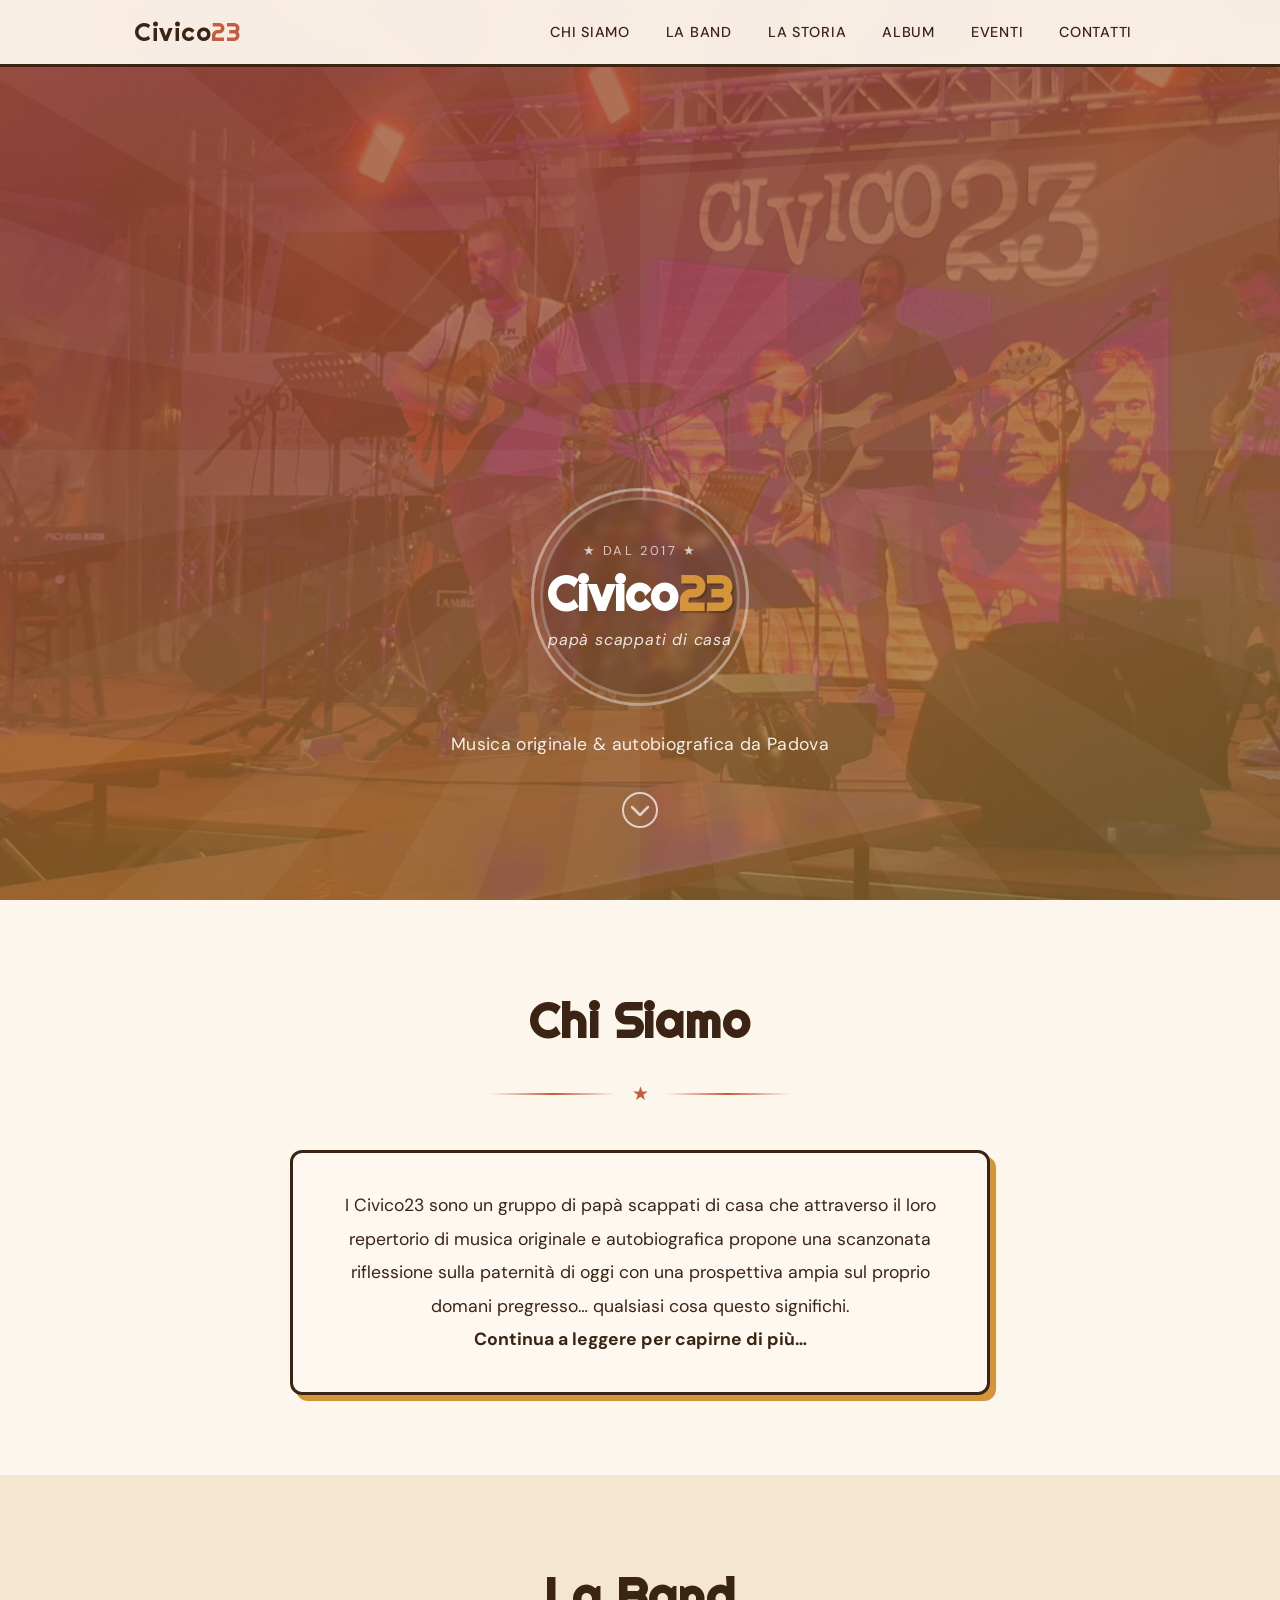
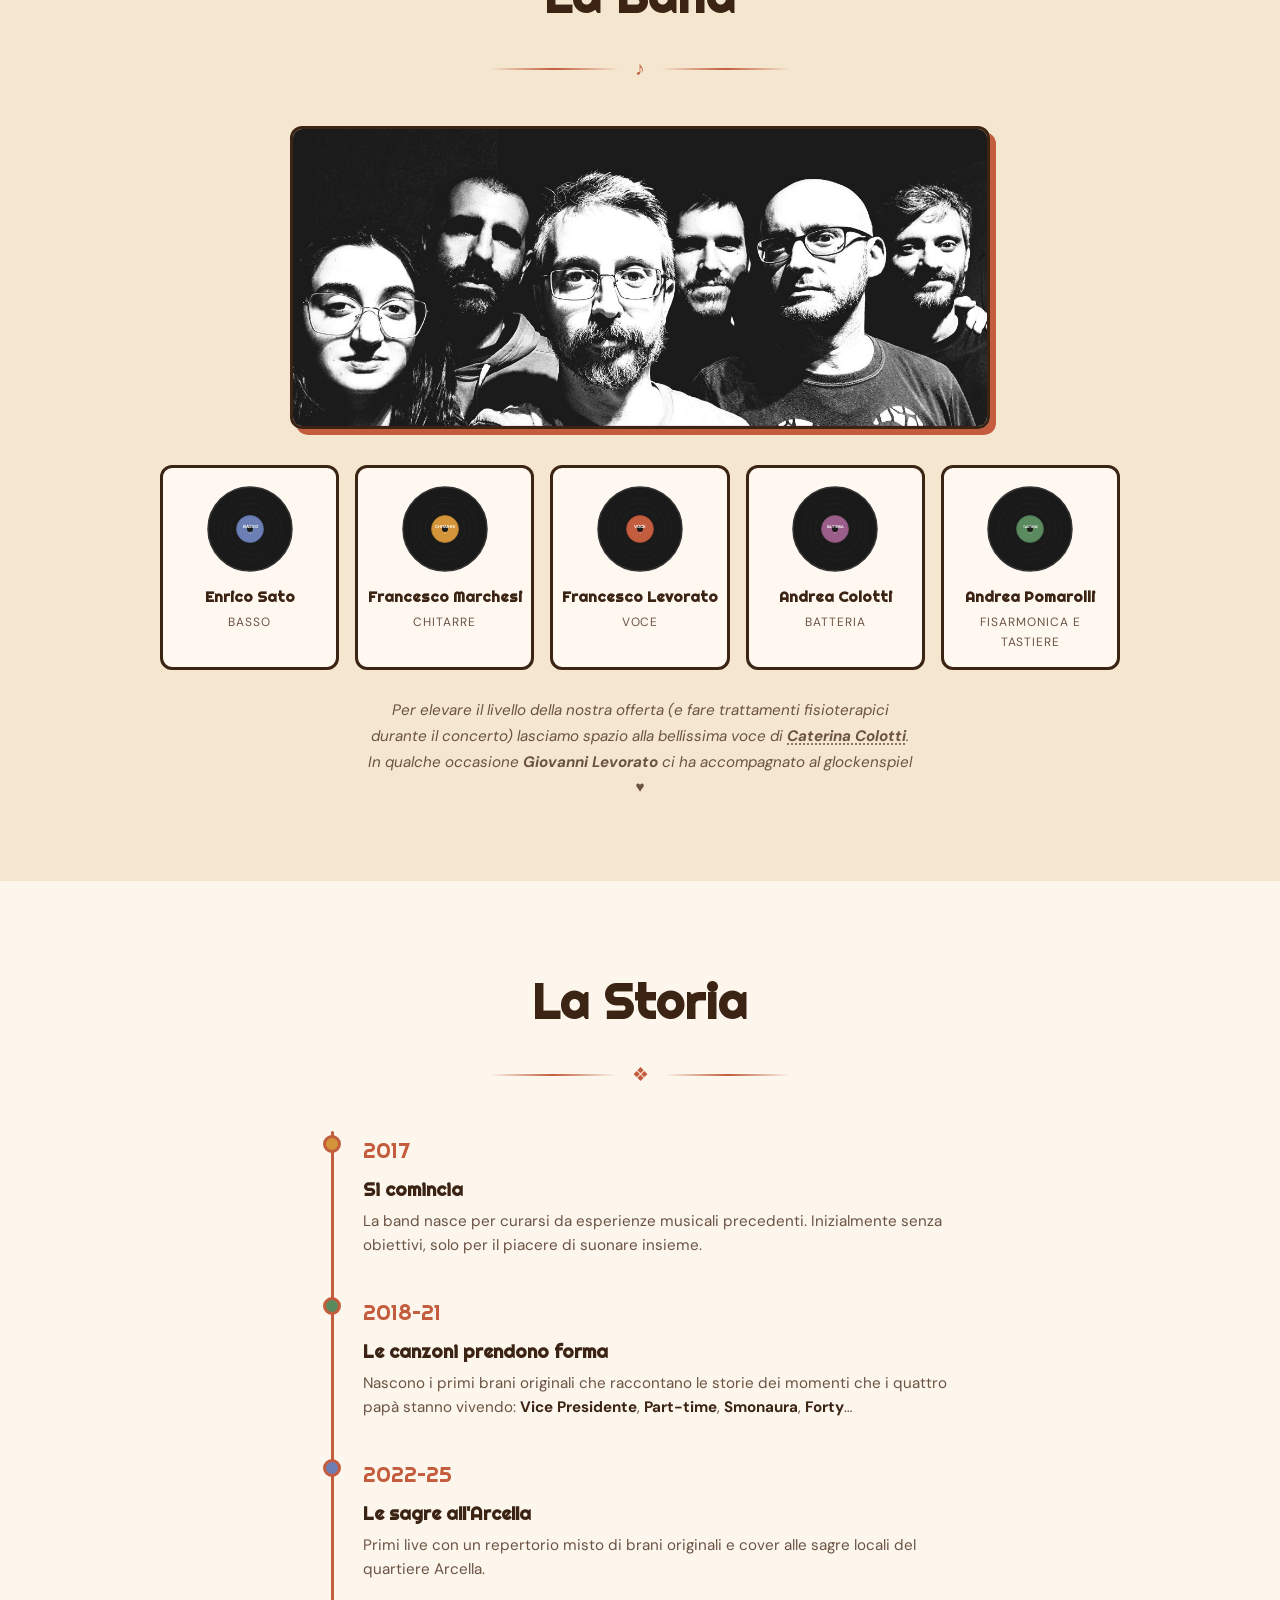
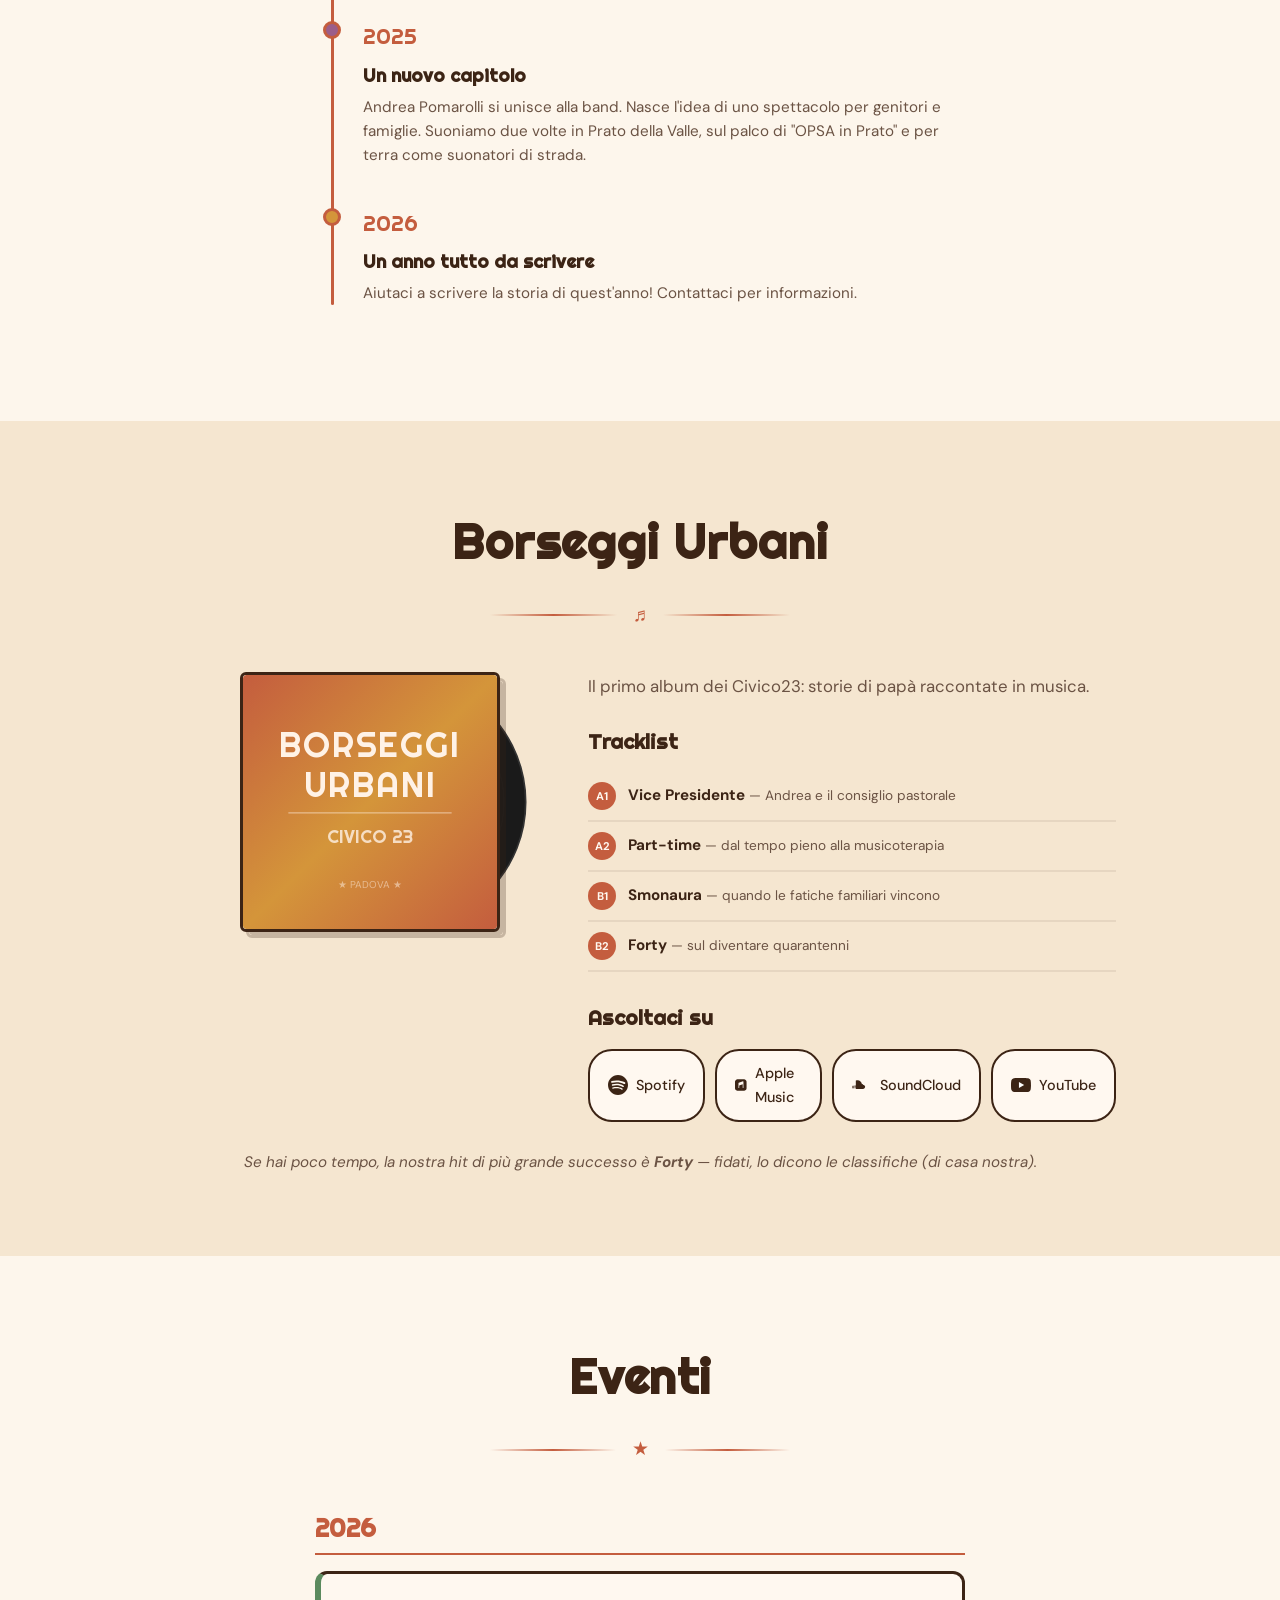
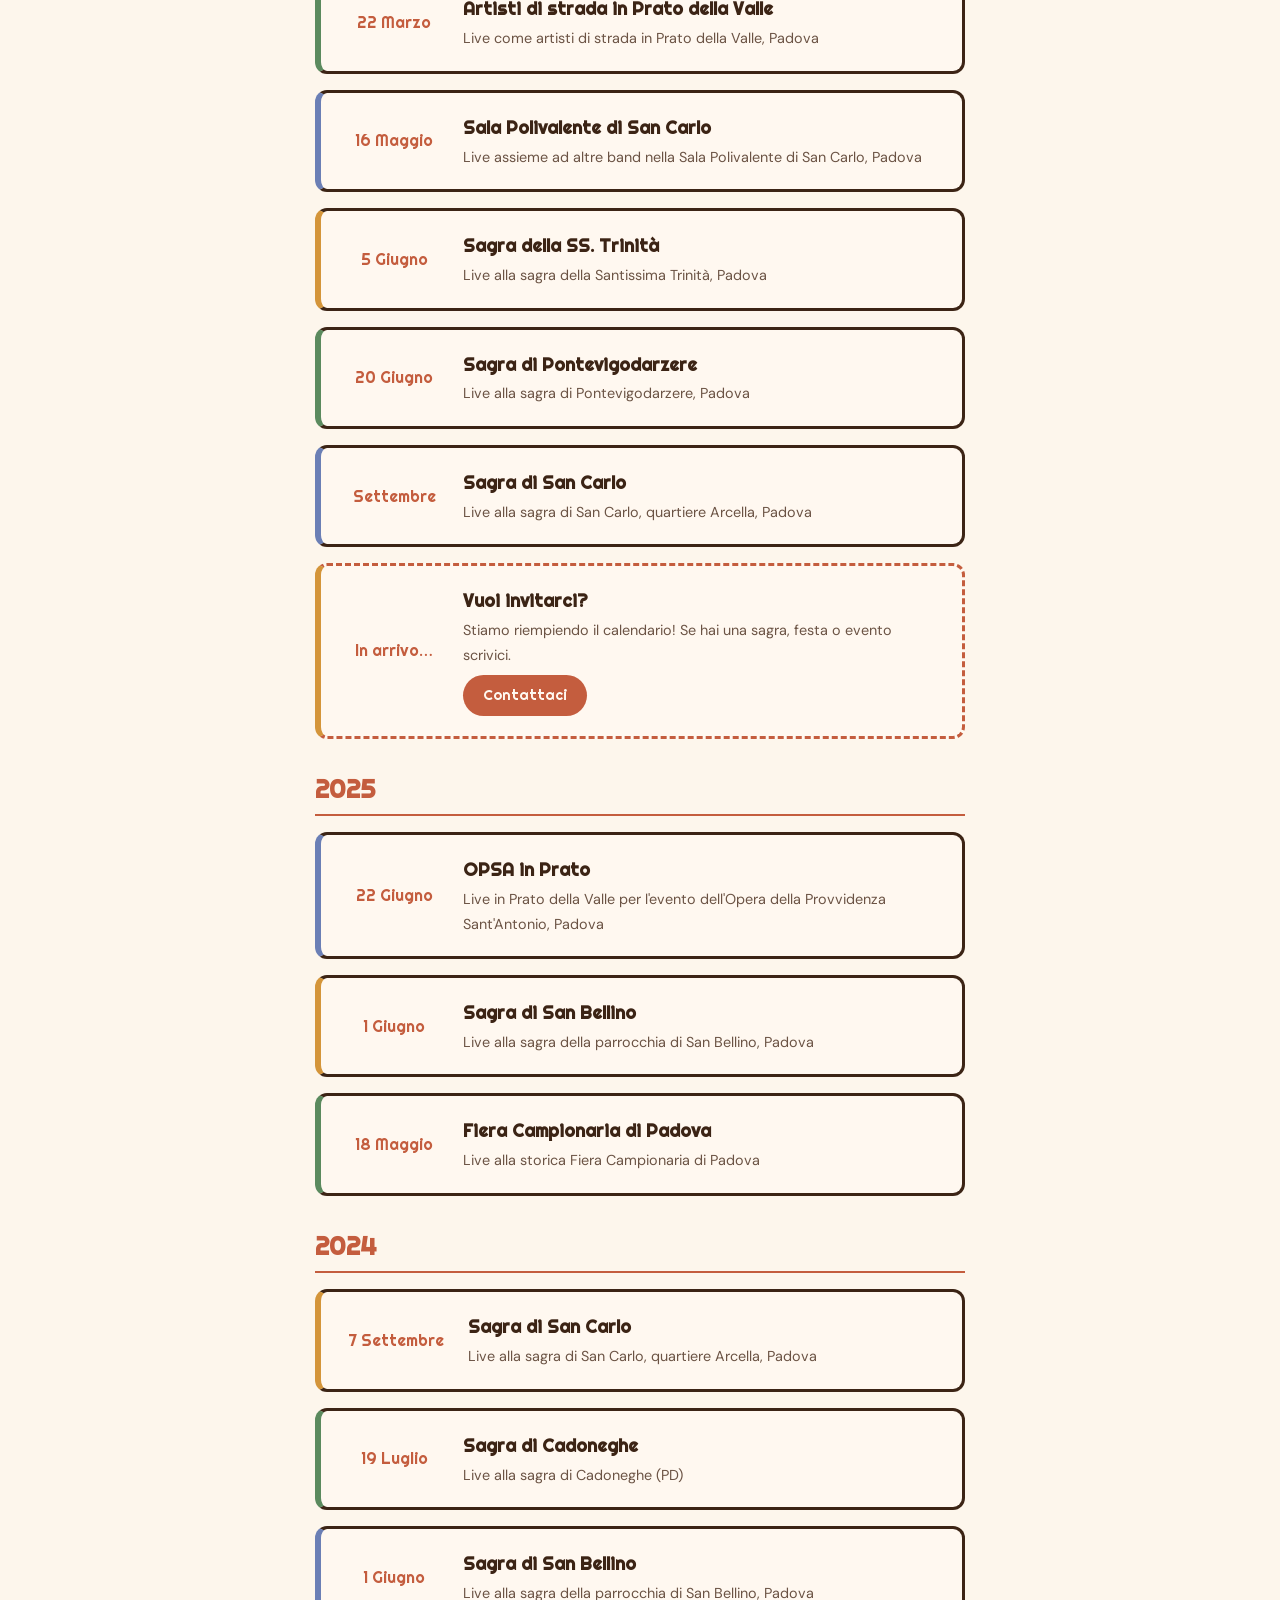
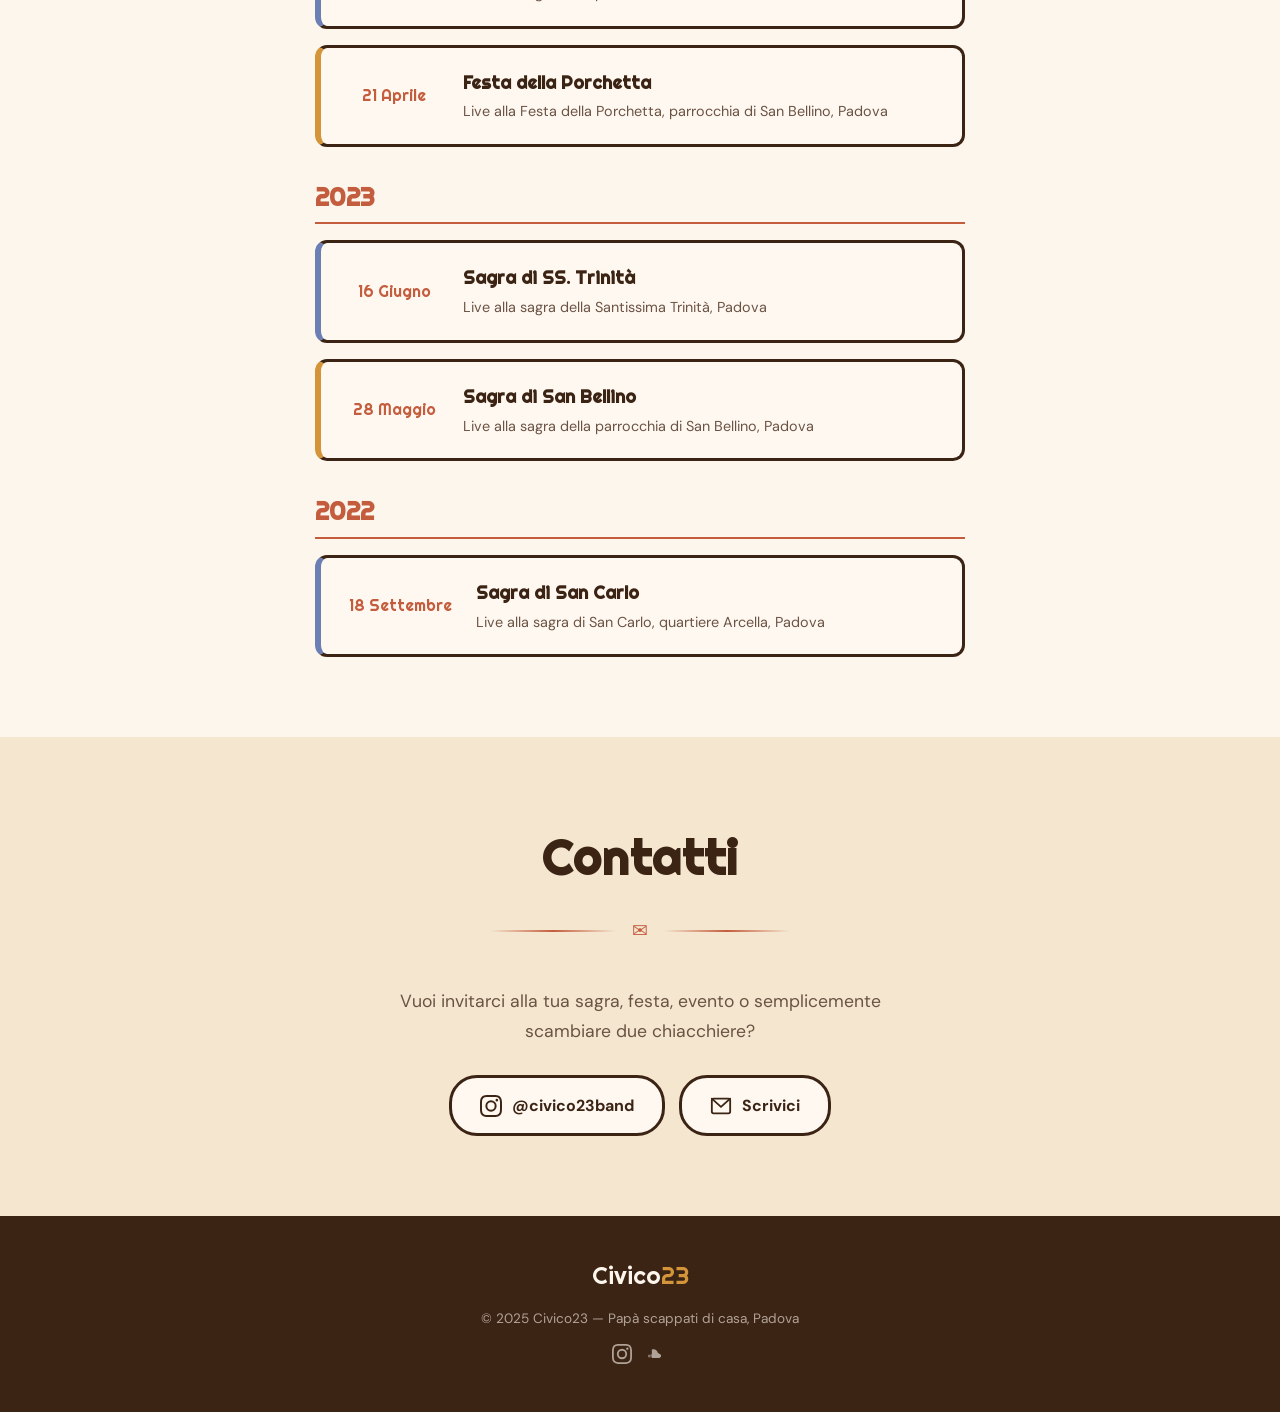
==== index.html @ 00ae6053 "Correggi data Pontevigodarzere: 24 Giu → 20 Giu" ====
<!DOCTYPE html>
<html lang="it">
<head>
  <meta charset="UTF-8">
  <meta name="viewport" content="width=device-width, initial-scale=1.0">
  <title>Civico23 — Papà scappati di casa</title>
  <meta name="description" content="Civico23 — un gruppo di papà scappati di casa. Musica originale e autobiografica sulla paternità di oggi.">
  <meta property="og:title" content="Civico23 — Papà scappati di casa">
  <meta property="og:description" content="Un gruppo di papà scappati di casa che propone una scanzonata riflessione sulla paternità di oggi.">
  <meta property="og:type" content="website">
  <meta property="og:url" content="https://civico23band.it">
  <link rel="preconnect" href="https://fonts.googleapis.com">
  <link rel="preconnect" href="https://fonts.gstatic.com" crossorigin>
  <link href="https://fonts.googleapis.com/css2?family=Righteous&family=DM+Sans:wght@400;500;700&display=swap" rel="stylesheet">
  <link rel="stylesheet" href="style.css">
</head>
<body>

  <!-- Navigation -->
  <nav class="nav" id="nav">
    <div class="nav-inner">
      <a href="#hero" class="nav-logo">Civico<span>23</span></a>
      <button class="nav-toggle" id="nav-toggle" aria-label="Menu">
        <span></span>
        <span></span>
        <span></span>
      </button>
      <ul class="nav-links" id="nav-links">
        <li><a href="#chi-siamo">Chi Siamo</a></li>
        <li><a href="#la-band">La Band</a></li>
        <li><a href="#la-storia">La Storia</a></li>
        <li><a href="#album">Album</a></li>
        <li><a href="#eventi">Eventi</a></li>
        <li><a href="#contatti">Contatti</a></li>
      </ul>
    </div>
  </nav>

  <!-- Hero -->
  <section class="hero" id="hero">
    <div class="hero-bg"></div>
    <div class="hero-overlay"></div>
    <div class="hero-sunburst"></div>
    <div class="hero-content">
      <div class="hero-badge">
        <div class="hero-badge-inner">
          <span class="hero-badge-top">&#9733; dal 2017 &#9733;</span>
          <h1 class="hero-title">Civico<span class="hero-23">23</span></h1>
          <p class="hero-tagline">papà scappati di casa</p>
        </div>
      </div>
      <p class="hero-sub">Musica originale &amp; autobiografica da Padova</p>
      <div class="hero-arrow">
        <a href="#chi-siamo" aria-label="Scorri in basso">
          <svg width="36" height="36" viewBox="0 0 36 36" fill="none">
            <circle cx="18" cy="18" r="17" stroke="currentColor" stroke-width="2"/>
            <path d="M10 15L18 23L26 15" stroke="currentColor" stroke-width="2.5" stroke-linecap="round" stroke-linejoin="round"/>
          </svg>
        </a>
      </div>
    </div>
  </section>

  <!-- Chi Siamo -->
  <section class="section" id="chi-siamo">
    <div class="container">
      <h2 class="section-title">Chi Siamo</h2>
      <div class="retro-divider"><span>&#9733;</span></div>
      <div class="chi-siamo-content">
        <div class="chi-siamo-card">
          <p class="chi-siamo-text">
            I Civico23 sono un gruppo di papà scappati di casa che attraverso il loro repertorio di musica
            originale e autobiografica propone una scanzonata riflessione sulla paternità di oggi con una
            prospettiva ampia sul proprio domani pregresso&hellip; qualsiasi cosa questo significhi. <br>
            <strong>Continua a leggere per capirne di più&hellip;</strong>
          </p>
        </div>
      </div>
    </div>
  </section>

  <!-- La Band -->
  <section class="section section-warm" id="la-band">
    <div class="container">
      <h2 class="section-title">La Band</h2>
      <div class="retro-divider"><span>&#9834;</span></div>
      <div class="band-photo" id="band-photo">
        <img src="img/band-photo.jpg" alt="Civico 23 - foto di gruppo" class="band-photo-bw">
        <img src="img/band-photo-color.png" alt="" class="band-photo-color">
      </div>
      <div class="band-grid">

        <div class="band-card" data-member="sato">
          <div class="band-card-vinyl">
            <svg viewBox="0 0 120 120">
              <circle cx="60" cy="60" r="56" fill="#1a1a1a" stroke="#333" stroke-width="2"/>
              <circle cx="60" cy="60" r="42" fill="none" stroke="#2a2a2a" stroke-width="0.5"/>
              <circle cx="60" cy="60" r="34" fill="none" stroke="#2a2a2a" stroke-width="0.5"/>
              <circle cx="60" cy="60" r="26" fill="none" stroke="#2a2a2a" stroke-width="0.5"/>
              <circle cx="60" cy="60" r="18" fill="#6b7fb5" stroke="#586da0" stroke-width="1"/>
              <circle cx="60" cy="60" r="4" fill="#1a1a1a"/>
              <text x="60" y="58" text-anchor="middle" font-size="6" fill="#fff" font-family="'DM Sans', sans-serif" font-weight="700">BASSO</text>
              <text x="60" y="66" text-anchor="middle" font-size="4" fill="#d6ddf0" font-family="'DM Sans', sans-serif">&#9835;</text>
            </svg>
          </div>
          <h3 class="band-card-name">Enrico Sato</h3>
          <p class="band-card-role">Basso</p>
        </div>

        <div class="band-card" data-member="marchesi">
          <div class="band-card-vinyl">
            <svg viewBox="0 0 120 120">
              <circle cx="60" cy="60" r="56" fill="#1a1a1a" stroke="#333" stroke-width="2"/>
              <circle cx="60" cy="60" r="42" fill="none" stroke="#2a2a2a" stroke-width="0.5"/>
              <circle cx="60" cy="60" r="34" fill="none" stroke="#2a2a2a" stroke-width="0.5"/>
              <circle cx="60" cy="60" r="26" fill="none" stroke="#2a2a2a" stroke-width="0.5"/>
              <circle cx="60" cy="60" r="18" fill="#d4953a" stroke="#b57d2e" stroke-width="1"/>
              <circle cx="60" cy="60" r="4" fill="#1a1a1a"/>
              <text x="60" y="58" text-anchor="middle" font-size="5.5" fill="#fff" font-family="'DM Sans', sans-serif" font-weight="700">CHITARRE</text>
              <text x="60" y="66" text-anchor="middle" font-size="4" fill="#fff5e0" font-family="'DM Sans', sans-serif">&#9835;</text>
            </svg>
          </div>
          <h3 class="band-card-name">Francesco Marchesi</h3>
          <p class="band-card-role">Chitarre</p>
        </div>

        <div class="band-card" data-member="levorato">
          <div class="band-card-vinyl">
            <svg viewBox="0 0 120 120">
              <circle cx="60" cy="60" r="56" fill="#1a1a1a" stroke="#333" stroke-width="2"/>
              <circle cx="60" cy="60" r="42" fill="none" stroke="#2a2a2a" stroke-width="0.5"/>
              <circle cx="60" cy="60" r="34" fill="none" stroke="#2a2a2a" stroke-width="0.5"/>
              <circle cx="60" cy="60" r="26" fill="none" stroke="#2a2a2a" stroke-width="0.5"/>
              <circle cx="60" cy="60" r="18" fill="#c45d3e" stroke="#a84832" stroke-width="1"/>
              <circle cx="60" cy="60" r="4" fill="#1a1a1a"/>
              <text x="60" y="58" text-anchor="middle" font-size="6" fill="#fff" font-family="'DM Sans', sans-serif" font-weight="700">VOCE</text>
              <text x="60" y="66" text-anchor="middle" font-size="4" fill="#ffd9cc" font-family="'DM Sans', sans-serif">&#9835;</text>
            </svg>
          </div>
          <h3 class="band-card-name">Francesco Levorato</h3>
          <p class="band-card-role">Voce</p>
        </div>

        <div class="band-card" data-member="colotti">
          <div class="band-card-vinyl">
            <svg viewBox="0 0 120 120">
              <circle cx="60" cy="60" r="56" fill="#1a1a1a" stroke="#333" stroke-width="2"/>
              <circle cx="60" cy="60" r="42" fill="none" stroke="#2a2a2a" stroke-width="0.5"/>
              <circle cx="60" cy="60" r="34" fill="none" stroke="#2a2a2a" stroke-width="0.5"/>
              <circle cx="60" cy="60" r="26" fill="none" stroke="#2a2a2a" stroke-width="0.5"/>
              <circle cx="60" cy="60" r="18" fill="#9b5e8a" stroke="#845075" stroke-width="1"/>
              <circle cx="60" cy="60" r="4" fill="#1a1a1a"/>
              <text x="60" y="58" text-anchor="middle" font-size="5" fill="#fff" font-family="'DM Sans', sans-serif" font-weight="700">BATTERIA</text>
              <text x="60" y="66" text-anchor="middle" font-size="4" fill="#f0d6ea" font-family="'DM Sans', sans-serif">&#9835;</text>
            </svg>
          </div>
          <h3 class="band-card-name">Andrea Colotti</h3>
          <p class="band-card-role">Batteria</p>
        </div>

        <div class="band-card" data-member="pomarolli">
          <div class="band-card-vinyl">
            <svg viewBox="0 0 120 120">
              <circle cx="60" cy="60" r="56" fill="#1a1a1a" stroke="#333" stroke-width="2"/>
              <circle cx="60" cy="60" r="42" fill="none" stroke="#2a2a2a" stroke-width="0.5"/>
              <circle cx="60" cy="60" r="34" fill="none" stroke="#2a2a2a" stroke-width="0.5"/>
              <circle cx="60" cy="60" r="26" fill="none" stroke="#2a2a2a" stroke-width="0.5"/>
              <circle cx="60" cy="60" r="18" fill="#5b8a5e" stroke="#4a7350" stroke-width="1"/>
              <circle cx="60" cy="60" r="4" fill="#1a1a1a"/>
              <text x="60" y="58" text-anchor="middle" font-size="4.5" fill="#fff" font-family="'DM Sans', sans-serif" font-weight="700">TASTIERE</text>
              <text x="60" y="66" text-anchor="middle" font-size="4" fill="#d6f0d8" font-family="'DM Sans', sans-serif">&#9835;</text>
            </svg>
          </div>
          <h3 class="band-card-name">Andrea Pomarolli</h3>
          <p class="band-card-role">Fisarmonica e Tastiere</p>
        </div>

      </div>
      <p class="band-note">Per elevare il livello della nostra offerta (e fare trattamenti fisioterapici durante il concerto) lasciamo spazio alla bellissima voce di <strong><span class="band-note-member" data-member="caterina-colotti">Caterina Colotti</span></strong>. <br>In qualche occasione <strong>Giovanni Levorato</strong> ci ha accompagnato al glockenspiel &hearts;</p>
    </div>
  </section>

  <!-- La Storia -->
  <section class="section" id="la-storia">
    <div class="container">
      <h2 class="section-title">La Storia</h2>
      <div class="retro-divider"><span>&#10070;</span></div>
      <div class="timeline">

        <div class="timeline-item">
          <div class="timeline-dot"></div>
          <div class="timeline-year">2017</div>
          <div class="timeline-content">
            <h3>Si comincia</h3>
            <p>La band nasce per curarsi da esperienze musicali precedenti. Inizialmente senza obiettivi, solo per il piacere di suonare insieme.</p>
          </div>
        </div>

        <div class="timeline-item">
          <div class="timeline-dot"></div>
          <div class="timeline-year">2018–21</div>
          <div class="timeline-content">
            <h3>Le canzoni prendono forma</h3>
            <p>Nascono i primi brani originali che raccontano le storie dei momenti che i quattro papà stanno vivendo: <em>Vice Presidente</em>, <em>Part-time</em>, <em>Smonaura</em>, <em>Forty</em>&hellip;</p>
          </div>
        </div>

        <div class="timeline-item">
          <div class="timeline-dot"></div>
          <div class="timeline-year">2022–25</div>
          <div class="timeline-content">
            <h3>Le sagre all'Arcella</h3>
            <p>Primi live con un repertorio misto di brani originali e cover alle sagre locali del quartiere Arcella.</p>
          </div>
        </div>

        <div class="timeline-item">
          <div class="timeline-dot"></div>
          <div class="timeline-year">2025</div>
          <div class="timeline-content">
            <h3>Un nuovo capitolo</h3>
            <p>Andrea Pomarolli si unisce alla band. Nasce l'idea di uno spettacolo per genitori e famiglie. Suoniamo due volte in Prato della Valle, sul palco di "OPSA in Prato" e per terra come suonatori di strada.</p>
          </div>
        </div>

        <div class="timeline-item">
          <div class="timeline-dot"></div>
          <div class="timeline-year">2026</div>
          <div class="timeline-content">
            <h3>Un anno tutto da scrivere</h3>
            <p>Aiutaci a scrivere la storia di quest'anno! Contattaci per informazioni.</p>
          </div>
        </div>

      </div>
    </div>
  </section>

  <!-- Album -->
  <section class="section section-warm" id="album">
    <div class="container">
      <h2 class="section-title">Borseggi Urbani</h2>
      <div class="retro-divider"><span>&#9836;</span></div>
      <div class="album-showcase">
        <div class="album-cover">
          <div class="album-vinyl-wrapper">
            <svg viewBox="0 0 300 300" class="album-vinyl-bg">
              <circle cx="150" cy="150" r="145" fill="#1a1a1a" stroke="#333" stroke-width="2"/>
              <circle cx="150" cy="150" r="120" fill="none" stroke="#252525" stroke-width="0.5"/>
              <circle cx="150" cy="150" r="100" fill="none" stroke="#252525" stroke-width="0.5"/>
              <circle cx="150" cy="150" r="80" fill="none" stroke="#252525" stroke-width="0.5"/>
              <circle cx="150" cy="150" r="60" fill="none" stroke="#252525" stroke-width="0.5"/>
              <circle cx="150" cy="150" r="8" fill="#444"/>
            </svg>
            <div class="album-sleeve">
              <svg viewBox="0 0 280 280" class="album-art">
                <defs>
                  <linearGradient id="sleeve-bg" x1="0%" y1="0%" x2="100%" y2="100%">
                    <stop offset="0%" stop-color="#c45d3e"/>
                    <stop offset="50%" stop-color="#d4953a"/>
                    <stop offset="100%" stop-color="#c45d3e"/>
                  </linearGradient>
                </defs>
                <rect width="280" height="280" rx="4" fill="url(#sleeve-bg)"/>
                <text x="140" y="90" text-anchor="middle" font-family="Righteous, cursive" font-size="38" fill="#fff2e6" letter-spacing="2">BORSEGGI</text>
                <text x="140" y="135" text-anchor="middle" font-family="Righteous, cursive" font-size="38" fill="#fff2e6" letter-spacing="2">URBANI</text>
                <line x1="50" y1="152" x2="230" y2="152" stroke="#fff2e6" stroke-width="1.5" opacity="0.5"/>
                <text x="140" y="185" text-anchor="middle" font-family="Righteous, cursive" font-size="20" fill="#fff2e6" opacity="0.8">CIVICO 23</text>
                <text x="140" y="235" text-anchor="middle" font-family="'DM Sans', sans-serif" font-size="11" fill="#fff2e6" opacity="0.5">&#9733; PADOVA &#9733;</text>
              </svg>
            </div>
          </div>
        </div>
        <div class="album-info">
          <p class="album-description">Il primo album dei Civico23: storie di papà raccontate in musica.</p>
          <div class="album-tracks">
            <h3>Tracklist</h3>
            <ol>
              <li><span class="track-num">A1</span> <strong>Vice Presidente</strong> <span class="track-note">— Andrea e il consiglio pastorale</span></li>
              <li><span class="track-num">A2</span> <strong>Part-time</strong> <span class="track-note">— dal tempo pieno alla musicoterapia</span></li>
              <li><span class="track-num">B1</span> <strong>Smonaura</strong> <span class="track-note">— quando le fatiche familiari vincono</span></li>
              <li><span class="track-num">B2</span> <strong>Forty</strong> <span class="track-note">— sul diventare quarantenni</span></li>
            </ol>
          </div>
          <div class="streaming-links">
            <h3>Ascoltaci su</h3>
            <div class="streaming-buttons">
              <a href="https://open.spotify.com/album/5Ol5Dsw4qOG2E9gXUQ6fKl" target="_blank" rel="noopener" class="btn-stream btn-spotify">
                <svg width="20" height="20" viewBox="0 0 24 24" fill="currentColor"><path d="M12 0C5.4 0 0 5.4 0 12s5.4 12 12 12 12-5.4 12-12S18.66 0 12 0zm5.521 17.34c-.24.359-.66.48-1.021.24-2.82-1.74-6.36-2.101-10.561-1.141-.418.122-.779-.179-.899-.539-.12-.421.18-.78.54-.9 4.56-1.021 8.52-.6 11.64 1.32.42.18.479.659.301 1.02zm1.44-3.3c-.301.42-.841.6-1.262.3-3.239-1.98-8.159-2.58-11.939-1.38-.479.12-1.02-.12-1.14-.6-.12-.48.12-1.021.6-1.141C9.6 9.9 15 10.561 18.72 12.84c.361.181.54.78.241 1.2zm.12-3.36C15.24 8.4 8.82 8.16 5.16 9.301c-.6.179-1.2-.181-1.38-.721-.18-.601.18-1.2.72-1.381 4.26-1.26 11.28-1.02 15.721 1.621.539.3.719 1.02.419 1.56-.299.421-1.02.599-1.559.3z"/></svg>
                Spotify
              </a>
              <a href="https://music.apple.com/search?term=civico+23" target="_blank" rel="noopener" class="btn-stream btn-apple">
                <svg width="20" height="20" viewBox="0 0 24 24" fill="currentColor"><path d="M23.994 6.124a9.23 9.23 0 00-.24-2.19c-.317-1.31-1.062-2.31-2.18-3.043A5.022 5.022 0 0019.2.04a10.49 10.49 0 00-1.67-.04H6.47a10.49 10.49 0 00-1.67.04 5.022 5.022 0 00-2.374.851C1.308 1.624.563 2.624.246 3.934a9.23 9.23 0 00-.24 2.19C0 6.334 0 6.544 0 6.754v10.492c0 .21 0 .42.006.63a9.23 9.23 0 00.24 2.19c.317 1.31 1.062 2.31 2.18 3.043a5.022 5.022 0 002.374.851c.555.06 1.113.08 1.67.04h11.06c.557.04 1.115.02 1.67-.04a5.022 5.022 0 002.374-.851c1.118-.733 1.863-1.733 2.18-3.043a9.23 9.23 0 00.24-2.19c.006-.21.006-.42.006-.63V6.754c0-.21 0-.42-.006-.63zM17.5 17.5a.75.75 0 01-1.5 0v-6.908l-7.25 2.417V17.5a.75.75 0 01-1.5 0V8a.75.75 0 01.544-.721l8.75-2.917a.75.75 0 01.956.721v12.417z"/></svg>
                Apple Music
              </a>
              <a href="https://soundcloud.com/civico23" target="_blank" rel="noopener" class="btn-stream btn-soundcloud">
                <svg width="20" height="20" viewBox="0 0 24 24" fill="currentColor"><path d="M1.175 12.225c-.051 0-.094.046-.101.1l-.233 2.154.233 2.105c.007.058.05.098.101.098.05 0 .09-.04.099-.098l.255-2.105-.27-2.154c-.009-.06-.05-.1-.1-.1m-.899.828c-.06 0-.091.037-.104.094L0 14.479l.172 1.282c.013.06.045.094.104.094.058 0 .09-.038.104-.094l.21-1.282-.21-1.332c-.014-.057-.046-.094-.104-.094m1.8-.472c-.063 0-.104.045-.116.104l-.218 1.846.218 1.793c.013.06.053.104.116.104.06 0 .103-.045.113-.104l.25-1.793-.25-1.846c-.01-.06-.053-.104-.113-.104m.9-.468c-.07 0-.114.048-.123.113l-.195 1.97.195 1.91c.01.065.053.113.123.113.068 0 .113-.048.12-.113l.223-1.91-.222-1.97c-.008-.065-.053-.113-.12-.113m.9-.198c-.077 0-.127.05-.132.12l-.17 2.047.17 1.97c.005.068.055.12.132.12.075 0 .127-.052.13-.12l.193-1.97-.192-2.047c-.003-.07-.055-.12-.13-.12m.932-.31c-.085 0-.138.058-.14.134L4.5 13.813l.157 2.007c.002.076.055.133.14.133.083 0 .137-.057.14-.133l.178-2.007-.178-2.072c-.003-.076-.057-.133-.14-.133m.922-.18c-.09 0-.148.063-.15.142l-.14 2.07.14 1.975c.002.08.06.143.15.143.088 0 .148-.063.15-.143l.16-1.975-.16-2.07c-.002-.08-.062-.142-.15-.142m.93-.144c-.1 0-.155.065-.158.148l-.126 2.058.126 1.952c.003.083.058.148.158.148.097 0 .155-.065.157-.148l.143-1.952-.143-2.058c-.002-.083-.06-.148-.157-.148m.926-.055c-.104 0-.165.072-.167.157l-.112 2.03.112 1.928c.002.085.063.157.167.157.103 0 .165-.072.167-.157l.127-1.928-.127-2.03c-.002-.085-.064-.157-.167-.157m.942.017c-.112 0-.174.075-.176.162l-.1 1.893.1 1.903c.002.087.064.162.176.162.11 0 .174-.075.176-.162l.112-1.903-.112-1.893c-.002-.087-.066-.162-.176-.162m.924.168c-.118 0-.184.08-.186.17l-.086 1.718.086 1.88c.002.09.068.17.186.17.116 0 .183-.08.186-.17l.098-1.88-.098-1.718c-.003-.09-.07-.17-.186-.17m.93-.065c-.124 0-.194.085-.195.178l-.074 1.79.074 1.86c.001.093.071.178.195.178.122 0 .194-.085.195-.178l.084-1.86-.084-1.79c-.001-.093-.073-.178-.195-.178m2.787-.41a2.618 2.618 0 00-1.19.286c-.245-2.794-2.6-4.982-5.443-4.982-.585 0-1.153.094-1.677.264-.196.063-.248.128-.25.254v9.84c.002.13.103.236.234.246h8.326c1.44 0 2.607-1.17 2.607-2.61 0-1.44-1.167-2.608-2.607-2.608"/></svg>
                SoundCloud
              </a>
              <a href="https://www.youtube.com/watch?v=iBiMs0hb6J0&list=OLAK5uy_lfDQyOIOxntz_CLHsaqk-2tUEuVHcWjzU&index=2" target="_blank" rel="noopener" class="btn-stream btn-youtube">
                <svg width="20" height="20" viewBox="0 0 24 24" fill="currentColor"><path d="M23.498 6.186a3.016 3.016 0 00-2.122-2.136C19.505 3.545 12 3.545 12 3.545s-7.505 0-9.377.505A3.017 3.017 0 00.502 6.186C0 8.07 0 12 0 12s0 3.93.502 5.814a3.016 3.016 0 002.122 2.136c1.871.505 9.376.505 9.376.505s7.505 0 9.377-.505a3.015 3.015 0 002.122-2.136C24 15.93 24 12 24 12s0-3.93-.502-5.814z"/><path d="M9.545 15.568V8.432L15.818 12l-6.273 3.568z" fill="#fff"/></svg>
                YouTube
              </a>
            </div>
          </div>
        </div>
      </div>
      <p class="album-note">Se hai poco tempo, la nostra hit di pi&ugrave; grande successo &egrave; <strong>Forty</strong> &mdash; fidati, lo dicono le classifiche (di casa nostra).</p>
    </div>
  </section>

  <!-- Eventi -->
  <section class="section" id="eventi">
    <div class="container">
      <h2 class="section-title">Eventi</h2>
      <div class="retro-divider"><span>&#9733;</span></div>
      <div class="eventi-list">

        <h3 class="eventi-year-heading">2026</h3>

        <div class="evento-card">
          <div class="evento-date">22 Marzo</div>
          <div class="evento-details">
            <h3>Artisti di strada in Prato della Valle</h3>
            <p>Live come artisti di strada in Prato della Valle, Padova</p>
          </div>
        </div>

        <div class="evento-card">
          <div class="evento-date">16 Maggio</div>
          <div class="evento-details">
            <h3>Sala Polivalente di San Carlo</h3>
            <p>Live assieme ad altre band nella Sala Polivalente di San Carlo, Padova</p>
          </div>
        </div>

        <div class="evento-card">
          <div class="evento-date">5 Giugno</div>
          <div class="evento-details">
            <h3>Sagra della SS. Trinit&agrave;</h3>
            <p>Live alla sagra della Santissima Trinit&agrave;, Padova</p>
          </div>
        </div>

        <div class="evento-card">
          <div class="evento-date">20 Giugno</div>
          <div class="evento-details">
            <h3>Sagra di Pontevigodarzere</h3>
            <p>Live alla sagra di Pontevigodarzere, Padova</p>
          </div>
        </div>

        <div class="evento-card">
          <div class="evento-date">Settembre</div>
          <div class="evento-details">
            <h3>Sagra di San Carlo</h3>
            <p>Live alla sagra di San Carlo, quartiere Arcella, Padova</p>
          </div>
        </div>

        <div class="evento-card evento-card-cta">
          <div class="evento-date">In arrivo&hellip;</div>
          <div class="evento-details">
            <h3>Vuoi invitarci?</h3>
            <p>Stiamo riempiendo il calendario! Se hai una sagra, festa o evento scrivici.</p>
            <a href="#contatti" class="btn-evento-cta">Contattaci</a>
          </div>
        </div>

        <h3 class="eventi-year-heading">2025</h3>

        <div class="evento-card">
          <div class="evento-date">22 Giugno</div>
          <div class="evento-details">
            <h3>OPSA in Prato</h3>
            <p>Live in Prato della Valle per l'evento dell'Opera della Provvidenza Sant'Antonio, Padova</p>
          </div>
        </div>

        <div class="evento-card">
          <div class="evento-date">1 Giugno</div>
          <div class="evento-details">
            <h3>Sagra di San Bellino</h3>
            <p>Live alla sagra della parrocchia di San Bellino, Padova</p>
          </div>
        </div>

        <div class="evento-card">
          <div class="evento-date">18 Maggio</div>
          <div class="evento-details">
            <h3>Fiera Campionaria di Padova</h3>
            <p>Live alla storica Fiera Campionaria di Padova</p>
          </div>
        </div>

        <h3 class="eventi-year-heading">2024</h3>

        <div class="evento-card">
          <div class="evento-date">7 Settembre</div>
          <div class="evento-details">
            <h3>Sagra di San Carlo</h3>
            <p>Live alla sagra di San Carlo, quartiere Arcella, Padova</p>
          </div>
        </div>

        <div class="evento-card">
          <div class="evento-date">19 Luglio</div>
          <div class="evento-details">
            <h3>Sagra di Cadoneghe</h3>
            <p>Live alla sagra di Cadoneghe (PD)</p>
          </div>
        </div>

        <div class="evento-card">
          <div class="evento-date">1 Giugno</div>
          <div class="evento-details">
            <h3>Sagra di San Bellino</h3>
            <p>Live alla sagra della parrocchia di San Bellino, Padova</p>
          </div>
        </div>

        <div class="evento-card">
          <div class="evento-date">21 Aprile</div>
          <div class="evento-details">
            <h3>Festa della Porchetta</h3>
            <p>Live alla Festa della Porchetta, parrocchia di San Bellino, Padova</p>
          </div>
        </div>

        <h3 class="eventi-year-heading">2023</h3>

        <div class="evento-card">
          <div class="evento-date">16 Giugno</div>
          <div class="evento-details">
            <h3>Sagra di SS. Trinit&agrave;</h3>
            <p>Live alla sagra della Santissima Trinit&agrave;, Padova</p>
          </div>
        </div>

        <div class="evento-card">
          <div class="evento-date">28 Maggio</div>
          <div class="evento-details">
            <h3>Sagra di San Bellino</h3>
            <p>Live alla sagra della parrocchia di San Bellino, Padova</p>
          </div>
        </div>

        <h3 class="eventi-year-heading">2022</h3>

        <div class="evento-card">
          <div class="evento-date">18 Settembre</div>
          <div class="evento-details">
            <h3>Sagra di San Carlo</h3>
            <p>Live alla sagra di San Carlo, quartiere Arcella, Padova</p>
          </div>
        </div>

      </div>
    </div>
  </section>

  <!-- Contatti -->
  <section class="section section-warm" id="contatti">
    <div class="container">
      <h2 class="section-title">Contatti</h2>
      <div class="retro-divider"><span>&#9993;</span></div>
      <div class="contatti-content">
        <p class="contatti-text">Vuoi invitarci alla tua sagra, festa, evento o semplicemente scambiare due chiacchiere?</p>
        <div class="contatti-links">
          <a href="https://www.instagram.com/civico23band/" target="_blank" rel="noopener" class="btn-contact btn-instagram">
            <svg width="22" height="22" viewBox="0 0 24 24" fill="currentColor"><path d="M12 2.163c3.204 0 3.584.012 4.85.07 3.252.148 4.771 1.691 4.919 4.919.058 1.265.069 1.645.069 4.849 0 3.205-.012 3.584-.069 4.849-.149 3.225-1.664 4.771-4.919 4.919-1.266.058-1.644.07-4.85.07-3.204 0-3.584-.012-4.849-.07-3.26-.149-4.771-1.699-4.919-4.92-.058-1.265-.07-1.644-.07-4.849 0-3.204.013-3.583.07-4.849.149-3.227 1.664-4.771 4.919-4.919 1.266-.057 1.645-.069 4.849-.069zM12 0C8.741 0 8.333.014 7.053.072 2.695.272.273 2.69.073 7.052.014 8.333 0 8.741 0 12c0 3.259.014 3.668.072 4.948.2 4.358 2.618 6.78 6.98 6.98C8.333 23.986 8.741 24 12 24c3.259 0 3.668-.014 4.948-.072 4.354-.2 6.782-2.618 6.979-6.98.059-1.28.073-1.689.073-4.948 0-3.259-.014-3.667-.072-4.947-.196-4.354-2.617-6.78-6.979-6.98C15.668.014 15.259 0 12 0zm0 5.838a6.162 6.162 0 100 12.324 6.162 6.162 0 000-12.324zM12 16a4 4 0 110-8 4 4 0 010 8zm6.406-11.845a1.44 1.44 0 100 2.881 1.44 1.44 0 000-2.881z"/></svg>
            @civico23band
          </a>
          <a href="mailto:civico23band.padova@gmail.com?subject=Info%20relative%20a%20Civico23" class="btn-contact btn-email">
            <svg width="22" height="22" viewBox="0 0 24 24" fill="none" stroke="currentColor" stroke-width="2" stroke-linecap="round" stroke-linejoin="round"><rect x="2" y="4" width="20" height="16" rx="2"/><path d="M22 4L12 13 2 4"/></svg>
            Scrivici
          </a>
        </div>
      </div>
    </div>
  </section>

  <!-- Footer -->
  <footer class="footer">
    <div class="container">
      <div class="footer-content">
        <p class="footer-logo">Civico<span>23</span></p>
        <p class="footer-copy">&copy; 2025 Civico23 &mdash; Papà scappati di casa, Padova</p>
        <div class="footer-social">
          <a href="https://www.instagram.com/civico23band/" target="_blank" rel="noopener" aria-label="Instagram">
            <svg width="20" height="20" viewBox="0 0 24 24" fill="currentColor"><path d="M12 2.163c3.204 0 3.584.012 4.85.07 3.252.148 4.771 1.691 4.919 4.919.058 1.265.069 1.645.069 4.849 0 3.205-.012 3.584-.069 4.849-.149 3.225-1.664 4.771-4.919 4.919-1.266.058-1.644.07-4.85.07-3.204 0-3.584-.012-4.849-.07-3.26-.149-4.771-1.699-4.919-4.92-.058-1.265-.07-1.644-.07-4.849 0-3.204.013-3.583.07-4.849.149-3.227 1.664-4.771 4.919-4.919 1.266-.057 1.645-.069 4.849-.069zM12 0C8.741 0 8.333.014 7.053.072 2.695.272.273 2.69.073 7.052.014 8.333 0 8.741 0 12c0 3.259.014 3.668.072 4.948.2 4.358 2.618 6.78 6.98 6.98C8.333 23.986 8.741 24 12 24c3.259 0 3.668-.014 4.948-.072 4.354-.2 6.782-2.618 6.979-6.98.059-1.28.073-1.689.073-4.948 0-3.259-.014-3.667-.072-4.947-.196-4.354-2.617-6.78-6.979-6.98C15.668.014 15.259 0 12 0zm0 5.838a6.162 6.162 0 100 12.324 6.162 6.162 0 000-12.324zM12 16a4 4 0 110-8 4 4 0 010 8zm6.406-11.845a1.44 1.44 0 100 2.881 1.44 1.44 0 000-2.881z"/></svg>
          </a>
          <a href="https://soundcloud.com/civico23" target="_blank" rel="noopener" aria-label="SoundCloud">
            <svg width="20" height="20" viewBox="0 0 24 24" fill="currentColor"><path d="M1.175 12.225c-.051 0-.094.046-.101.1l-.233 2.154.233 2.105c.007.058.05.098.101.098.05 0 .09-.04.099-.098l.255-2.105-.27-2.154c-.009-.06-.05-.1-.1-.1m-.899.828c-.06 0-.091.037-.104.094L0 14.479l.172 1.282c.013.06.045.094.104.094.058 0 .09-.038.104-.094l.21-1.282-.21-1.332c-.014-.057-.046-.094-.104-.094m1.8-.472c-.063 0-.104.045-.116.104l-.218 1.846.218 1.793c.013.06.053.104.116.104.06 0 .103-.045.113-.104l.25-1.793-.25-1.846c-.01-.06-.053-.104-.113-.104m.9-.468c-.07 0-.114.048-.123.113l-.195 1.97.195 1.91c.01.065.053.113.123.113.068 0 .113-.048.12-.113l.223-1.91-.222-1.97c-.008-.065-.053-.113-.12-.113m.9-.198c-.077 0-.127.05-.132.12l-.17 2.047.17 1.97c.005.068.055.12.132.12.075 0 .127-.052.13-.12l.193-1.97-.192-2.047c-.003-.07-.055-.12-.13-.12m.932-.31c-.085 0-.138.058-.14.134L4.5 13.813l.157 2.007c.002.076.055.133.14.133.083 0 .137-.057.14-.133l.178-2.007-.178-2.072c-.003-.076-.057-.133-.14-.133m.922-.18c-.09 0-.148.063-.15.142l-.14 2.07.14 1.975c.002.08.06.143.15.143.088 0 .148-.063.15-.143l.16-1.975-.16-2.07c-.002-.08-.062-.142-.15-.142m.93-.144c-.1 0-.155.065-.158.148l-.126 2.058.126 1.952c.003.083.058.148.158.148.097 0 .155-.065.157-.148l.143-1.952-.143-2.058c-.002-.083-.06-.148-.157-.148m.926-.055c-.104 0-.165.072-.167.157l-.112 2.03.112 1.928c.002.085.063.157.167.157.103 0 .165-.072.167-.157l.127-1.928-.127-2.03c-.002-.085-.064-.157-.167-.157m.942.017c-.112 0-.174.075-.176.162l-.1 1.893.1 1.903c.002.087.064.162.176.162.11 0 .174-.075.176-.162l.112-1.903-.112-1.893c-.002-.087-.066-.162-.176-.162m.924.168c-.118 0-.184.08-.186.17l-.086 1.718.086 1.88c.002.09.068.17.186.17.116 0 .183-.08.186-.17l.098-1.88-.098-1.718c-.003-.09-.07-.17-.186-.17m.93-.065c-.124 0-.194.085-.195.178l-.074 1.79.074 1.86c.001.093.071.178.195.178.122 0 .194-.085.195-.178l.084-1.86-.084-1.79c-.001-.093-.073-.178-.195-.178m2.787-.41a2.618 2.618 0 00-1.19.286c-.245-2.794-2.6-4.982-5.443-4.982-.585 0-1.153.094-1.677.264-.196.063-.248.128-.25.254v9.84c.002.13.103.236.234.246h8.326c1.44 0 2.607-1.17 2.607-2.61 0-1.44-1.167-2.608-2.607-2.608"/></svg>
          </a>
        </div>
      </div>
    </div>
  </footer>

  <script src="script.js"></script>
</body>
</html>
---- style.css ----
/* ============================================
   CIVICO23 — Vintage / Retro 70s-80s Theme
   ============================================ */

*, *::before, *::after {
  margin: 0;
  padding: 0;
  box-sizing: border-box;
}

:root {
  --bg: #fdf6ec;
  --bg-warm: #f5e6d0;
  --ink: #3c2415;
  --ink-light: #6b5344;
  --burnt: #c45d3e;
  --mustard: #d4953a;
  --olive: #5b8a5e;
  --denim: #6b7fb5;
  --plum: #9b5e8a;
  --cream: #fff8f0;
  --font-display: 'Righteous', cursive;
  --font-body: 'DM Sans', sans-serif;
  --radius: 12px;
}

html {
  scroll-behavior: smooth;
  scroll-padding-top: 70px;
}

body {
  font-family: var(--font-body);
  color: var(--ink);
  background-color: var(--bg);
  line-height: 1.7;
  overflow-x: hidden;
}

.container {
  max-width: 1060px;
  margin: 0 auto;
  padding: 0 24px;
}

a { color: var(--burnt); text-decoration: none; }

/* --- Navigation --- */
.nav {
  position: fixed;
  top: 0;
  left: 0;
  right: 0;
  z-index: 100;
  background: rgba(253, 246, 236, 0.95);
  backdrop-filter: blur(10px);
  -webkit-backdrop-filter: blur(10px);
  border-bottom: 3px solid var(--ink);
  transition: box-shadow 0.3s;
}

.nav.scrolled {
  box-shadow: 0 4px 24px rgba(60, 36, 21, 0.12);
}

.nav-inner {
  max-width: 1060px;
  margin: 0 auto;
  padding: 0 24px;
  display: flex;
  align-items: center;
  justify-content: space-between;
  height: 64px;
}

.nav-logo {
  font-family: var(--font-display);
  font-size: 1.6rem;
  color: var(--ink);
  letter-spacing: 0.02em;
}

.nav-logo span {
  color: var(--burnt);
}

.nav-links {
  list-style: none;
  display: flex;
  gap: 8px;
}

.nav-links a {
  font-family: var(--font-body);
  font-weight: 500;
  font-size: 0.9rem;
  color: var(--ink);
  padding: 6px 14px;
  border-radius: 20px;
  transition: background 0.2s, color 0.2s;
  text-transform: uppercase;
  letter-spacing: 0.05em;
}

.nav-links a:hover {
  background: var(--burnt);
  color: var(--cream);
}

.nav-toggle {
  display: none;
  flex-direction: column;
  gap: 5px;
  background: none;
  border: none;
  cursor: pointer;
  padding: 4px;
}

.nav-toggle span {
  display: block;
  width: 26px;
  height: 3px;
  background: var(--ink);
  border-radius: 3px;
  transition: transform 0.3s, opacity 0.3s;
}

.nav-toggle.active span:nth-child(1) { transform: translateY(8px) rotate(45deg); }
.nav-toggle.active span:nth-child(2) { opacity: 0; }
.nav-toggle.active span:nth-child(3) { transform: translateY(-8px) rotate(-45deg); }

/* --- Hero --- */
.hero {
  min-height: 100vh;
  display: flex;
  align-items: center;
  justify-content: center;
  text-align: center;
  position: relative;
  overflow: hidden;
  padding: 80px 24px 40px;
  background: var(--ink);
}

.hero-bg {
  position: absolute;
  inset: 0;
  background: url('img/hero-bg.jpg') center center / cover no-repeat;
  opacity: 0.4;
}

.hero-overlay {
  position: absolute;
  inset: 0;
  background: linear-gradient(160deg, rgba(196,93,62,0.6) 0%, rgba(212,105,58,0.5) 30%, rgba(212,149,58,0.5) 70%, rgba(201,168,74,0.4) 100%);
}

.hero-sunburst {
  position: absolute;
  inset: 0;
  background:
    repeating-conic-gradient(
      from 0deg at 50% 50%,
      rgba(255,255,255,0.04) 0deg 10deg,
      transparent 10deg 20deg
    );
  animation: sunburst-rotate 60s linear infinite;
}

@keyframes sunburst-rotate {
  from { transform: rotate(0deg); }
  to { transform: rotate(360deg); }
}

.hero-content {
  position: relative;
  z-index: 2;
  margin-top: auto;
  padding-bottom: 24px;
}

.hero-badge {
  display: inline-block;
  padding: 6px;
  border: 3px solid rgba(255,255,255,0.4);
  border-radius: 50%;
  margin-bottom: 24px;
}

.hero-badge-inner {
  width: 200px;
  height: 200px;
  border-radius: 50%;
  border: 3px solid rgba(255,255,255,0.25);
  display: flex;
  flex-direction: column;
  align-items: center;
  justify-content: center;
  background: rgba(0,0,0,0.15);
  backdrop-filter: blur(4px);
}

.hero-badge-top {
  font-family: var(--font-body);
  font-size: 0.8rem;
  text-transform: uppercase;
  letter-spacing: 0.2em;
  color: rgba(255,255,255,0.7);
  margin-bottom: 8px;
}

.hero-title {
  font-family: var(--font-display);
  font-size: 3rem;
  line-height: 1;
  color: #fff;
  margin-bottom: 8px;
}

.hero-23 {
  color: var(--mustard);
  text-shadow: 2px 2px 0 rgba(0,0,0,0.2);
}

.hero-tagline {
  font-family: var(--font-body);
  font-size: 1rem;
  color: rgba(255,255,255,0.85);
  font-style: italic;
  letter-spacing: 0.05em;
}

.hero-sub {
  font-family: var(--font-body);
  font-size: 1.1rem;
  color: rgba(255,255,255,0.9);
  margin-bottom: 32px;
  letter-spacing: 0.02em;
}

.hero-arrow {
  animation: bounce 2s infinite;
}

.hero-arrow a { color: rgba(255,255,255,0.7); transition: color 0.2s; }
.hero-arrow a:hover { color: #fff; }

@keyframes bounce {
  0%, 100% { transform: translateY(0); }
  50% { transform: translateY(10px); }
}

/* --- Sections --- */
.section {
  padding: 80px 0;
}

.section-warm {
  background-color: var(--bg-warm);
}

.section-title {
  font-family: var(--font-display);
  font-size: clamp(2rem, 5vw, 3rem);
  text-align: center;
  color: var(--ink);
  letter-spacing: 0.02em;
}

.retro-divider {
  text-align: center;
  margin: 16px 0 40px;
  display: flex;
  align-items: center;
  gap: 16px;
  max-width: 300px;
  margin-left: auto;
  margin-right: auto;
}

.retro-divider::before,
.retro-divider::after {
  content: '';
  flex: 1;
  height: 2px;
  background: linear-gradient(90deg, transparent, var(--burnt), transparent);
}

.retro-divider span {
  color: var(--burnt);
  font-size: 1.2rem;
}

/* --- Chi Siamo --- */
.chi-siamo-content {
  max-width: 700px;
  margin: 0 auto;
}

.chi-siamo-card {
  background: var(--cream);
  border: 3px solid var(--ink);
  border-radius: var(--radius);
  padding: 36px 40px;
  position: relative;
  box-shadow: 6px 6px 0 var(--mustard);
}

.chi-siamo-text {
  font-size: 1.1rem;
  line-height: 1.9;
  text-align: center;
  color: var(--ink);
}

/* --- Band Photo --- */
.band-photo {
  max-width: 700px;
  margin: 0 auto 36px;
  border: 3px solid var(--ink);
  border-radius: var(--radius);
  overflow: hidden;
  box-shadow: 6px 6px 0 var(--burnt);
  position: relative;
}

.band-photo-bw {
  display: block;
  width: 100%;
  height: auto;
}

.band-photo-color {
  position: absolute;
  inset: 0;
  width: 100%;
  height: 100%;
  object-fit: cover;
  opacity: 0;
  clip-path: inset(0 100% 0 0);
  transition: opacity 0.4s ease, clip-path 0.4s ease;
}

.band-photo.highlight-levorato .band-photo-color {
  opacity: 1;
  clip-path: inset(0 33% 0 55%);
}

.band-photo.highlight-marchesi .band-photo-color {
  opacity: 1;
  clip-path: inset(0 45% 0 35%);
}

.band-photo.highlight-pomarolli .band-photo-color {
  opacity: 1;
  clip-path: inset(0 0 0 85%);
}

.band-photo.highlight-sato .band-photo-color {
  opacity: 1;
  clip-path: inset(0 66% 0 18%);
}

.band-photo.highlight-colotti .band-photo-color {
  opacity: 1;
  clip-path: inset(0 15% 0 66%);
}

.band-photo.highlight-caterina-colotti .band-photo-color {
  opacity: 1;
  clip-path: inset(0 81% 0 0);
}

.band-note-member {
  cursor: default;
  text-decoration: underline dotted;
  text-underline-offset: 3px;
}

/* --- Band Grid --- */
.band-grid {
  display: grid;
  grid-template-columns: repeat(5, 1fr);
  gap: 16px;
  max-width: 960px;
  margin: 0 auto;
}

.band-card {
  text-align: center;
  padding: 16px 8px 14px;
  background: var(--cream);
  border: 3px solid var(--ink);
  border-radius: var(--radius);
  transition: transform 0.3s, box-shadow 0.3s;
}

.band-card:hover {
  transform: translateY(-6px);
  box-shadow: 0 8px 24px rgba(60, 36, 21, 0.15);
}

.band-card-vinyl {
  width: 90px;
  height: 90px;
  margin: 0 auto 10px;
  transition: transform 0.6s;
}

.band-card:hover .band-card-vinyl {
  transform: rotate(360deg);
}

.band-card-name {
  font-family: var(--font-display);
  font-size: 0.95rem;
  margin-bottom: 2px;
  color: var(--ink);
}

.band-card-role {
  font-size: 0.75rem;
  color: var(--ink-light);
  text-transform: uppercase;
  letter-spacing: 0.08em;
}

.band-note {
  text-align: center;
  font-size: 0.95rem;
  color: var(--ink-light);
  font-style: italic;
  margin-top: 28px;
  max-width: 550px;
  margin-left: auto;
  margin-right: auto;
}

/* --- Timeline --- */
.timeline {
  max-width: 650px;
  margin: 0 auto;
  position: relative;
  padding-left: 48px;
}

.timeline::before {
  content: '';
  position: absolute;
  left: 16px;
  top: 0;
  bottom: 0;
  width: 3px;
  background: var(--burnt);
  border-radius: 3px;
}

.timeline-item {
  position: relative;
  margin-bottom: 36px;
}

.timeline-dot {
  position: absolute;
  left: -40px;
  top: 4px;
  width: 18px;
  height: 18px;
  border-radius: 50%;
  background: var(--mustard);
  border: 3px solid var(--burnt);
}

.timeline-item:nth-child(2) .timeline-dot { background: var(--olive); }
.timeline-item:nth-child(3) .timeline-dot { background: var(--denim); }
.timeline-item:nth-child(4) .timeline-dot { background: var(--plum); }

.timeline-year {
  font-family: var(--font-display);
  font-size: 1.4rem;
  color: var(--burnt);
  margin-bottom: 4px;
}

.timeline-content h3 {
  font-family: var(--font-display);
  font-size: 1.15rem;
  margin-bottom: 4px;
  color: var(--ink);
}

.timeline-content p {
  color: var(--ink-light);
  font-size: 0.95rem;
  line-height: 1.6;
}

.timeline-content em {
  color: var(--ink);
  font-weight: 700;
  font-style: normal;
}

/* --- Album --- */
.album-showcase {
  display: grid;
  grid-template-columns: 300px 1fr;
  gap: 48px;
  align-items: start;
  max-width: 800px;
  margin: 0 auto;
}

.album-vinyl-wrapper {
  position: relative;
  width: 280px;
  height: 280px;
}

.album-vinyl-bg {
  position: absolute;
  top: 0;
  left: 30px;
  width: 260px;
  height: 260px;
  animation: vinyl-spin 8s linear infinite paused;
}

.album-vinyl-wrapper:hover .album-vinyl-bg {
  animation-play-state: running;
}

@keyframes vinyl-spin {
  from { transform: rotate(0deg); }
  to { transform: rotate(360deg); }
}

.album-sleeve {
  position: relative;
  z-index: 2;
  width: 260px;
  filter: drop-shadow(6px 6px 0 rgba(60, 36, 21, 0.25));
}

.album-art {
  width: 100%;
  border-radius: 6px;
  border: 3px solid var(--ink);
}

.album-description {
  font-size: 1.05rem;
  margin-bottom: 24px;
  color: var(--ink-light);
}

.album-tracks h3 {
  font-family: var(--font-display);
  font-size: 1.3rem;
  margin-bottom: 12px;
}

.album-tracks ol {
  list-style: none;
}

.album-tracks li {
  padding: 10px 0;
  border-bottom: 2px solid rgba(60, 36, 21, 0.08);
  font-size: 0.95rem;
}

.track-num {
  display: inline-block;
  width: 28px;
  height: 28px;
  line-height: 28px;
  text-align: center;
  background: var(--burnt);
  color: var(--cream);
  border-radius: 50%;
  font-size: 0.7rem;
  font-weight: 700;
  margin-right: 8px;
  vertical-align: middle;
}

.track-note {
  color: var(--ink-light);
  font-size: 0.85rem;
}

.streaming-links {
  margin-top: 28px;
}

.streaming-links h3 {
  font-family: var(--font-display);
  font-size: 1.3rem;
  margin-bottom: 14px;
}

.album-note {
  text-align: center;
  font-size: 0.95rem;
  color: var(--ink-light);
  font-style: italic;
  margin-top: 28px;
}

.streaming-buttons {
  display: flex;
  flex-wrap: nowrap;
  gap: 10px;
}

.btn-stream {
  display: inline-flex;
  align-items: center;
  gap: 8px;
  padding: 10px 18px;
  border: 2px solid var(--ink);
  border-radius: 24px;
  font-family: var(--font-body);
  font-weight: 500;
  font-size: 0.9rem;
  color: var(--ink);
  background: var(--cream);
  transition: all 0.2s;
}

.btn-stream:hover {
  transform: translateY(-2px);
  box-shadow: 3px 3px 0 var(--ink);
}

.btn-spotify:hover { background: #1DB954; color: #fff; border-color: #1DB954; }
.btn-apple:hover { background: #fc3c44; color: #fff; border-color: #fc3c44; }
.btn-soundcloud:hover { background: #ff5500; color: #fff; border-color: #ff5500; }
.btn-youtube:hover { background: #FF0000; color: #fff; border-color: #FF0000; }

/* --- Eventi --- */
.eventi-list {
  max-width: 650px;
  margin: 0 auto;
  display: flex;
  flex-direction: column;
  gap: 16px;
}

.evento-card {
  display: flex;
  align-items: center;
  gap: 24px;
  padding: 20px 28px;
  background: var(--cream);
  border: 3px solid var(--ink);
  border-radius: var(--radius);
  transition: transform 0.2s, box-shadow 0.2s;
}

.evento-card:hover {
  transform: translateX(4px);
  box-shadow: -4px 4px 0 var(--burnt);
}

.evento-card:nth-child(3n+2) { border-left: 6px solid var(--olive); }
.evento-card:nth-child(3n+3) { border-left: 6px solid var(--denim); }
.evento-card:nth-child(3n+4) { border-left: 6px solid var(--mustard); }

.eventi-year-heading {
  font-family: var(--font-display);
  font-size: 1.6rem;
  color: var(--burnt);
  margin: 12px 0 0;
  padding-bottom: 4px;
  border-bottom: 2px solid var(--burnt);
}

.eventi-year-heading:first-child {
  margin-top: 0;
}

.evento-date {
  font-family: var(--font-display);
  font-size: 1rem;
  color: var(--burnt);
  white-space: nowrap;
  min-width: 90px;
  text-align: center;
}

.evento-details h3 {
  font-family: var(--font-display);
  font-size: 1.1rem;
  margin-bottom: 2px;
}

.evento-details p {
  color: var(--ink-light);
  font-size: 0.9rem;
}

.evento-card-cta {
  border: 3px dashed var(--burnt);
  background: #fff8f0;
}

.btn-evento-cta {
  display: inline-block;
  margin-top: 8px;
  padding: 8px 20px;
  font-family: var(--font-display);
  font-size: 0.9rem;
  color: var(--cream);
  background: var(--burnt);
  border-radius: 24px;
  transition: background 0.2s;
}

.btn-evento-cta:hover {
  background: var(--ink);
}

/* --- Contatti --- */
.contatti-content {
  text-align: center;
  max-width: 550px;
  margin: 0 auto;
}

.contatti-text {
  font-size: 1.1rem;
  margin-bottom: 28px;
  color: var(--ink-light);
}

.contatti-links {
  display: flex;
  flex-wrap: wrap;
  justify-content: center;
  gap: 14px;
}

.btn-contact {
  display: inline-flex;
  align-items: center;
  gap: 10px;
  padding: 14px 28px;
  border: 3px solid var(--ink);
  border-radius: 28px;
  font-family: var(--font-body);
  font-weight: 700;
  font-size: 1rem;
  color: var(--ink);
  background: var(--cream);
  transition: all 0.2s;
}

.btn-contact:hover {
  transform: translateY(-3px);
  box-shadow: 4px 4px 0 var(--ink);
}

.btn-instagram:hover { background: #E1306C; color: #fff; border-color: #E1306C; }
.btn-email:hover { background: var(--burnt); color: var(--cream); border-color: var(--burnt); }

/* --- Footer --- */
.footer {
  padding: 40px 0;
  background: var(--ink);
  color: var(--bg);
  text-align: center;
}

.footer-content {
  display: flex;
  flex-direction: column;
  align-items: center;
  gap: 10px;
}

.footer-logo {
  font-family: var(--font-display);
  font-size: 1.5rem;
  color: var(--bg);
}

.footer-logo span { color: var(--mustard); }

.footer-copy {
  font-size: 0.85rem;
  color: rgba(253, 246, 236, 0.6);
}

.footer-social {
  display: flex;
  gap: 16px;
  margin-top: 4px;
}

.footer-social a {
  color: rgba(253, 246, 236, 0.6);
  transition: color 0.2s, transform 0.2s;
  display: inline-block;
}

.footer-social a:hover {
  color: var(--mustard);
  transform: scale(1.15);
}

/* --- Scroll Reveal --- */
.reveal {
  opacity: 0;
  transform: translateY(24px);
  transition: opacity 0.5s ease-out, transform 0.5s ease-out;
}

.reveal.visible {
  opacity: 1;
  transform: translateY(0);
}

/* --- Responsive --- */
@media (max-width: 768px) {
  .nav-toggle { display: flex; }

  .nav-links {
    position: fixed;
    top: 64px;
    left: 0;
    right: 0;
    background: var(--bg);
    flex-direction: column;
    align-items: center;
    padding: 20px 0;
    gap: 4px;
    border-bottom: 3px solid var(--ink);
    transform: translateY(-120%);
    transition: transform 0.3s ease;
    z-index: 99;
  }

  .nav-links.open { transform: translateY(0); }

  .hero { min-height: 90vh; padding-top: 64px; }

  .hero-badge-inner {
    width: 170px;
    height: 170px;
  }

  .hero-title { font-size: 2.4rem; }

  .section { padding: 60px 0; }

  .band-grid {
    grid-template-columns: repeat(3, 1fr);
    gap: 12px;
  }

  .album-showcase {
    grid-template-columns: 1fr;
    gap: 28px;
  }

  .album-vinyl-wrapper {
    margin: 0 auto;
    width: 240px;
    height: 240px;
  }

  .album-sleeve { width: 220px; }
  .album-vinyl-bg { width: 220px; height: 220px; }

  .evento-card {
    flex-direction: column;
    align-items: flex-start;
    gap: 6px;
    padding: 16px 20px;
  }

  .chi-siamo-card {
    padding: 24px 20px;
    box-shadow: 4px 4px 0 var(--mustard);
  }

  .timeline { padding-left: 40px; }
  .timeline-dot { left: -32px; width: 14px; height: 14px; }

  .streaming-buttons { justify-content: center; flex-wrap: wrap; }
}

@media (max-width: 480px) {
  .band-grid {
    grid-template-columns: repeat(2, 1fr);
    gap: 10px;
  }

  .btn-stream { width: 100%; justify-content: center; }

  .contatti-links { flex-direction: column; align-items: center; }
  .btn-contact { width: 100%; max-width: 280px; justify-content: center; }
}
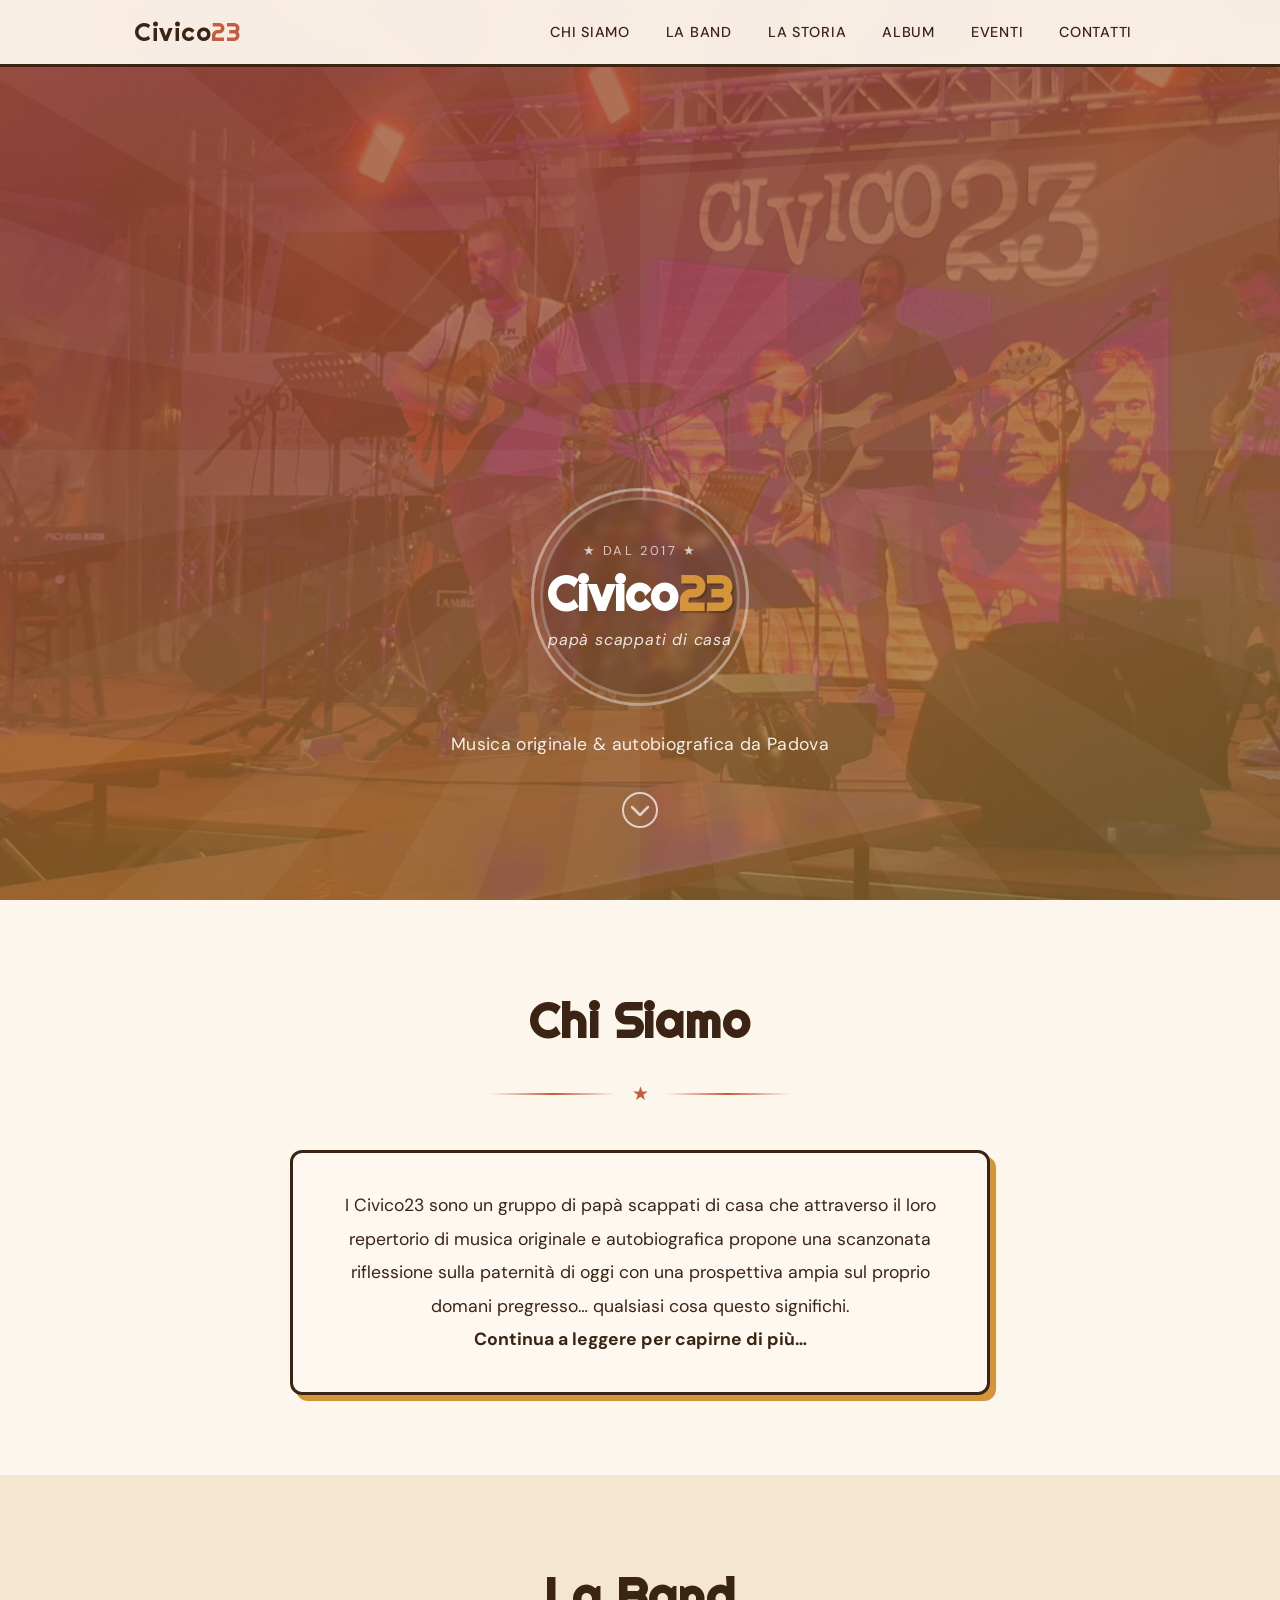
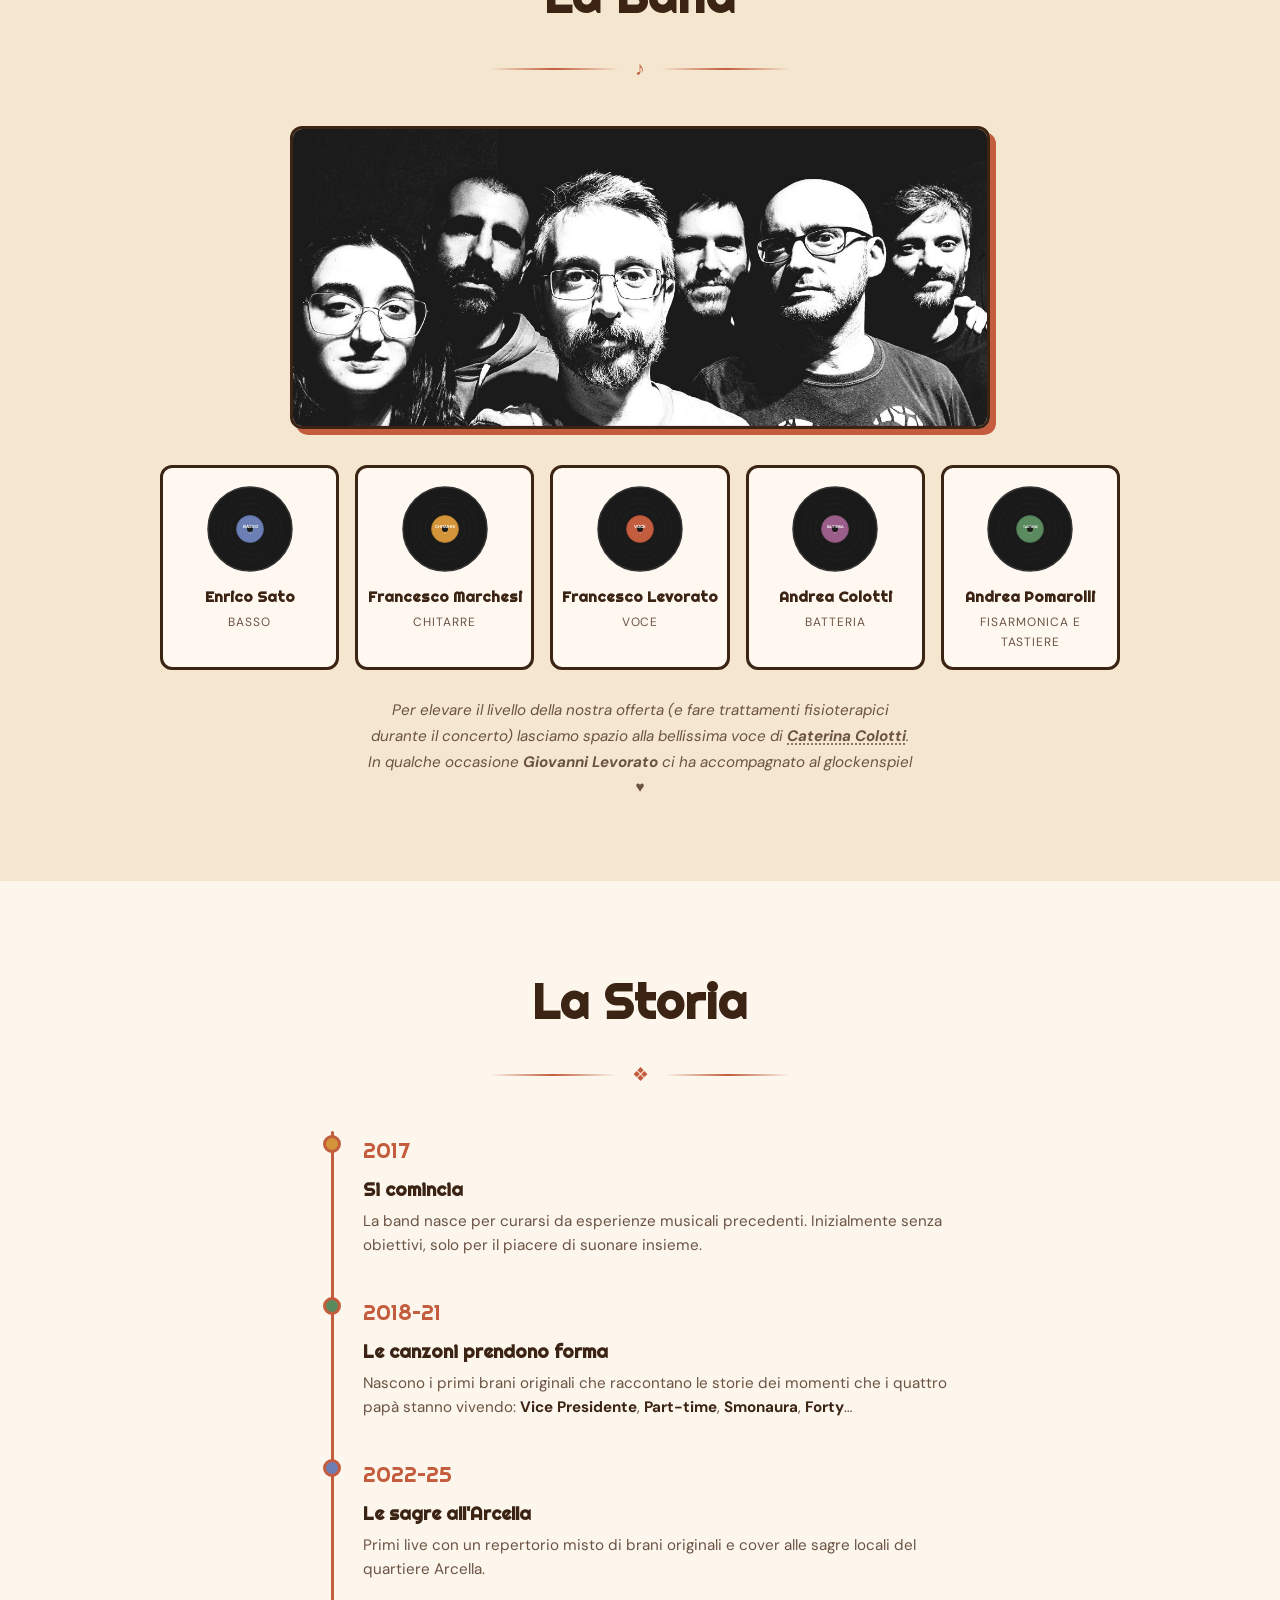
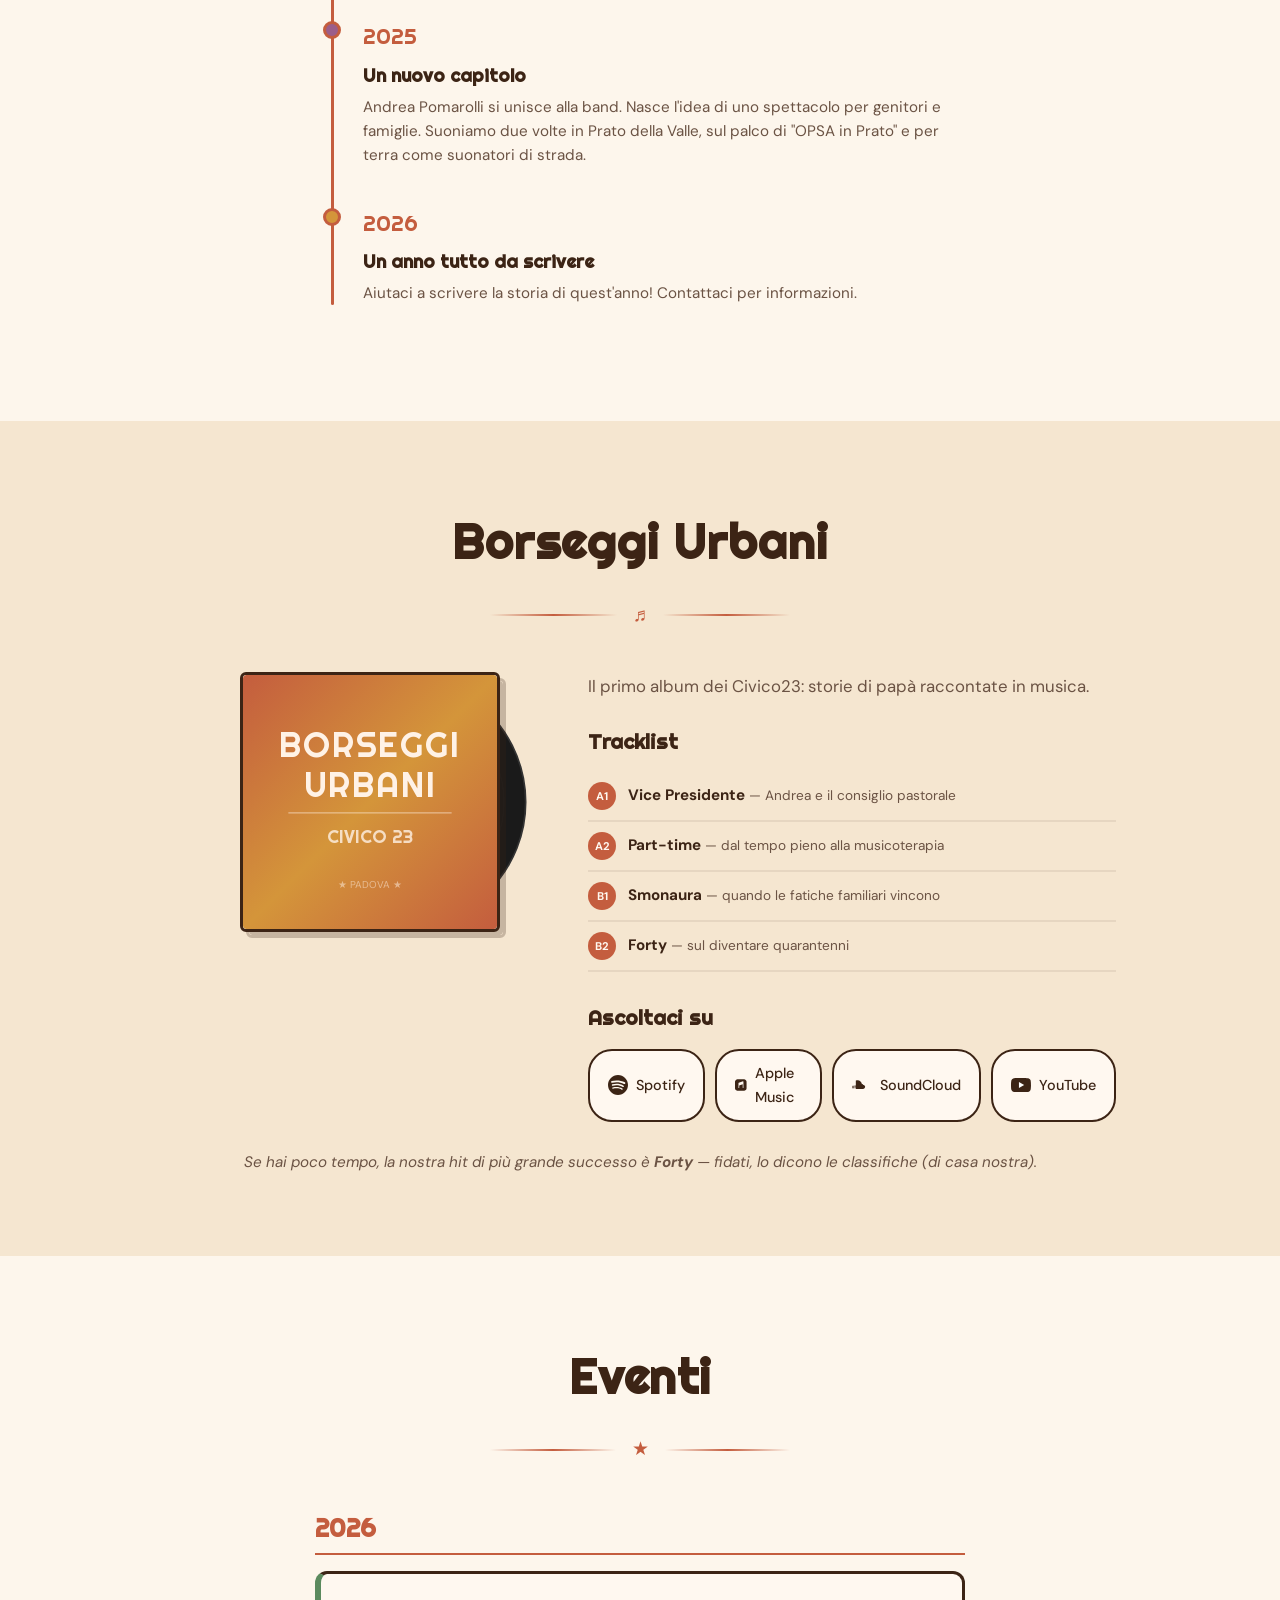
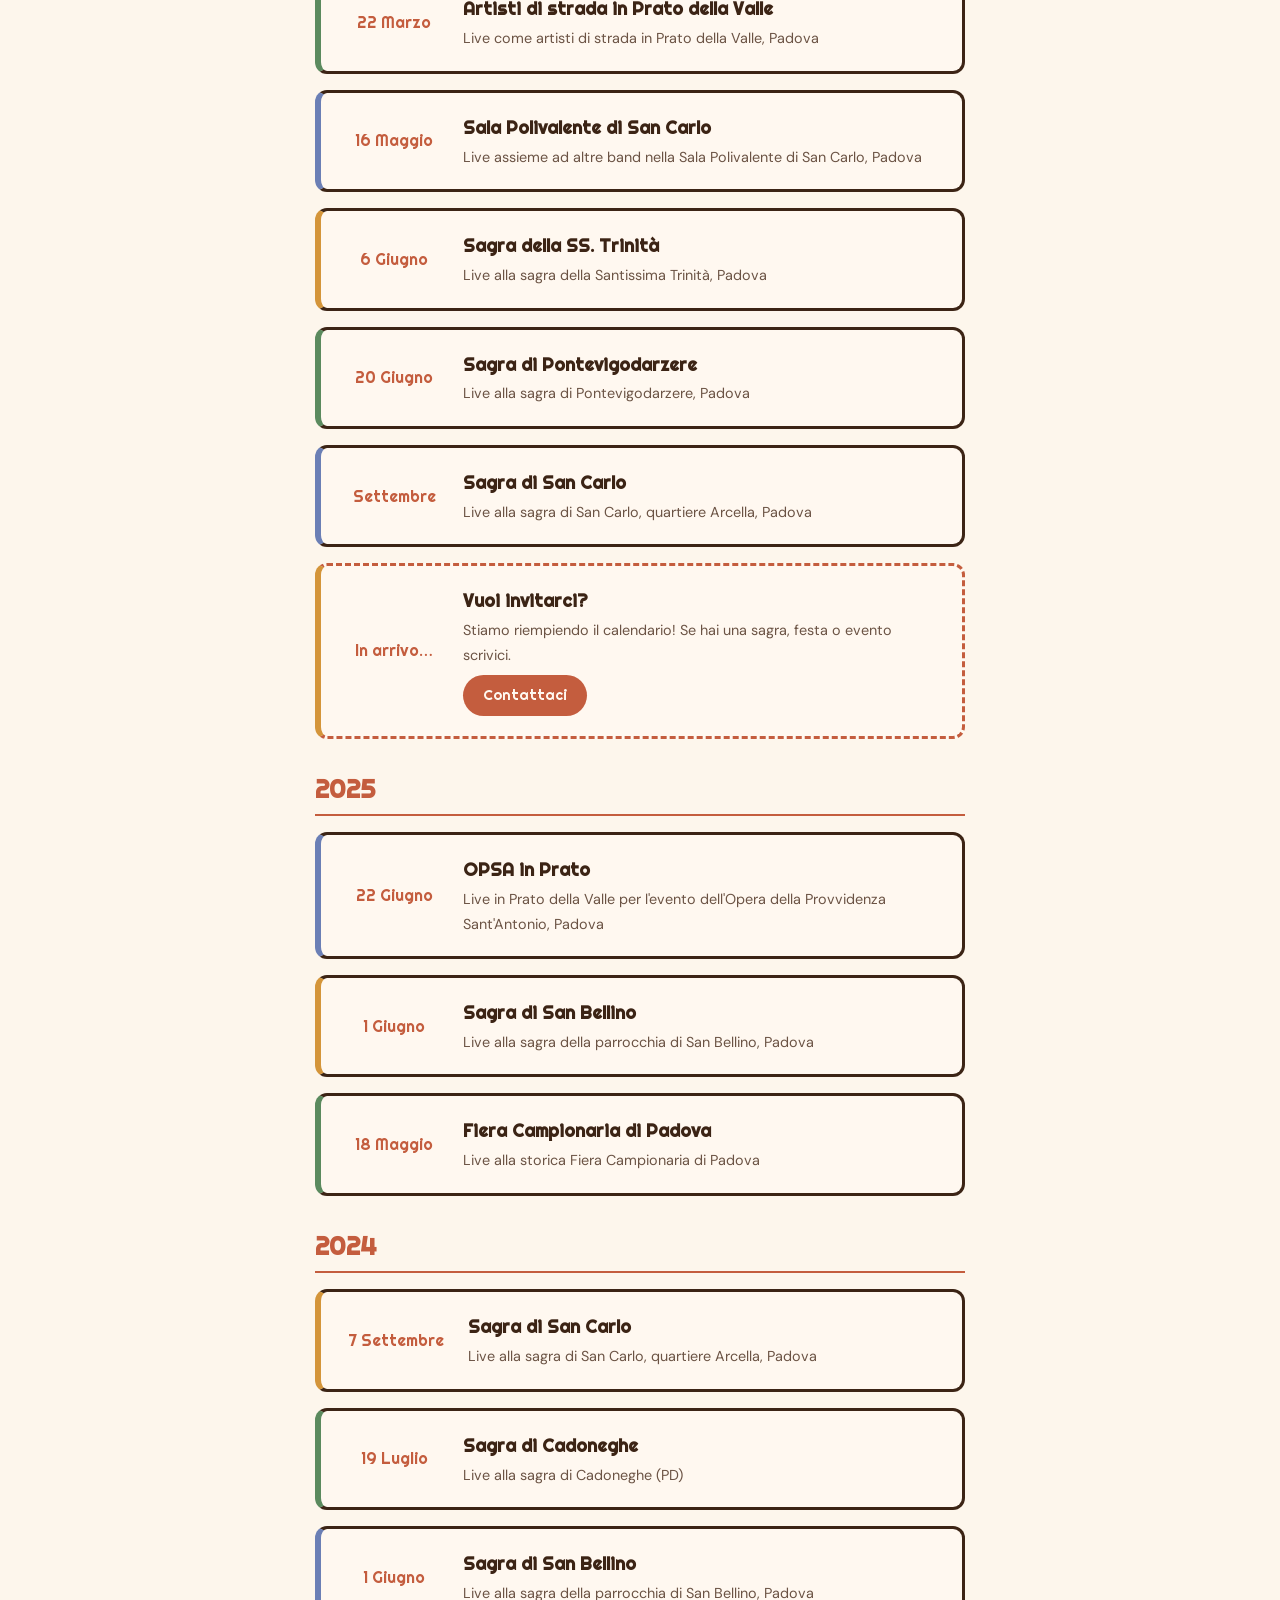
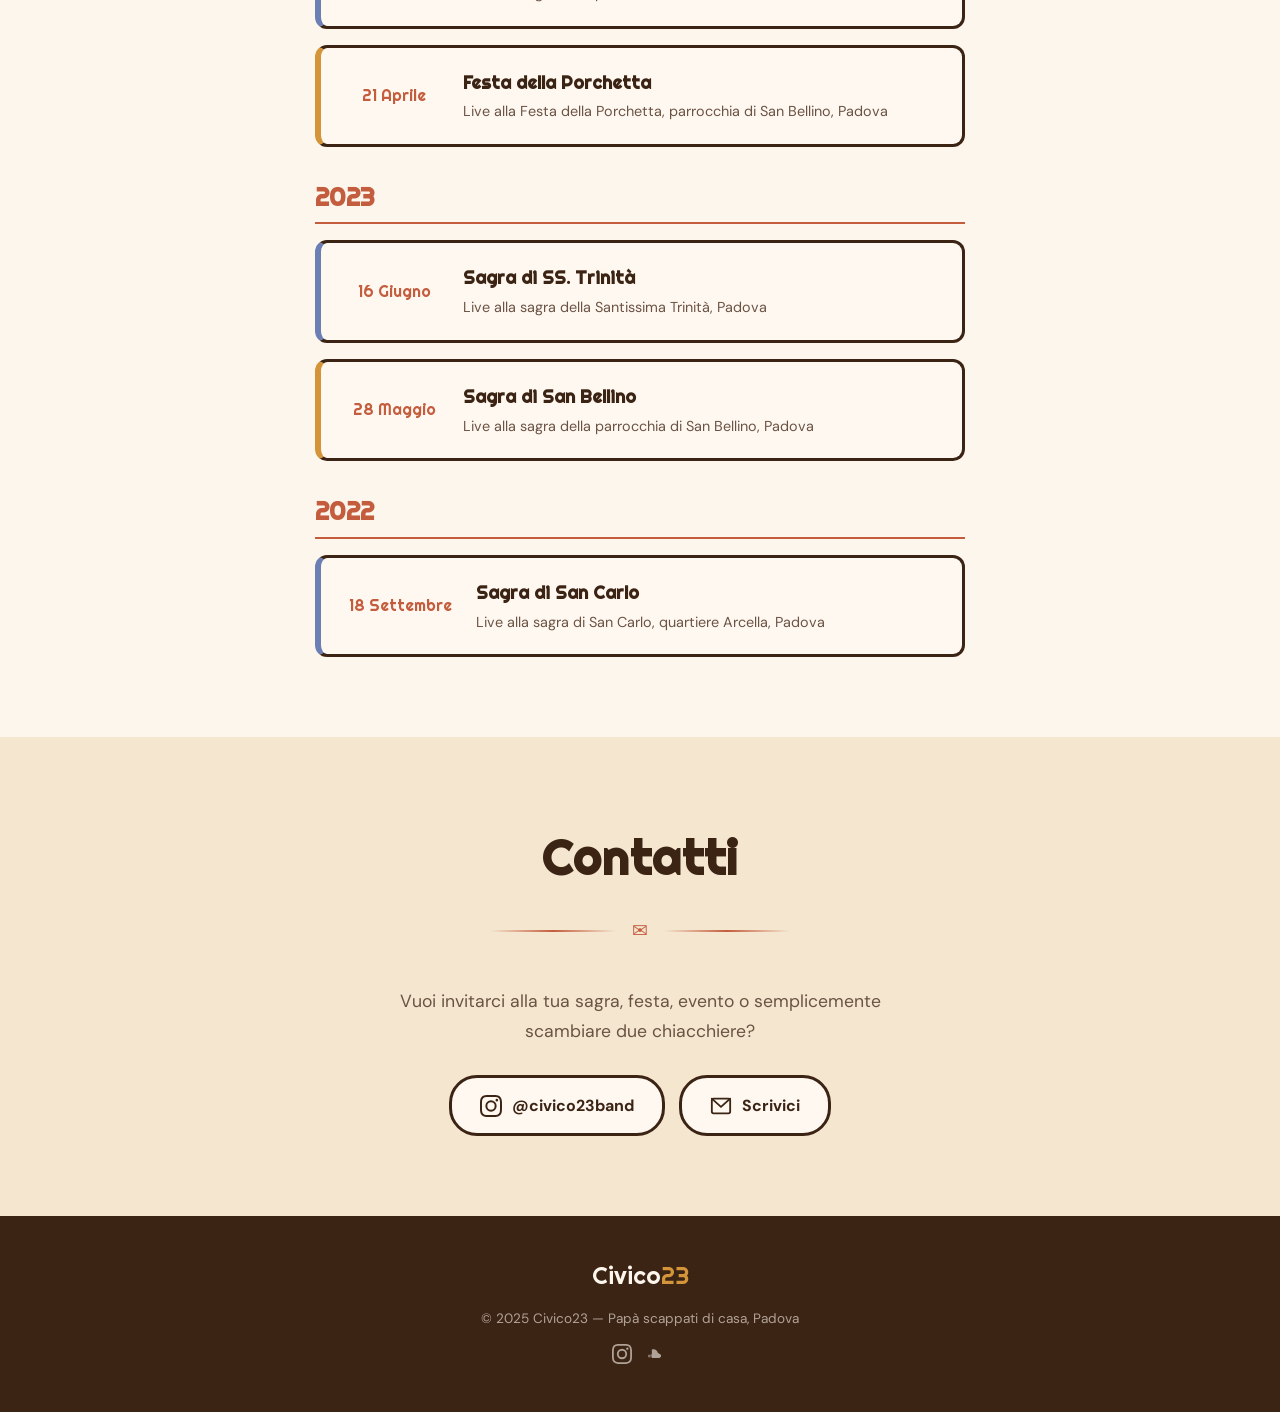
==== commit f67053cf: "Aggiorna data Sagra SS. Trinità 2026: 5 Giu → 6 Giu" ====
--- a/index.html
+++ b/index.html
@@ -335,7 +335,7 @@
         </div>
 
         <div class="evento-card">
-          <div class="evento-date">5 Giugno</div>
+          <div class="evento-date">6 Giugno</div>
           <div class="evento-details">
             <h3>Sagra della SS. Trinit&agrave;</h3>
             <p>Live alla sagra della Santissima Trinit&agrave;, Padova</p>
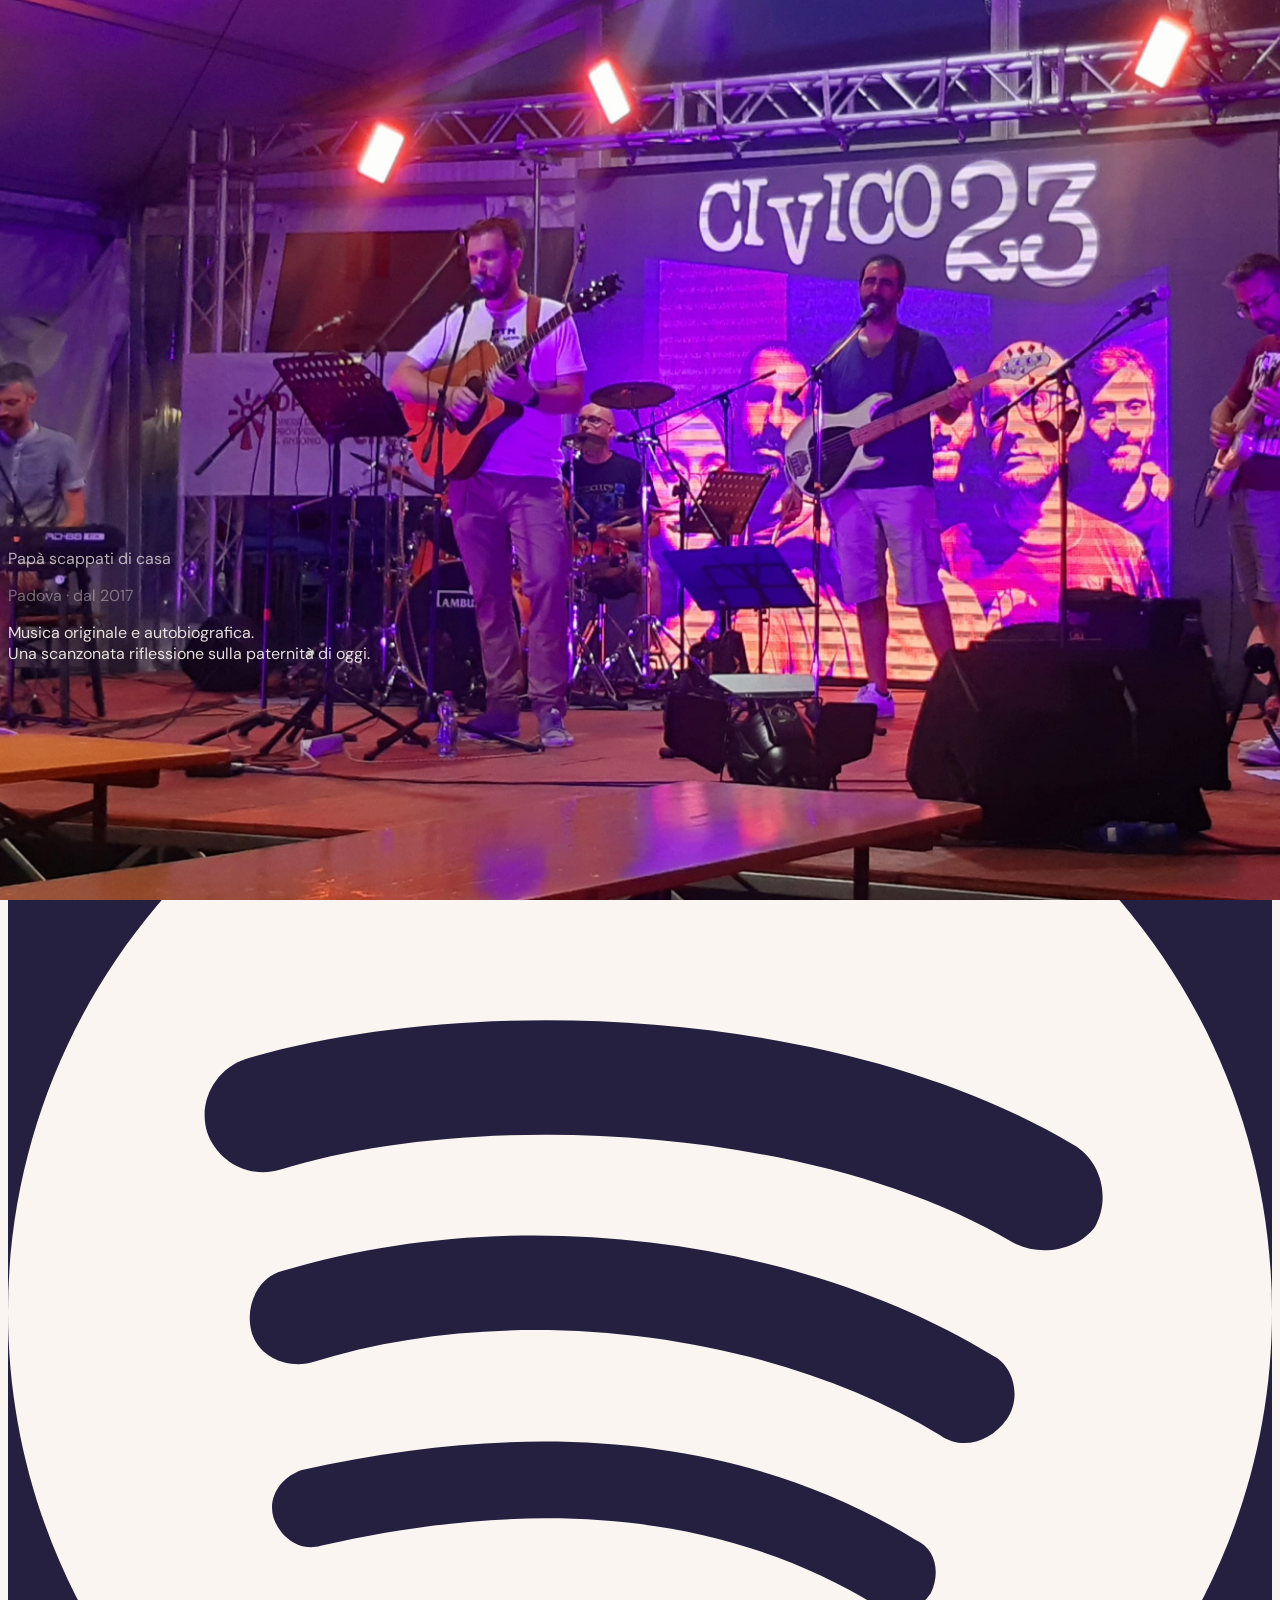
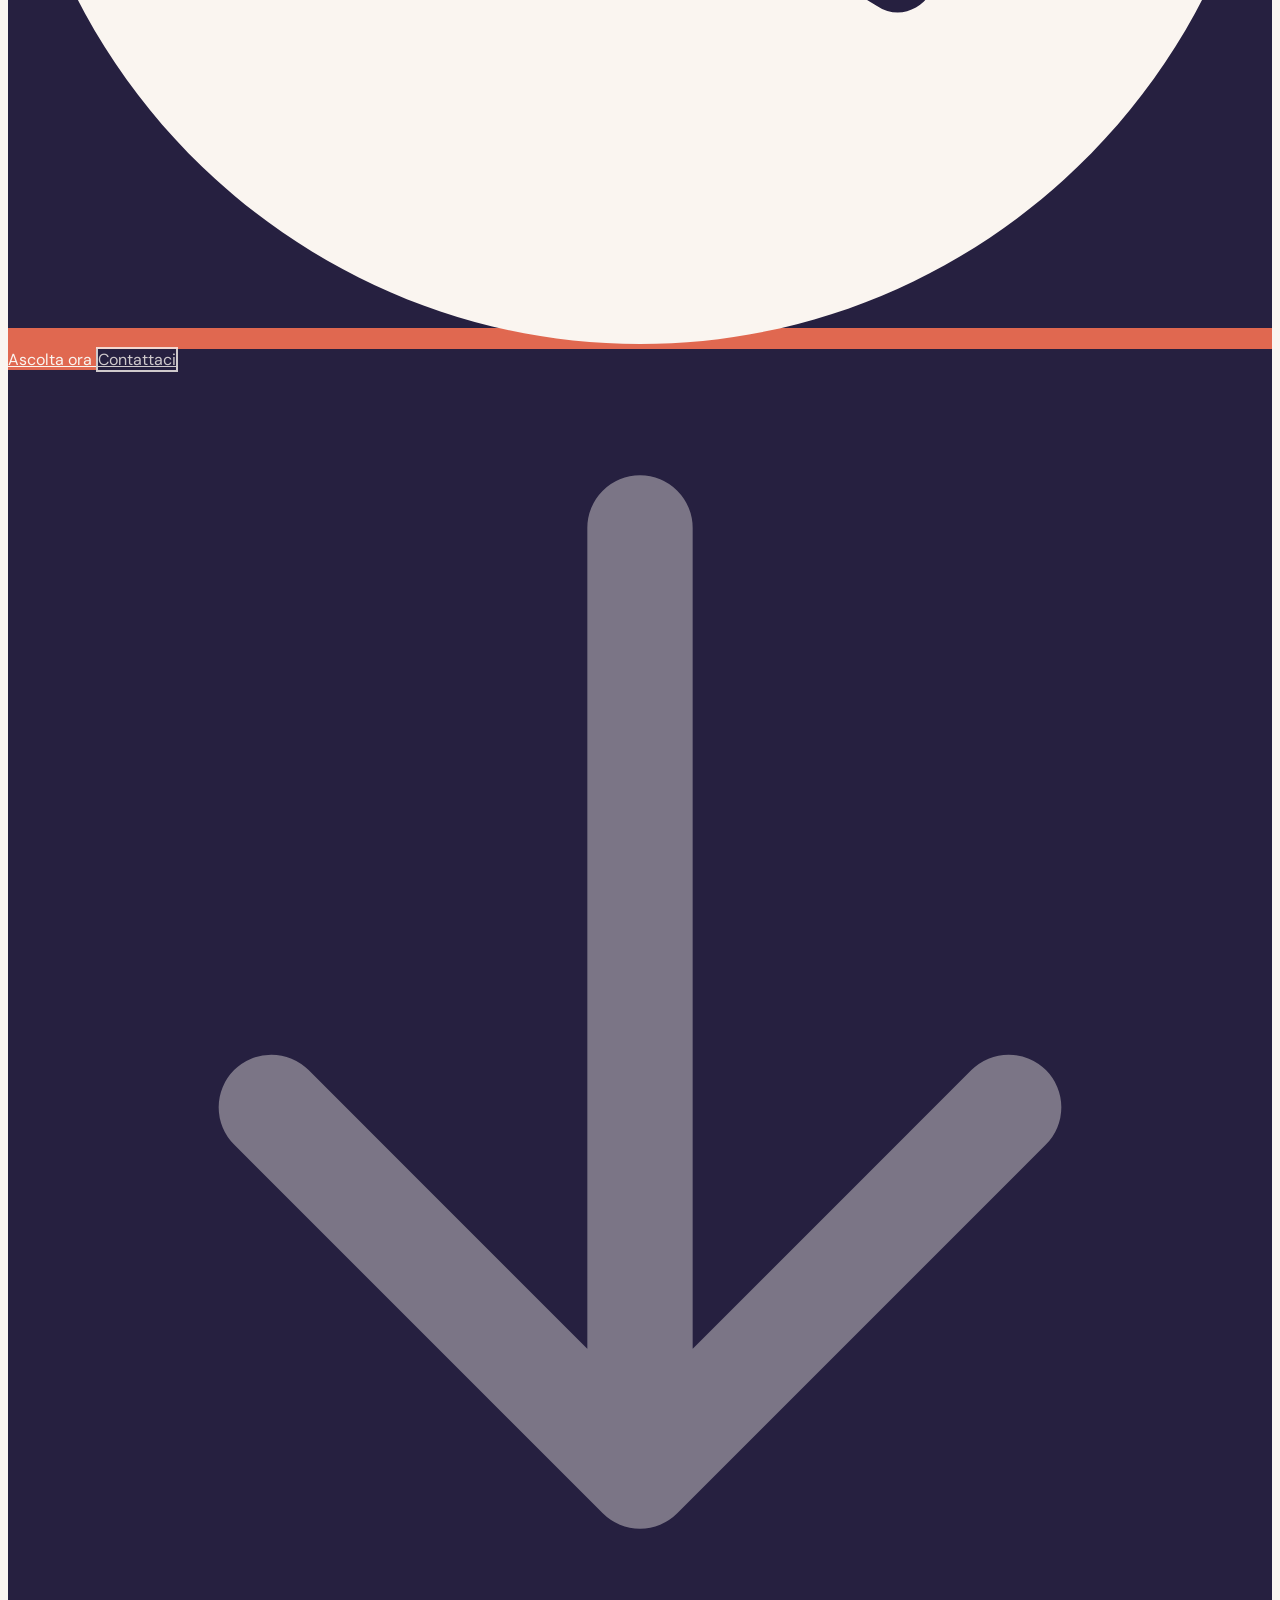
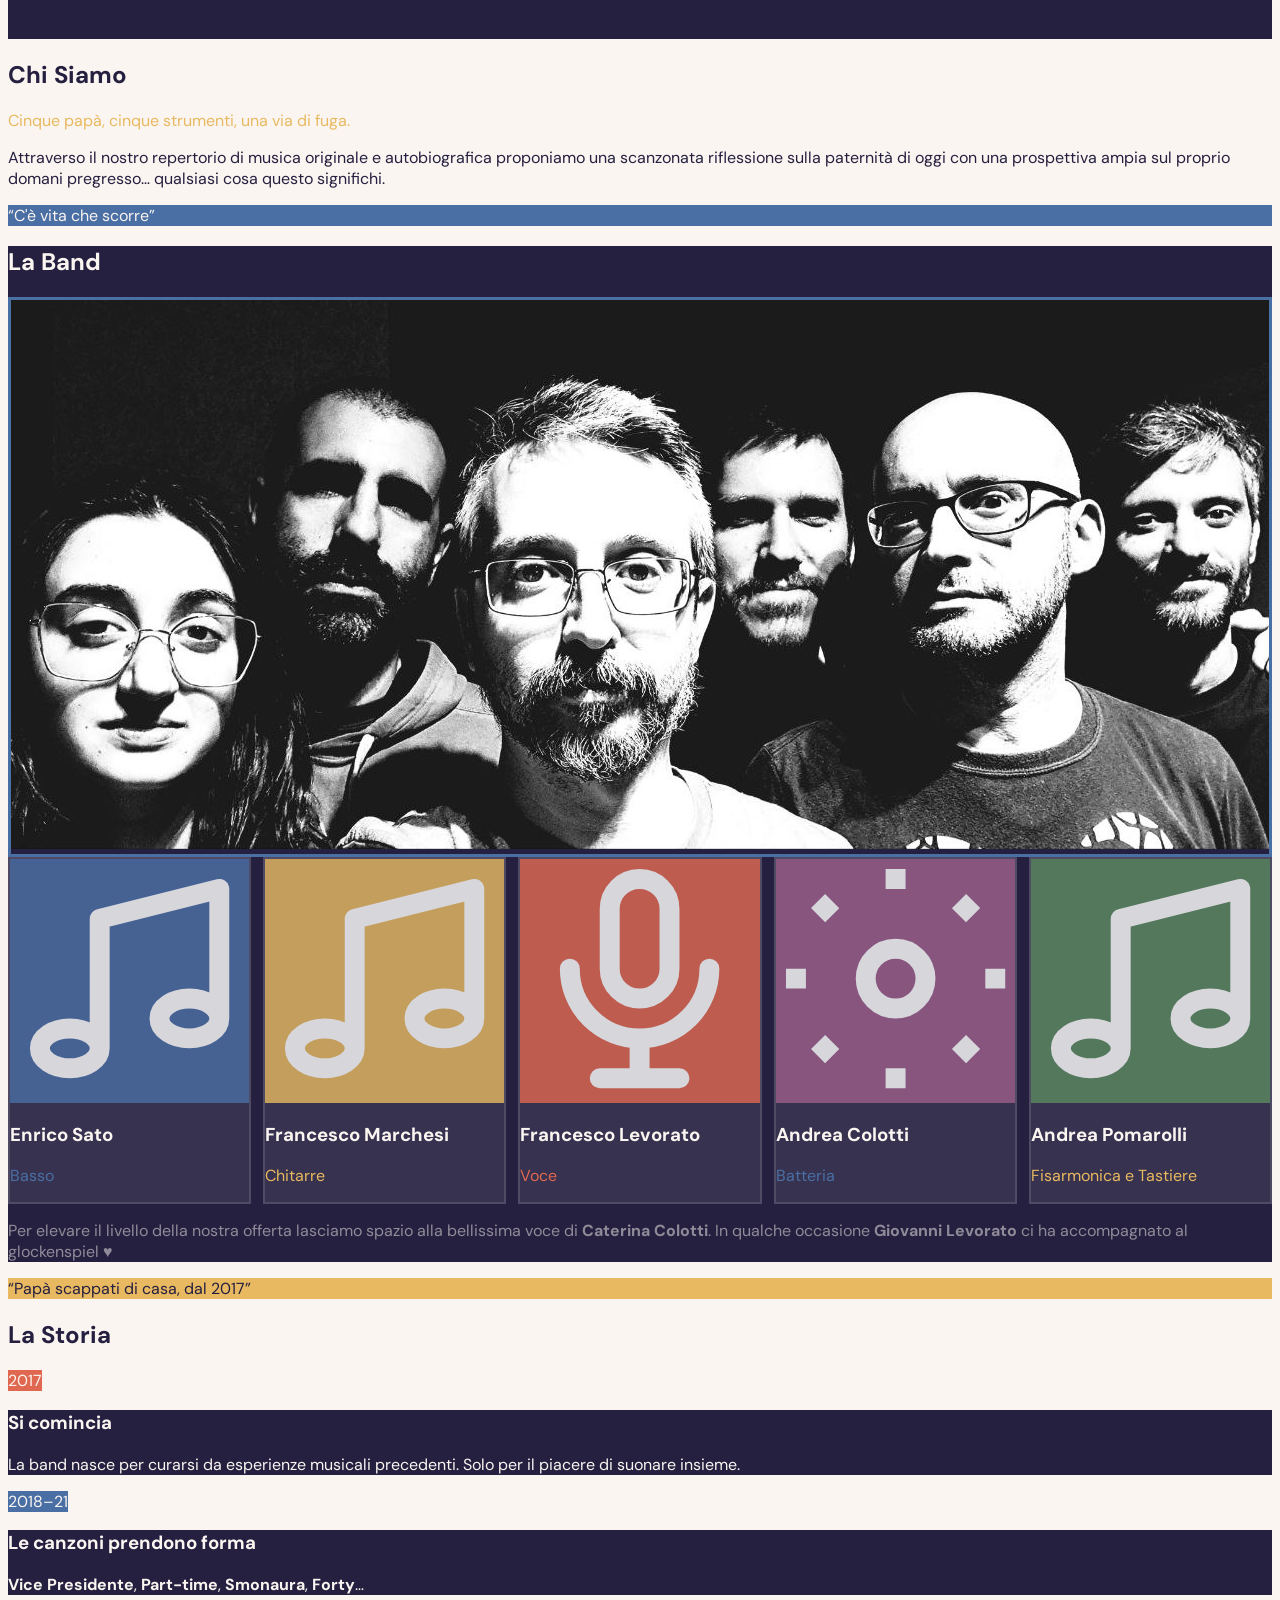
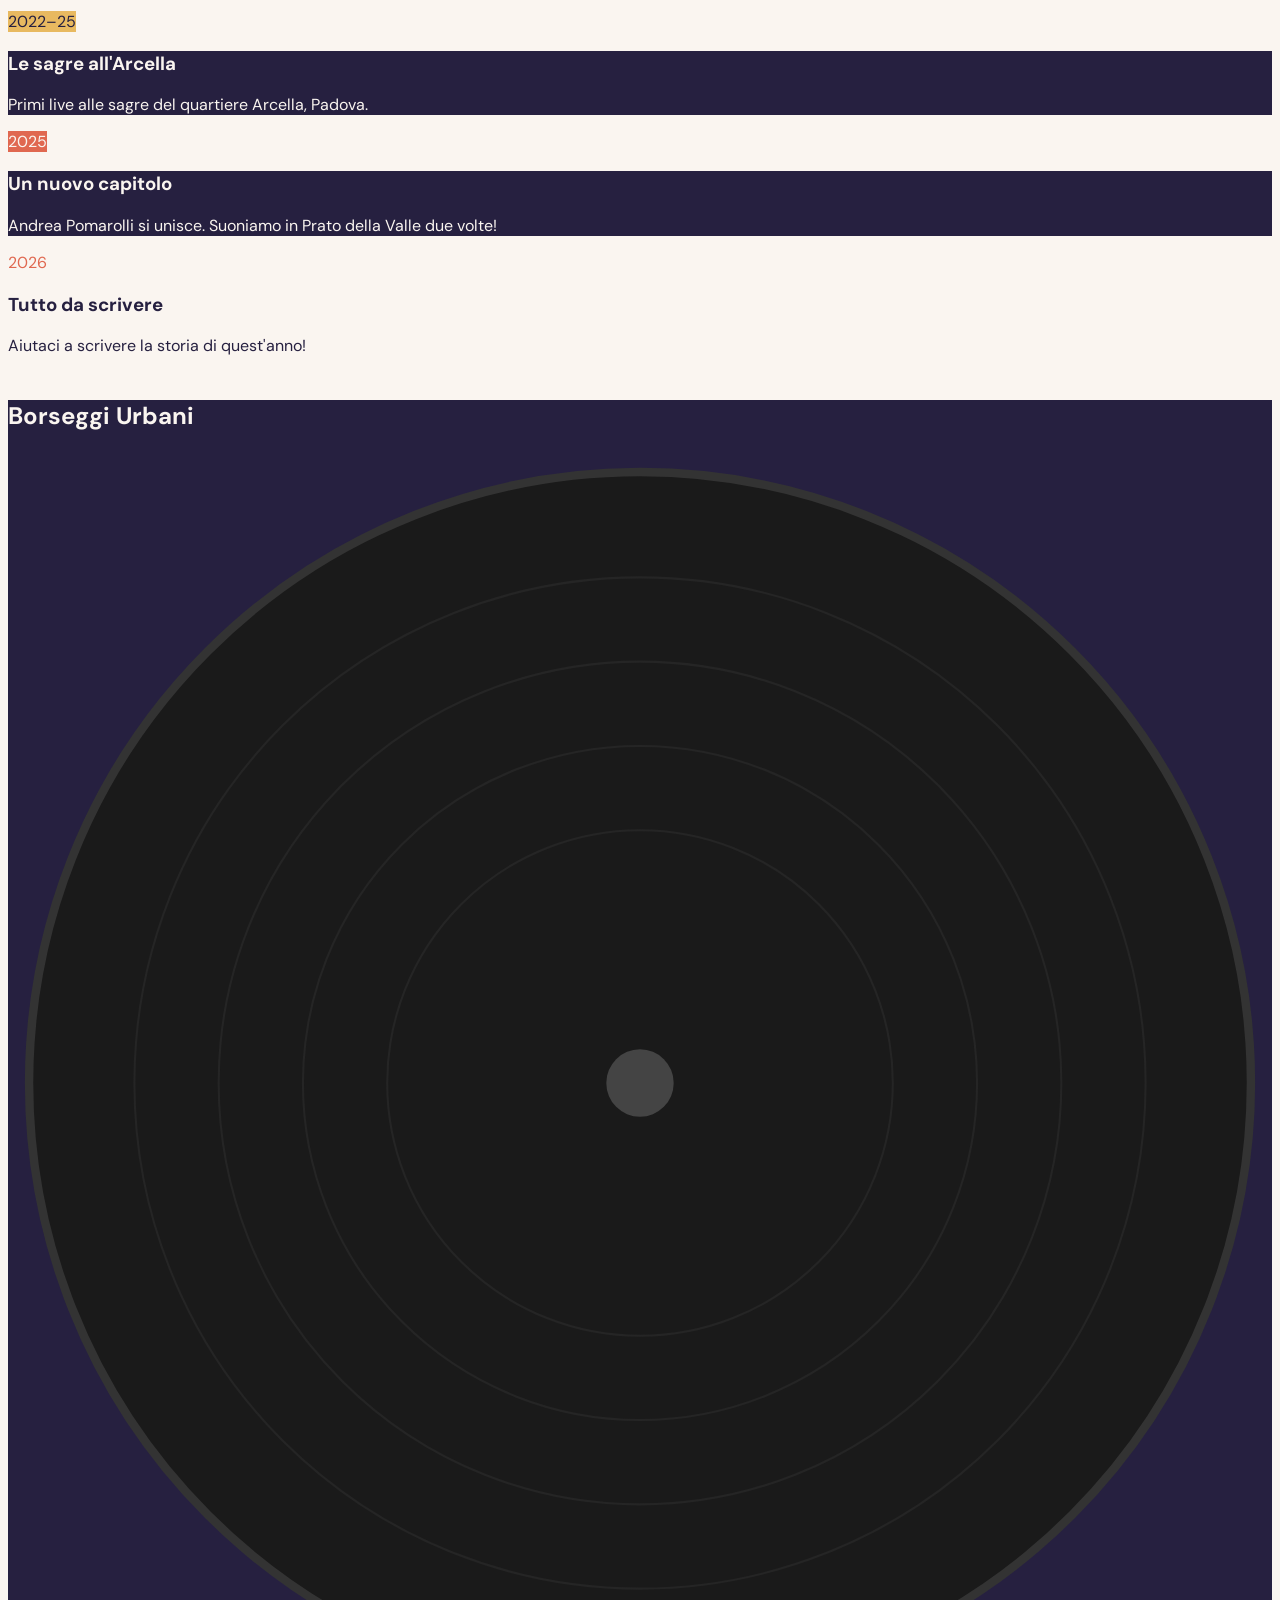
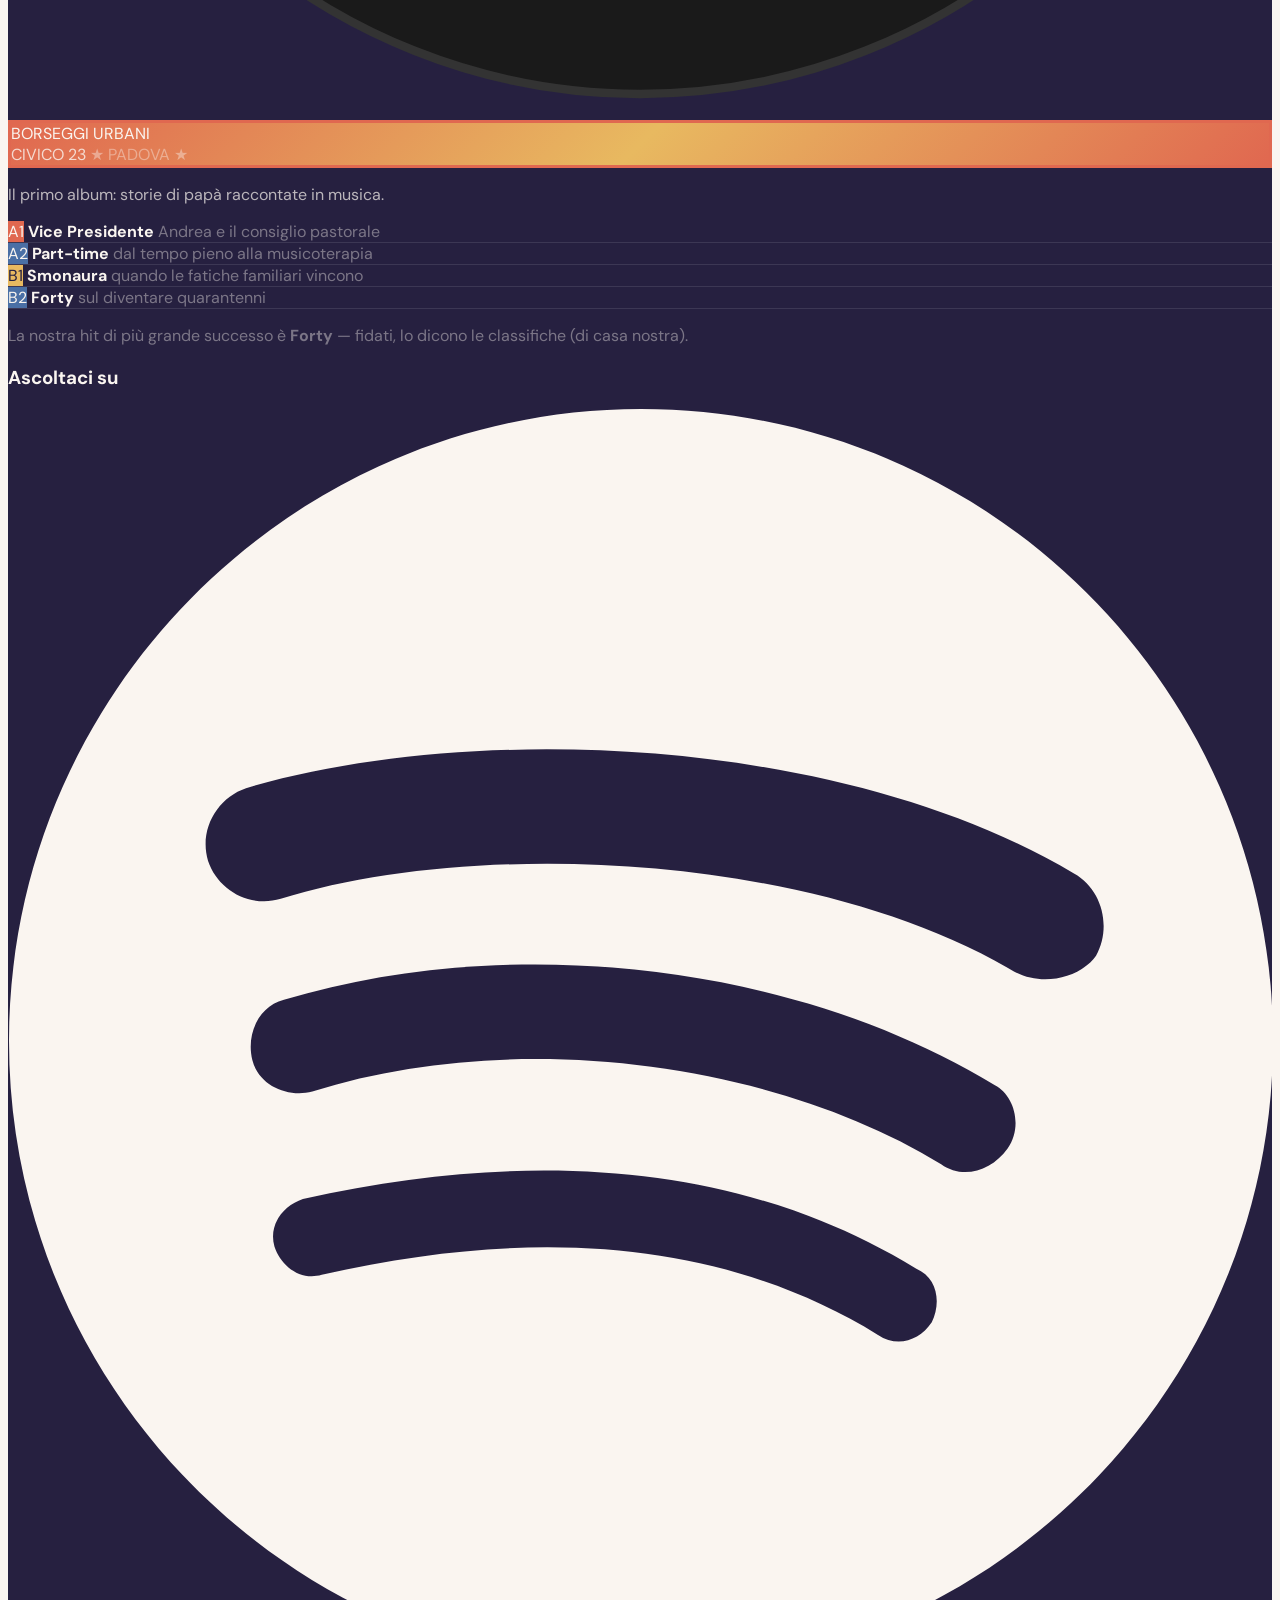
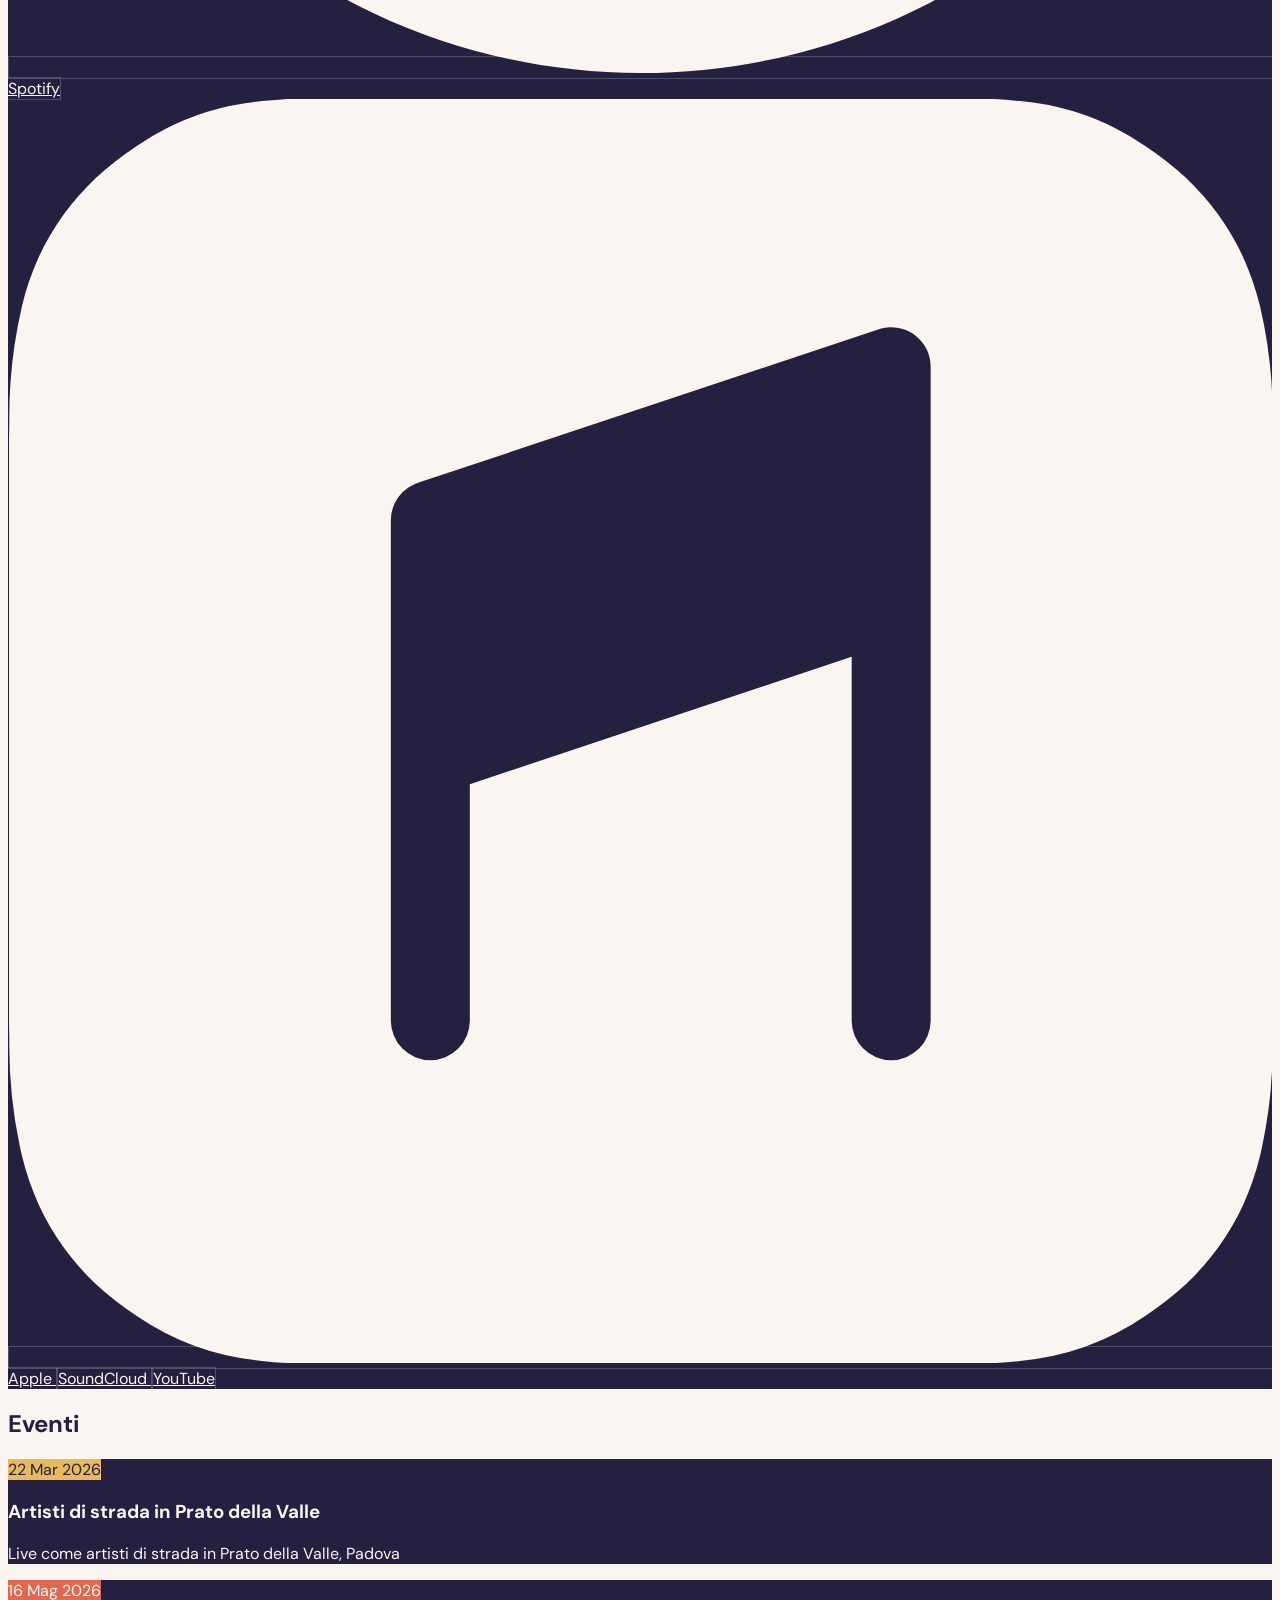
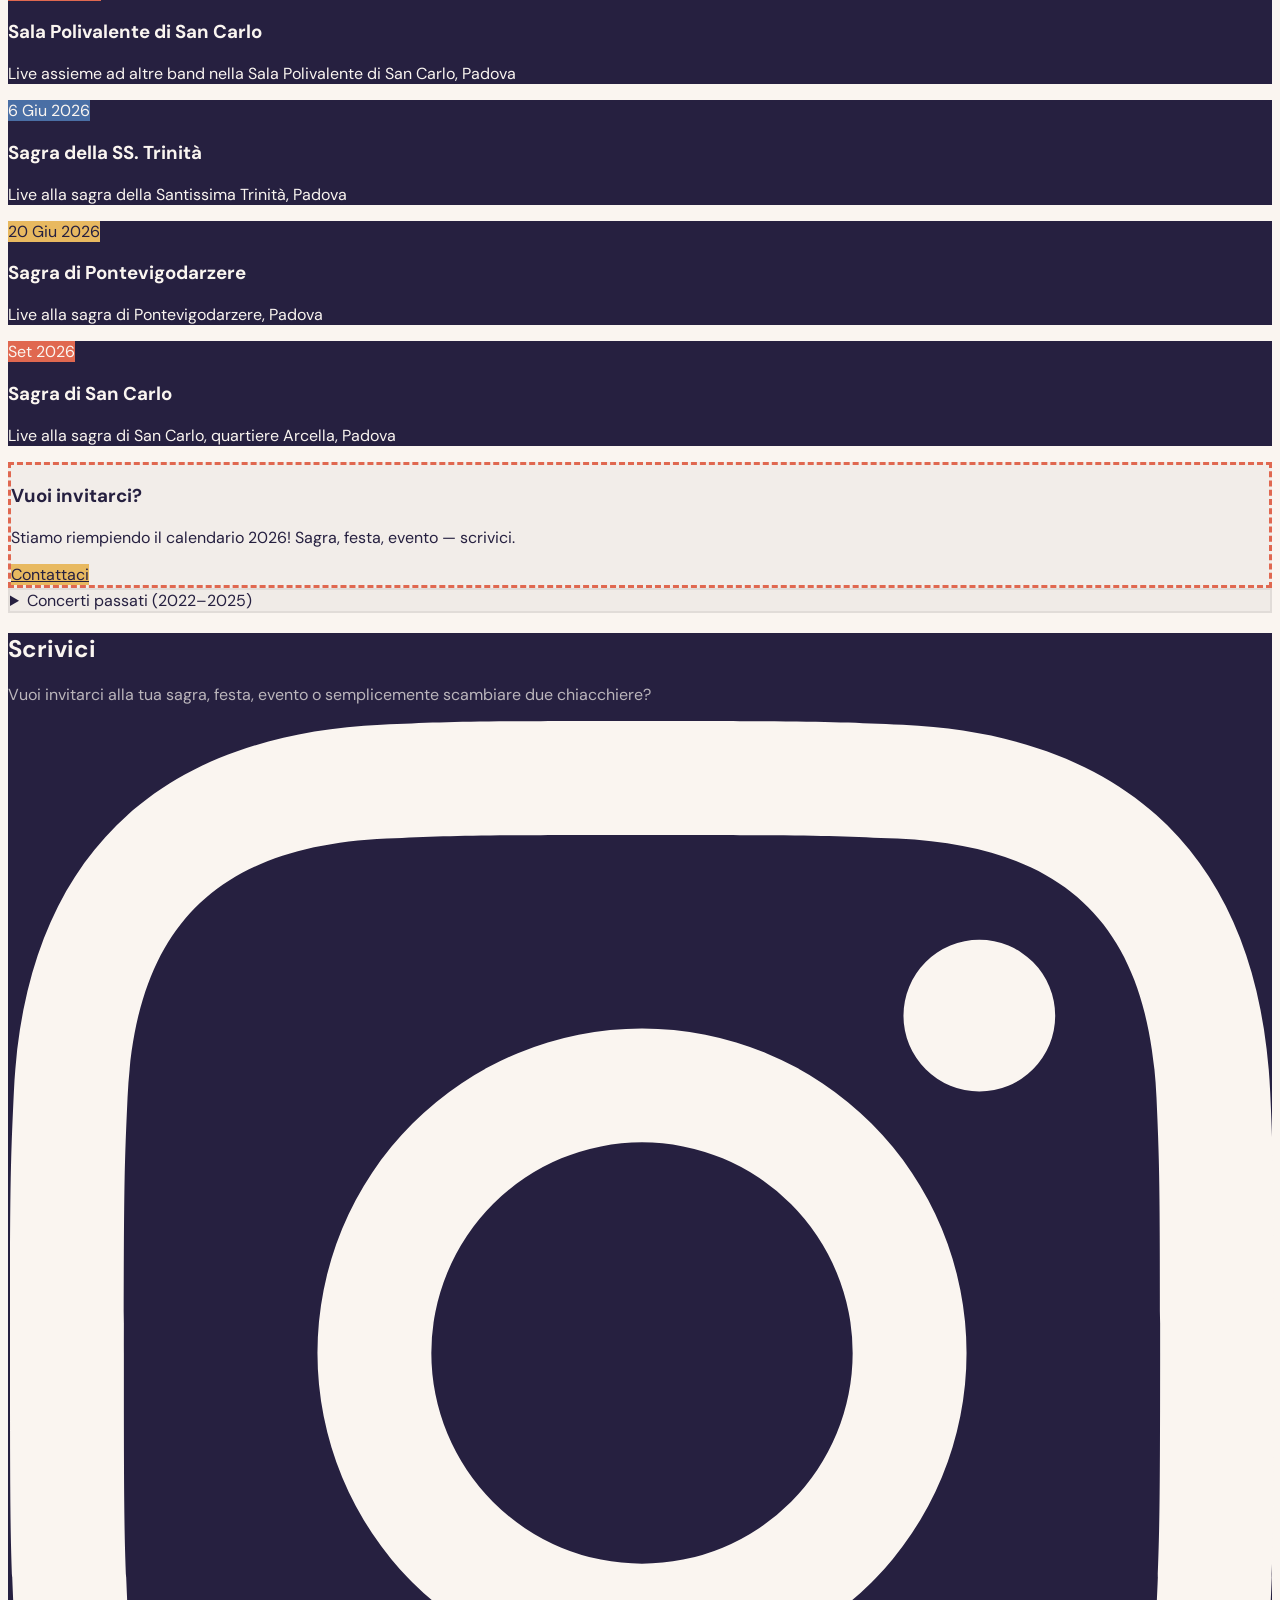
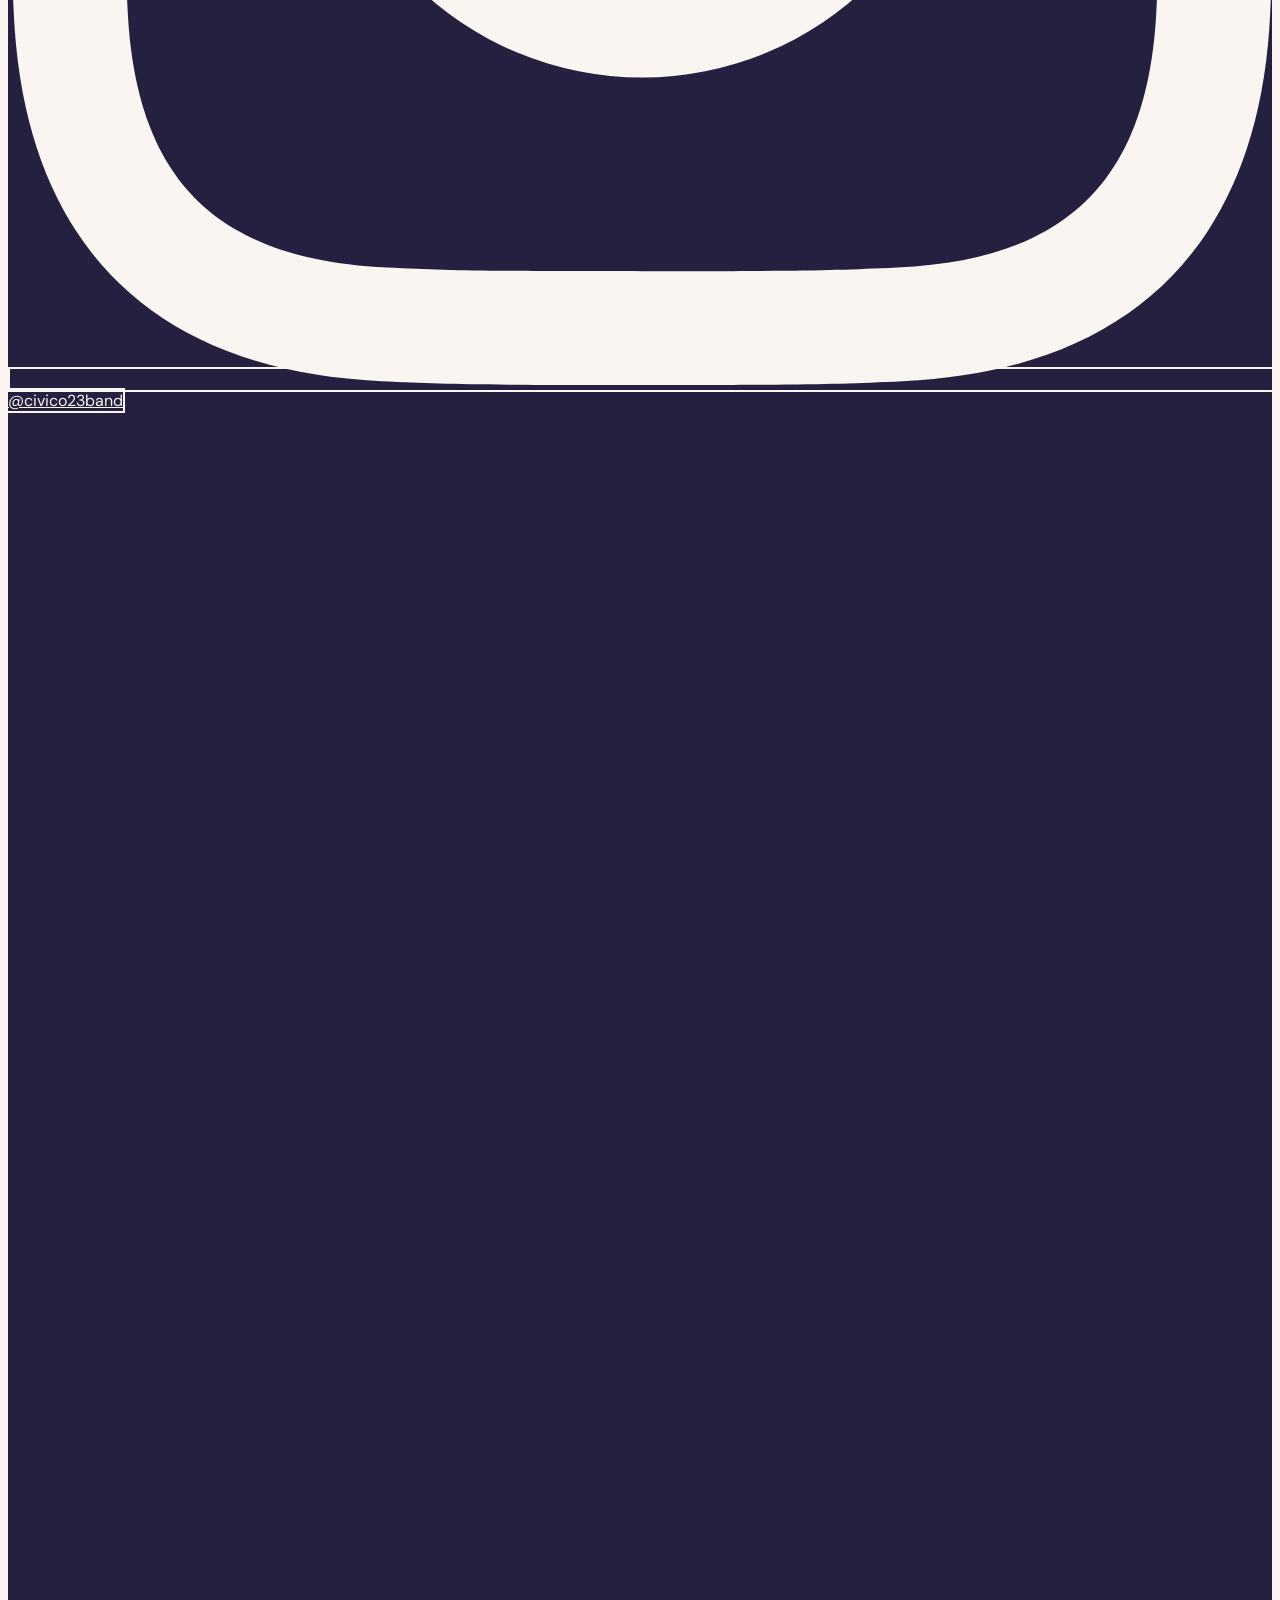
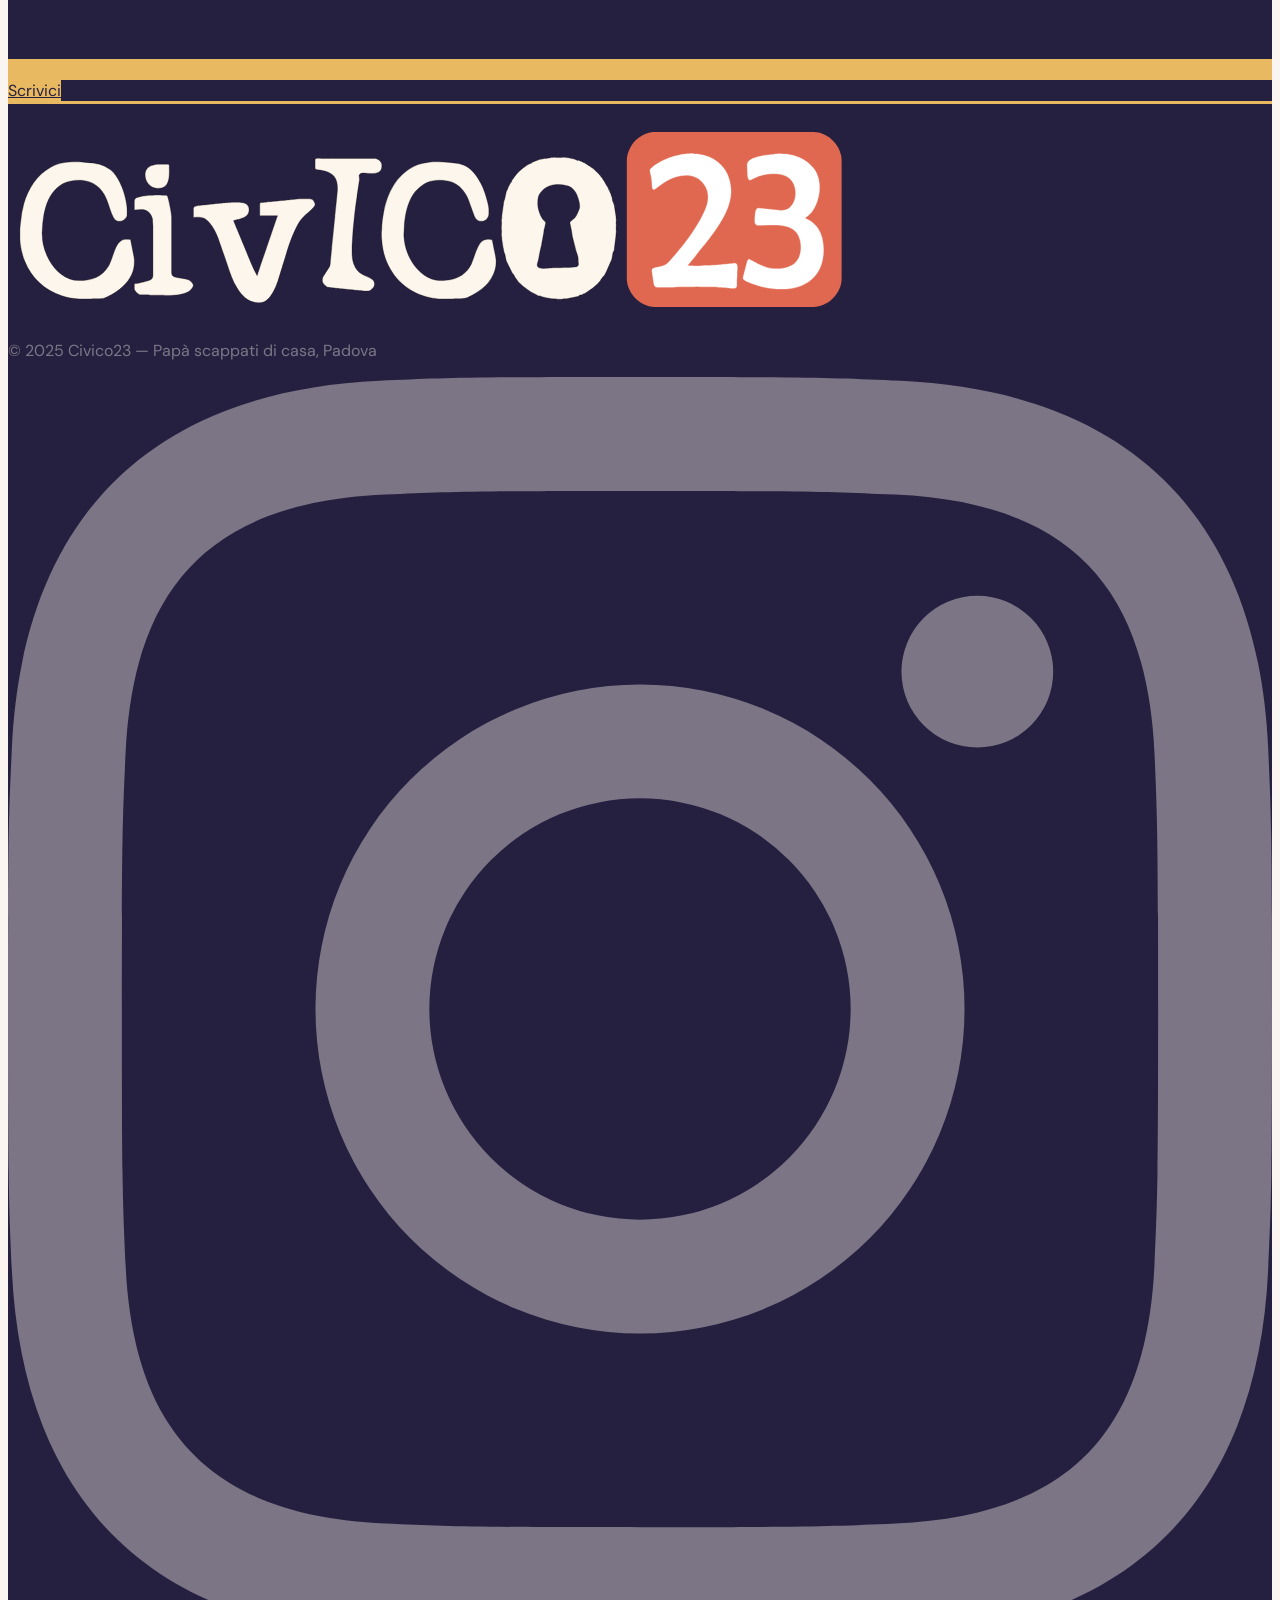
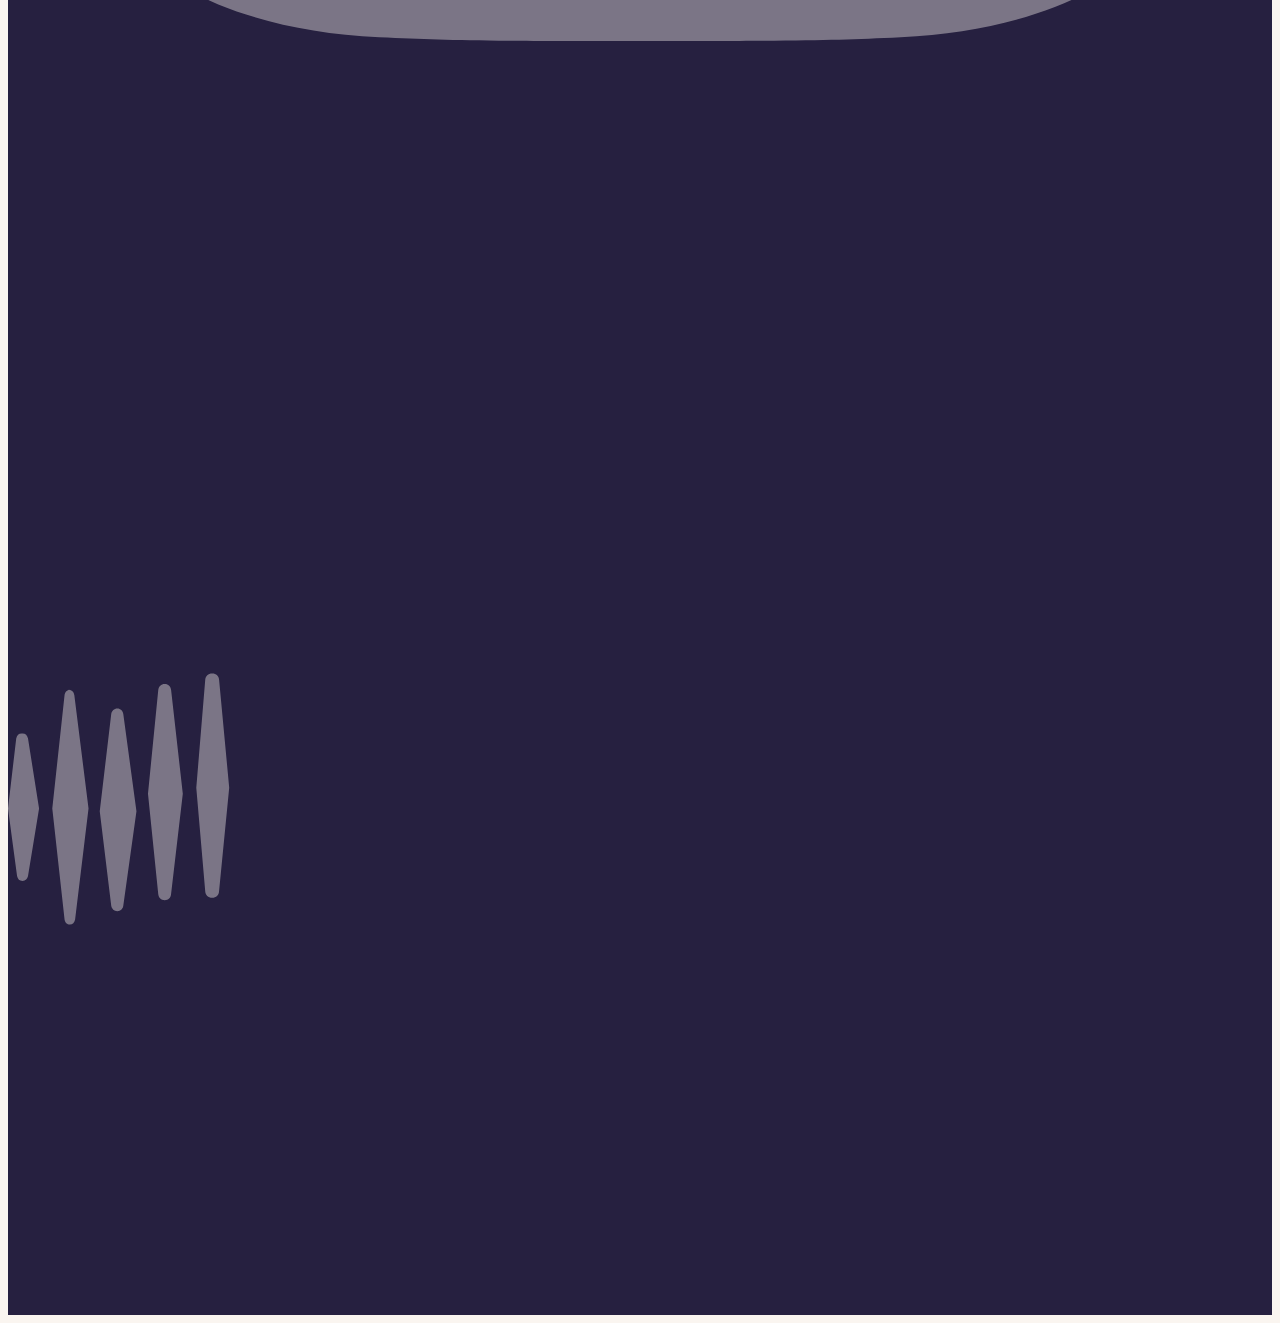
==== commit 1bc10d0c: "Nuovo logo SVG, rimuovi palette switcher, promuovi preview-v2 a index - Aggiunti img/logo.svg e img/" ====
--- a/index.html
+++ b/index.html
@@ -4,247 +4,347 @@
   <meta charset="UTF-8">
   <meta name="viewport" content="width=device-width, initial-scale=1.0">
   <title>Civico23 — Papà scappati di casa</title>
-  <meta name="description" content="Civico23 — un gruppo di papà scappati di casa. Musica originale e autobiografica sulla paternità di oggi.">
-  <meta property="og:title" content="Civico23 — Papà scappati di casa">
-  <meta property="og:description" content="Un gruppo di papà scappati di casa che propone una scanzonata riflessione sulla paternità di oggi.">
-  <meta property="og:type" content="website">
-  <meta property="og:url" content="https://civico23band.it">
+  <meta name="description" content="Cinque papà, cinque strumenti, una via di fuga. Musica originale e autobiografica da Padova, dal 2017.">
   <link rel="preconnect" href="https://fonts.googleapis.com">
   <link rel="preconnect" href="https://fonts.gstatic.com" crossorigin>
-  <link href="https://fonts.googleapis.com/css2?family=Righteous&family=DM+Sans:wght@400;500;700&display=swap" rel="stylesheet">
-  <link rel="stylesheet" href="style.css">
+  <link href="https://fonts.googleapis.com/css2?family=Nunito:wght@500;600;700;800&family=DM+Sans:ital,wght@0,400;0,500;0,700;1,400&display=swap" rel="stylesheet">
+  <script src="https://cdn.tailwindcss.com"></script>
+  <script>
+    tailwind.config = {
+      theme: {
+        extend: {
+          fontFamily: {
+            display: ['Nunito', 'sans-serif'],
+            body: ['DM Sans', 'sans-serif'],
+          },
+          colors: {
+            brand: {
+              dark: 'var(--c-dark)',
+              light: 'var(--c-light)',
+              accent: 'var(--c-accent)',
+              accent2: 'var(--c-accent2)',
+              warm: 'var(--c-warm)',
+            }
+          }
+        },
+      },
+    };
+  </script>
+  <style>
+    :root {
+      --c-dark: #262040;
+      --c-light: #faf5f0;
+      --c-accent: #e06850;
+      --c-accent2: #4a6fa5;
+      --c-warm: #e8b960;
+    }
+
+    body {
+      font-family: 'DM Sans', sans-serif;
+      transition: background-color 0.4s, color 0.4s;
+    }
+
+    /* Hero parallax */
+    .hero-bg-img {
+      background: url('img/hero-bg.jpg') center center / cover no-repeat;
+      position: absolute; inset: 0;
+    }
+    @supports (background-attachment: fixed) {
+      .hero-bg-img { background-attachment: fixed; }
+    }
+
+    /* Band photo highlight */
+    .band-photo-wrap { position: relative; overflow: hidden; }
+    .band-photo-color {
+      position: absolute; inset: 0;
+      width: 100%; height: 100%; object-fit: cover;
+      opacity: 0;
+      clip-path: inset(0 100% 0 0);
+      transition: opacity 0.4s ease, clip-path 0.4s ease;
+    }
+    .band-photo-wrap.hl-levorato .band-photo-color { opacity: 1; clip-path: inset(0 33% 0 55%); }
+    .band-photo-wrap.hl-marchesi .band-photo-color { opacity: 1; clip-path: inset(0 45% 0 35%); }
+    .band-photo-wrap.hl-pomarolli .band-photo-color { opacity: 1; clip-path: inset(0 0 0 85%); }
+    .band-photo-wrap.hl-sato .band-photo-color { opacity: 1; clip-path: inset(0 66% 0 18%); }
+    .band-photo-wrap.hl-colotti .band-photo-color { opacity: 1; clip-path: inset(0 15% 0 66%); }
+    .band-photo-wrap.hl-caterina .band-photo-color { opacity: 1; clip-path: inset(0 81% 0 0); }
+
+    /* Member card */
+    .member-card { transition: transform 0.3s, box-shadow 0.3s; }
+    .member-card:hover { transform: translateY(-4px); box-shadow: 0 12px 32px rgba(0,0,0,0.15); }
+
+    /* Bento layout */
+    .bento { display: grid; grid-template-columns: repeat(5, 1fr); gap: 0.75rem; }
+    @media (max-width: 768px) {
+      .bento { grid-template-columns: repeat(3, 1fr); }
+    }
+    @media (max-width: 480px) {
+      .bento { grid-template-columns: repeat(2, 1fr); }
+    }
+
+    /* Horizontal timeline scroll */
+    .timeline-scroll { overflow-x: auto; -webkit-overflow-scrolling: touch; scrollbar-width: thin; padding-bottom: 8px; }
+    .timeline-scroll::-webkit-scrollbar { height: 4px; }
+    .timeline-scroll::-webkit-scrollbar-thumb { background: var(--c-accent); border-radius: 4px; }
+
+    /* Floating Spotify */
+    .music-float {
+      position: fixed; bottom: 24px; right: 24px; z-index: 90;
+      animation: float-bob 3s ease-in-out infinite;
+    }
+    @keyframes float-bob {
+      0%, 100% { transform: translateY(0); }
+      50% { transform: translateY(-6px); }
+    }
+
+    /* Album spin */
+    .vinyl-spin { animation: spin 6s linear infinite; }
+    @keyframes spin { to { transform: rotate(360deg); } }
+
+    /* Smooth transitions */
+    .theme-transition { transition: background-color 0.4s, color 0.4s, border-color 0.4s, box-shadow 0.4s; }
+  </style>
 </head>
-<body>
-
-  <!-- Navigation -->
-  <nav class="nav" id="nav">
-    <div class="nav-inner">
-      <a href="#hero" class="nav-logo">Civico<span>23</span></a>
-      <button class="nav-toggle" id="nav-toggle" aria-label="Menu">
-        <span></span>
-        <span></span>
-        <span></span>
+<body class="font-body" style="background: var(--c-light); color: var(--c-dark);">
+
+  <!-- ====== NAVBAR ====== -->
+  <nav class="fixed top-0 left-0 right-0 z-50 theme-transition" style="background: var(--c-light); border-bottom: 3px solid var(--c-dark);">
+    <div class="max-w-6xl mx-auto px-5 h-16 flex items-center justify-between">
+      <!-- Logo -->
+      <a href="#hero" class="flex items-center" aria-label="Civico23">
+        <img src="img/logo.svg" alt="Civico23" class="block h-8 w-auto">
+      </a>
+      <!-- Desktop nav -->
+      <ul class="hidden md:flex gap-1 text-sm font-medium">
+        <li><a href="#chi-siamo" class="px-3 py-1.5 rounded-full hover:text-white transition-colors" style="color: var(--c-dark);" onmouseover="this.style.background=getComputedStyle(document.documentElement).getPropertyValue('--c-accent')" onmouseout="this.style.background='transparent'">Chi Siamo</a></li>
+        <li><a href="#la-band" class="px-3 py-1.5 rounded-full hover:text-white transition-colors" style="color: var(--c-dark);" onmouseover="this.style.background=getComputedStyle(document.documentElement).getPropertyValue('--c-accent')" onmouseout="this.style.background='transparent'">La Band</a></li>
+        <li><a href="#storia" class="px-3 py-1.5 rounded-full hover:text-white transition-colors" style="color: var(--c-dark);" onmouseover="this.style.background=getComputedStyle(document.documentElement).getPropertyValue('--c-accent')" onmouseout="this.style.background='transparent'">La Storia</a></li>
+        <li><a href="#musica" class="px-3 py-1.5 rounded-full hover:text-white transition-colors" style="color: var(--c-dark);" onmouseover="this.style.background=getComputedStyle(document.documentElement).getPropertyValue('--c-accent')" onmouseout="this.style.background='transparent'">Musica</a></li>
+        <li><a href="#eventi" class="px-3 py-1.5 rounded-full hover:text-white transition-colors" style="color: var(--c-dark);" onmouseover="this.style.background=getComputedStyle(document.documentElement).getPropertyValue('--c-accent')" onmouseout="this.style.background='transparent'">Eventi</a></li>
+        <li><a href="#contatti" class="px-3 py-1.5 rounded-full hover:text-white transition-colors" style="color: var(--c-dark);" onmouseover="this.style.background=getComputedStyle(document.documentElement).getPropertyValue('--c-accent')" onmouseout="this.style.background='transparent'">Contatti</a></li>
+      </ul>
+      <!-- Mobile hamburger -->
+      <button class="md:hidden w-10 h-10 flex flex-col items-center justify-center gap-1.5" id="mobile-toggle" aria-label="Menu">
+        <span class="block w-6 h-0.5 rounded transition-transform" style="background: var(--c-dark);"></span>
+        <span class="block w-6 h-0.5 rounded transition-opacity" style="background: var(--c-dark);"></span>
+        <span class="block w-6 h-0.5 rounded transition-transform" style="background: var(--c-dark);"></span>
       </button>
-      <ul class="nav-links" id="nav-links">
-        <li><a href="#chi-siamo">Chi Siamo</a></li>
-        <li><a href="#la-band">La Band</a></li>
-        <li><a href="#la-storia">La Storia</a></li>
-        <li><a href="#album">Album</a></li>
-        <li><a href="#eventi">Eventi</a></li>
-        <li><a href="#contatti">Contatti</a></li>
-      </ul>
+    </div>
+    <!-- Mobile menu -->
+    <div class="md:hidden hidden flex-col items-center gap-2 pb-4 theme-transition" id="mobile-menu" style="background: var(--c-light);">
+      <a href="#chi-siamo" class="font-medium py-1">Chi Siamo</a>
+      <a href="#la-band" class="font-medium py-1">La Band</a>
+      <a href="#storia" class="font-medium py-1">La Storia</a>
+      <a href="#musica" class="font-medium py-1">Musica</a>
+      <a href="#eventi" class="font-medium py-1">Eventi</a>
+      <a href="#contatti" class="font-medium py-1">Contatti</a>
     </div>
   </nav>
 
-  <!-- Hero -->
-  <section class="hero" id="hero">
-    <div class="hero-bg"></div>
-    <div class="hero-overlay"></div>
-    <div class="hero-sunburst"></div>
-    <div class="hero-content">
-      <div class="hero-badge">
-        <div class="hero-badge-inner">
-          <span class="hero-badge-top">&#9733; dal 2017 &#9733;</span>
-          <h1 class="hero-title">Civico<span class="hero-23">23</span></h1>
-          <p class="hero-tagline">papà scappati di casa</p>
-        </div>
-      </div>
-      <p class="hero-sub">Musica originale &amp; autobiografica da Padova</p>
-      <div class="hero-arrow">
-        <a href="#chi-siamo" aria-label="Scorri in basso">
-          <svg width="36" height="36" viewBox="0 0 36 36" fill="none">
-            <circle cx="18" cy="18" r="17" stroke="currentColor" stroke-width="2"/>
-            <path d="M10 15L18 23L26 15" stroke="currentColor" stroke-width="2.5" stroke-linecap="round" stroke-linejoin="round"/>
-          </svg>
+  <!-- ====== HERO ====== -->
+  <section id="hero" class="min-h-screen relative flex items-center justify-center overflow-hidden theme-transition" style="background: var(--c-dark);">
+    <div class="hero-bg-img opacity-30"></div>
+    <div class="absolute inset-0" style="background: linear-gradient(160deg, var(--c-accent) 0%, transparent 60%); opacity: 0.25;"></div>
+    <div class="relative z-10 text-center px-6 max-w-3xl">
+      <div class="mb-4 flex justify-center">
+        <img src="img/logo-light.svg" alt="Civico23" class="block w-auto" style="height: clamp(3.5rem, 12vw, 7rem);">
+      </div>
+      <p class="uppercase tracking-[0.2em] text-sm font-medium mb-2" style="color: var(--c-light); opacity: 0.7;">Papà scappati di casa</p>
+      <p class="text-xs tracking-widest mb-10" style="color: var(--c-light); opacity: 0.4;">Padova &middot; dal 2017</p>
+      <p class="text-lg md:text-xl max-w-lg mx-auto mb-10 leading-relaxed" style="color: var(--c-light); opacity: 0.9;">
+        Musica originale e autobiografica.<br>
+        Una scanzonata riflessione sulla paternità di oggi.
+      </p>
+      <div class="flex flex-wrap justify-center gap-3">
+        <a href="https://open.spotify.com/album/5Ol5Dsw4qOG2E9gXUQ6fKl" target="_blank" rel="noopener"
+           class="inline-flex items-center gap-2 px-7 py-3 rounded-full font-bold text-base transition-transform hover:scale-105"
+           style="background: var(--c-accent); color: var(--c-light);">
+          <svg class="w-5 h-5" viewBox="0 0 24 24" fill="currentColor"><path d="M12 0C5.4 0 0 5.4 0 12s5.4 12 12 12 12-5.4 12-12S18.66 0 12 0zm5.521 17.34c-.24.359-.66.48-1.021.24-2.82-1.74-6.36-2.101-10.561-1.141-.418.122-.779-.179-.899-.539-.12-.421.18-.78.54-.9 4.56-1.021 8.52-.6 11.64 1.32.42.18.479.659.301 1.02zm1.44-3.3c-.301.42-.841.6-1.262.3-3.239-1.98-8.159-2.58-11.939-1.38-.479.12-1.02-.12-1.14-.6-.12-.48.12-1.021.6-1.141C9.6 9.9 15 10.561 18.72 12.84c.361.181.54.78.241 1.2zm.12-3.36C15.24 8.4 8.82 8.16 5.16 9.301c-.6.179-1.2-.181-1.38-.721-.18-.601.18-1.2.72-1.381 4.26-1.26 11.28-1.02 15.721 1.621.539.3.719 1.02.419 1.56-.299.421-1.02.599-1.559.3z"/></svg>
+          Ascolta ora
         </a>
+        <a href="#contatti" class="inline-flex items-center gap-2 px-7 py-3 rounded-full font-bold text-base transition-all hover:scale-105"
+           style="border: 2px solid var(--c-light); color: var(--c-light); opacity: 0.8;">
+          Contattaci
+        </a>
+      </div>
+      <div class="mt-16">
+        <a href="#chi-siamo" class="inline-block animate-bounce" style="color: var(--c-light); opacity: 0.4;">
+          <svg class="w-8 h-8" fill="none" viewBox="0 0 24 24" stroke="currentColor"><path stroke-linecap="round" stroke-linejoin="round" stroke-width="2" d="M19 14l-7 7m0 0l-7-7m7 7V3"/></svg>
+        </a>
       </div>
     </div>
   </section>
 
-  <!-- Chi Siamo -->
-  <section class="section" id="chi-siamo">
-    <div class="container">
-      <h2 class="section-title">Chi Siamo</h2>
-      <div class="retro-divider"><span>&#9733;</span></div>
-      <div class="chi-siamo-content">
-        <div class="chi-siamo-card">
-          <p class="chi-siamo-text">
-            I Civico23 sono un gruppo di papà scappati di casa che attraverso il loro repertorio di musica
-            originale e autobiografica propone una scanzonata riflessione sulla paternità di oggi con una
-            prospettiva ampia sul proprio domani pregresso&hellip; qualsiasi cosa questo significhi. <br>
-            <strong>Continua a leggere per capirne di più&hellip;</strong>
-          </p>
-        </div>
-      </div>
+  <!-- ====== CHI SIAMO ====== -->
+  <section id="chi-siamo" class="py-20 md:py-28 px-6 theme-transition" style="background: var(--c-light);">
+    <div class="max-w-2xl mx-auto text-center">
+      <h2 class="font-display font-bold text-3xl md:text-4xl mb-3">Chi Siamo</h2>
+      <div class="w-16 h-1 rounded mx-auto mb-8" style="background: var(--c-accent);"></div>
+      <p class="text-xl md:text-2xl font-display font-bold mb-4" style="color: var(--c-warm);">
+        Cinque papà, cinque strumenti, una via di fuga.
+      </p>
+      <p class="text-base leading-relaxed opacity-70">
+        Attraverso il nostro repertorio di musica originale e autobiografica proponiamo
+        una scanzonata riflessione sulla paternità di oggi con una
+        prospettiva ampia sul proprio domani pregresso&hellip;
+        qualsiasi cosa questo significhi.
+      </p>
     </div>
   </section>
 
-  <!-- La Band -->
-  <section class="section section-warm" id="la-band">
-    <div class="container">
-      <h2 class="section-title">La Band</h2>
-      <div class="retro-divider"><span>&#9834;</span></div>
-      <div class="band-photo" id="band-photo">
-        <img src="img/band-photo.jpg" alt="Civico 23 - foto di gruppo" class="band-photo-bw">
-        <img src="img/band-photo-color.png" alt="" class="band-photo-color">
-      </div>
-      <div class="band-grid">
-
-        <div class="band-card" data-member="sato">
-          <div class="band-card-vinyl">
-            <svg viewBox="0 0 120 120">
-              <circle cx="60" cy="60" r="56" fill="#1a1a1a" stroke="#333" stroke-width="2"/>
-              <circle cx="60" cy="60" r="42" fill="none" stroke="#2a2a2a" stroke-width="0.5"/>
-              <circle cx="60" cy="60" r="34" fill="none" stroke="#2a2a2a" stroke-width="0.5"/>
-              <circle cx="60" cy="60" r="26" fill="none" stroke="#2a2a2a" stroke-width="0.5"/>
-              <circle cx="60" cy="60" r="18" fill="#6b7fb5" stroke="#586da0" stroke-width="1"/>
-              <circle cx="60" cy="60" r="4" fill="#1a1a1a"/>
-              <text x="60" y="58" text-anchor="middle" font-size="6" fill="#fff" font-family="'DM Sans', sans-serif" font-weight="700">BASSO</text>
-              <text x="60" y="66" text-anchor="middle" font-size="4" fill="#d6ddf0" font-family="'DM Sans', sans-serif">&#9835;</text>
-            </svg>
-          </div>
-          <h3 class="band-card-name">Enrico Sato</h3>
-          <p class="band-card-role">Basso</p>
-        </div>
-
-        <div class="band-card" data-member="marchesi">
-          <div class="band-card-vinyl">
-            <svg viewBox="0 0 120 120">
-              <circle cx="60" cy="60" r="56" fill="#1a1a1a" stroke="#333" stroke-width="2"/>
-              <circle cx="60" cy="60" r="42" fill="none" stroke="#2a2a2a" stroke-width="0.5"/>
-              <circle cx="60" cy="60" r="34" fill="none" stroke="#2a2a2a" stroke-width="0.5"/>
-              <circle cx="60" cy="60" r="26" fill="none" stroke="#2a2a2a" stroke-width="0.5"/>
-              <circle cx="60" cy="60" r="18" fill="#d4953a" stroke="#b57d2e" stroke-width="1"/>
-              <circle cx="60" cy="60" r="4" fill="#1a1a1a"/>
-              <text x="60" y="58" text-anchor="middle" font-size="5.5" fill="#fff" font-family="'DM Sans', sans-serif" font-weight="700">CHITARRE</text>
-              <text x="60" y="66" text-anchor="middle" font-size="4" fill="#fff5e0" font-family="'DM Sans', sans-serif">&#9835;</text>
-            </svg>
-          </div>
-          <h3 class="band-card-name">Francesco Marchesi</h3>
-          <p class="band-card-role">Chitarre</p>
-        </div>
-
-        <div class="band-card" data-member="levorato">
-          <div class="band-card-vinyl">
-            <svg viewBox="0 0 120 120">
-              <circle cx="60" cy="60" r="56" fill="#1a1a1a" stroke="#333" stroke-width="2"/>
-              <circle cx="60" cy="60" r="42" fill="none" stroke="#2a2a2a" stroke-width="0.5"/>
-              <circle cx="60" cy="60" r="34" fill="none" stroke="#2a2a2a" stroke-width="0.5"/>
-              <circle cx="60" cy="60" r="26" fill="none" stroke="#2a2a2a" stroke-width="0.5"/>
-              <circle cx="60" cy="60" r="18" fill="#c45d3e" stroke="#a84832" stroke-width="1"/>
-              <circle cx="60" cy="60" r="4" fill="#1a1a1a"/>
-              <text x="60" y="58" text-anchor="middle" font-size="6" fill="#fff" font-family="'DM Sans', sans-serif" font-weight="700">VOCE</text>
-              <text x="60" y="66" text-anchor="middle" font-size="4" fill="#ffd9cc" font-family="'DM Sans', sans-serif">&#9835;</text>
-            </svg>
-          </div>
-          <h3 class="band-card-name">Francesco Levorato</h3>
-          <p class="band-card-role">Voce</p>
-        </div>
-
-        <div class="band-card" data-member="colotti">
-          <div class="band-card-vinyl">
-            <svg viewBox="0 0 120 120">
-              <circle cx="60" cy="60" r="56" fill="#1a1a1a" stroke="#333" stroke-width="2"/>
-              <circle cx="60" cy="60" r="42" fill="none" stroke="#2a2a2a" stroke-width="0.5"/>
-              <circle cx="60" cy="60" r="34" fill="none" stroke="#2a2a2a" stroke-width="0.5"/>
-              <circle cx="60" cy="60" r="26" fill="none" stroke="#2a2a2a" stroke-width="0.5"/>
-              <circle cx="60" cy="60" r="18" fill="#9b5e8a" stroke="#845075" stroke-width="1"/>
-              <circle cx="60" cy="60" r="4" fill="#1a1a1a"/>
-              <text x="60" y="58" text-anchor="middle" font-size="5" fill="#fff" font-family="'DM Sans', sans-serif" font-weight="700">BATTERIA</text>
-              <text x="60" y="66" text-anchor="middle" font-size="4" fill="#f0d6ea" font-family="'DM Sans', sans-serif">&#9835;</text>
-            </svg>
-          </div>
-          <h3 class="band-card-name">Andrea Colotti</h3>
-          <p class="band-card-role">Batteria</p>
-        </div>
-
-        <div class="band-card" data-member="pomarolli">
-          <div class="band-card-vinyl">
-            <svg viewBox="0 0 120 120">
-              <circle cx="60" cy="60" r="56" fill="#1a1a1a" stroke="#333" stroke-width="2"/>
-              <circle cx="60" cy="60" r="42" fill="none" stroke="#2a2a2a" stroke-width="0.5"/>
-              <circle cx="60" cy="60" r="34" fill="none" stroke="#2a2a2a" stroke-width="0.5"/>
-              <circle cx="60" cy="60" r="26" fill="none" stroke="#2a2a2a" stroke-width="0.5"/>
-              <circle cx="60" cy="60" r="18" fill="#5b8a5e" stroke="#4a7350" stroke-width="1"/>
-              <circle cx="60" cy="60" r="4" fill="#1a1a1a"/>
-              <text x="60" y="58" text-anchor="middle" font-size="4.5" fill="#fff" font-family="'DM Sans', sans-serif" font-weight="700">TASTIERE</text>
-              <text x="60" y="66" text-anchor="middle" font-size="4" fill="#d6f0d8" font-family="'DM Sans', sans-serif">&#9835;</text>
-            </svg>
-          </div>
-          <h3 class="band-card-name">Andrea Pomarolli</h3>
-          <p class="band-card-role">Fisarmonica e Tastiere</p>
-        </div>
-
-      </div>
-      <p class="band-note">Per elevare il livello della nostra offerta (e fare trattamenti fisioterapici durante il concerto) lasciamo spazio alla bellissima voce di <strong><span class="band-note-member" data-member="caterina-colotti">Caterina Colotti</span></strong>. <br>In qualche occasione <strong>Giovanni Levorato</strong> ci ha accompagnato al glockenspiel &hearts;</p>
+  <!-- ====== Quote divider ====== -->
+  <div class="py-6 text-center px-6 theme-transition" style="background: var(--c-accent2);">
+    <p class="italic text-lg font-medium" style="color: var(--c-light);">&ldquo;C'è vita che scorre&rdquo;</p>
+  </div>
+
+  <!-- ====== LA BAND ====== -->
+  <section id="la-band" class="py-20 md:py-28 px-6 theme-transition" style="background: var(--c-dark); color: var(--c-light);">
+    <div class="max-w-5xl mx-auto">
+      <h2 class="font-display font-bold text-3xl md:text-4xl text-center mb-3">La Band</h2>
+      <div class="w-16 h-1 rounded mx-auto mb-10" style="background: var(--c-accent);"></div>
+
+      <!-- Band photo -->
+      <div class="band-photo-wrap rounded-2xl mb-10 max-w-3xl mx-auto shadow-2xl" id="band-photo" style="border: 3px solid var(--c-accent2);">
+        <img src="img/band-photo.jpg" alt="Civico 23 - foto di gruppo" class="w-full block rounded-xl">
+        <img src="img/band-photo-color.png" alt="" class="band-photo-color rounded-xl">
+      </div>
+
+      <!-- Bento members -->
+      <div class="bento max-w-3xl mx-auto">
+        <div class="member-card rounded-xl p-3 text-center cursor-default" data-member="sato" style="background: rgba(255,255,255,0.08); border: 2px solid rgba(255,255,255,0.12);">
+          <div class="w-10 h-10 rounded-full mx-auto mb-2 flex items-center justify-center" style="background: var(--c-accent2); opacity: 0.8;">
+            <svg class="w-5 h-5" fill="none" viewBox="0 0 24 24" stroke="white" stroke-width="2"><path stroke-linecap="round" stroke-linejoin="round" d="M9 19V6l12-3v13M9 19c0 1.105-1.343 2-3 2s-3-.895-3-2 1.343-2 3-2 3 .895 3 2zm12-3c0 1.105-1.343 2-3 2s-3-.895-3-2 1.343-2 3-2 3 .895 3 2z"/></svg>
+          </div>
+          <h3 class="font-display font-bold text-sm whitespace-nowrap">Enrico Sato</h3>
+          <p class="text-[0.65rem] uppercase tracking-wider mt-1" style="color: var(--c-accent2);">Basso</p>
+        </div>
+
+        <div class="member-card rounded-xl p-3 text-center cursor-default" data-member="marchesi" style="background: rgba(255,255,255,0.08); border: 2px solid rgba(255,255,255,0.12);">
+          <div class="w-10 h-10 rounded-full mx-auto mb-2 flex items-center justify-center" style="background: var(--c-warm); opacity: 0.8;">
+            <svg class="w-5 h-5" fill="none" viewBox="0 0 24 24" stroke="white" stroke-width="2"><path stroke-linecap="round" stroke-linejoin="round" d="M9 19V6l12-3v13M9 19c0 1.105-1.343 2-3 2s-3-.895-3-2 1.343-2 3-2 3 .895 3 2zm12-3c0 1.105-1.343 2-3 2s-3-.895-3-2 1.343-2 3-2 3 .895 3 2z"/></svg>
+          </div>
+          <h3 class="font-display font-bold text-sm whitespace-nowrap">Francesco Marchesi</h3>
+          <p class="text-[0.65rem] uppercase tracking-wider mt-1" style="color: var(--c-warm);">Chitarre</p>
+        </div>
+
+        <div class="member-card rounded-xl p-3 text-center cursor-default" data-member="levorato" style="background: rgba(255,255,255,0.08); border: 2px solid rgba(255,255,255,0.12);">
+          <div class="w-10 h-10 rounded-full mx-auto mb-2 flex items-center justify-center" style="background: var(--c-accent); opacity: 0.8;">
+            <svg class="w-5 h-5" fill="none" viewBox="0 0 24 24" stroke="white" stroke-width="2"><path stroke-linecap="round" stroke-linejoin="round" d="M19 11a7 7 0 01-7 7m0 0a7 7 0 01-7-7m7 7v4m0 0H8m4 0h4m-4-8a3 3 0 01-3-3V5a3 3 0 116 0v6a3 3 0 01-3 3z"/></svg>
+          </div>
+          <h3 class="font-display font-bold text-sm whitespace-nowrap">Francesco Levorato</h3>
+          <p class="text-[0.65rem] uppercase tracking-wider mt-1" style="color: var(--c-accent);">Voce</p>
+        </div>
+
+        <div class="member-card rounded-xl p-3 text-center cursor-default" data-member="colotti" style="background: rgba(255,255,255,0.08); border: 2px solid rgba(255,255,255,0.12);">
+          <div class="w-10 h-10 rounded-full mx-auto mb-2 flex items-center justify-center" style="background: #9b5e8a; opacity: 0.8;">
+            <svg class="w-5 h-5" fill="none" viewBox="0 0 24 24" stroke="white" stroke-width="2"><circle cx="12" cy="12" r="3"/><path d="M12 1v2m0 18v2M4.22 4.22l1.42 1.42m12.72 12.72l1.42 1.42M1 12h2m18 0h2M4.22 19.78l1.42-1.42M18.36 5.64l1.42-1.42"/></svg>
+          </div>
+          <h3 class="font-display font-bold text-sm whitespace-nowrap">Andrea Colotti</h3>
+          <p class="text-[0.65rem] uppercase tracking-wider mt-1" style="color: var(--c-accent2);">Batteria</p>
+        </div>
+
+        <div class="member-card rounded-xl p-3 text-center cursor-default" data-member="pomarolli" style="background: rgba(255,255,255,0.08); border: 2px solid rgba(255,255,255,0.12);">
+          <div class="w-10 h-10 rounded-full mx-auto mb-2 flex items-center justify-center" style="background: #5b8a5e; opacity: 0.8;">
+            <svg class="w-5 h-5" fill="none" viewBox="0 0 24 24" stroke="white" stroke-width="2"><path stroke-linecap="round" stroke-linejoin="round" d="M9 19V6l12-3v13M9 19c0 1.105-1.343 2-3 2s-3-.895-3-2 1.343-2 3-2 3 .895 3 2zm12-3c0 1.105-1.343 2-3 2s-3-.895-3-2 1.343-2 3-2 3 .895 3 2z"/></svg>
+          </div>
+          <h3 class="font-display font-bold text-sm whitespace-nowrap">Andrea Pomarolli</h3>
+          <p class="text-[0.65rem] uppercase tracking-wider mt-1" style="color: var(--c-warm);">Fisarmonica e Tastiere</p>
+        </div>
+      </div>
+
+      <p class="text-center text-sm mt-8 max-w-md mx-auto italic" style="color: var(--c-light); opacity: 0.5;">
+        Per elevare il livello della nostra offerta lasciamo spazio alla bellissima voce di
+        <strong class="not-italic"><span class="cursor-default underline decoration-dotted underline-offset-4" data-member="caterina">Caterina Colotti</span></strong>.
+        In qualche occasione <strong class="not-italic">Giovanni Levorato</strong> ci ha accompagnato al glockenspiel &hearts;
+      </p>
     </div>
   </section>
 
-  <!-- La Storia -->
-  <section class="section" id="la-storia">
-    <div class="container">
-      <h2 class="section-title">La Storia</h2>
-      <div class="retro-divider"><span>&#10070;</span></div>
-      <div class="timeline">
-
-        <div class="timeline-item">
-          <div class="timeline-dot"></div>
-          <div class="timeline-year">2017</div>
-          <div class="timeline-content">
-            <h3>Si comincia</h3>
-            <p>La band nasce per curarsi da esperienze musicali precedenti. Inizialmente senza obiettivi, solo per il piacere di suonare insieme.</p>
-          </div>
-        </div>
-
-        <div class="timeline-item">
-          <div class="timeline-dot"></div>
-          <div class="timeline-year">2018–21</div>
-          <div class="timeline-content">
-            <h3>Le canzoni prendono forma</h3>
-            <p>Nascono i primi brani originali che raccontano le storie dei momenti che i quattro papà stanno vivendo: <em>Vice Presidente</em>, <em>Part-time</em>, <em>Smonaura</em>, <em>Forty</em>&hellip;</p>
-          </div>
-        </div>
-
-        <div class="timeline-item">
-          <div class="timeline-dot"></div>
-          <div class="timeline-year">2022–25</div>
-          <div class="timeline-content">
-            <h3>Le sagre all'Arcella</h3>
-            <p>Primi live con un repertorio misto di brani originali e cover alle sagre locali del quartiere Arcella.</p>
-          </div>
-        </div>
-
-        <div class="timeline-item">
-          <div class="timeline-dot"></div>
-          <div class="timeline-year">2025</div>
-          <div class="timeline-content">
-            <h3>Un nuovo capitolo</h3>
-            <p>Andrea Pomarolli si unisce alla band. Nasce l'idea di uno spettacolo per genitori e famiglie. Suoniamo due volte in Prato della Valle, sul palco di "OPSA in Prato" e per terra come suonatori di strada.</p>
-          </div>
-        </div>
-
-        <div class="timeline-item">
-          <div class="timeline-dot"></div>
-          <div class="timeline-year">2026</div>
-          <div class="timeline-content">
-            <h3>Un anno tutto da scrivere</h3>
-            <p>Aiutaci a scrivere la storia di quest'anno! Contattaci per informazioni.</p>
-          </div>
-        </div>
-
+  <!-- ====== Quote divider ====== -->
+  <div class="py-6 text-center px-6 theme-transition" style="background: var(--c-warm);">
+    <p class="italic text-lg font-medium" style="color: var(--c-dark);">&ldquo;Papà scappati di casa, dal 2017&rdquo;</p>
+  </div>
+
+  <!-- ====== LA STORIA ====== -->
+  <section id="storia" class="py-20 md:py-28 px-6 theme-transition" style="background: var(--c-light);">
+    <div class="max-w-5xl mx-auto">
+      <h2 class="font-display font-bold text-3xl md:text-4xl text-center mb-3">La Storia</h2>
+      <div class="w-16 h-1 rounded mx-auto mb-10" style="background: var(--c-accent);"></div>
+
+      <div class="timeline-scroll">
+        <div class="flex gap-0 min-w-[900px]">
+
+          <div class="flex-1 relative pb-8 pt-2">
+            <div class="text-center mb-4">
+              <span class="inline-block px-4 py-1 rounded-full font-display font-bold text-sm" style="background: var(--c-accent); color: var(--c-light);">2017</span>
+            </div>
+            <div class="mx-3 p-4 rounded-xl" style="background: var(--c-dark); color: var(--c-light);">
+              <h3 class="font-display font-bold mb-1">Si comincia</h3>
+              <p class="text-sm opacity-70">La band nasce per curarsi da esperienze musicali precedenti. Solo per il piacere di suonare insieme.</p>
+            </div>
+            <div class="absolute bottom-0 left-0 right-0 h-1 rounded" style="background: var(--c-accent);"></div>
+          </div>
+
+          <div class="flex-1 relative pb-8 pt-2">
+            <div class="text-center mb-4">
+              <span class="inline-block px-4 py-1 rounded-full font-display font-bold text-sm" style="background: var(--c-accent2); color: var(--c-light);">2018–21</span>
+            </div>
+            <div class="mx-3 p-4 rounded-xl" style="background: var(--c-dark); color: var(--c-light);">
+              <h3 class="font-display font-bold mb-1">Le canzoni prendono forma</h3>
+              <p class="text-sm opacity-70"><strong class="opacity-100">Vice Presidente</strong>, <strong class="opacity-100">Part-time</strong>, <strong class="opacity-100">Smonaura</strong>, <strong class="opacity-100">Forty</strong>&hellip;</p>
+            </div>
+            <div class="absolute bottom-0 left-0 right-0 h-1 rounded" style="background: var(--c-accent2);"></div>
+          </div>
+
+          <div class="flex-1 relative pb-8 pt-2">
+            <div class="text-center mb-4">
+              <span class="inline-block px-4 py-1 rounded-full font-display font-bold text-sm" style="background: var(--c-warm); color: var(--c-dark);">2022–25</span>
+            </div>
+            <div class="mx-3 p-4 rounded-xl" style="background: var(--c-dark); color: var(--c-light);">
+              <h3 class="font-display font-bold mb-1">Le sagre all'Arcella</h3>
+              <p class="text-sm opacity-70">Primi live alle sagre del quartiere Arcella, Padova.</p>
+            </div>
+            <div class="absolute bottom-0 left-0 right-0 h-1 rounded" style="background: var(--c-warm);"></div>
+          </div>
+
+          <div class="flex-1 relative pb-8 pt-2">
+            <div class="text-center mb-4">
+              <span class="inline-block px-4 py-1 rounded-full font-display font-bold text-sm" style="background: var(--c-accent); color: var(--c-light);">2025</span>
+            </div>
+            <div class="mx-3 p-4 rounded-xl" style="background: var(--c-dark); color: var(--c-light);">
+              <h3 class="font-display font-bold mb-1">Un nuovo capitolo</h3>
+              <p class="text-sm opacity-70">Andrea Pomarolli si unisce. Suoniamo in Prato della Valle due volte!</p>
+            </div>
+            <div class="absolute bottom-0 left-0 right-0 h-1 rounded" style="background: var(--c-accent);"></div>
+          </div>
+
+          <div class="flex-1 relative pb-8 pt-2">
+            <div class="text-center mb-4">
+              <span class="inline-block px-4 py-1 rounded-full font-display font-bold text-sm border-2 border-dashed" style="border-color: var(--c-accent); color: var(--c-accent);">2026</span>
+            </div>
+            <div class="mx-3 p-4 rounded-xl border-2 border-dashed" style="border-color: var(--c-accent); color: var(--c-dark);">
+              <h3 class="font-display font-bold mb-1">Tutto da scrivere</h3>
+              <p class="text-sm opacity-70">Aiutaci a scrivere la storia di quest'anno!</p>
+            </div>
+            <div class="absolute bottom-0 left-0 right-0 h-1 rounded border-t-2 border-dashed" style="border-color: var(--c-accent);"></div>
+          </div>
+
+        </div>
       </div>
     </div>
   </section>
 
-  <!-- Album -->
-  <section class="section section-warm" id="album">
-    <div class="container">
-      <h2 class="section-title">Borseggi Urbani</h2>
-      <div class="retro-divider"><span>&#9836;</span></div>
-      <div class="album-showcase">
-        <div class="album-cover">
-          <div class="album-vinyl-wrapper">
-            <svg viewBox="0 0 300 300" class="album-vinyl-bg">
+  <!-- ====== MUSICA ====== -->
+  <section id="musica" class="py-20 md:py-28 px-6 theme-transition" style="background: var(--c-dark); color: var(--c-light);">
+    <div class="max-w-4xl mx-auto">
+      <h2 class="font-display font-bold text-3xl md:text-4xl text-center mb-3">Borseggi Urbani</h2>
+      <div class="w-16 h-1 rounded mx-auto mb-10" style="background: var(--c-accent);"></div>
+
+      <div class="grid md:grid-cols-2 gap-10 items-center">
+        <!-- Album art -->
+        <div class="flex justify-center">
+          <div class="relative w-64 h-64 group cursor-pointer">
+            <svg viewBox="0 0 300 300" class="absolute top-0 left-6 w-60 h-60 group-hover:vinyl-spin" style="animation: spin 6s linear infinite; animation-play-state: paused;" onmouseover="this.style.animationPlayState='running'" onmouseout="this.style.animationPlayState='paused'">
               <circle cx="150" cy="150" r="145" fill="#1a1a1a" stroke="#333" stroke-width="2"/>
               <circle cx="150" cy="150" r="120" fill="none" stroke="#252525" stroke-width="0.5"/>
               <circle cx="150" cy="150" r="100" fill="none" stroke="#252525" stroke-width="0.5"/>
@@ -252,252 +352,286 @@
               <circle cx="150" cy="150" r="60" fill="none" stroke="#252525" stroke-width="0.5"/>
               <circle cx="150" cy="150" r="8" fill="#444"/>
             </svg>
-            <div class="album-sleeve">
-              <svg viewBox="0 0 280 280" class="album-art">
-                <defs>
-                  <linearGradient id="sleeve-bg" x1="0%" y1="0%" x2="100%" y2="100%">
-                    <stop offset="0%" stop-color="#c45d3e"/>
-                    <stop offset="50%" stop-color="#d4953a"/>
-                    <stop offset="100%" stop-color="#c45d3e"/>
-                  </linearGradient>
-                </defs>
-                <rect width="280" height="280" rx="4" fill="url(#sleeve-bg)"/>
-                <text x="140" y="90" text-anchor="middle" font-family="Righteous, cursive" font-size="38" fill="#fff2e6" letter-spacing="2">BORSEGGI</text>
-                <text x="140" y="135" text-anchor="middle" font-family="Righteous, cursive" font-size="38" fill="#fff2e6" letter-spacing="2">URBANI</text>
-                <line x1="50" y1="152" x2="230" y2="152" stroke="#fff2e6" stroke-width="1.5" opacity="0.5"/>
-                <text x="140" y="185" text-anchor="middle" font-family="Righteous, cursive" font-size="20" fill="#fff2e6" opacity="0.8">CIVICO 23</text>
-                <text x="140" y="235" text-anchor="middle" font-family="'DM Sans', sans-serif" font-size="11" fill="#fff2e6" opacity="0.5">&#9733; PADOVA &#9733;</text>
-              </svg>
-            </div>
-          </div>
-        </div>
-        <div class="album-info">
-          <p class="album-description">Il primo album dei Civico23: storie di papà raccontate in musica.</p>
-          <div class="album-tracks">
-            <h3>Tracklist</h3>
-            <ol>
-              <li><span class="track-num">A1</span> <strong>Vice Presidente</strong> <span class="track-note">— Andrea e il consiglio pastorale</span></li>
-              <li><span class="track-num">A2</span> <strong>Part-time</strong> <span class="track-note">— dal tempo pieno alla musicoterapia</span></li>
-              <li><span class="track-num">B1</span> <strong>Smonaura</strong> <span class="track-note">— quando le fatiche familiari vincono</span></li>
-              <li><span class="track-num">B2</span> <strong>Forty</strong> <span class="track-note">— sul diventare quarantenni</span></li>
-            </ol>
-          </div>
-          <div class="streaming-links">
-            <h3>Ascoltaci su</h3>
-            <div class="streaming-buttons">
-              <a href="https://open.spotify.com/album/5Ol5Dsw4qOG2E9gXUQ6fKl" target="_blank" rel="noopener" class="btn-stream btn-spotify">
-                <svg width="20" height="20" viewBox="0 0 24 24" fill="currentColor"><path d="M12 0C5.4 0 0 5.4 0 12s5.4 12 12 12 12-5.4 12-12S18.66 0 12 0zm5.521 17.34c-.24.359-.66.48-1.021.24-2.82-1.74-6.36-2.101-10.561-1.141-.418.122-.779-.179-.899-.539-.12-.421.18-.78.54-.9 4.56-1.021 8.52-.6 11.64 1.32.42.18.479.659.301 1.02zm1.44-3.3c-.301.42-.841.6-1.262.3-3.239-1.98-8.159-2.58-11.939-1.38-.479.12-1.02-.12-1.14-.6-.12-.48.12-1.021.6-1.141C9.6 9.9 15 10.561 18.72 12.84c.361.181.54.78.241 1.2zm.12-3.36C15.24 8.4 8.82 8.16 5.16 9.301c-.6.179-1.2-.181-1.38-.721-.18-.601.18-1.2.72-1.381 4.26-1.26 11.28-1.02 15.721 1.621.539.3.719 1.02.419 1.56-.299.421-1.02.599-1.559.3z"/></svg>
-                Spotify
-              </a>
-              <a href="https://music.apple.com/search?term=civico+23" target="_blank" rel="noopener" class="btn-stream btn-apple">
-                <svg width="20" height="20" viewBox="0 0 24 24" fill="currentColor"><path d="M23.994 6.124a9.23 9.23 0 00-.24-2.19c-.317-1.31-1.062-2.31-2.18-3.043A5.022 5.022 0 0019.2.04a10.49 10.49 0 00-1.67-.04H6.47a10.49 10.49 0 00-1.67.04 5.022 5.022 0 00-2.374.851C1.308 1.624.563 2.624.246 3.934a9.23 9.23 0 00-.24 2.19C0 6.334 0 6.544 0 6.754v10.492c0 .21 0 .42.006.63a9.23 9.23 0 00.24 2.19c.317 1.31 1.062 2.31 2.18 3.043a5.022 5.022 0 002.374.851c.555.06 1.113.08 1.67.04h11.06c.557.04 1.115.02 1.67-.04a5.022 5.022 0 002.374-.851c1.118-.733 1.863-1.733 2.18-3.043a9.23 9.23 0 00.24-2.19c.006-.21.006-.42.006-.63V6.754c0-.21 0-.42-.006-.63zM17.5 17.5a.75.75 0 01-1.5 0v-6.908l-7.25 2.417V17.5a.75.75 0 01-1.5 0V8a.75.75 0 01.544-.721l8.75-2.917a.75.75 0 01.956.721v12.417z"/></svg>
-                Apple Music
-              </a>
-              <a href="https://soundcloud.com/civico23" target="_blank" rel="noopener" class="btn-stream btn-soundcloud">
-                <svg width="20" height="20" viewBox="0 0 24 24" fill="currentColor"><path d="M1.175 12.225c-.051 0-.094.046-.101.1l-.233 2.154.233 2.105c.007.058.05.098.101.098.05 0 .09-.04.099-.098l.255-2.105-.27-2.154c-.009-.06-.05-.1-.1-.1m-.899.828c-.06 0-.091.037-.104.094L0 14.479l.172 1.282c.013.06.045.094.104.094.058 0 .09-.038.104-.094l.21-1.282-.21-1.332c-.014-.057-.046-.094-.104-.094m1.8-.472c-.063 0-.104.045-.116.104l-.218 1.846.218 1.793c.013.06.053.104.116.104.06 0 .103-.045.113-.104l.25-1.793-.25-1.846c-.01-.06-.053-.104-.113-.104m.9-.468c-.07 0-.114.048-.123.113l-.195 1.97.195 1.91c.01.065.053.113.123.113.068 0 .113-.048.12-.113l.223-1.91-.222-1.97c-.008-.065-.053-.113-.12-.113m.9-.198c-.077 0-.127.05-.132.12l-.17 2.047.17 1.97c.005.068.055.12.132.12.075 0 .127-.052.13-.12l.193-1.97-.192-2.047c-.003-.07-.055-.12-.13-.12m.932-.31c-.085 0-.138.058-.14.134L4.5 13.813l.157 2.007c.002.076.055.133.14.133.083 0 .137-.057.14-.133l.178-2.007-.178-2.072c-.003-.076-.057-.133-.14-.133m.922-.18c-.09 0-.148.063-.15.142l-.14 2.07.14 1.975c.002.08.06.143.15.143.088 0 .148-.063.15-.143l.16-1.975-.16-2.07c-.002-.08-.062-.142-.15-.142m.93-.144c-.1 0-.155.065-.158.148l-.126 2.058.126 1.952c.003.083.058.148.158.148.097 0 .155-.065.157-.148l.143-1.952-.143-2.058c-.002-.083-.06-.148-.157-.148m.926-.055c-.104 0-.165.072-.167.157l-.112 2.03.112 1.928c.002.085.063.157.167.157.103 0 .165-.072.167-.157l.127-1.928-.127-2.03c-.002-.085-.064-.157-.167-.157m.942.017c-.112 0-.174.075-.176.162l-.1 1.893.1 1.903c.002.087.064.162.176.162.11 0 .174-.075.176-.162l.112-1.903-.112-1.893c-.002-.087-.066-.162-.176-.162m.924.168c-.118 0-.184.08-.186.17l-.086 1.718.086 1.88c.002.09.068.17.186.17.116 0 .183-.08.186-.17l.098-1.88-.098-1.718c-.003-.09-.07-.17-.186-.17m.93-.065c-.124 0-.194.085-.195.178l-.074 1.79.074 1.86c.001.093.071.178.195.178.122 0 .194-.085.195-.178l.084-1.86-.084-1.79c-.001-.093-.073-.178-.195-.178m2.787-.41a2.618 2.618 0 00-1.19.286c-.245-2.794-2.6-4.982-5.443-4.982-.585 0-1.153.094-1.677.264-.196.063-.248.128-.25.254v9.84c.002.13.103.236.234.246h8.326c1.44 0 2.607-1.17 2.607-2.61 0-1.44-1.167-2.608-2.607-2.608"/></svg>
-                SoundCloud
-              </a>
-              <a href="https://www.youtube.com/watch?v=iBiMs0hb6J0&list=OLAK5uy_lfDQyOIOxntz_CLHsaqk-2tUEuVHcWjzU&index=2" target="_blank" rel="noopener" class="btn-stream btn-youtube">
-                <svg width="20" height="20" viewBox="0 0 24 24" fill="currentColor"><path d="M23.498 6.186a3.016 3.016 0 00-2.122-2.136C19.505 3.545 12 3.545 12 3.545s-7.505 0-9.377.505A3.017 3.017 0 00.502 6.186C0 8.07 0 12 0 12s0 3.93.502 5.814a3.016 3.016 0 002.122 2.136c1.871.505 9.376.505 9.376.505s7.505 0 9.377-.505a3.015 3.015 0 002.122-2.136C24 15.93 24 12 24 12s0-3.93-.502-5.814z"/><path d="M9.545 15.568V8.432L15.818 12l-6.273 3.568z" fill="#fff"/></svg>
-                YouTube
-              </a>
-            </div>
-          </div>
-        </div>
-      </div>
-      <p class="album-note">Se hai poco tempo, la nostra hit di pi&ugrave; grande successo &egrave; <strong>Forty</strong> &mdash; fidati, lo dicono le classifiche (di casa nostra).</p>
+            <div class="relative z-10 w-60 rounded-lg overflow-hidden shadow-2xl" style="border: 3px solid var(--c-accent);">
+              <div class="w-full aspect-square flex flex-col items-center justify-center" style="background: linear-gradient(135deg, var(--c-accent), var(--c-warm), var(--c-accent));">
+                <span class="font-display font-bold text-3xl tracking-wider" style="color: var(--c-light);">BORSEGGI</span>
+                <span class="font-display font-bold text-3xl tracking-wider" style="color: var(--c-light);">URBANI</span>
+                <div class="w-32 h-px my-3" style="background: var(--c-light); opacity: 0.4;"></div>
+                <span class="font-display font-bold text-base" style="color: var(--c-light); opacity: 0.8;">CIVICO 23</span>
+                <span class="text-xs mt-4 tracking-widest" style="color: var(--c-light); opacity: 0.4;">&#9733; PADOVA &#9733;</span>
+              </div>
+            </div>
+          </div>
+        </div>
+
+        <!-- Track list -->
+        <div>
+          <p class="mb-6" style="opacity: 0.7;">Il primo album: storie di papà raccontate in musica.</p>
+
+          <div class="space-y-0 mb-6">
+            <div class="flex items-center gap-3 py-3" style="border-bottom: 1px solid rgba(255,255,255,0.1);">
+              <span class="inline-flex w-7 h-7 items-center justify-center rounded-full text-xs font-bold" style="background: var(--c-accent); color: var(--c-light);">A1</span>
+              <strong>Vice Presidente</strong>
+              <span class="text-sm ml-auto hidden sm:inline" style="opacity: 0.4;">Andrea e il consiglio pastorale</span>
+            </div>
+            <div class="flex items-center gap-3 py-3" style="border-bottom: 1px solid rgba(255,255,255,0.1);">
+              <span class="inline-flex w-7 h-7 items-center justify-center rounded-full text-xs font-bold" style="background: var(--c-accent2); color: var(--c-light);">A2</span>
+              <strong>Part-time</strong>
+              <span class="text-sm ml-auto hidden sm:inline" style="opacity: 0.4;">dal tempo pieno alla musicoterapia</span>
+            </div>
+            <div class="flex items-center gap-3 py-3" style="border-bottom: 1px solid rgba(255,255,255,0.1);">
+              <span class="inline-flex w-7 h-7 items-center justify-center rounded-full text-xs font-bold" style="background: var(--c-warm); color: var(--c-dark);">B1</span>
+              <strong>Smonaura</strong>
+              <span class="text-sm ml-auto hidden sm:inline" style="opacity: 0.4;">quando le fatiche familiari vincono</span>
+            </div>
+            <div class="flex items-center gap-3 py-3" style="border-bottom: 1px solid rgba(255,255,255,0.1);">
+              <span class="inline-flex w-7 h-7 items-center justify-center rounded-full text-xs font-bold" style="background: var(--c-accent2); color: var(--c-light);">B2</span>
+              <strong>Forty</strong>
+              <span class="text-sm ml-auto hidden sm:inline" style="opacity: 0.4;">sul diventare quarantenni</span>
+            </div>
+          </div>
+
+          <p class="text-xs italic mb-6" style="opacity: 0.4;">
+            La nostra hit di più grande successo è <strong class="not-italic">Forty</strong> &mdash; fidati, lo dicono le classifiche (di casa nostra).
+          </p>
+
+          <h3 class="font-display font-bold text-lg mb-3">Ascoltaci su</h3>
+          <div class="flex flex-wrap gap-2">
+            <a href="https://open.spotify.com/album/5Ol5Dsw4qOG2E9gXUQ6fKl" target="_blank" rel="noopener" class="inline-flex items-center gap-1.5 px-4 py-2 rounded-full text-sm font-medium transition-colors hover:bg-[#1DB954] hover:text-white" style="border: 1px solid rgba(255,255,255,0.2); color: var(--c-light);">
+              <svg class="w-4 h-4" viewBox="0 0 24 24" fill="currentColor"><path d="M12 0C5.4 0 0 5.4 0 12s5.4 12 12 12 12-5.4 12-12S18.66 0 12 0zm5.521 17.34c-.24.359-.66.48-1.021.24-2.82-1.74-6.36-2.101-10.561-1.141-.418.122-.779-.179-.899-.539-.12-.421.18-.78.54-.9 4.56-1.021 8.52-.6 11.64 1.32.42.18.479.659.301 1.02zm1.44-3.3c-.301.42-.841.6-1.262.3-3.239-1.98-8.159-2.58-11.939-1.38-.479.12-1.02-.12-1.14-.6-.12-.48.12-1.021.6-1.141C9.6 9.9 15 10.561 18.72 12.84c.361.181.54.78.241 1.2zm.12-3.36C15.24 8.4 8.82 8.16 5.16 9.301c-.6.179-1.2-.181-1.38-.721-.18-.601.18-1.2.72-1.381 4.26-1.26 11.28-1.02 15.721 1.621.539.3.719 1.02.419 1.56-.299.421-1.02.599-1.559.3z"/></svg>
+              Spotify
+            </a>
+            <a href="https://music.apple.com/search?term=civico+23" target="_blank" rel="noopener" class="inline-flex items-center gap-1.5 px-4 py-2 rounded-full text-sm font-medium transition-colors hover:bg-[#fc3c44] hover:text-white" style="border: 1px solid rgba(255,255,255,0.2); color: var(--c-light);">
+              <svg class="w-4 h-4" viewBox="0 0 24 24" fill="currentColor"><path d="M23.994 6.124a9.23 9.23 0 00-.24-2.19c-.317-1.31-1.062-2.31-2.18-3.043A5.022 5.022 0 0019.2.04a10.49 10.49 0 00-1.67-.04H6.47a10.49 10.49 0 00-1.67.04 5.022 5.022 0 00-2.374.851C1.308 1.624.563 2.624.246 3.934a9.23 9.23 0 00-.24 2.19C0 6.334 0 6.544 0 6.754v10.492c0 .21 0 .42.006.63a9.23 9.23 0 00.24 2.19c.317 1.31 1.062 2.31 2.18 3.043a5.022 5.022 0 002.374.851c.555.06 1.113.08 1.67.04h11.06c.557.04 1.115.02 1.67-.04a5.022 5.022 0 002.374-.851c1.118-.733 1.863-1.733 2.18-3.043a9.23 9.23 0 00.24-2.19c.006-.21.006-.42.006-.63V6.754c0-.21 0-.42-.006-.63zM17.5 17.5a.75.75 0 01-1.5 0v-6.908l-7.25 2.417V17.5a.75.75 0 01-1.5 0V8a.75.75 0 01.544-.721l8.75-2.917a.75.75 0 01.956.721v12.417z"/></svg>
+              Apple
+            </a>
+            <a href="https://soundcloud.com/civico23" target="_blank" rel="noopener" class="inline-flex items-center gap-1.5 px-4 py-2 rounded-full text-sm font-medium transition-colors hover:bg-[#ff5500] hover:text-white" style="border: 1px solid rgba(255,255,255,0.2); color: var(--c-light);">
+              SoundCloud
+            </a>
+            <a href="https://www.youtube.com/@civico23band50" target="_blank" rel="noopener" class="inline-flex items-center gap-1.5 px-4 py-2 rounded-full text-sm font-medium transition-colors hover:bg-[#FF0000] hover:text-white" style="border: 1px solid rgba(255,255,255,0.2); color: var(--c-light);">
+              YouTube
+            </a>
+          </div>
+        </div>
+      </div>
     </div>
   </section>
 
-  <!-- Eventi -->
-  <section class="section" id="eventi">
-    <div class="container">
-      <h2 class="section-title">Eventi</h2>
-      <div class="retro-divider"><span>&#9733;</span></div>
-      <div class="eventi-list">
-
-        <h3 class="eventi-year-heading">2026</h3>
-
-        <div class="evento-card">
-          <div class="evento-date">22 Marzo</div>
-          <div class="evento-details">
-            <h3>Artisti di strada in Prato della Valle</h3>
-            <p>Live come artisti di strada in Prato della Valle, Padova</p>
-          </div>
-        </div>
-
-        <div class="evento-card">
-          <div class="evento-date">16 Maggio</div>
-          <div class="evento-details">
-            <h3>Sala Polivalente di San Carlo</h3>
-            <p>Live assieme ad altre band nella Sala Polivalente di San Carlo, Padova</p>
-          </div>
-        </div>
-
-        <div class="evento-card">
-          <div class="evento-date">6 Giugno</div>
-          <div class="evento-details">
-            <h3>Sagra della SS. Trinit&agrave;</h3>
-            <p>Live alla sagra della Santissima Trinit&agrave;, Padova</p>
-          </div>
-        </div>
-
-        <div class="evento-card">
-          <div class="evento-date">20 Giugno</div>
-          <div class="evento-details">
-            <h3>Sagra di Pontevigodarzere</h3>
-            <p>Live alla sagra di Pontevigodarzere, Padova</p>
-          </div>
-        </div>
-
-        <div class="evento-card">
-          <div class="evento-date">Settembre</div>
-          <div class="evento-details">
-            <h3>Sagra di San Carlo</h3>
-            <p>Live alla sagra di San Carlo, quartiere Arcella, Padova</p>
-          </div>
-        </div>
-
-        <div class="evento-card evento-card-cta">
-          <div class="evento-date">In arrivo&hellip;</div>
-          <div class="evento-details">
-            <h3>Vuoi invitarci?</h3>
-            <p>Stiamo riempiendo il calendario! Se hai una sagra, festa o evento scrivici.</p>
-            <a href="#contatti" class="btn-evento-cta">Contattaci</a>
-          </div>
-        </div>
-
-        <h3 class="eventi-year-heading">2025</h3>
-
-        <div class="evento-card">
-          <div class="evento-date">22 Giugno</div>
-          <div class="evento-details">
-            <h3>OPSA in Prato</h3>
-            <p>Live in Prato della Valle per l'evento dell'Opera della Provvidenza Sant'Antonio, Padova</p>
-          </div>
-        </div>
-
-        <div class="evento-card">
-          <div class="evento-date">1 Giugno</div>
-          <div class="evento-details">
-            <h3>Sagra di San Bellino</h3>
-            <p>Live alla sagra della parrocchia di San Bellino, Padova</p>
-          </div>
-        </div>
-
-        <div class="evento-card">
-          <div class="evento-date">18 Maggio</div>
-          <div class="evento-details">
-            <h3>Fiera Campionaria di Padova</h3>
-            <p>Live alla storica Fiera Campionaria di Padova</p>
-          </div>
-        </div>
-
-        <h3 class="eventi-year-heading">2024</h3>
-
-        <div class="evento-card">
-          <div class="evento-date">7 Settembre</div>
-          <div class="evento-details">
-            <h3>Sagra di San Carlo</h3>
-            <p>Live alla sagra di San Carlo, quartiere Arcella, Padova</p>
-          </div>
-        </div>
-
-        <div class="evento-card">
-          <div class="evento-date">19 Luglio</div>
-          <div class="evento-details">
-            <h3>Sagra di Cadoneghe</h3>
-            <p>Live alla sagra di Cadoneghe (PD)</p>
-          </div>
-        </div>
-
-        <div class="evento-card">
-          <div class="evento-date">1 Giugno</div>
-          <div class="evento-details">
-            <h3>Sagra di San Bellino</h3>
-            <p>Live alla sagra della parrocchia di San Bellino, Padova</p>
-          </div>
-        </div>
-
-        <div class="evento-card">
-          <div class="evento-date">21 Aprile</div>
-          <div class="evento-details">
-            <h3>Festa della Porchetta</h3>
-            <p>Live alla Festa della Porchetta, parrocchia di San Bellino, Padova</p>
-          </div>
-        </div>
-
-        <h3 class="eventi-year-heading">2023</h3>
-
-        <div class="evento-card">
-          <div class="evento-date">16 Giugno</div>
-          <div class="evento-details">
-            <h3>Sagra di SS. Trinit&agrave;</h3>
-            <p>Live alla sagra della Santissima Trinit&agrave;, Padova</p>
-          </div>
-        </div>
-
-        <div class="evento-card">
-          <div class="evento-date">28 Maggio</div>
-          <div class="evento-details">
-            <h3>Sagra di San Bellino</h3>
-            <p>Live alla sagra della parrocchia di San Bellino, Padova</p>
-          </div>
-        </div>
-
-        <h3 class="eventi-year-heading">2022</h3>
-
-        <div class="evento-card">
-          <div class="evento-date">18 Settembre</div>
-          <div class="evento-details">
-            <h3>Sagra di San Carlo</h3>
-            <p>Live alla sagra di San Carlo, quartiere Arcella, Padova</p>
-          </div>
-        </div>
-
-      </div>
+  <!-- ====== EVENTI ====== -->
+  <section id="eventi" class="py-20 md:py-28 px-6 theme-transition" style="background: var(--c-light);">
+    <div class="max-w-3xl mx-auto">
+      <h2 class="font-display font-bold text-3xl md:text-4xl text-center mb-3">Eventi</h2>
+      <div class="w-16 h-1 rounded mx-auto mb-10" style="background: var(--c-accent);"></div>
+
+      <!-- Prossimo evento -->
+      <div class="rounded-2xl p-8 mb-4 theme-transition" style="background: var(--c-dark); color: var(--c-light);">
+        <div class="flex flex-col sm:flex-row items-center gap-4">
+          <span class="inline-block text-sm font-bold px-4 py-1 rounded-full" style="background: var(--c-warm); color: var(--c-dark);">22 Mar 2026</span>
+          <div class="text-center sm:text-left">
+            <h3 class="font-display font-bold text-xl">Artisti di strada in Prato della Valle</h3>
+            <p class="text-sm opacity-60">Live come artisti di strada in Prato della Valle, Padova</p>
+          </div>
+        </div>
+      </div>
+
+      <div class="rounded-2xl p-8 mb-4 theme-transition" style="background: var(--c-dark); color: var(--c-light);">
+        <div class="flex flex-col sm:flex-row items-center gap-4">
+          <span class="inline-block text-sm font-bold px-4 py-1 rounded-full" style="background: var(--c-accent); color: var(--c-light);">16 Mag 2026</span>
+          <div class="text-center sm:text-left">
+            <h3 class="font-display font-bold text-xl">Sala Polivalente di San Carlo</h3>
+            <p class="text-sm opacity-60">Live assieme ad altre band nella Sala Polivalente di San Carlo, Padova</p>
+          </div>
+        </div>
+      </div>
+
+      <div class="rounded-2xl p-8 mb-4 theme-transition" style="background: var(--c-dark); color: var(--c-light);">
+        <div class="flex flex-col sm:flex-row items-center gap-4">
+          <span class="inline-block text-sm font-bold px-4 py-1 rounded-full" style="background: var(--c-accent2); color: var(--c-light);">6 Giu 2026</span>
+          <div class="text-center sm:text-left">
+            <h3 class="font-display font-bold text-xl">Sagra della SS. Trinit&agrave;</h3>
+            <p class="text-sm opacity-60">Live alla sagra della Santissima Trinit&agrave;, Padova</p>
+          </div>
+        </div>
+      </div>
+
+      <div class="rounded-2xl p-8 mb-4 theme-transition" style="background: var(--c-dark); color: var(--c-light);">
+        <div class="flex flex-col sm:flex-row items-center gap-4">
+          <span class="inline-block text-sm font-bold px-4 py-1 rounded-full" style="background: var(--c-warm); color: var(--c-dark);">20 Giu 2026</span>
+          <div class="text-center sm:text-left">
+            <h3 class="font-display font-bold text-xl">Sagra di Pontevigodarzere</h3>
+            <p class="text-sm opacity-60">Live alla sagra di Pontevigodarzere, Padova</p>
+          </div>
+        </div>
+      </div>
+
+      <div class="rounded-2xl p-8 mb-4 theme-transition" style="background: var(--c-dark); color: var(--c-light);">
+        <div class="flex flex-col sm:flex-row items-center gap-4">
+          <span class="inline-block text-sm font-bold px-4 py-1 rounded-full" style="background: var(--c-accent); color: var(--c-light);">Set 2026</span>
+          <div class="text-center sm:text-left">
+            <h3 class="font-display font-bold text-xl">Sagra di San Carlo</h3>
+            <p class="text-sm opacity-60">Live alla sagra di San Carlo, quartiere Arcella, Padova</p>
+          </div>
+        </div>
+      </div>
+
+      <!-- CTA -->
+      <div class="rounded-2xl p-8 text-center mb-8 theme-transition" style="border: 3px dashed var(--c-accent); background: rgba(0,0,0,0.03);">
+        <h3 class="font-display font-bold text-xl mb-2">Vuoi invitarci?</h3>
+        <p class="opacity-60 mb-4">Stiamo riempiendo il calendario 2026! Sagra, festa, evento — scrivici.</p>
+        <a href="#contatti" class="inline-block px-6 py-2.5 rounded-full font-bold transition-transform hover:scale-105" style="background: var(--c-warm); color: var(--c-dark);">Contattaci</a>
+      </div>
+
+      <!-- Past events collapsible -->
+      <details class="rounded-2xl overflow-hidden" style="border: 2px solid rgba(0,0,0,0.1);">
+        <summary class="px-6 py-4 font-display font-bold text-lg cursor-pointer select-none" style="background: rgba(0,0,0,0.04);">
+          Concerti passati (2022–2025)
+        </summary>
+        <div class="px-6 py-4 space-y-1">
+          <h4 class="font-display font-bold mt-2 mb-2" style="color: var(--c-accent);">2025</h4>
+          <div class="flex items-center gap-4 py-2" style="border-bottom: 1px solid rgba(0,0,0,0.06);">
+            <span class="inline-block text-xs font-bold px-2 py-0.5 rounded" style="background: var(--c-dark); color: var(--c-light); min-width: 60px; text-align: center;">12 Ott</span>
+            <div><strong>Artisti di strada in Prato della Valle</strong> <span class="text-sm opacity-50">— prima volta come artisti di strada, Padova</span></div>
+          </div>
+          <div class="flex items-center gap-4 py-2" style="border-bottom: 1px solid rgba(0,0,0,0.06);">
+            <span class="inline-block text-xs font-bold px-2 py-0.5 rounded" style="background: var(--c-dark); color: var(--c-light); min-width: 60px; text-align: center;">22 Giu</span>
+            <div><strong>OPSA in Prato</strong> <span class="text-sm opacity-50">— Prato della Valle, Padova</span></div>
+          </div>
+          <div class="flex items-center gap-4 py-2" style="border-bottom: 1px solid rgba(0,0,0,0.06);">
+            <span class="inline-block text-xs font-bold px-2 py-0.5 rounded" style="background: var(--c-dark); color: var(--c-light); min-width: 60px; text-align: center;">1 Giu</span>
+            <div><strong>Sagra di San Bellino</strong> <span class="text-sm opacity-50">— Padova</span></div>
+          </div>
+          <div class="flex items-center gap-4 py-2" style="border-bottom: 1px solid rgba(0,0,0,0.06);">
+            <span class="inline-block text-xs font-bold px-2 py-0.5 rounded" style="background: var(--c-dark); color: var(--c-light); min-width: 60px; text-align: center;">18 Mag</span>
+            <div><strong>Fiera Campionaria</strong> <span class="text-sm opacity-50">— Padova</span></div>
+          </div>
+
+          <h4 class="font-display font-bold mt-4 mb-2" style="color: var(--c-accent);">2024</h4>
+          <div class="flex items-center gap-4 py-2" style="border-bottom: 1px solid rgba(0,0,0,0.06);">
+            <span class="inline-block text-xs font-bold px-2 py-0.5 rounded" style="background: var(--c-dark); color: var(--c-light); min-width: 60px; text-align: center;">7 Set</span>
+            <div><strong>Sagra di San Carlo</strong> <span class="text-sm opacity-50">— Arcella, Padova</span></div>
+          </div>
+          <div class="flex items-center gap-4 py-2" style="border-bottom: 1px solid rgba(0,0,0,0.06);">
+            <span class="inline-block text-xs font-bold px-2 py-0.5 rounded" style="background: var(--c-dark); color: var(--c-light); min-width: 60px; text-align: center;">19 Lug</span>
+            <div><strong>Sagra di Cadoneghe</strong> <span class="text-sm opacity-50">— Cadoneghe (PD)</span></div>
+          </div>
+          <div class="flex items-center gap-4 py-2" style="border-bottom: 1px solid rgba(0,0,0,0.06);">
+            <span class="inline-block text-xs font-bold px-2 py-0.5 rounded" style="background: var(--c-dark); color: var(--c-light); min-width: 60px; text-align: center;">1 Giu</span>
+            <div><strong>Sagra di San Bellino</strong> <span class="text-sm opacity-50">— Padova</span></div>
+          </div>
+          <div class="flex items-center gap-4 py-2" style="border-bottom: 1px solid rgba(0,0,0,0.06);">
+            <span class="inline-block text-xs font-bold px-2 py-0.5 rounded" style="background: var(--c-dark); color: var(--c-light); min-width: 60px; text-align: center;">21 Apr</span>
+            <div><strong>Festa della Porchetta</strong> <span class="text-sm opacity-50">— San Bellino, Padova</span></div>
+          </div>
+
+          <h4 class="font-display font-bold mt-4 mb-2" style="color: var(--c-accent);">2023</h4>
+          <div class="flex items-center gap-4 py-2" style="border-bottom: 1px solid rgba(0,0,0,0.06);">
+            <span class="inline-block text-xs font-bold px-2 py-0.5 rounded" style="background: var(--c-dark); color: var(--c-light); min-width: 60px; text-align: center;">16 Giu</span>
+            <div><strong>Sagra SS. Trinit&agrave;</strong> <span class="text-sm opacity-50">— Padova</span></div>
+          </div>
+          <div class="flex items-center gap-4 py-2" style="border-bottom: 1px solid rgba(0,0,0,0.06);">
+            <span class="inline-block text-xs font-bold px-2 py-0.5 rounded" style="background: var(--c-dark); color: var(--c-light); min-width: 60px; text-align: center;">28 Mag</span>
+            <div><strong>Sagra di San Bellino</strong> <span class="text-sm opacity-50">— Padova</span></div>
+          </div>
+
+          <h4 class="font-display font-bold mt-4 mb-2" style="color: var(--c-accent);">2022</h4>
+          <div class="flex items-center gap-4 py-2">
+            <span class="inline-block text-xs font-bold px-2 py-0.5 rounded" style="background: var(--c-dark); color: var(--c-light); min-width: 60px; text-align: center;">18 Set</span>
+            <div><strong>Sagra di San Carlo</strong> <span class="text-sm opacity-50">— Arcella, Padova</span></div>
+          </div>
+        </div>
+      </details>
     </div>
   </section>
 
-  <!-- Contatti -->
-  <section class="section section-warm" id="contatti">
-    <div class="container">
-      <h2 class="section-title">Contatti</h2>
-      <div class="retro-divider"><span>&#9993;</span></div>
-      <div class="contatti-content">
-        <p class="contatti-text">Vuoi invitarci alla tua sagra, festa, evento o semplicemente scambiare due chiacchiere?</p>
-        <div class="contatti-links">
-          <a href="https://www.instagram.com/civico23band/" target="_blank" rel="noopener" class="btn-contact btn-instagram">
-            <svg width="22" height="22" viewBox="0 0 24 24" fill="currentColor"><path d="M12 2.163c3.204 0 3.584.012 4.85.07 3.252.148 4.771 1.691 4.919 4.919.058 1.265.069 1.645.069 4.849 0 3.205-.012 3.584-.069 4.849-.149 3.225-1.664 4.771-4.919 4.919-1.266.058-1.644.07-4.85.07-3.204 0-3.584-.012-4.849-.07-3.26-.149-4.771-1.699-4.919-4.92-.058-1.265-.07-1.644-.07-4.849 0-3.204.013-3.583.07-4.849.149-3.227 1.664-4.771 4.919-4.919 1.266-.057 1.645-.069 4.849-.069zM12 0C8.741 0 8.333.014 7.053.072 2.695.272.273 2.69.073 7.052.014 8.333 0 8.741 0 12c0 3.259.014 3.668.072 4.948.2 4.358 2.618 6.78 6.98 6.98C8.333 23.986 8.741 24 12 24c3.259 0 3.668-.014 4.948-.072 4.354-.2 6.782-2.618 6.979-6.98.059-1.28.073-1.689.073-4.948 0-3.259-.014-3.667-.072-4.947-.196-4.354-2.617-6.78-6.979-6.98C15.668.014 15.259 0 12 0zm0 5.838a6.162 6.162 0 100 12.324 6.162 6.162 0 000-12.324zM12 16a4 4 0 110-8 4 4 0 010 8zm6.406-11.845a1.44 1.44 0 100 2.881 1.44 1.44 0 000-2.881z"/></svg>
-            @civico23band
-          </a>
-          <a href="mailto:civico23band.padova@gmail.com?subject=Info%20relative%20a%20Civico23" class="btn-contact btn-email">
-            <svg width="22" height="22" viewBox="0 0 24 24" fill="none" stroke="currentColor" stroke-width="2" stroke-linecap="round" stroke-linejoin="round"><rect x="2" y="4" width="20" height="16" rx="2"/><path d="M22 4L12 13 2 4"/></svg>
-            Scrivici
-          </a>
-        </div>
+  <!-- ====== CONTATTI ====== -->
+  <section id="contatti" class="py-20 md:py-28 px-6 theme-transition" style="background: var(--c-dark); color: var(--c-light);">
+    <div class="max-w-lg mx-auto text-center">
+      <h2 class="font-display font-bold text-3xl md:text-4xl mb-3">Scrivici</h2>
+      <div class="w-16 h-1 rounded mx-auto mb-8" style="background: var(--c-accent);"></div>
+      <p class="mb-8" style="opacity: 0.7;">
+        Vuoi invitarci alla tua sagra, festa, evento o semplicemente scambiare due chiacchiere?
+      </p>
+      <div class="flex flex-col sm:flex-row justify-center gap-4">
+        <a href="https://www.instagram.com/civico23band/" target="_blank" rel="noopener"
+           class="inline-flex items-center justify-center gap-2 px-6 py-3 rounded-full font-bold transition-all hover:scale-105 hover:bg-[#E1306C] hover:border-[#E1306C]"
+           style="border: 2px solid var(--c-light); color: var(--c-light);">
+          <svg class="w-5 h-5" viewBox="0 0 24 24" fill="currentColor"><path d="M12 2.163c3.204 0 3.584.012 4.85.07 3.252.148 4.771 1.691 4.919 4.919.058 1.265.069 1.645.069 4.849 0 3.205-.012 3.584-.069 4.849-.149 3.225-1.664 4.771-4.919 4.919-1.266.058-1.644.07-4.85.07-3.204 0-3.584-.012-4.849-.07-3.26-.149-4.771-1.699-4.919-4.92-.058-1.265-.07-1.644-.07-4.849 0-3.204.013-3.583.07-4.849.149-3.227 1.664-4.771 4.919-4.919 1.266-.057 1.645-.069 4.849-.069zM12 0C8.741 0 8.333.014 7.053.072 2.695.272.273 2.69.073 7.052.014 8.333 0 8.741 0 12c0 3.259.014 3.668.072 4.948.2 4.358 2.618 6.78 6.98 6.98C8.333 23.986 8.741 24 12 24c3.259 0 3.668-.014 4.948-.072 4.354-.2 6.782-2.618 6.979-6.98.059-1.28.073-1.689.073-4.948 0-3.259-.014-3.667-.072-4.947-.196-4.354-2.617-6.78-6.979-6.98C15.668.014 15.259 0 12 0zm0 5.838a6.162 6.162 0 100 12.324 6.162 6.162 0 000-12.324zM12 16a4 4 0 110-8 4 4 0 010 8zm6.406-11.845a1.44 1.44 0 100 2.881 1.44 1.44 0 000-2.881z"/></svg>
+          @civico23band
+        </a>
+        <a href="mailto:civico23band.padova@gmail.com?subject=Info%20relative%20a%20Civico23"
+           class="inline-flex items-center justify-center gap-2 px-6 py-3 rounded-full font-bold transition-transform hover:scale-105"
+           style="background: var(--c-warm); color: var(--c-dark);">
+          <svg class="w-5 h-5" fill="none" viewBox="0 0 24 24" stroke="currentColor" stroke-width="2"><rect x="2" y="4" width="20" height="16" rx="2"/><path d="M22 4L12 13 2 4"/></svg>
+          Scrivici
+        </a>
       </div>
     </div>
   </section>
 
-  <!-- Footer -->
-  <footer class="footer">
-    <div class="container">
-      <div class="footer-content">
-        <p class="footer-logo">Civico<span>23</span></p>
-        <p class="footer-copy">&copy; 2025 Civico23 &mdash; Papà scappati di casa, Padova</p>
-        <div class="footer-social">
-          <a href="https://www.instagram.com/civico23band/" target="_blank" rel="noopener" aria-label="Instagram">
-            <svg width="20" height="20" viewBox="0 0 24 24" fill="currentColor"><path d="M12 2.163c3.204 0 3.584.012 4.85.07 3.252.148 4.771 1.691 4.919 4.919.058 1.265.069 1.645.069 4.849 0 3.205-.012 3.584-.069 4.849-.149 3.225-1.664 4.771-4.919 4.919-1.266.058-1.644.07-4.85.07-3.204 0-3.584-.012-4.849-.07-3.26-.149-4.771-1.699-4.919-4.92-.058-1.265-.07-1.644-.07-4.849 0-3.204.013-3.583.07-4.849.149-3.227 1.664-4.771 4.919-4.919 1.266-.057 1.645-.069 4.849-.069zM12 0C8.741 0 8.333.014 7.053.072 2.695.272.273 2.69.073 7.052.014 8.333 0 8.741 0 12c0 3.259.014 3.668.072 4.948.2 4.358 2.618 6.78 6.98 6.98C8.333 23.986 8.741 24 12 24c3.259 0 3.668-.014 4.948-.072 4.354-.2 6.782-2.618 6.979-6.98.059-1.28.073-1.689.073-4.948 0-3.259-.014-3.667-.072-4.947-.196-4.354-2.617-6.78-6.979-6.98C15.668.014 15.259 0 12 0zm0 5.838a6.162 6.162 0 100 12.324 6.162 6.162 0 000-12.324zM12 16a4 4 0 110-8 4 4 0 010 8zm6.406-11.845a1.44 1.44 0 100 2.881 1.44 1.44 0 000-2.881z"/></svg>
-          </a>
-          <a href="https://soundcloud.com/civico23" target="_blank" rel="noopener" aria-label="SoundCloud">
-            <svg width="20" height="20" viewBox="0 0 24 24" fill="currentColor"><path d="M1.175 12.225c-.051 0-.094.046-.101.1l-.233 2.154.233 2.105c.007.058.05.098.101.098.05 0 .09-.04.099-.098l.255-2.105-.27-2.154c-.009-.06-.05-.1-.1-.1m-.899.828c-.06 0-.091.037-.104.094L0 14.479l.172 1.282c.013.06.045.094.104.094.058 0 .09-.038.104-.094l.21-1.282-.21-1.332c-.014-.057-.046-.094-.104-.094m1.8-.472c-.063 0-.104.045-.116.104l-.218 1.846.218 1.793c.013.06.053.104.116.104.06 0 .103-.045.113-.104l.25-1.793-.25-1.846c-.01-.06-.053-.104-.113-.104m.9-.468c-.07 0-.114.048-.123.113l-.195 1.97.195 1.91c.01.065.053.113.123.113.068 0 .113-.048.12-.113l.223-1.91-.222-1.97c-.008-.065-.053-.113-.12-.113m.9-.198c-.077 0-.127.05-.132.12l-.17 2.047.17 1.97c.005.068.055.12.132.12.075 0 .127-.052.13-.12l.193-1.97-.192-2.047c-.003-.07-.055-.12-.13-.12m.932-.31c-.085 0-.138.058-.14.134L4.5 13.813l.157 2.007c.002.076.055.133.14.133.083 0 .137-.057.14-.133l.178-2.007-.178-2.072c-.003-.076-.057-.133-.14-.133m.922-.18c-.09 0-.148.063-.15.142l-.14 2.07.14 1.975c.002.08.06.143.15.143.088 0 .148-.063.15-.143l.16-1.975-.16-2.07c-.002-.08-.062-.142-.15-.142m.93-.144c-.1 0-.155.065-.158.148l-.126 2.058.126 1.952c.003.083.058.148.158.148.097 0 .155-.065.157-.148l.143-1.952-.143-2.058c-.002-.083-.06-.148-.157-.148m.926-.055c-.104 0-.165.072-.167.157l-.112 2.03.112 1.928c.002.085.063.157.167.157.103 0 .165-.072.167-.157l.127-1.928-.127-2.03c-.002-.085-.064-.157-.167-.157m.942.017c-.112 0-.174.075-.176.162l-.1 1.893.1 1.903c.002.087.064.162.176.162.11 0 .174-.075.176-.162l.112-1.903-.112-1.893c-.002-.087-.066-.162-.176-.162m.924.168c-.118 0-.184.08-.186.17l-.086 1.718.086 1.88c.002.09.068.17.186.17.116 0 .183-.08.186-.17l.098-1.88-.098-1.718c-.003-.09-.07-.17-.186-.17m.93-.065c-.124 0-.194.085-.195.178l-.074 1.79.074 1.86c.001.093.071.178.195.178.122 0 .194-.085.195-.178l.084-1.86-.084-1.79c-.001-.093-.073-.178-.195-.178m2.787-.41a2.618 2.618 0 00-1.19.286c-.245-2.794-2.6-4.982-5.443-4.982-.585 0-1.153.094-1.677.264-.196.063-.248.128-.25.254v9.84c.002.13.103.236.234.246h8.326c1.44 0 2.607-1.17 2.607-2.61 0-1.44-1.167-2.608-2.607-2.608"/></svg>
-          </a>
-        </div>
-      </div>
+  <!-- ====== FOOTER ====== -->
+  <footer class="py-8 px-6 text-center theme-transition" style="background: var(--c-dark); color: var(--c-light); border-top: 3px solid var(--c-warm);">
+    <p class="flex items-center justify-center mb-2">
+      <img src="img/logo-light.svg" alt="Civico23" class="block h-8 w-auto">
+    </p>
+    <p class="text-sm" style="opacity: 0.4;">&copy; 2025 Civico23 &mdash; Papà scappati di casa, Padova</p>
+    <div class="flex justify-center gap-4 mt-3">
+      <a href="https://www.instagram.com/civico23band/" target="_blank" rel="noopener" style="color: var(--c-light); opacity: 0.4;" class="hover:opacity-100 transition-opacity" aria-label="Instagram">
+        <svg class="w-5 h-5" viewBox="0 0 24 24" fill="currentColor"><path d="M12 2.163c3.204 0 3.584.012 4.85.07 3.252.148 4.771 1.691 4.919 4.919.058 1.265.069 1.645.069 4.849 0 3.205-.012 3.584-.069 4.849-.149 3.225-1.664 4.771-4.919 4.919-1.266.058-1.644.07-4.85.07-3.204 0-3.584-.012-4.849-.07-3.26-.149-4.771-1.699-4.919-4.92-.058-1.265-.07-1.644-.07-4.849 0-3.204.013-3.583.07-4.849.149-3.227 1.664-4.771 4.919-4.919 1.266-.057 1.645-.069 4.849-.069zM12 0C8.741 0 8.333.014 7.053.072 2.695.272.273 2.69.073 7.052.014 8.333 0 8.741 0 12c0 3.259.014 3.668.072 4.948.2 4.358 2.618 6.78 6.98 6.98C8.333 23.986 8.741 24 12 24c3.259 0 3.668-.014 4.948-.072 4.354-.2 6.782-2.618 6.979-6.98.059-1.28.073-1.689.073-4.948 0-3.259-.014-3.667-.072-4.947-.196-4.354-2.617-6.78-6.979-6.98C15.668.014 15.259 0 12 0zm0 5.838a6.162 6.162 0 100 12.324 6.162 6.162 0 000-12.324zM12 16a4 4 0 110-8 4 4 0 010 8zm6.406-11.845a1.44 1.44 0 100 2.881 1.44 1.44 0 000-2.881z"/></svg>
+      </a>
+      <a href="https://soundcloud.com/civico23" target="_blank" rel="noopener" style="color: var(--c-light); opacity: 0.4;" class="hover:opacity-100 transition-opacity" aria-label="SoundCloud">
+        <svg class="w-5 h-5" viewBox="0 0 24 24" fill="currentColor"><path d="M1.175 12.225c-.051 0-.094.046-.101.1l-.233 2.154.233 2.105c.007.058.05.098.101.098.05 0 .09-.04.099-.098l.255-2.105-.27-2.154c-.009-.06-.05-.1-.1-.1m-.899.828c-.06 0-.091.037-.104.094L0 14.479l.172 1.282c.013.06.045.094.104.094.058 0 .09-.038.104-.094l.21-1.282-.21-1.332c-.014-.057-.046-.094-.104-.094m1.8-.472c-.063 0-.104.045-.116.104l-.218 1.846.218 1.793c.013.06.053.104.116.104.06 0 .103-.045.113-.104l.25-1.793-.25-1.846c-.01-.06-.053-.104-.113-.104m.9-.468c-.07 0-.114.048-.123.113l-.195 1.97.195 1.91c.01.065.053.113.123.113.068 0 .113-.048.12-.113l.223-1.91-.222-1.97c-.008-.065-.053-.113-.12-.113m.9-.198c-.077 0-.127.05-.132.12l-.17 2.047.17 1.97c.005.068.055.12.132.12.075 0 .127-.052.13-.12l.193-1.97-.192-2.047c-.003-.07-.055-.12-.13-.12"/></svg>
+      </a>
     </div>
   </footer>
 
-  <script src="script.js"></script>
+  <!-- ====== FLOATING SPOTIFY ====== -->
+  <a href="https://open.spotify.com/album/5Ol5Dsw4qOG2E9gXUQ6fKl" target="_blank" rel="noopener"
+     class="music-float w-14 h-14 rounded-full flex items-center justify-center shadow-xl transition-transform hover:scale-110"
+     style="background: var(--c-accent); color: var(--c-light);"
+     title="Ascolta su Spotify">
+    <svg class="w-6 h-6" viewBox="0 0 24 24" fill="currentColor"><path d="M12 0C5.4 0 0 5.4 0 12s5.4 12 12 12 12-5.4 12-12S18.66 0 12 0zm5.521 17.34c-.24.359-.66.48-1.021.24-2.82-1.74-6.36-2.101-10.561-1.141-.418.122-.779-.179-.899-.539-.12-.421.18-.78.54-.9 4.56-1.021 8.52-.6 11.64 1.32.42.18.479.659.301 1.02zm1.44-3.3c-.301.42-.841.6-1.262.3-3.239-1.98-8.159-2.58-11.939-1.38-.479.12-1.02-.12-1.14-.6-.12-.48.12-1.021.6-1.141C9.6 9.9 15 10.561 18.72 12.84c.361.181.54.78.241 1.2zm.12-3.36C15.24 8.4 8.82 8.16 5.16 9.301c-.6.179-1.2-.181-1.38-.721-.18-.601.18-1.2.72-1.381 4.26-1.26 11.28-1.02 15.721 1.621.539.3.719 1.02.419 1.56-.299.421-1.02.599-1.559.3z"/></svg>
+  </a>
+
+  <script>
+  (function () {
+    'use strict';
+
+    /* === Mobile menu === */
+    var mobileToggle = document.getElementById('mobile-toggle');
+    var mobileMenu = document.getElementById('mobile-menu');
+    mobileToggle.addEventListener('click', function () {
+      mobileMenu.classList.toggle('hidden');
+      mobileMenu.classList.toggle('flex');
+    });
+    mobileMenu.querySelectorAll('a').forEach(function (a) {
+      a.addEventListener('click', function () {
+        mobileMenu.classList.add('hidden');
+        mobileMenu.classList.remove('flex');
+      });
+    });
+
+    /* === Band photo highlight === */
+    var bandPhoto = document.getElementById('band-photo');
+    var baseClass = 'band-photo-wrap rounded-2xl mb-10 max-w-3xl mx-auto shadow-2xl';
+    document.querySelectorAll('[data-member]').forEach(function (el) {
+      var m = el.getAttribute('data-member');
+      el.addEventListener('mouseenter', function () {
+        if (bandPhoto) bandPhoto.className = baseClass + ' hl-' + m;
+      });
+      el.addEventListener('mouseleave', function () {
+        if (bandPhoto) bandPhoto.className = baseClass;
+      });
+    });
+
+    /* === Smooth scroll === */
+    document.querySelectorAll('a[href^="#"]').forEach(function (a) {
+      a.addEventListener('click', function (e) {
+        var t = document.querySelector(a.getAttribute('href'));
+        if (t) { e.preventDefault(); t.scrollIntoView({ behavior: 'smooth', block: 'start' }); }
+      });
+    });
+  })();
+  </script>
+
 </body>
 </html>
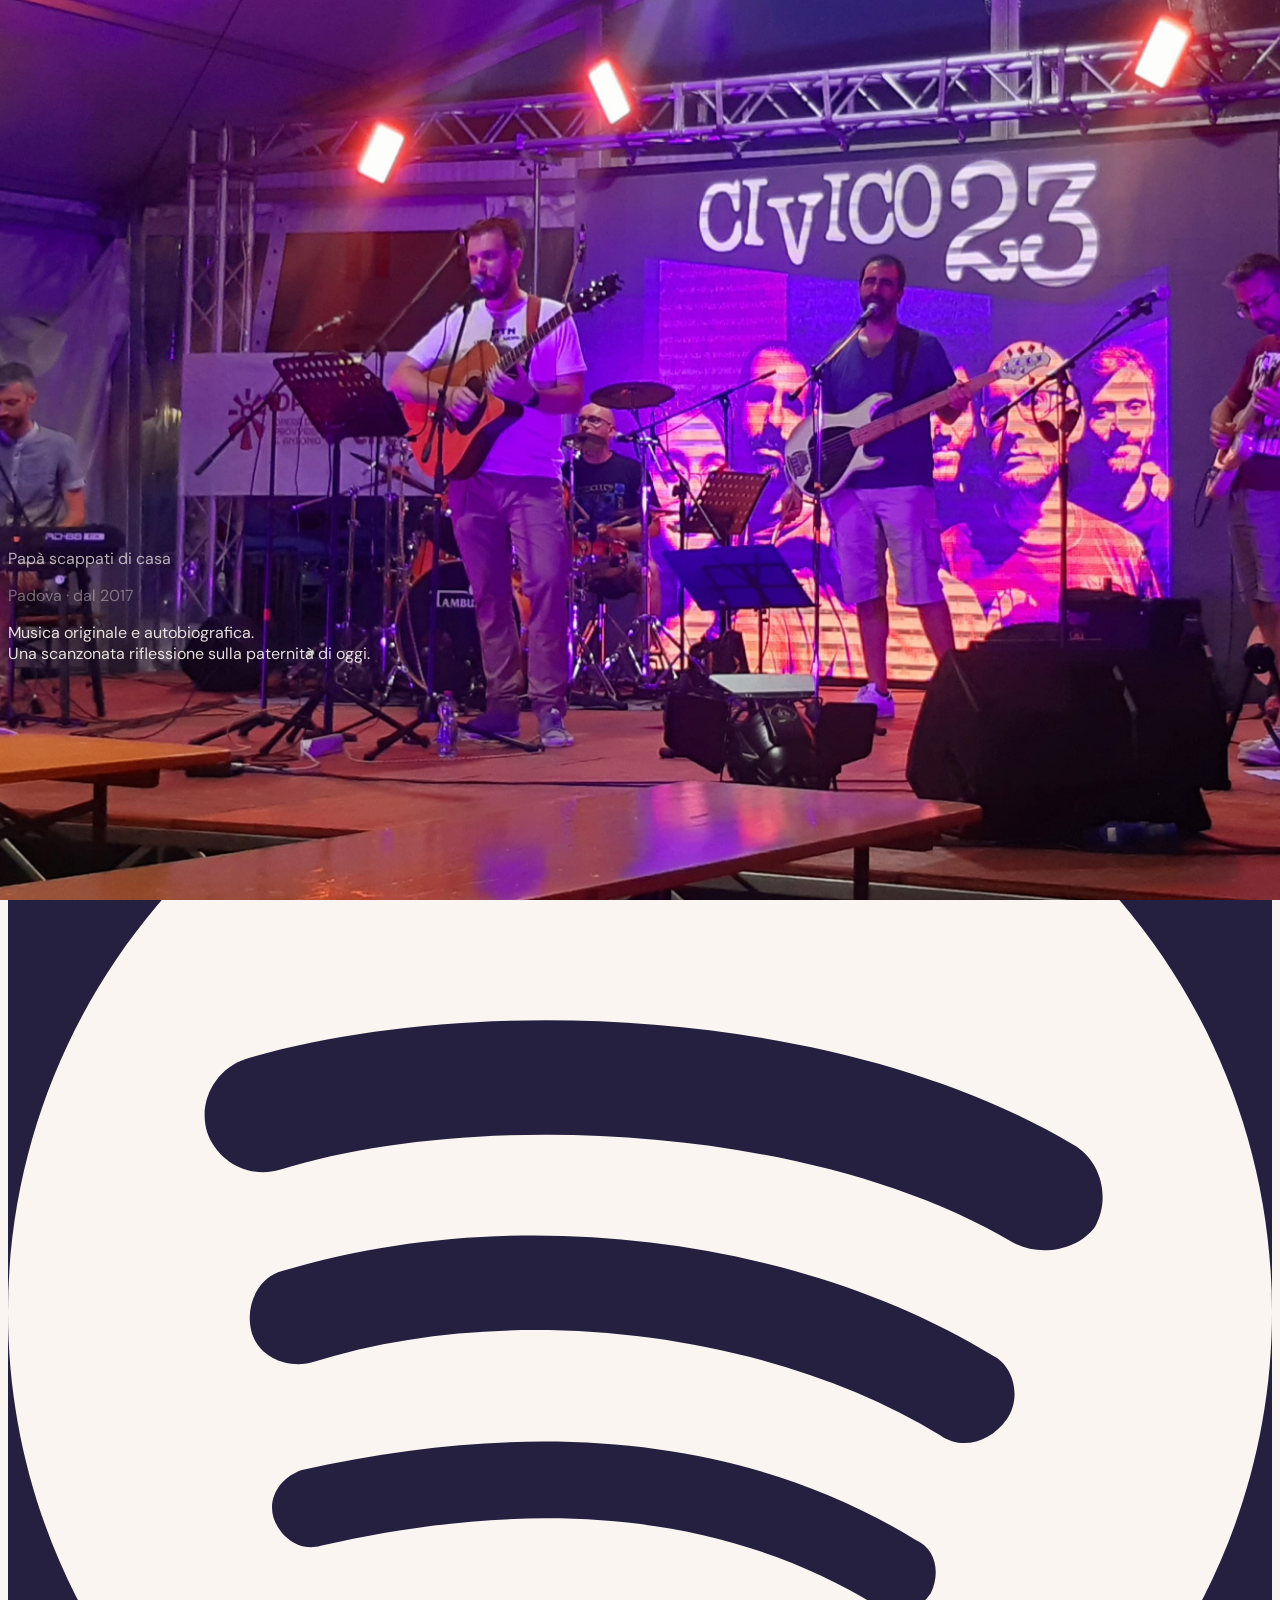
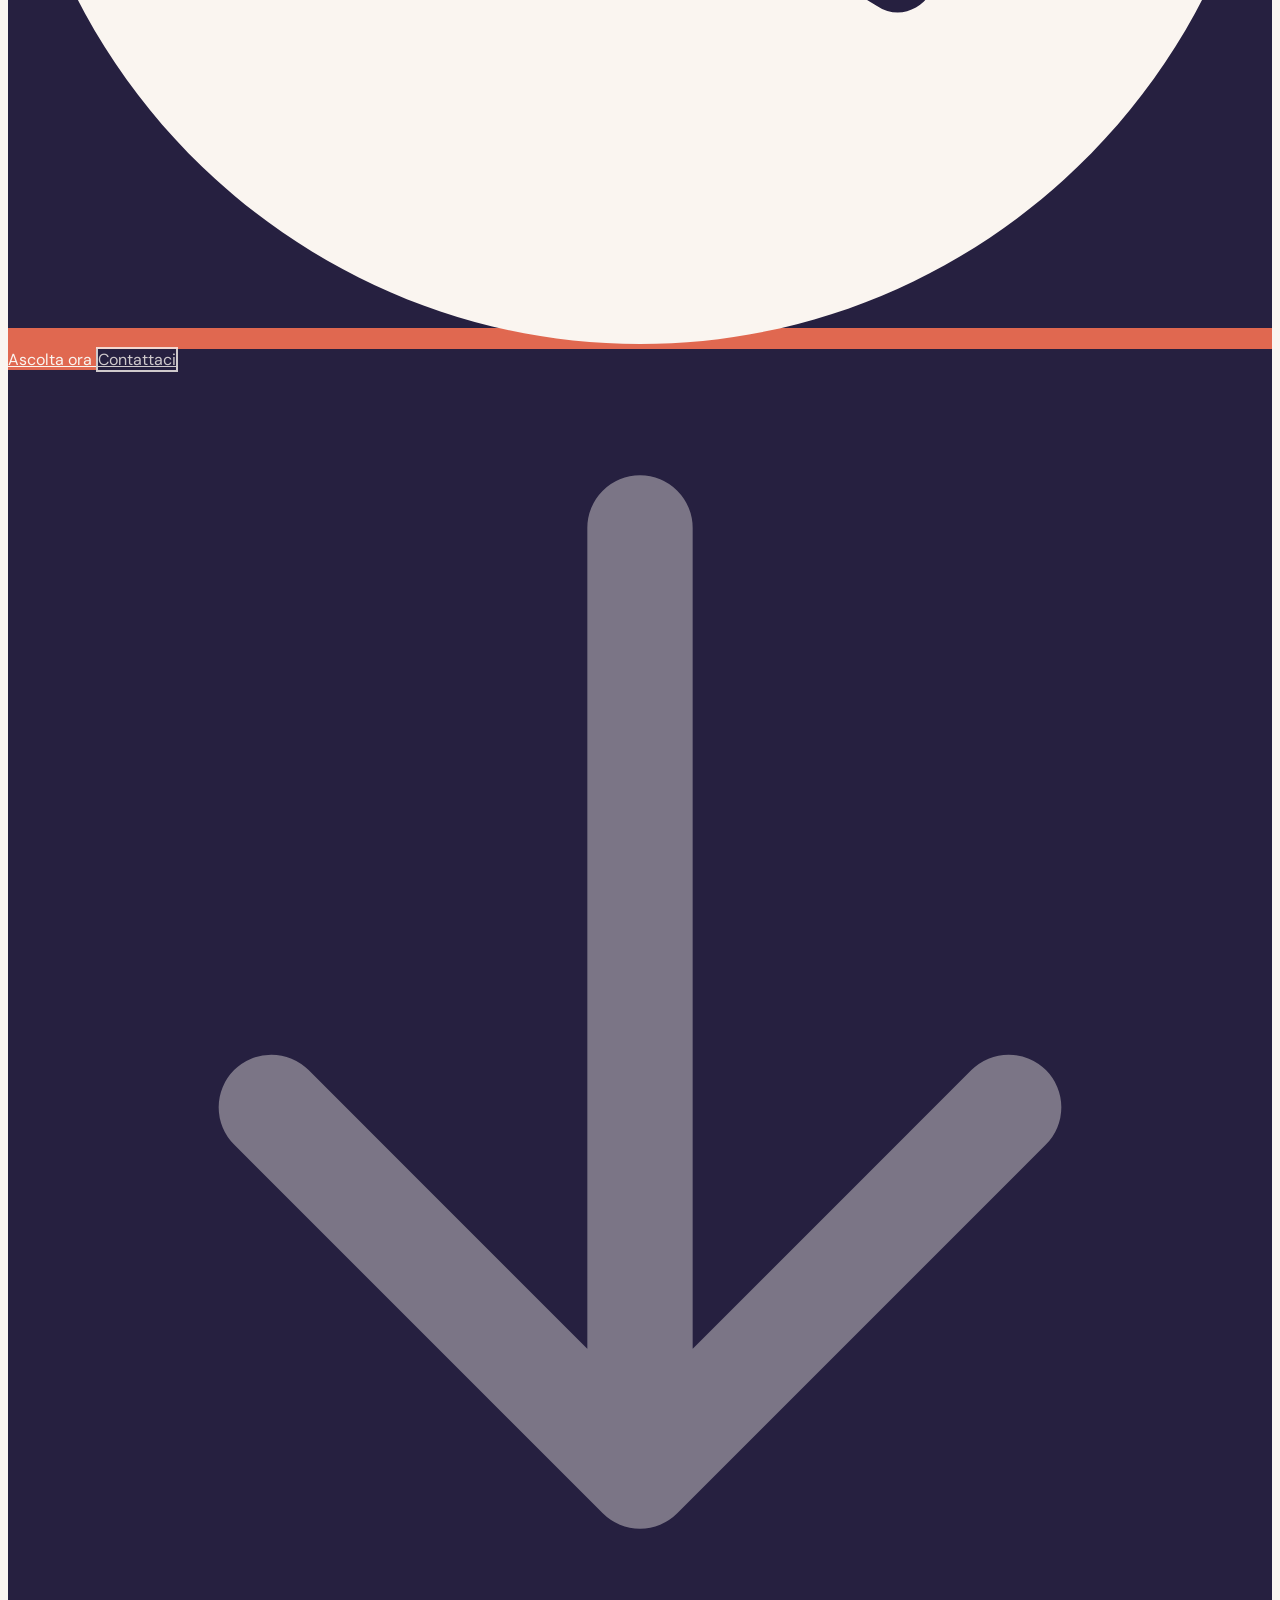
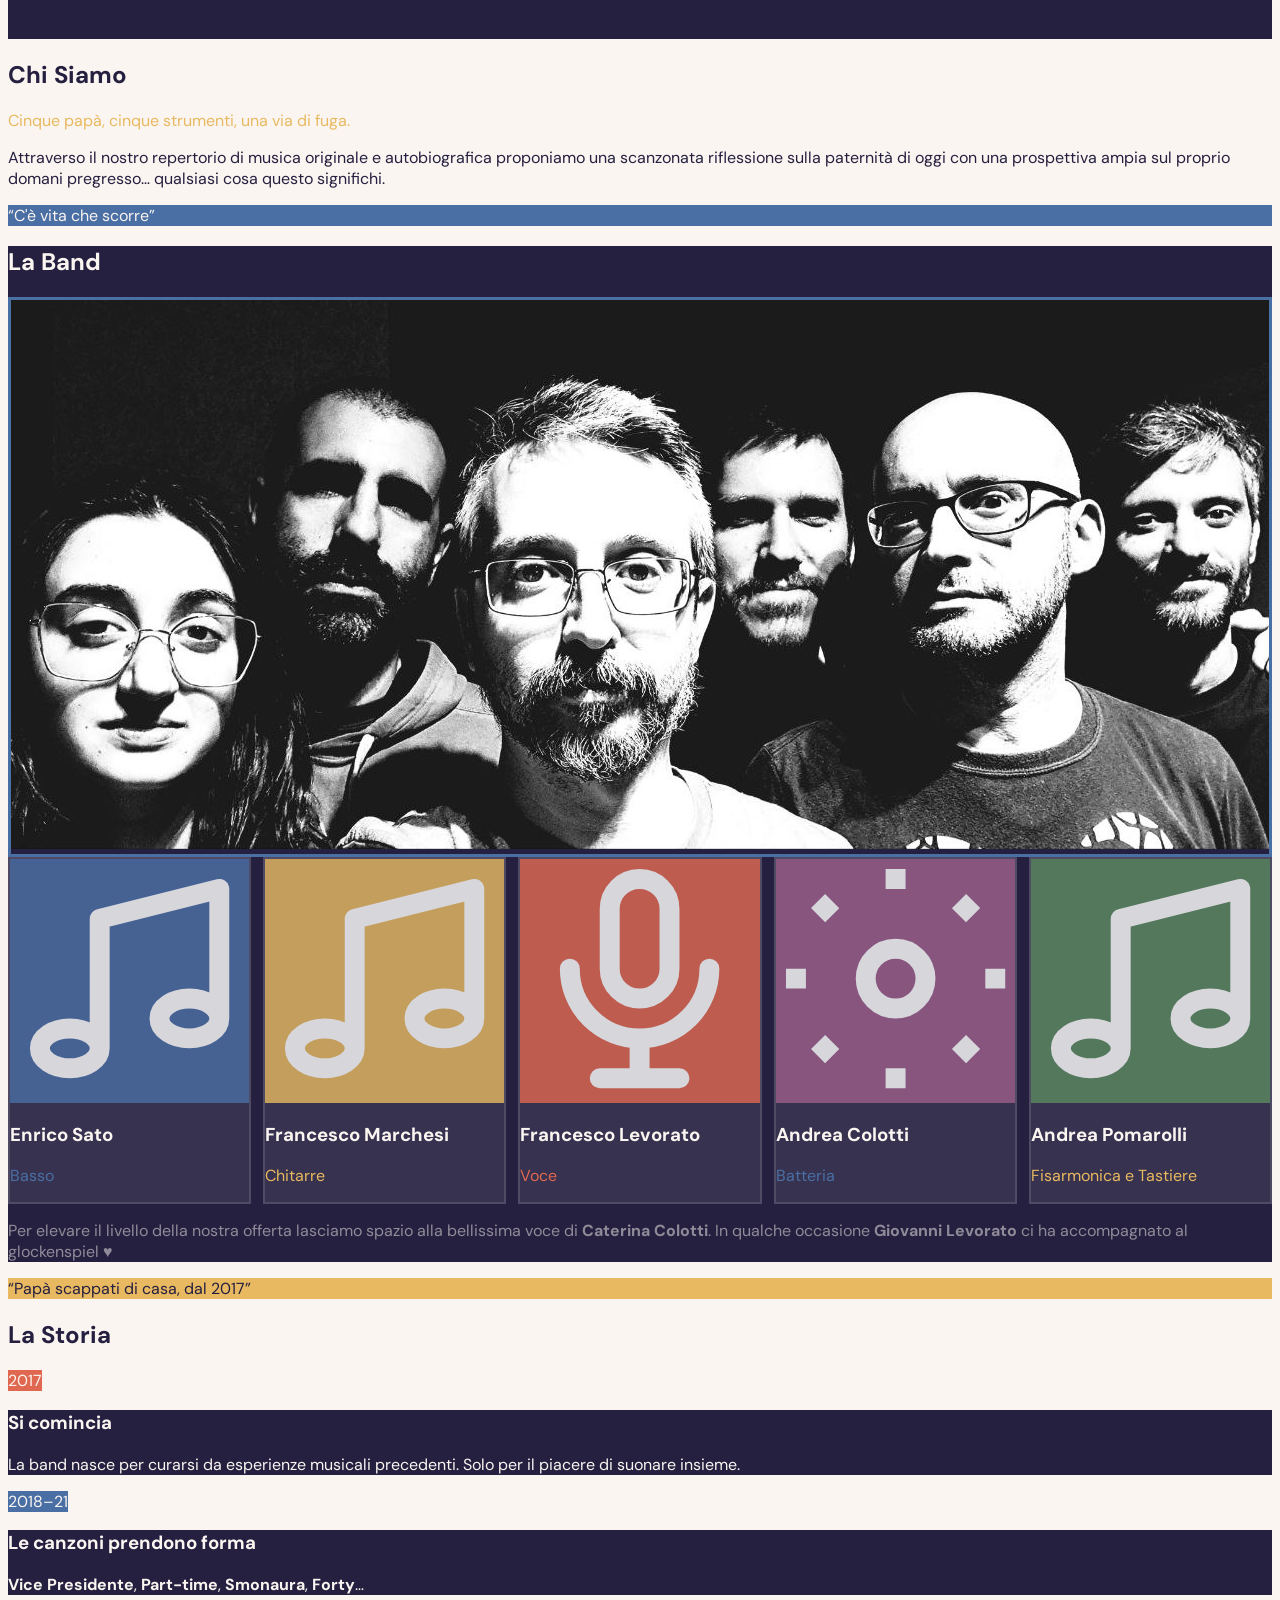
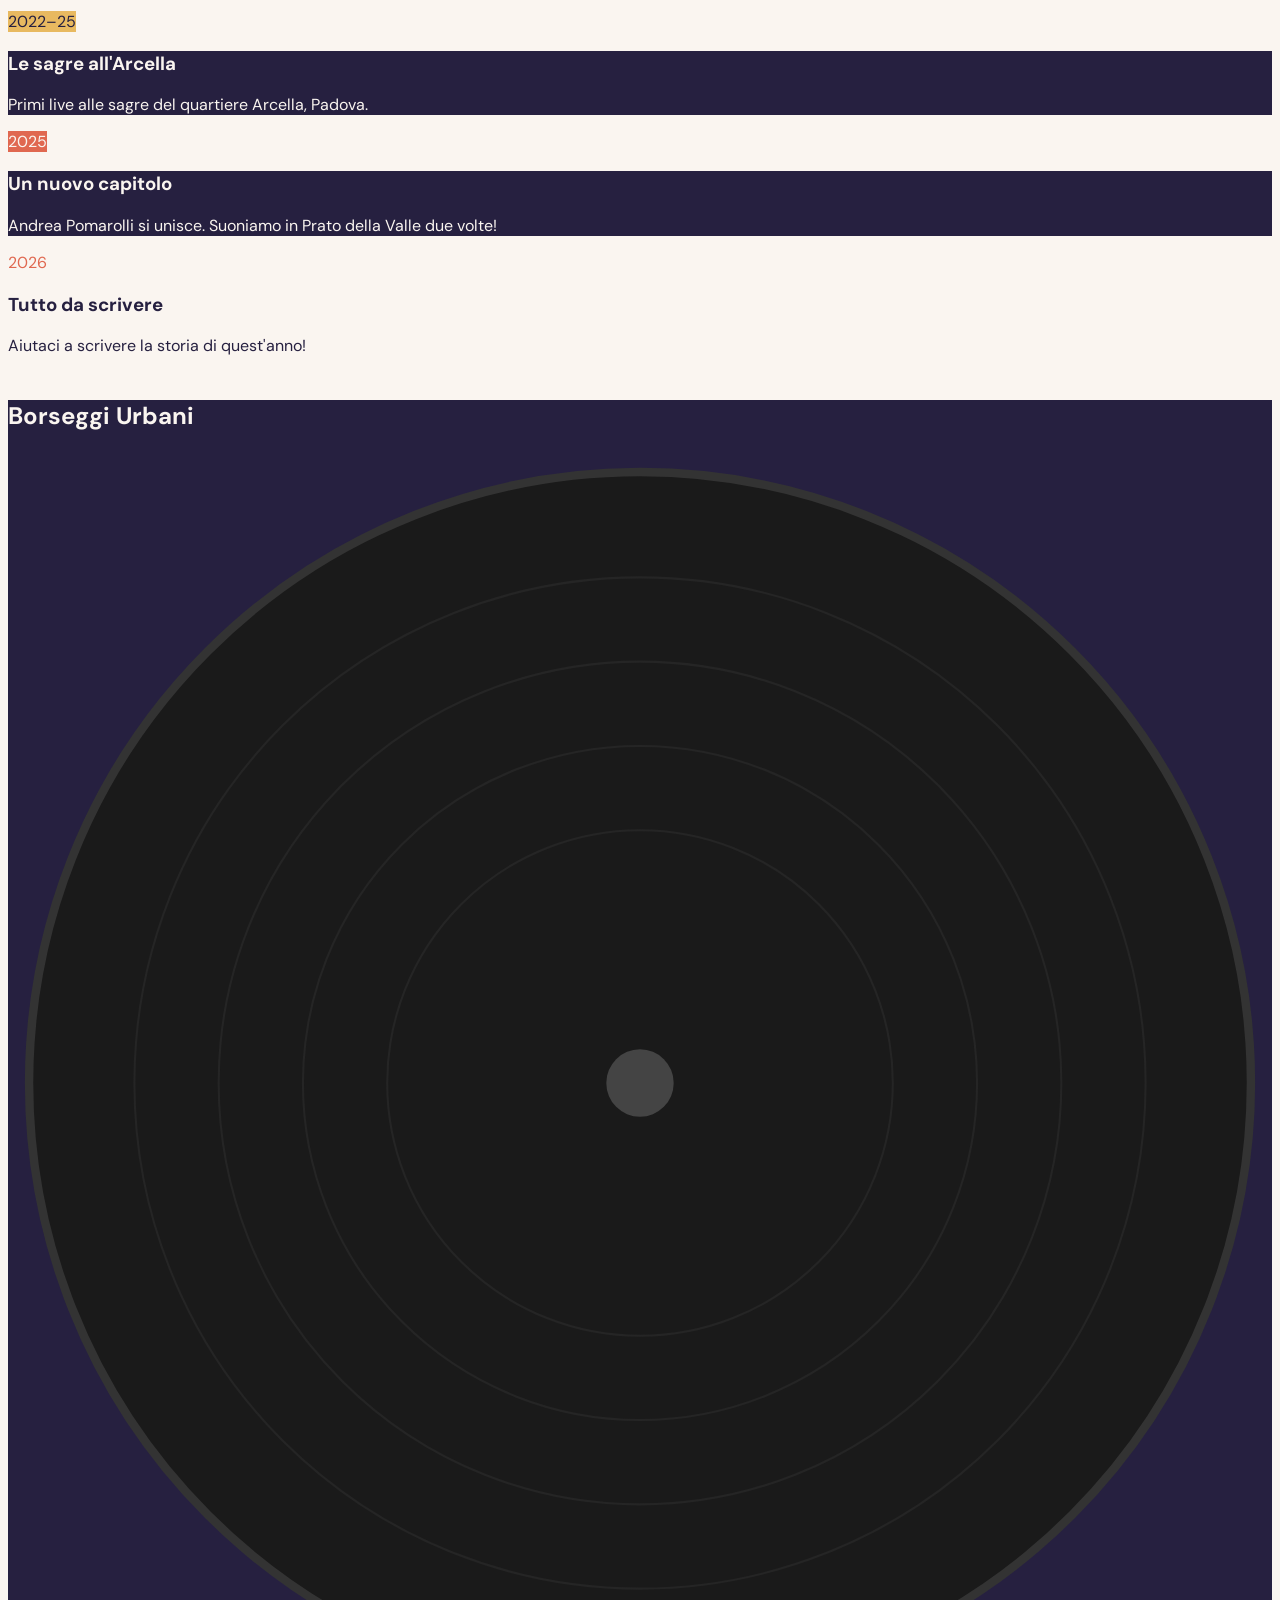
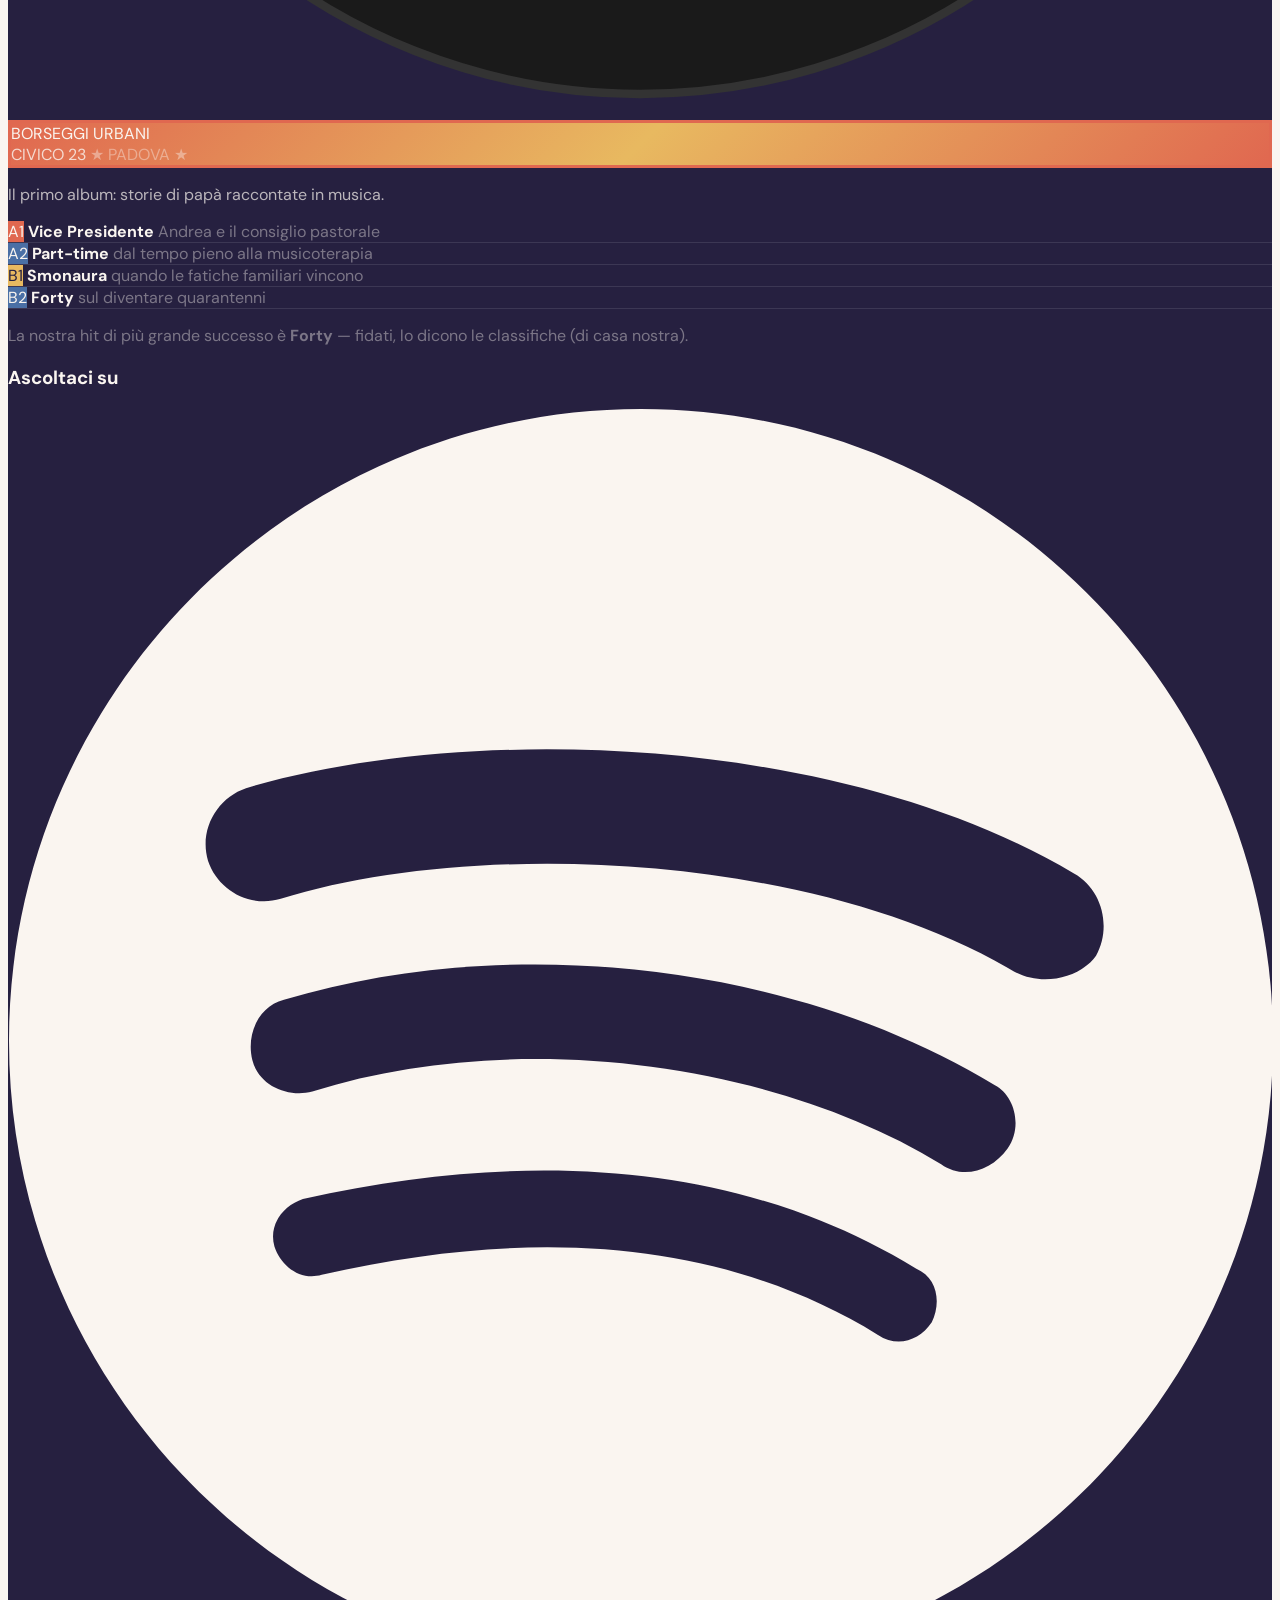
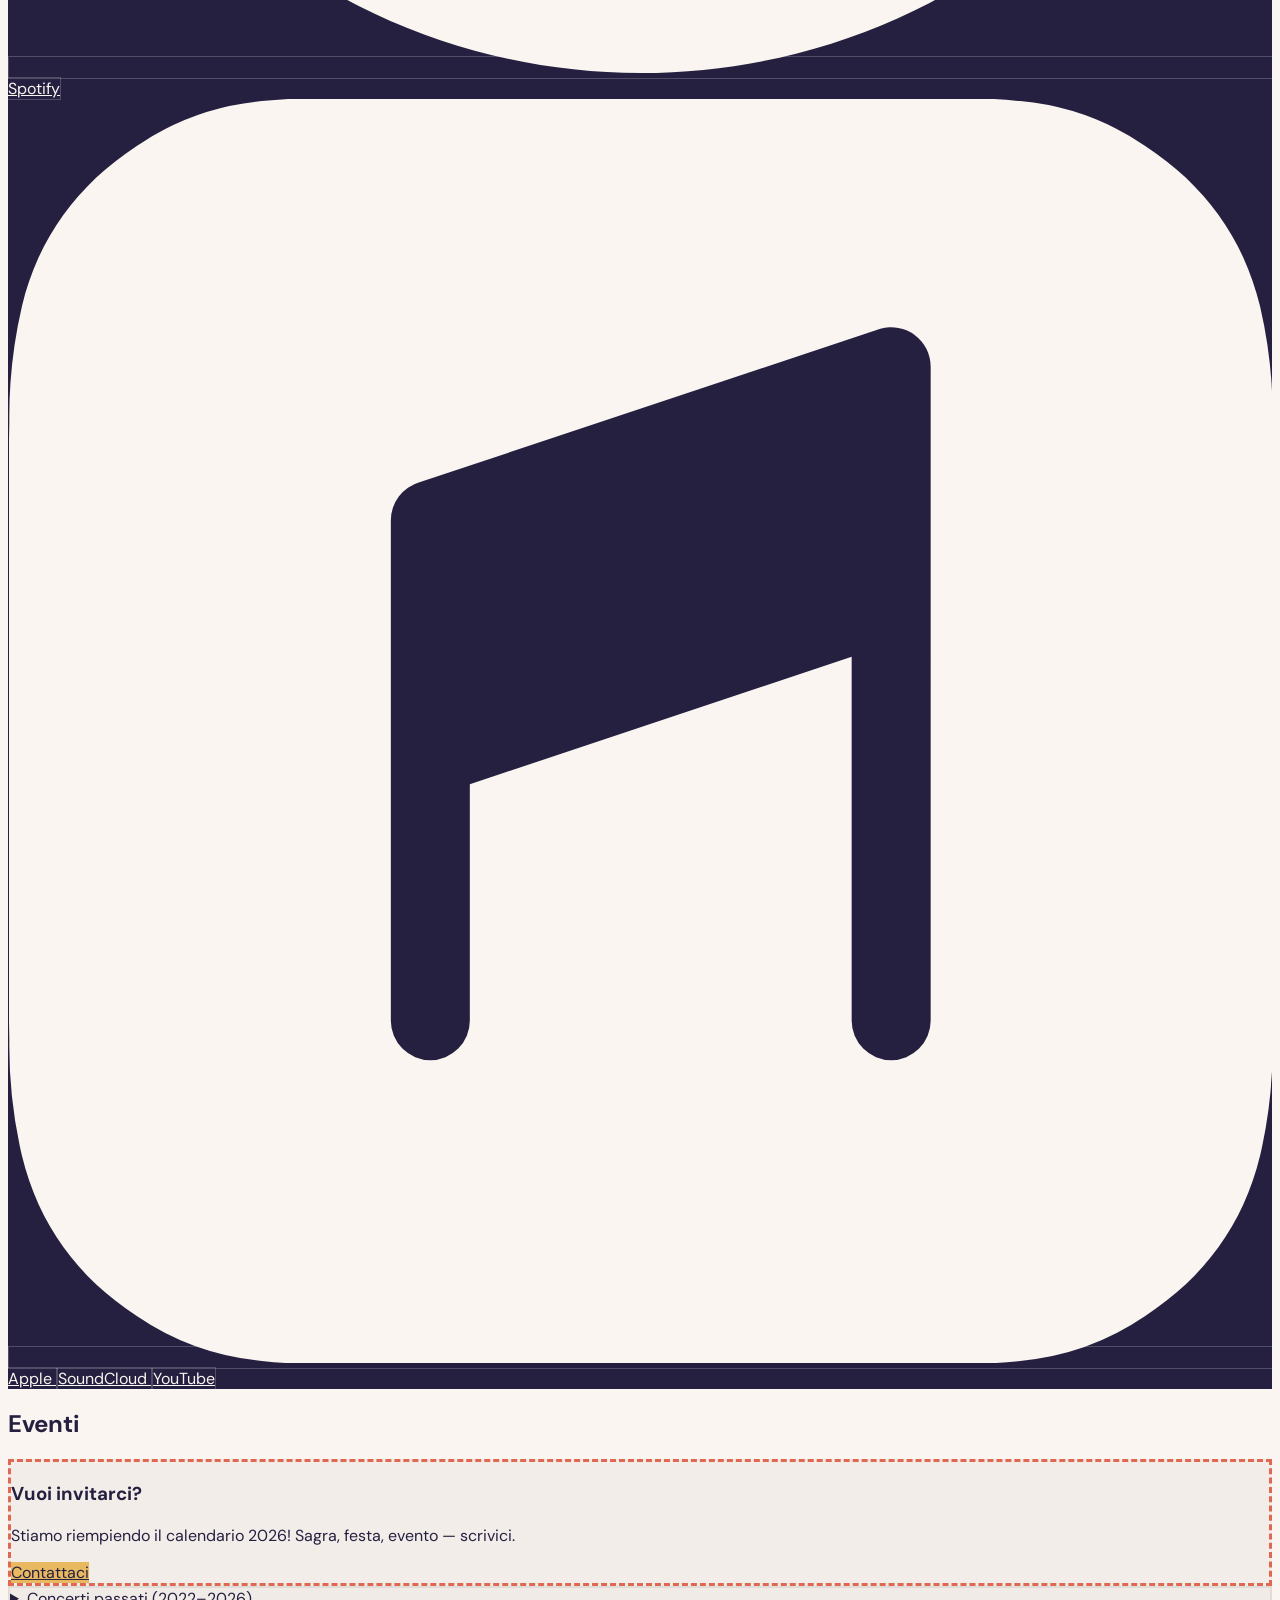
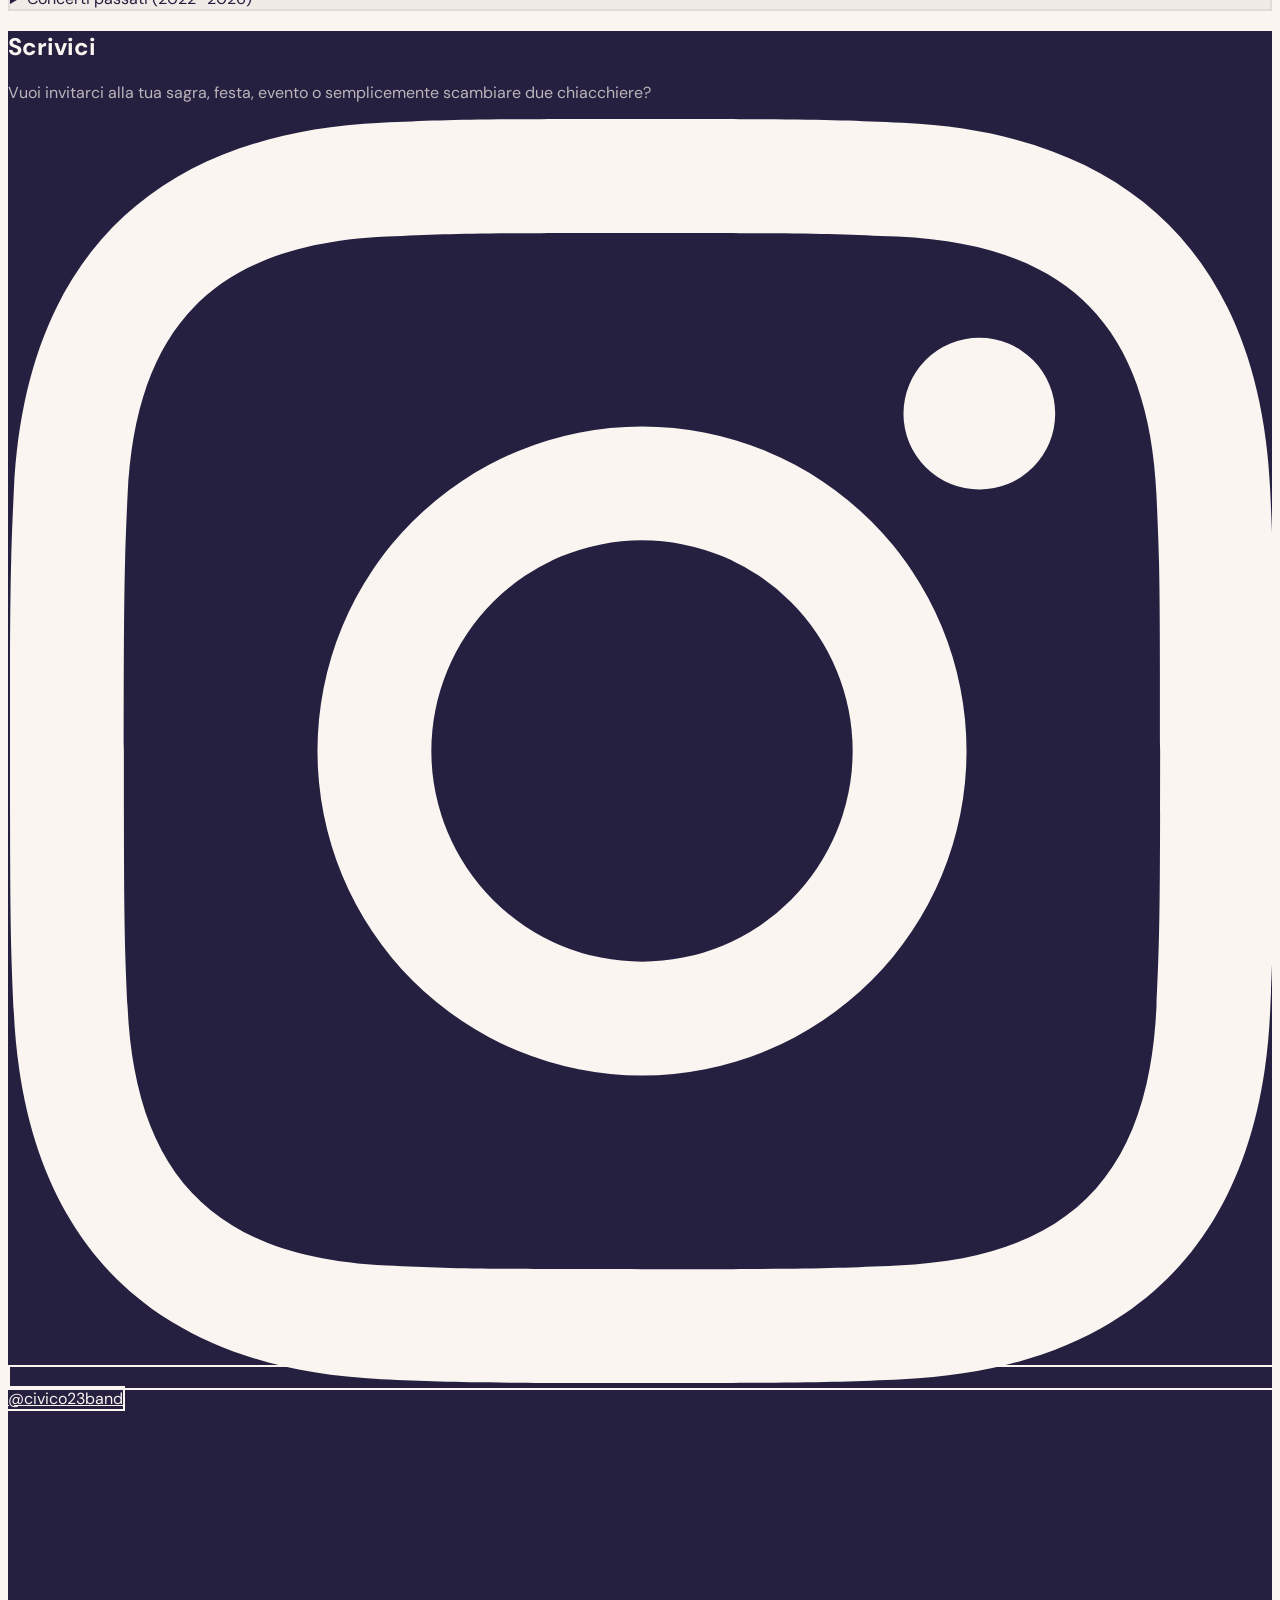
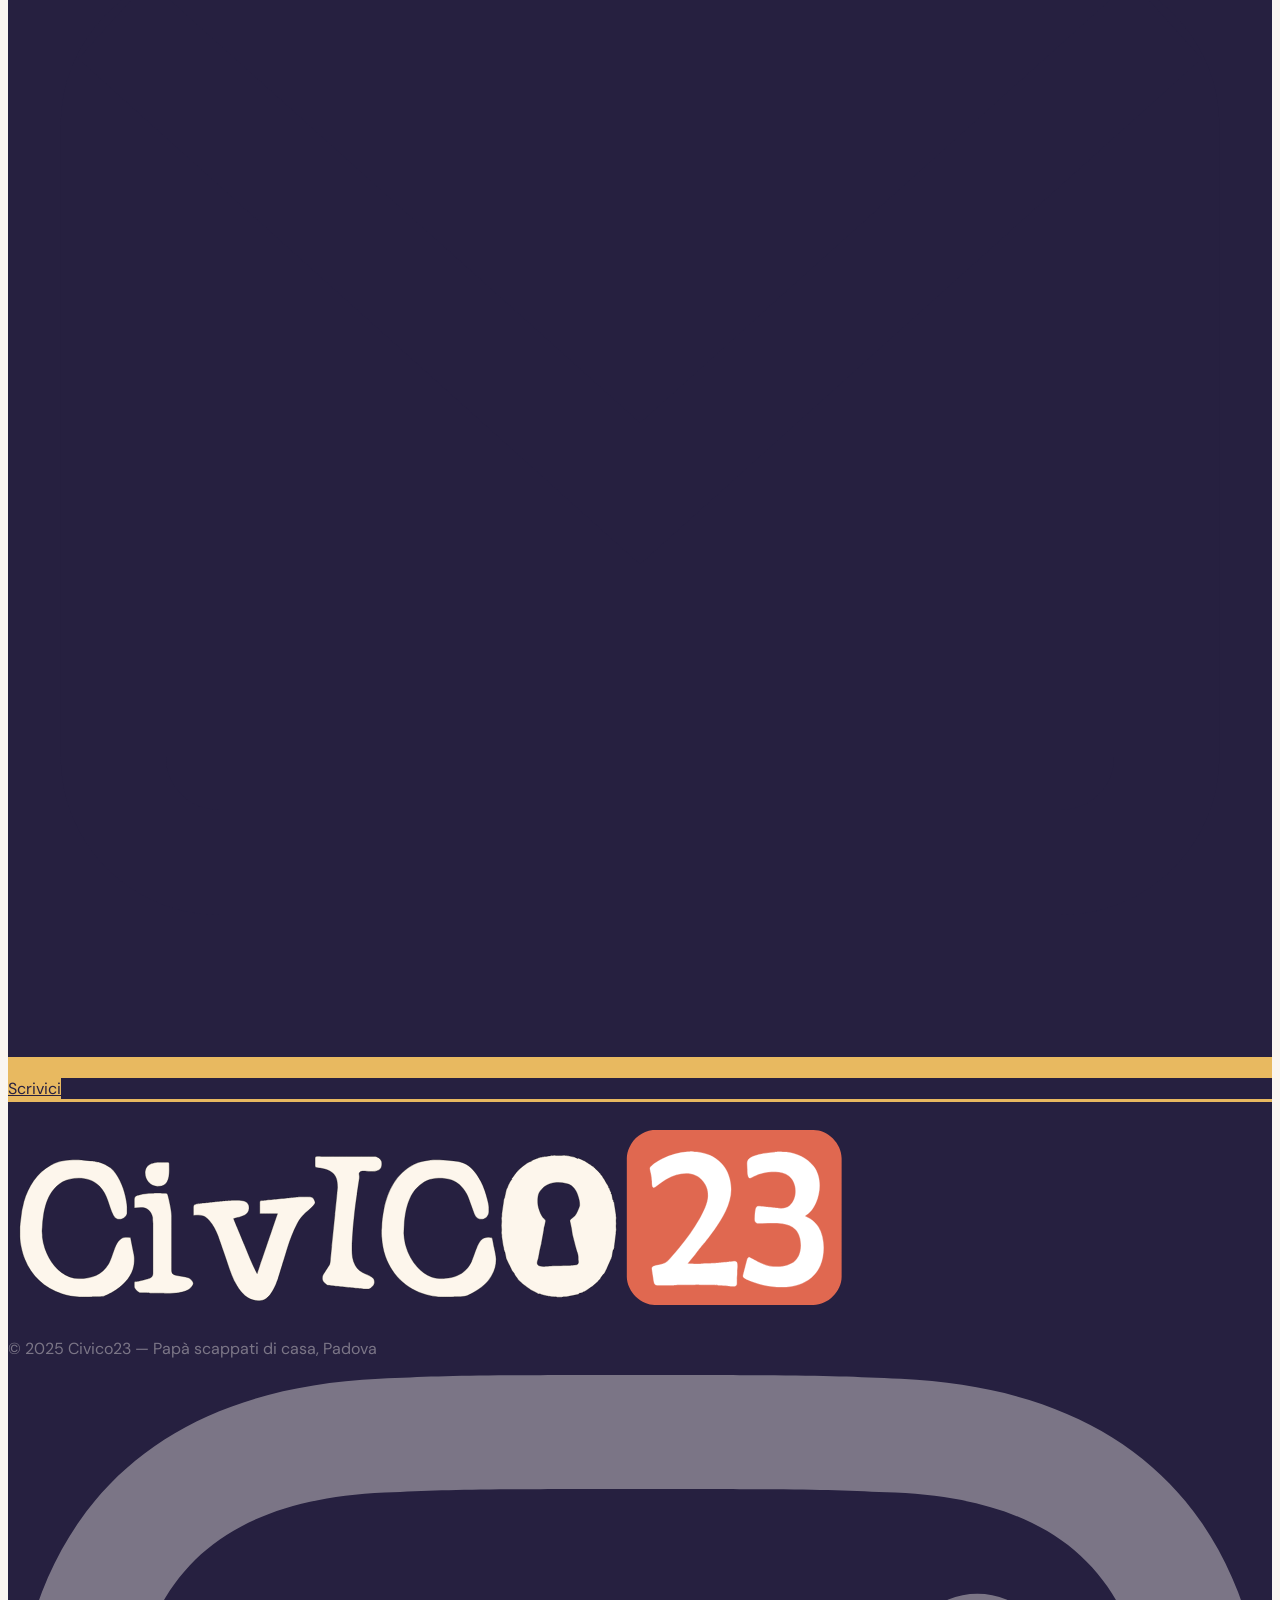
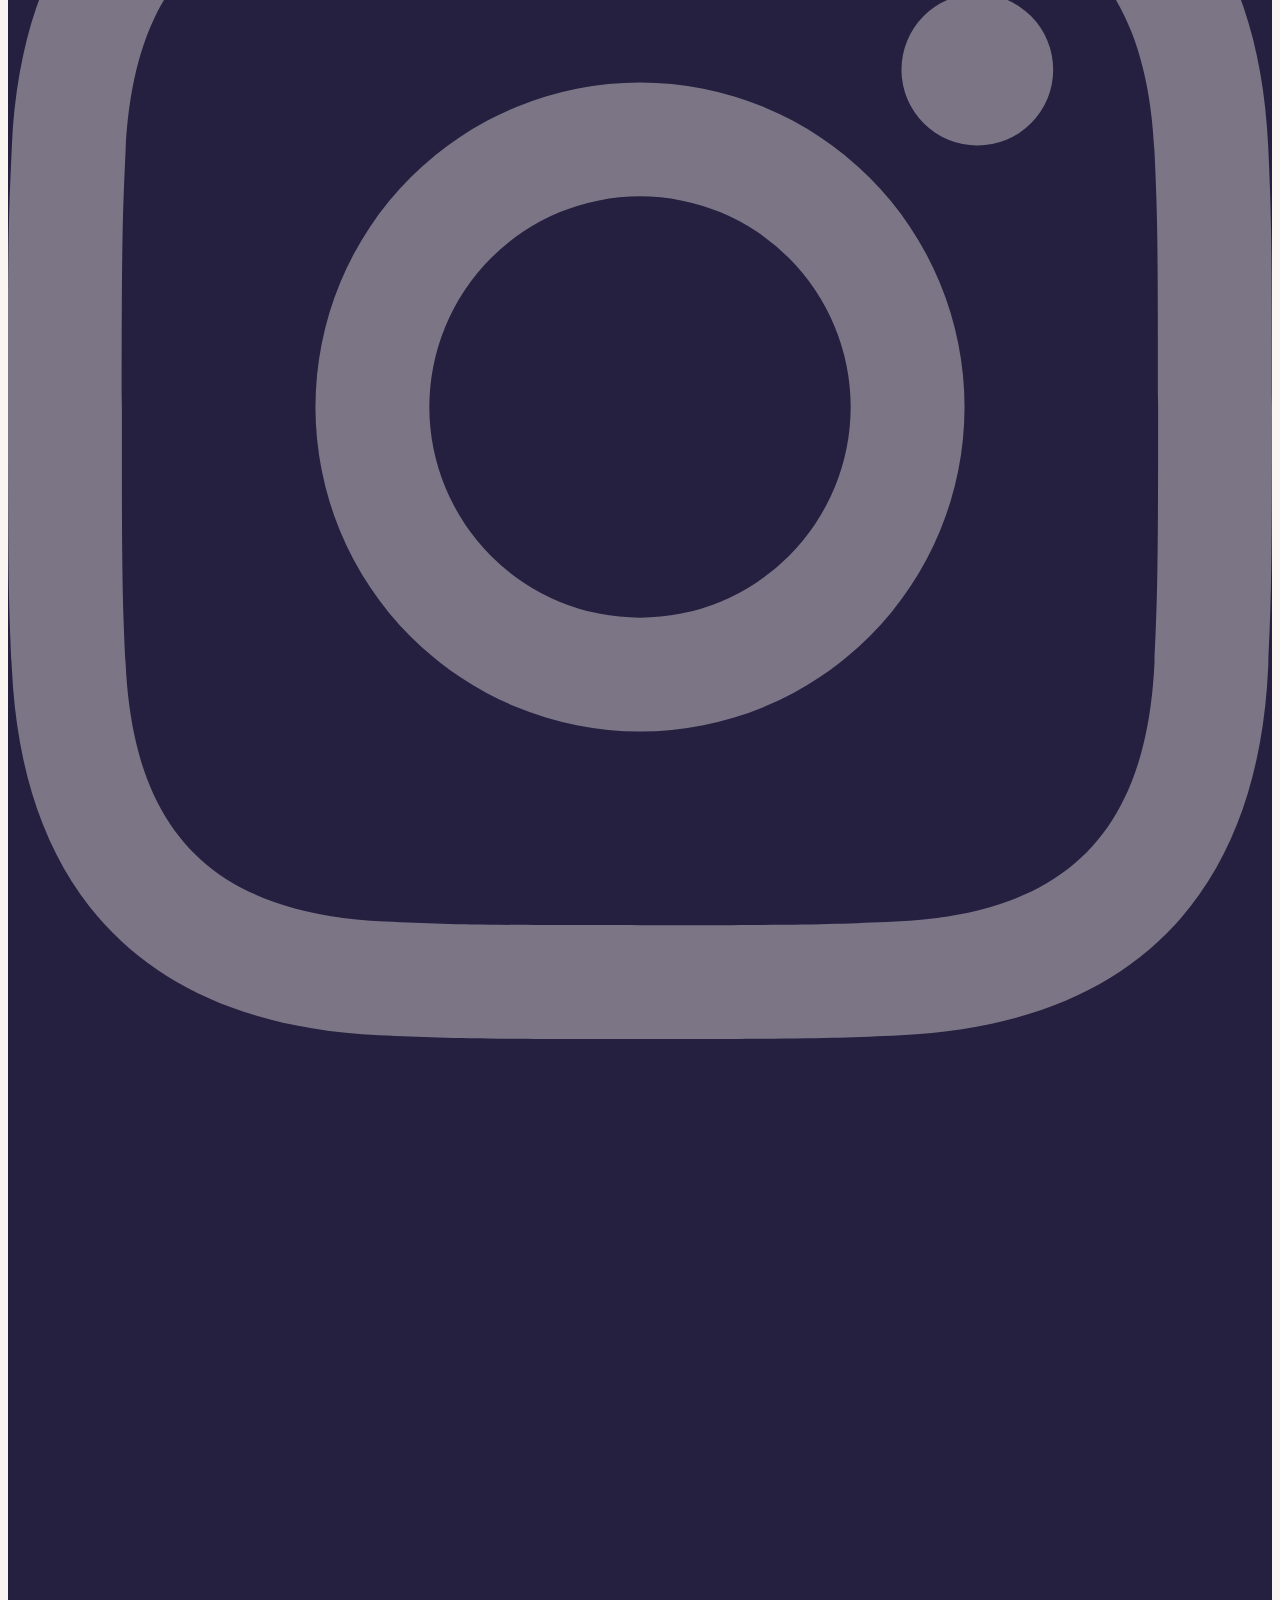
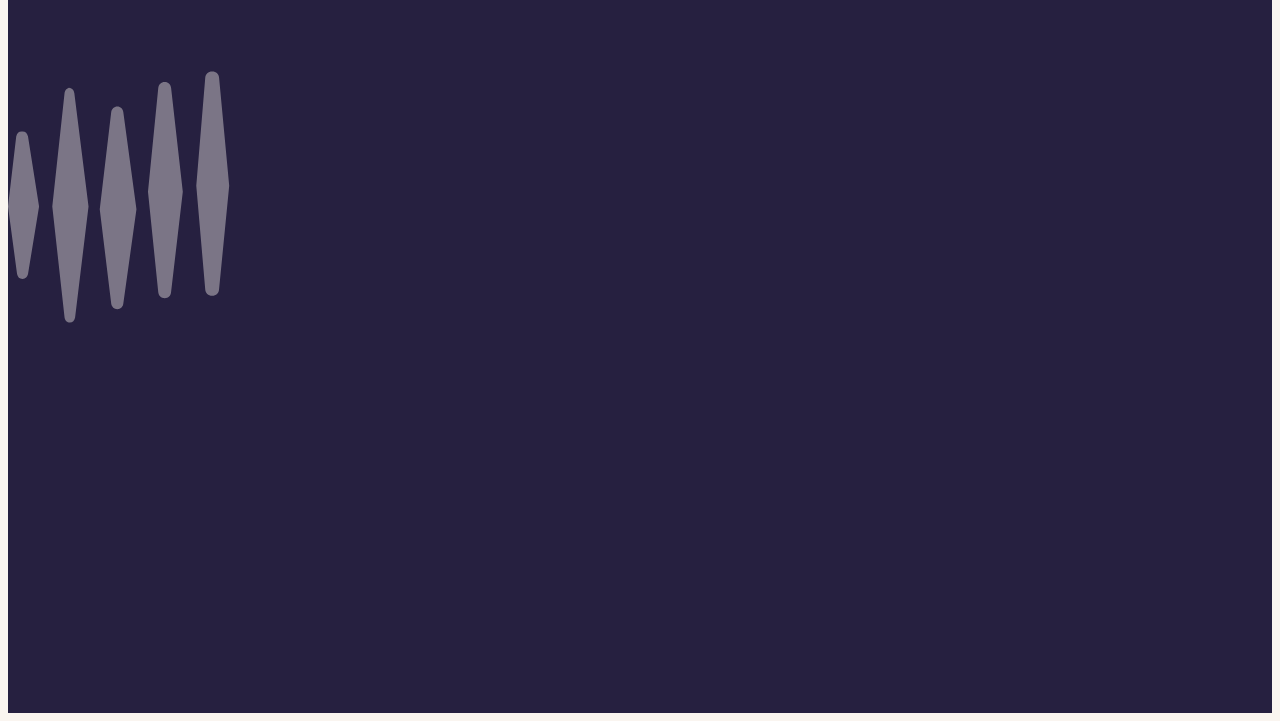
==== commit f237097a: "Refactor eventi su events.json e aggiungi JSON-LD per SEO - Aggiunto events.json come unica fonte di" ====
--- a/index.html
+++ b/index.html
@@ -423,56 +423,8 @@
       <h2 class="font-display font-bold text-3xl md:text-4xl text-center mb-3">Eventi</h2>
       <div class="w-16 h-1 rounded mx-auto mb-10" style="background: var(--c-accent);"></div>
 
-      <!-- Prossimo evento -->
-      <div class="rounded-2xl p-8 mb-4 theme-transition" style="background: var(--c-dark); color: var(--c-light);">
-        <div class="flex flex-col sm:flex-row items-center gap-4">
-          <span class="inline-block text-sm font-bold px-4 py-1 rounded-full" style="background: var(--c-warm); color: var(--c-dark);">22 Mar 2026</span>
-          <div class="text-center sm:text-left">
-            <h3 class="font-display font-bold text-xl">Artisti di strada in Prato della Valle</h3>
-            <p class="text-sm opacity-60">Live come artisti di strada in Prato della Valle, Padova</p>
-          </div>
-        </div>
-      </div>
-
-      <div class="rounded-2xl p-8 mb-4 theme-transition" style="background: var(--c-dark); color: var(--c-light);">
-        <div class="flex flex-col sm:flex-row items-center gap-4">
-          <span class="inline-block text-sm font-bold px-4 py-1 rounded-full" style="background: var(--c-accent); color: var(--c-light);">16 Mag 2026</span>
-          <div class="text-center sm:text-left">
-            <h3 class="font-display font-bold text-xl">Sala Polivalente di San Carlo</h3>
-            <p class="text-sm opacity-60">Live assieme ad altre band nella Sala Polivalente di San Carlo, Padova</p>
-          </div>
-        </div>
-      </div>
-
-      <div class="rounded-2xl p-8 mb-4 theme-transition" style="background: var(--c-dark); color: var(--c-light);">
-        <div class="flex flex-col sm:flex-row items-center gap-4">
-          <span class="inline-block text-sm font-bold px-4 py-1 rounded-full" style="background: var(--c-accent2); color: var(--c-light);">6 Giu 2026</span>
-          <div class="text-center sm:text-left">
-            <h3 class="font-display font-bold text-xl">Sagra della SS. Trinit&agrave;</h3>
-            <p class="text-sm opacity-60">Live alla sagra della Santissima Trinit&agrave;, Padova</p>
-          </div>
-        </div>
-      </div>
-
-      <div class="rounded-2xl p-8 mb-4 theme-transition" style="background: var(--c-dark); color: var(--c-light);">
-        <div class="flex flex-col sm:flex-row items-center gap-4">
-          <span class="inline-block text-sm font-bold px-4 py-1 rounded-full" style="background: var(--c-warm); color: var(--c-dark);">20 Giu 2026</span>
-          <div class="text-center sm:text-left">
-            <h3 class="font-display font-bold text-xl">Sagra di Pontevigodarzere</h3>
-            <p class="text-sm opacity-60">Live alla sagra di Pontevigodarzere, Padova</p>
-          </div>
-        </div>
-      </div>
-
-      <div class="rounded-2xl p-8 mb-4 theme-transition" style="background: var(--c-dark); color: var(--c-light);">
-        <div class="flex flex-col sm:flex-row items-center gap-4">
-          <span class="inline-block text-sm font-bold px-4 py-1 rounded-full" style="background: var(--c-accent); color: var(--c-light);">Set 2026</span>
-          <div class="text-center sm:text-left">
-            <h3 class="font-display font-bold text-xl">Sagra di San Carlo</h3>
-            <p class="text-sm opacity-60">Live alla sagra di San Carlo, quartiere Arcella, Padova</p>
-          </div>
-        </div>
-      </div>
+      <!-- Upcoming events rendered from events.json -->
+      <div id="upcoming-events"></div>
 
       <!-- CTA -->
       <div class="rounded-2xl p-8 text-center mb-8 theme-transition" style="border: 3px dashed var(--c-accent); background: rgba(0,0,0,0.03);">
@@ -482,63 +434,12 @@
       </div>
 
       <!-- Past events collapsible -->
-      <details class="rounded-2xl overflow-hidden" style="border: 2px solid rgba(0,0,0,0.1);">
-        <summary class="px-6 py-4 font-display font-bold text-lg cursor-pointer select-none" style="background: rgba(0,0,0,0.04);">
+      <details id="past-events" class="rounded-2xl overflow-hidden" style="border: 2px solid rgba(0,0,0,0.1);">
+        <summary id="past-events-summary" class="px-6 py-4 font-display font-bold text-lg cursor-pointer select-none" style="background: rgba(0,0,0,0.04);">
           Concerti passati (2022–2025)
         </summary>
-        <div class="px-6 py-4 space-y-1">
-          <h4 class="font-display font-bold mt-2 mb-2" style="color: var(--c-accent);">2025</h4>
-          <div class="flex items-center gap-4 py-2" style="border-bottom: 1px solid rgba(0,0,0,0.06);">
-            <span class="inline-block text-xs font-bold px-2 py-0.5 rounded" style="background: var(--c-dark); color: var(--c-light); min-width: 60px; text-align: center;">12 Ott</span>
-            <div><strong>Artisti di strada in Prato della Valle</strong> <span class="text-sm opacity-50">— prima volta come artisti di strada, Padova</span></div>
-          </div>
-          <div class="flex items-center gap-4 py-2" style="border-bottom: 1px solid rgba(0,0,0,0.06);">
-            <span class="inline-block text-xs font-bold px-2 py-0.5 rounded" style="background: var(--c-dark); color: var(--c-light); min-width: 60px; text-align: center;">22 Giu</span>
-            <div><strong>OPSA in Prato</strong> <span class="text-sm opacity-50">— Prato della Valle, Padova</span></div>
-          </div>
-          <div class="flex items-center gap-4 py-2" style="border-bottom: 1px solid rgba(0,0,0,0.06);">
-            <span class="inline-block text-xs font-bold px-2 py-0.5 rounded" style="background: var(--c-dark); color: var(--c-light); min-width: 60px; text-align: center;">1 Giu</span>
-            <div><strong>Sagra di San Bellino</strong> <span class="text-sm opacity-50">— Padova</span></div>
-          </div>
-          <div class="flex items-center gap-4 py-2" style="border-bottom: 1px solid rgba(0,0,0,0.06);">
-            <span class="inline-block text-xs font-bold px-2 py-0.5 rounded" style="background: var(--c-dark); color: var(--c-light); min-width: 60px; text-align: center;">18 Mag</span>
-            <div><strong>Fiera Campionaria</strong> <span class="text-sm opacity-50">— Padova</span></div>
-          </div>
-
-          <h4 class="font-display font-bold mt-4 mb-2" style="color: var(--c-accent);">2024</h4>
-          <div class="flex items-center gap-4 py-2" style="border-bottom: 1px solid rgba(0,0,0,0.06);">
-            <span class="inline-block text-xs font-bold px-2 py-0.5 rounded" style="background: var(--c-dark); color: var(--c-light); min-width: 60px; text-align: center;">7 Set</span>
-            <div><strong>Sagra di San Carlo</strong> <span class="text-sm opacity-50">— Arcella, Padova</span></div>
-          </div>
-          <div class="flex items-center gap-4 py-2" style="border-bottom: 1px solid rgba(0,0,0,0.06);">
-            <span class="inline-block text-xs font-bold px-2 py-0.5 rounded" style="background: var(--c-dark); color: var(--c-light); min-width: 60px; text-align: center;">19 Lug</span>
-            <div><strong>Sagra di Cadoneghe</strong> <span class="text-sm opacity-50">— Cadoneghe (PD)</span></div>
-          </div>
-          <div class="flex items-center gap-4 py-2" style="border-bottom: 1px solid rgba(0,0,0,0.06);">
-            <span class="inline-block text-xs font-bold px-2 py-0.5 rounded" style="background: var(--c-dark); color: var(--c-light); min-width: 60px; text-align: center;">1 Giu</span>
-            <div><strong>Sagra di San Bellino</strong> <span class="text-sm opacity-50">— Padova</span></div>
-          </div>
-          <div class="flex items-center gap-4 py-2" style="border-bottom: 1px solid rgba(0,0,0,0.06);">
-            <span class="inline-block text-xs font-bold px-2 py-0.5 rounded" style="background: var(--c-dark); color: var(--c-light); min-width: 60px; text-align: center;">21 Apr</span>
-            <div><strong>Festa della Porchetta</strong> <span class="text-sm opacity-50">— San Bellino, Padova</span></div>
-          </div>
-
-          <h4 class="font-display font-bold mt-4 mb-2" style="color: var(--c-accent);">2023</h4>
-          <div class="flex items-center gap-4 py-2" style="border-bottom: 1px solid rgba(0,0,0,0.06);">
-            <span class="inline-block text-xs font-bold px-2 py-0.5 rounded" style="background: var(--c-dark); color: var(--c-light); min-width: 60px; text-align: center;">16 Giu</span>
-            <div><strong>Sagra SS. Trinit&agrave;</strong> <span class="text-sm opacity-50">— Padova</span></div>
-          </div>
-          <div class="flex items-center gap-4 py-2" style="border-bottom: 1px solid rgba(0,0,0,0.06);">
-            <span class="inline-block text-xs font-bold px-2 py-0.5 rounded" style="background: var(--c-dark); color: var(--c-light); min-width: 60px; text-align: center;">28 Mag</span>
-            <div><strong>Sagra di San Bellino</strong> <span class="text-sm opacity-50">— Padova</span></div>
-          </div>
-
-          <h4 class="font-display font-bold mt-4 mb-2" style="color: var(--c-accent);">2022</h4>
-          <div class="flex items-center gap-4 py-2">
-            <span class="inline-block text-xs font-bold px-2 py-0.5 rounded" style="background: var(--c-dark); color: var(--c-light); min-width: 60px; text-align: center;">18 Set</span>
-            <div><strong>Sagra di San Carlo</strong> <span class="text-sm opacity-50">— Arcella, Padova</span></div>
-          </div>
-        </div>
+        <!-- Past events rendered from events.json -->
+        <div id="past-events-list" class="px-6 py-4 space-y-1"></div>
       </details>
     </div>
   </section>
@@ -596,6 +497,148 @@
   (function () {
     'use strict';
 
+    /* === Events: render upcoming + archive from events.json + JSON-LD === */
+    (function renderEvents() {
+      const MONTHS = ['Gen','Feb','Mar','Apr','Mag','Giu','Lug','Ago','Set','Ott','Nov','Dic'];
+      const PILL_COLORS = [
+        { bg: 'var(--c-warm)', fg: 'var(--c-dark)' },
+        { bg: 'var(--c-accent)', fg: 'var(--c-light)' },
+        { bg: 'var(--c-accent2)', fg: 'var(--c-light)' }
+      ];
+      const upcomingEl = document.getElementById('upcoming-events');
+      const archiveEl = document.getElementById('past-events-list');
+      const archiveDetails = document.getElementById('past-events');
+      const archiveSummary = document.getElementById('past-events-summary');
+      if (!upcomingEl || !archiveEl) return;
+
+      const today = (function () {
+        const d = new Date();
+        return d.getFullYear() + '-' +
+          String(d.getMonth() + 1).padStart(2, '0') + '-' +
+          String(d.getDate()).padStart(2, '0');
+      })();
+
+      function escapeHtml(s) {
+        return String(s).replace(/[&<>"']/g, function (c) {
+          return { '&': '&amp;', '<': '&lt;', '>': '&gt;', '"': '&quot;', "'": '&#39;' }[c];
+        });
+      }
+
+      function formatDateLabel(date, approximateMonth, withYear) {
+        const parts = date.split('-');
+        const month = MONTHS[parseInt(parts[1], 10) - 1];
+        const day = parseInt(parts[2], 10);
+        const year = parts[0];
+        const dayMonth = approximateMonth ? month : day + ' ' + month;
+        return withYear ? dayMonth + ' ' + year : dayMonth;
+      }
+
+      function renderUpcoming(events) {
+        events.forEach(function (e, i) {
+          const color = PILL_COLORS[i % PILL_COLORS.length];
+          const card = document.createElement('div');
+          card.className = 'rounded-2xl p-8 mb-4 theme-transition';
+          card.style.cssText = 'background: var(--c-dark); color: var(--c-light);';
+          card.innerHTML =
+            '<div class="flex flex-col sm:flex-row items-center gap-4">' +
+              '<span class="inline-block text-sm font-bold px-4 py-1 rounded-full whitespace-nowrap" ' +
+              'style="background: ' + color.bg + '; color: ' + color.fg + ';">' +
+              escapeHtml(formatDateLabel(e.date, e.approximateMonth, true)) + '</span>' +
+              '<div class="text-center sm:text-left">' +
+                '<h3 class="font-display font-bold text-xl">' + escapeHtml(e.title) + '</h3>' +
+                (e.description ? '<p class="text-sm opacity-60">' + escapeHtml(e.description) + '</p>' : '') +
+              '</div>' +
+            '</div>';
+          upcomingEl.appendChild(card);
+        });
+      }
+
+      function renderArchive(events) {
+        let currentYear = null;
+        let isFirstHeading = true;
+        events.forEach(function (e) {
+          const year = e.date.slice(0, 4);
+          if (year !== currentYear) {
+            const h = document.createElement('h4');
+            h.className = 'font-display font-bold mb-2 ' + (isFirstHeading ? 'mt-2' : 'mt-4');
+            h.style.color = 'var(--c-accent)';
+            h.textContent = year;
+            archiveEl.appendChild(h);
+            currentYear = year;
+            isFirstHeading = false;
+          }
+          const row = document.createElement('div');
+          row.className = 'flex items-center gap-4 py-2';
+          row.style.borderBottom = '1px solid rgba(0,0,0,0.06)';
+          const summary = e.archiveSummary;
+          row.innerHTML =
+            '<span class="inline-block text-xs font-bold px-2 py-0.5 rounded" ' +
+            'style="background: var(--c-dark); color: var(--c-light); min-width: 60px; text-align: center;">' +
+            escapeHtml(formatDateLabel(e.date, e.approximateMonth, false)) +
+            '</span><div><strong>' + escapeHtml(e.title) + '</strong>' +
+            (summary ? ' <span class="text-sm opacity-50">— ' + escapeHtml(summary) + '</span>' : '') +
+            '</div>';
+          archiveEl.appendChild(row);
+        });
+      }
+
+      function updateArchiveSummary(events) {
+        if (!archiveSummary) return;
+        if (!events.length) {
+          if (archiveDetails) archiveDetails.style.display = 'none';
+          return;
+        }
+        const years = events.map(function (e) { return e.date.slice(0, 4); });
+        const min = years[years.length - 1];
+        const max = years[0];
+        archiveSummary.textContent = 'Concerti passati ' + (min === max ? '(' + min + ')' : '(' + min + '–' + max + ')');
+      }
+
+      function injectJsonLd(events) {
+        if (!events.length) return;
+        const graph = events.map(function (e) {
+          const obj = {
+            '@context': 'https://schema.org',
+            '@type': 'Event',
+            name: e.title,
+            startDate: e.date,
+            eventStatus: 'https://schema.org/EventScheduled',
+            eventAttendanceMode: 'https://schema.org/OfflineEventAttendanceMode',
+            location: {
+              '@type': 'Place',
+              name: 'Padova',
+              address: {
+                '@type': 'PostalAddress',
+                addressLocality: 'Padova',
+                addressCountry: 'IT'
+              }
+            },
+            performer: { '@type': 'MusicGroup', name: 'Civico23' },
+            organizer: { '@type': 'Organization', name: 'Civico23' }
+          };
+          if (e.description) obj.description = e.description;
+          return obj;
+        });
+        const script = document.createElement('script');
+        script.type = 'application/ld+json';
+        script.textContent = JSON.stringify(graph);
+        document.head.appendChild(script);
+      }
+
+      fetch('events.json')
+        .then(function (r) { return r.json(); })
+        .then(function (events) {
+          events.sort(function (a, b) { return a.date.localeCompare(b.date); });
+          const upcoming = events.filter(function (e) { return e.date >= today; });
+          const past = events.filter(function (e) { return e.date < today; }).reverse();
+          renderUpcoming(upcoming);
+          renderArchive(past);
+          updateArchiveSummary(past);
+          injectJsonLd(upcoming);
+        })
+        .catch(function () { /* fail silently — sections stay empty */ });
+    })();
+
     /* === Mobile menu === */
     var mobileToggle = document.getElementById('mobile-toggle');
     var mobileMenu = document.getElementById('mobile-menu');
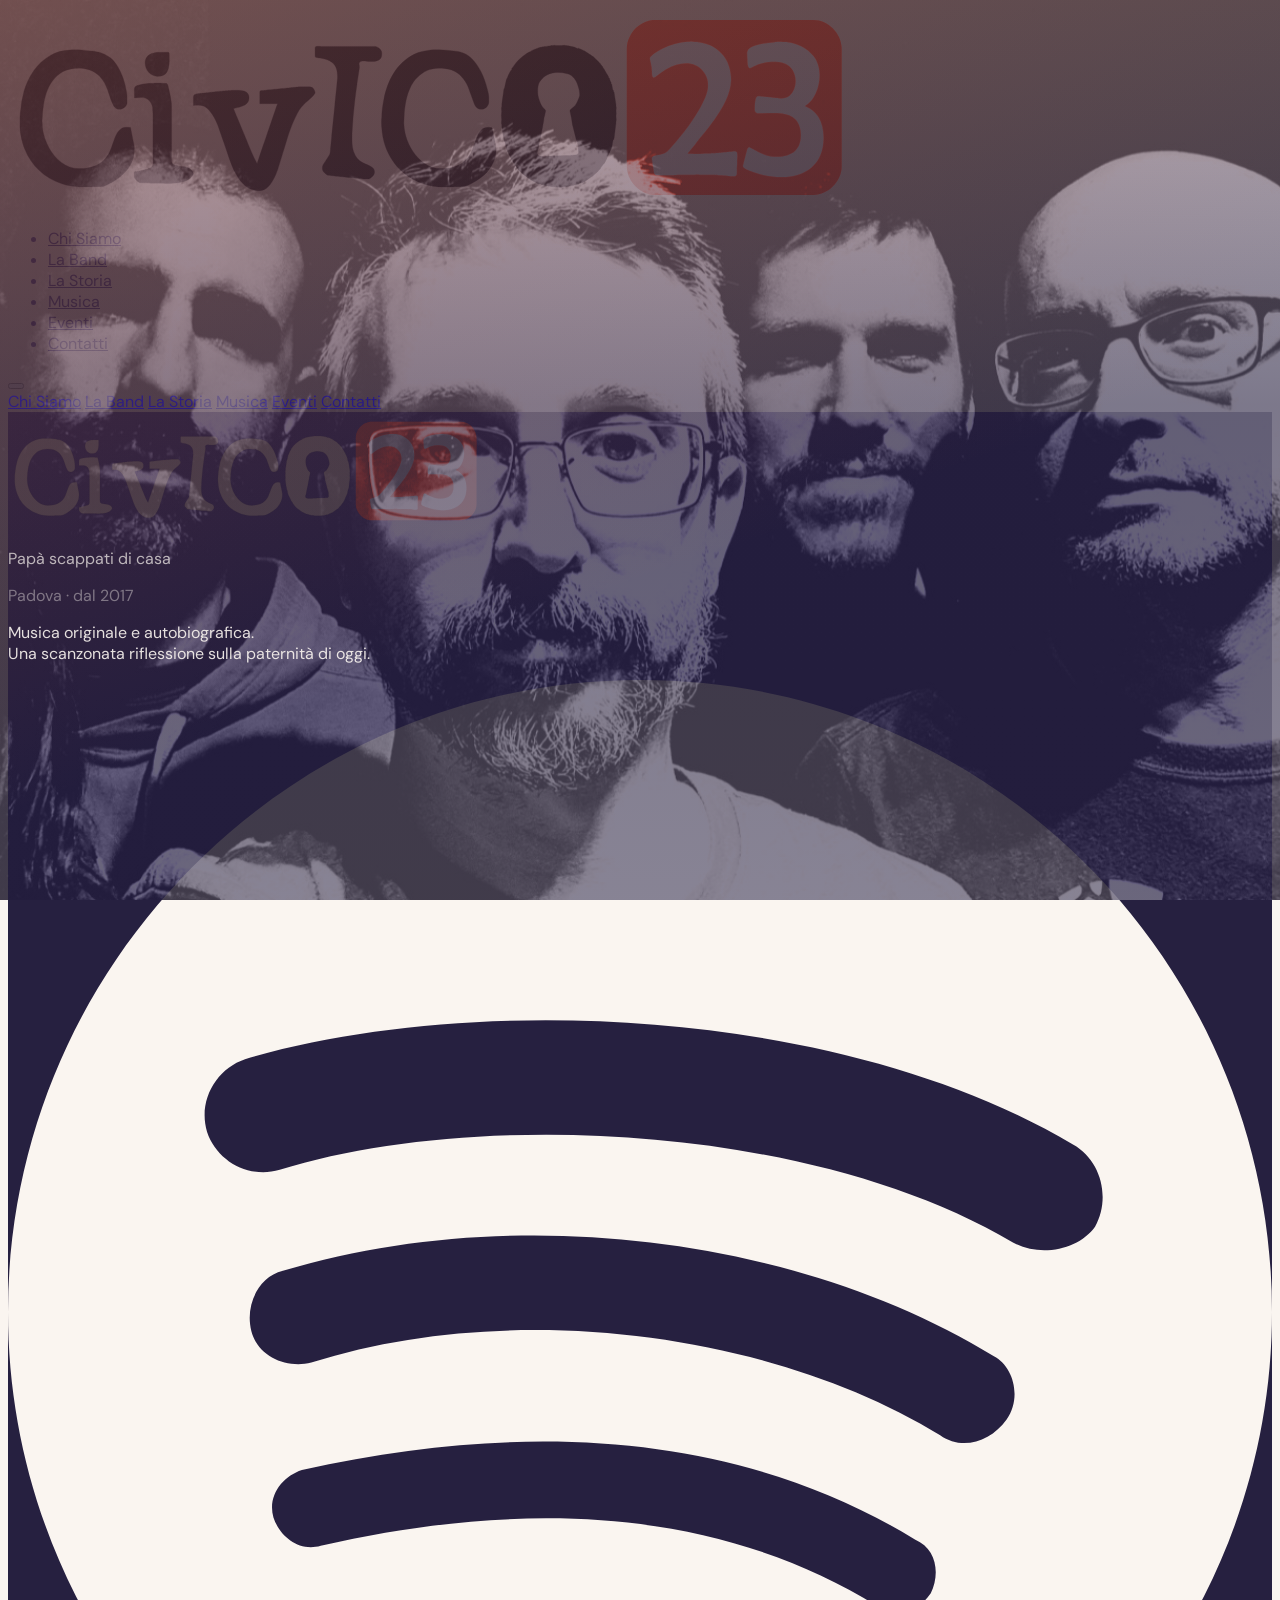
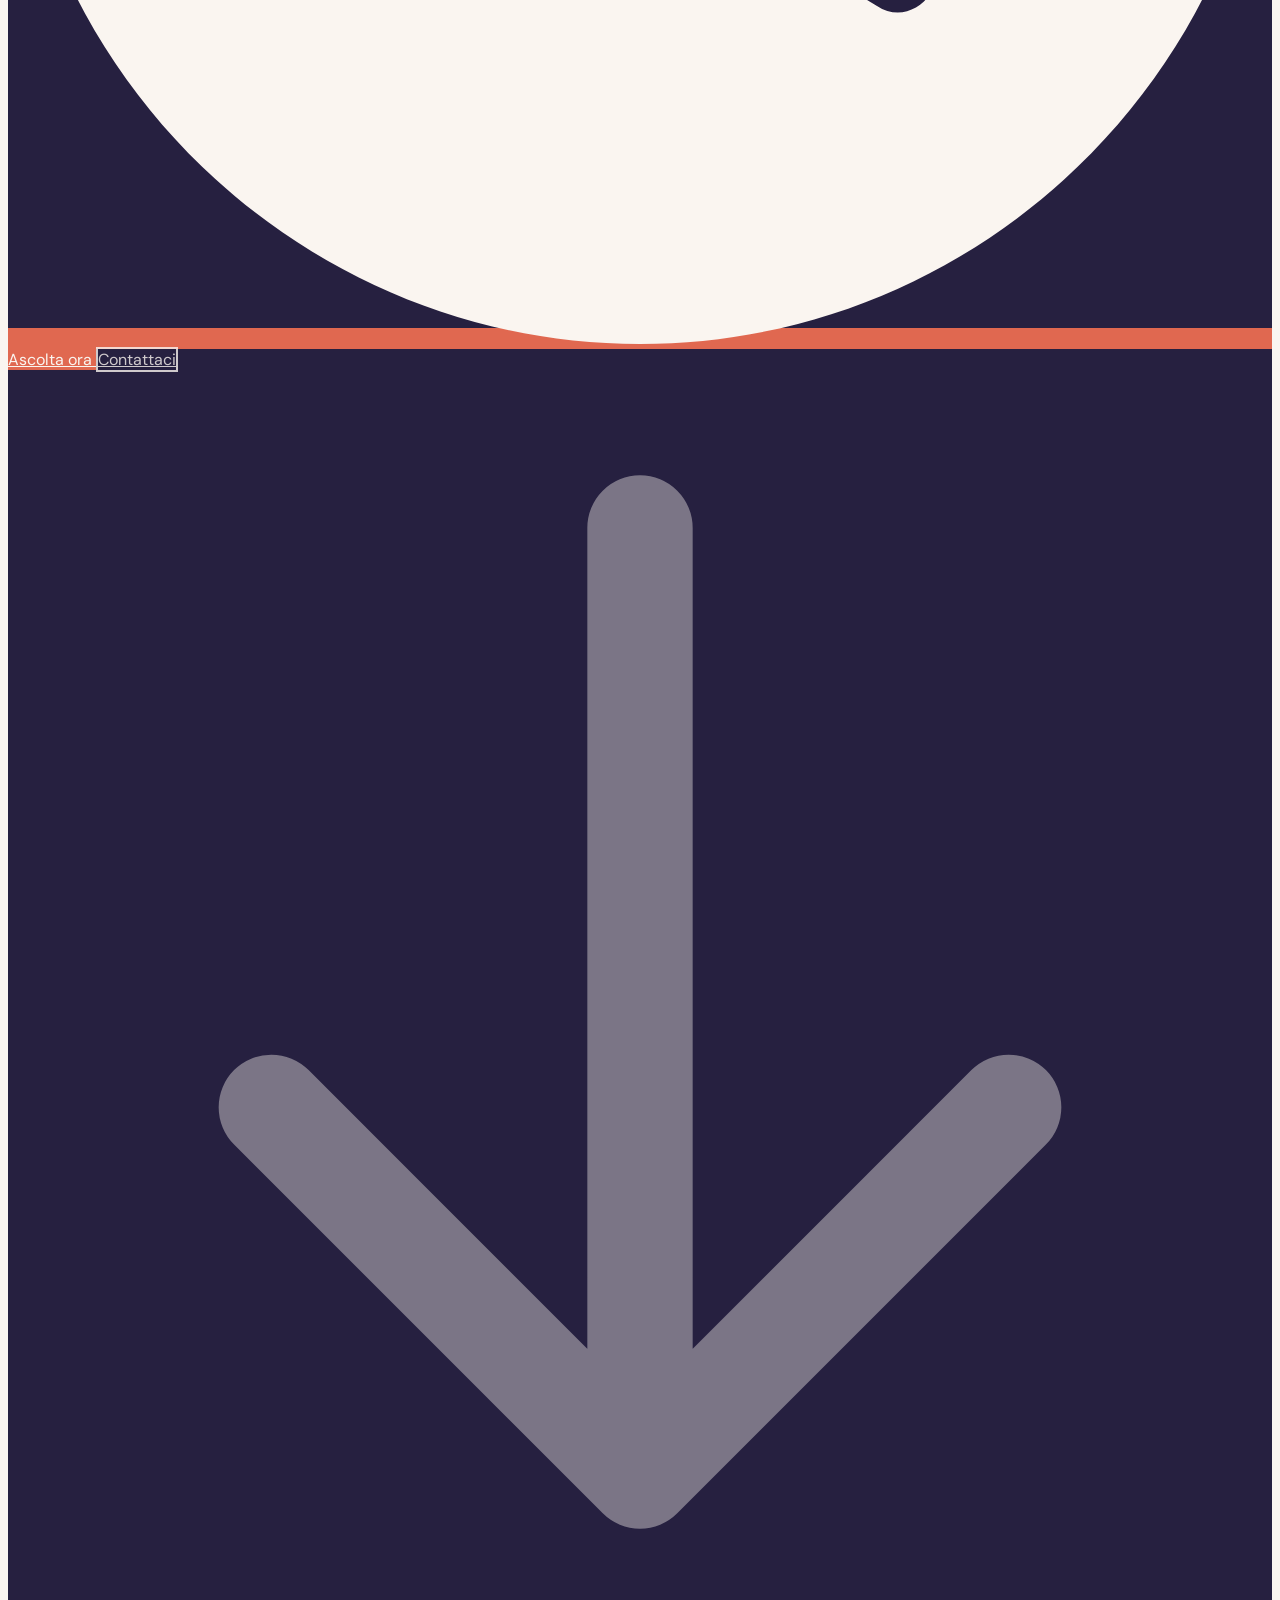
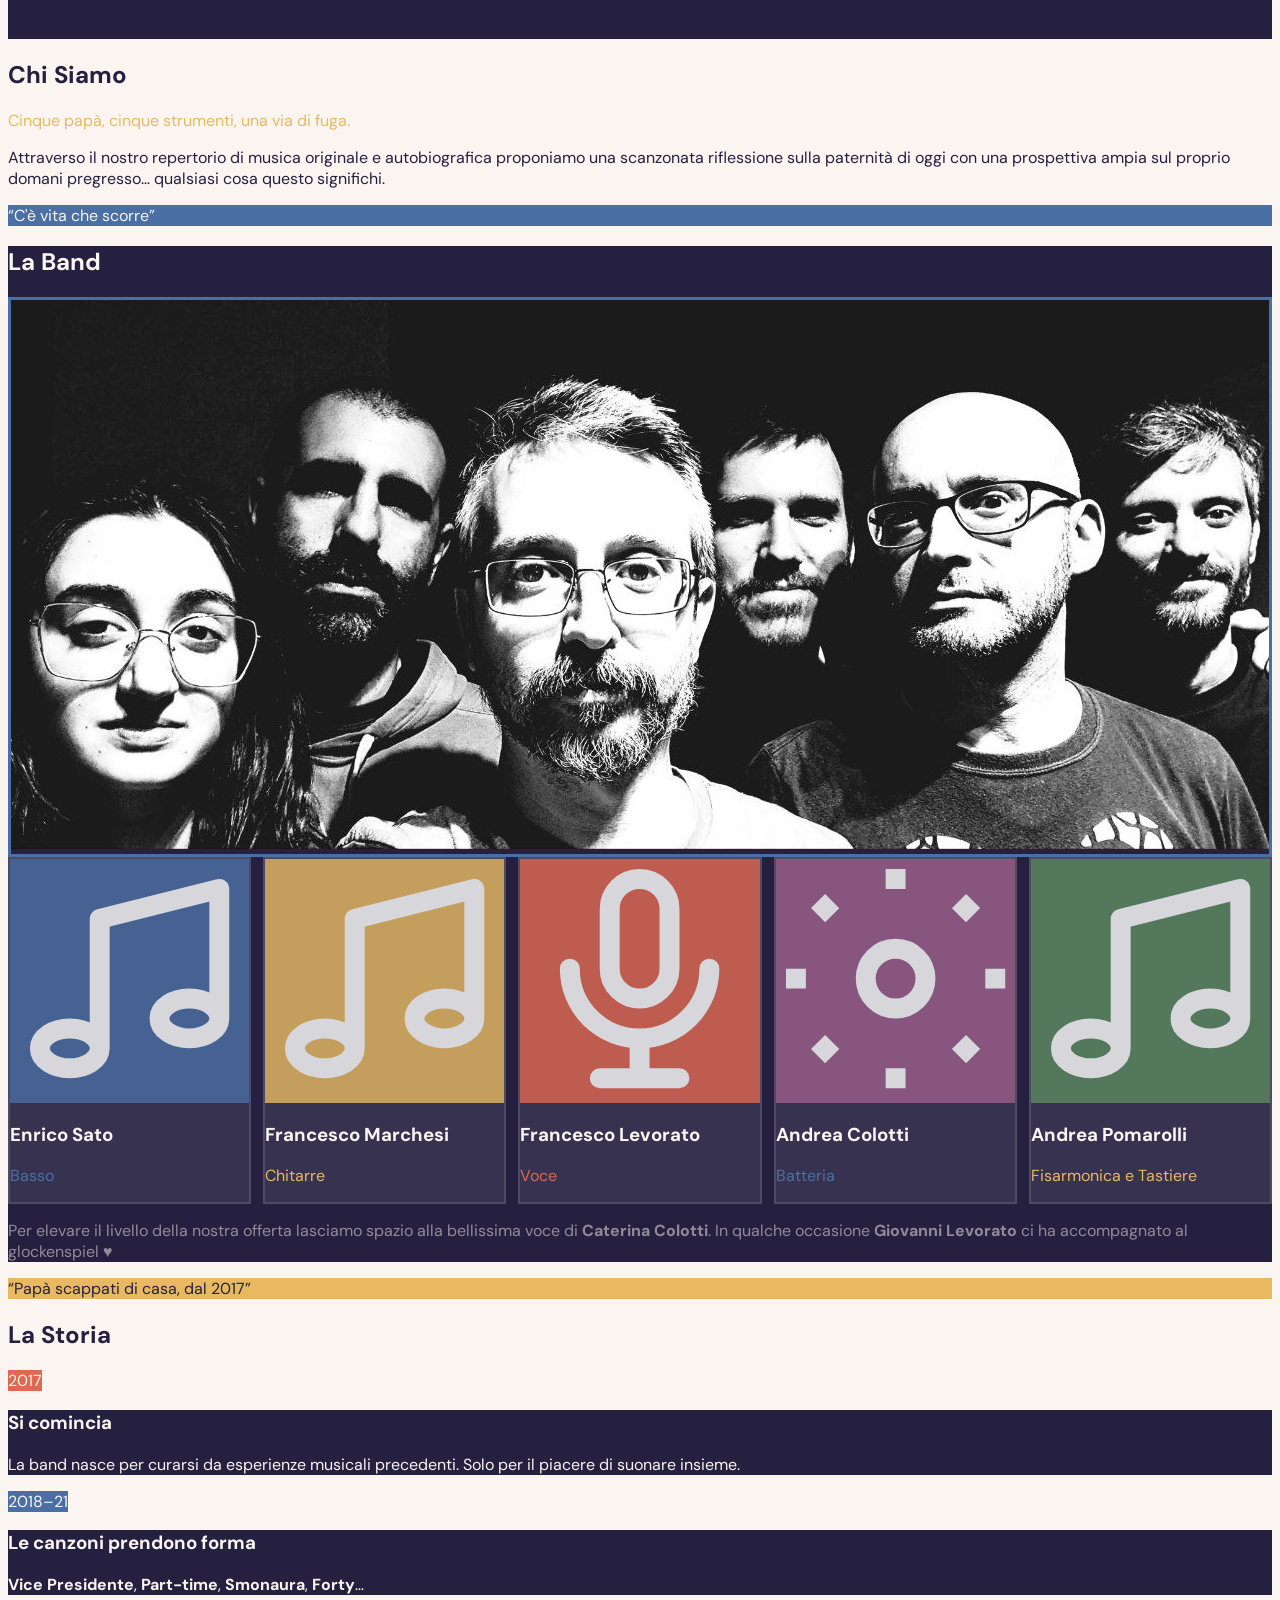
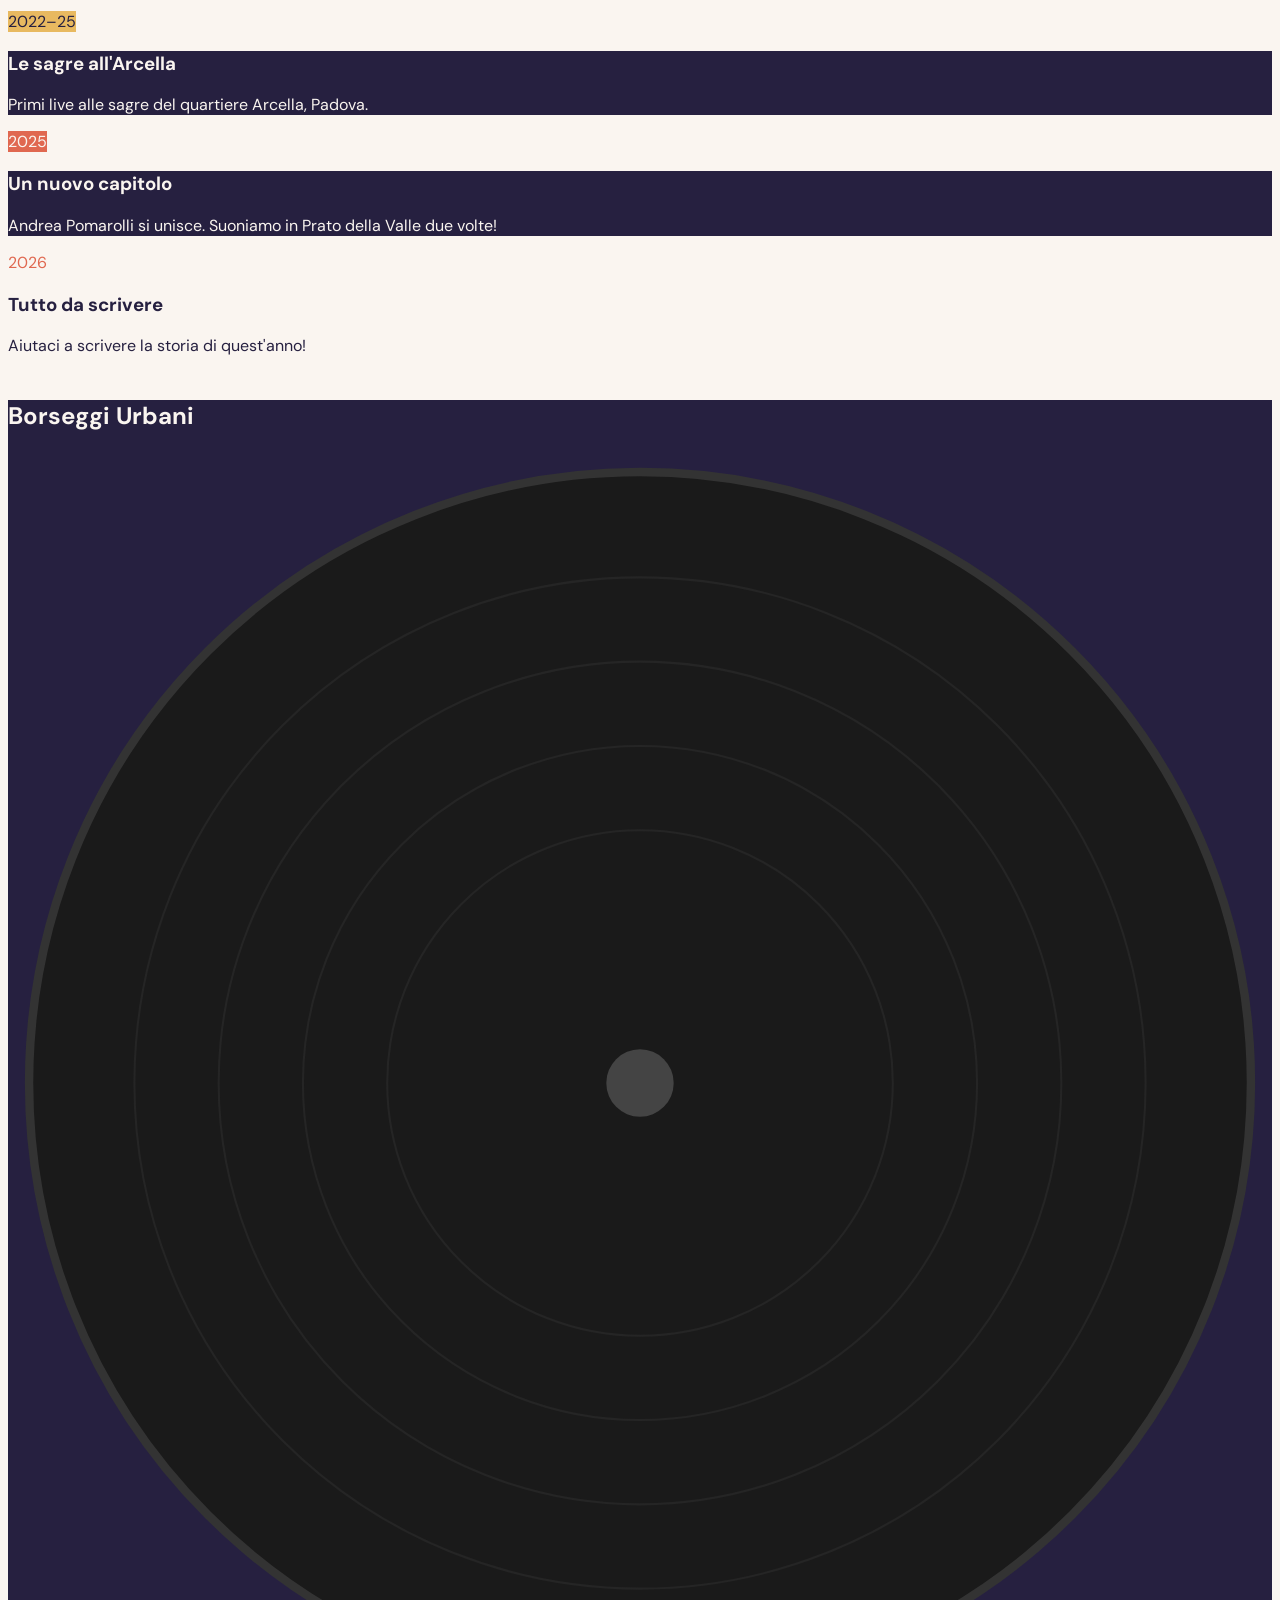
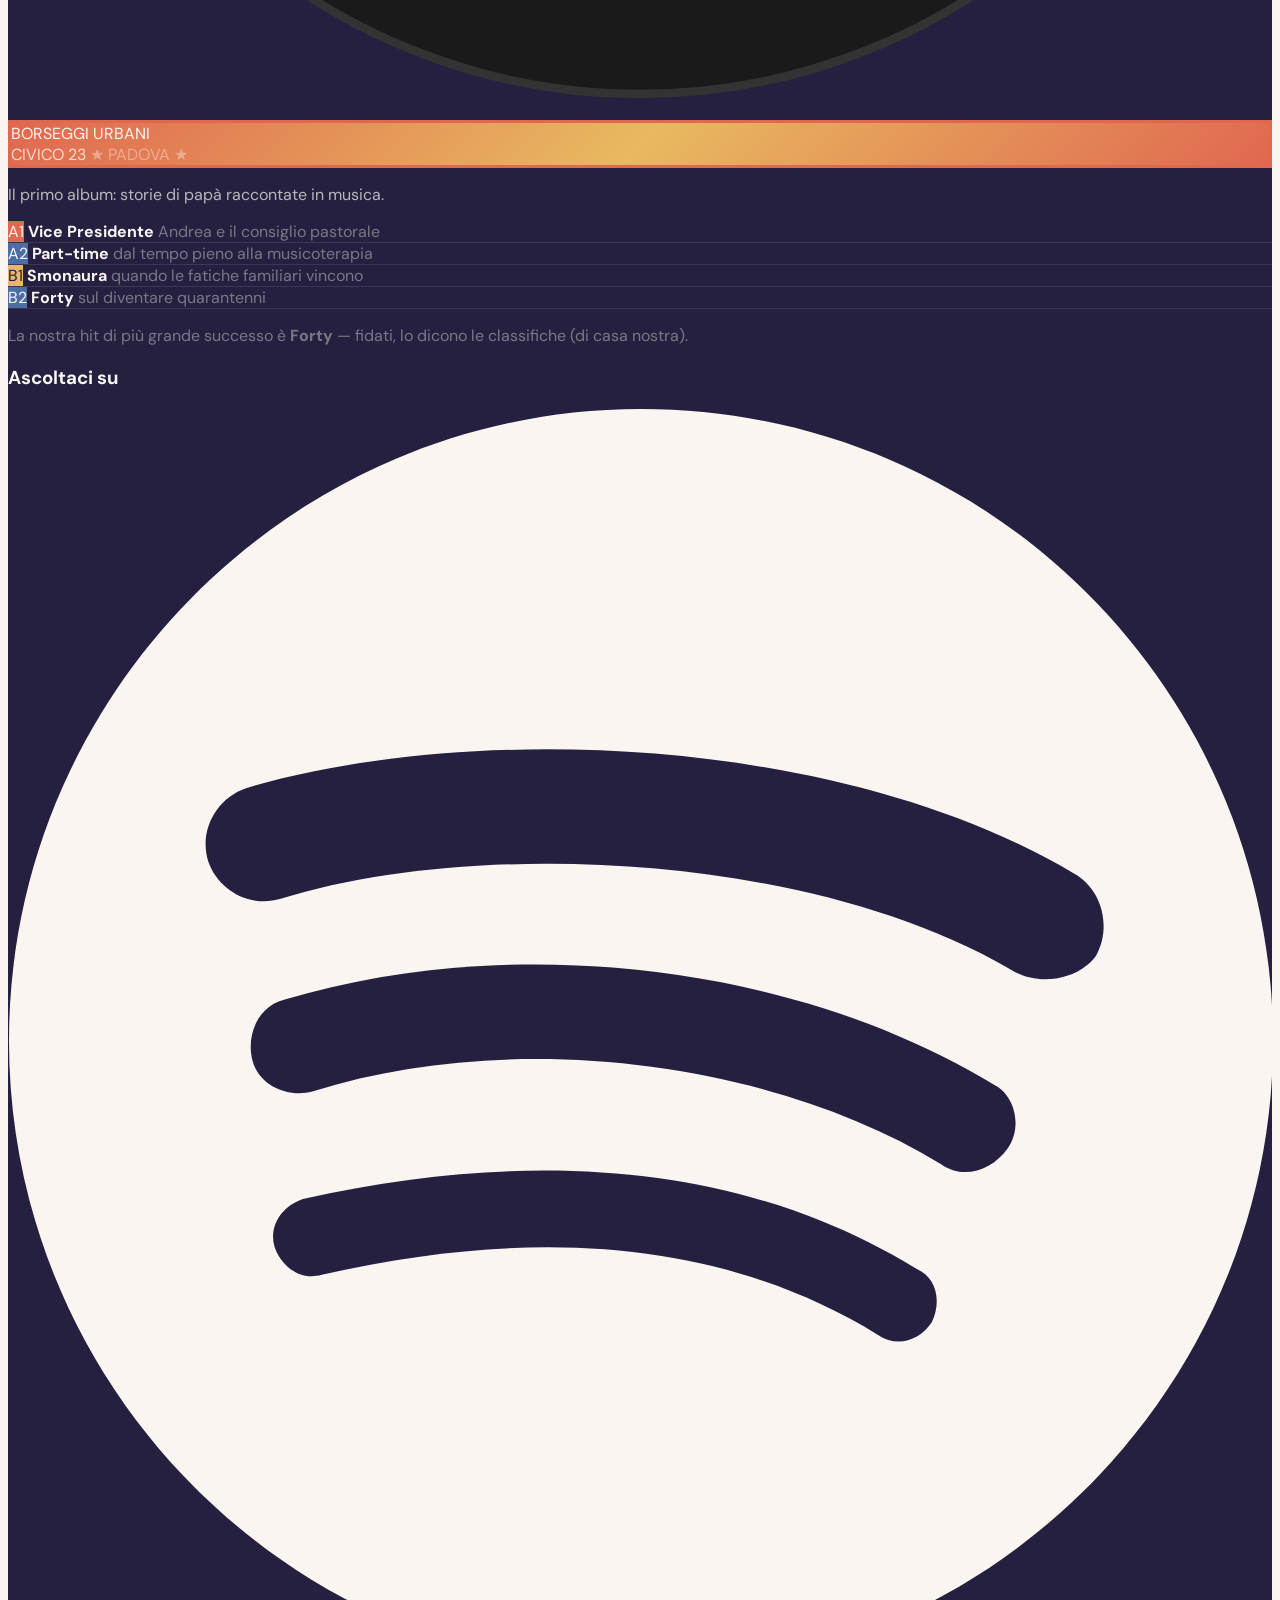
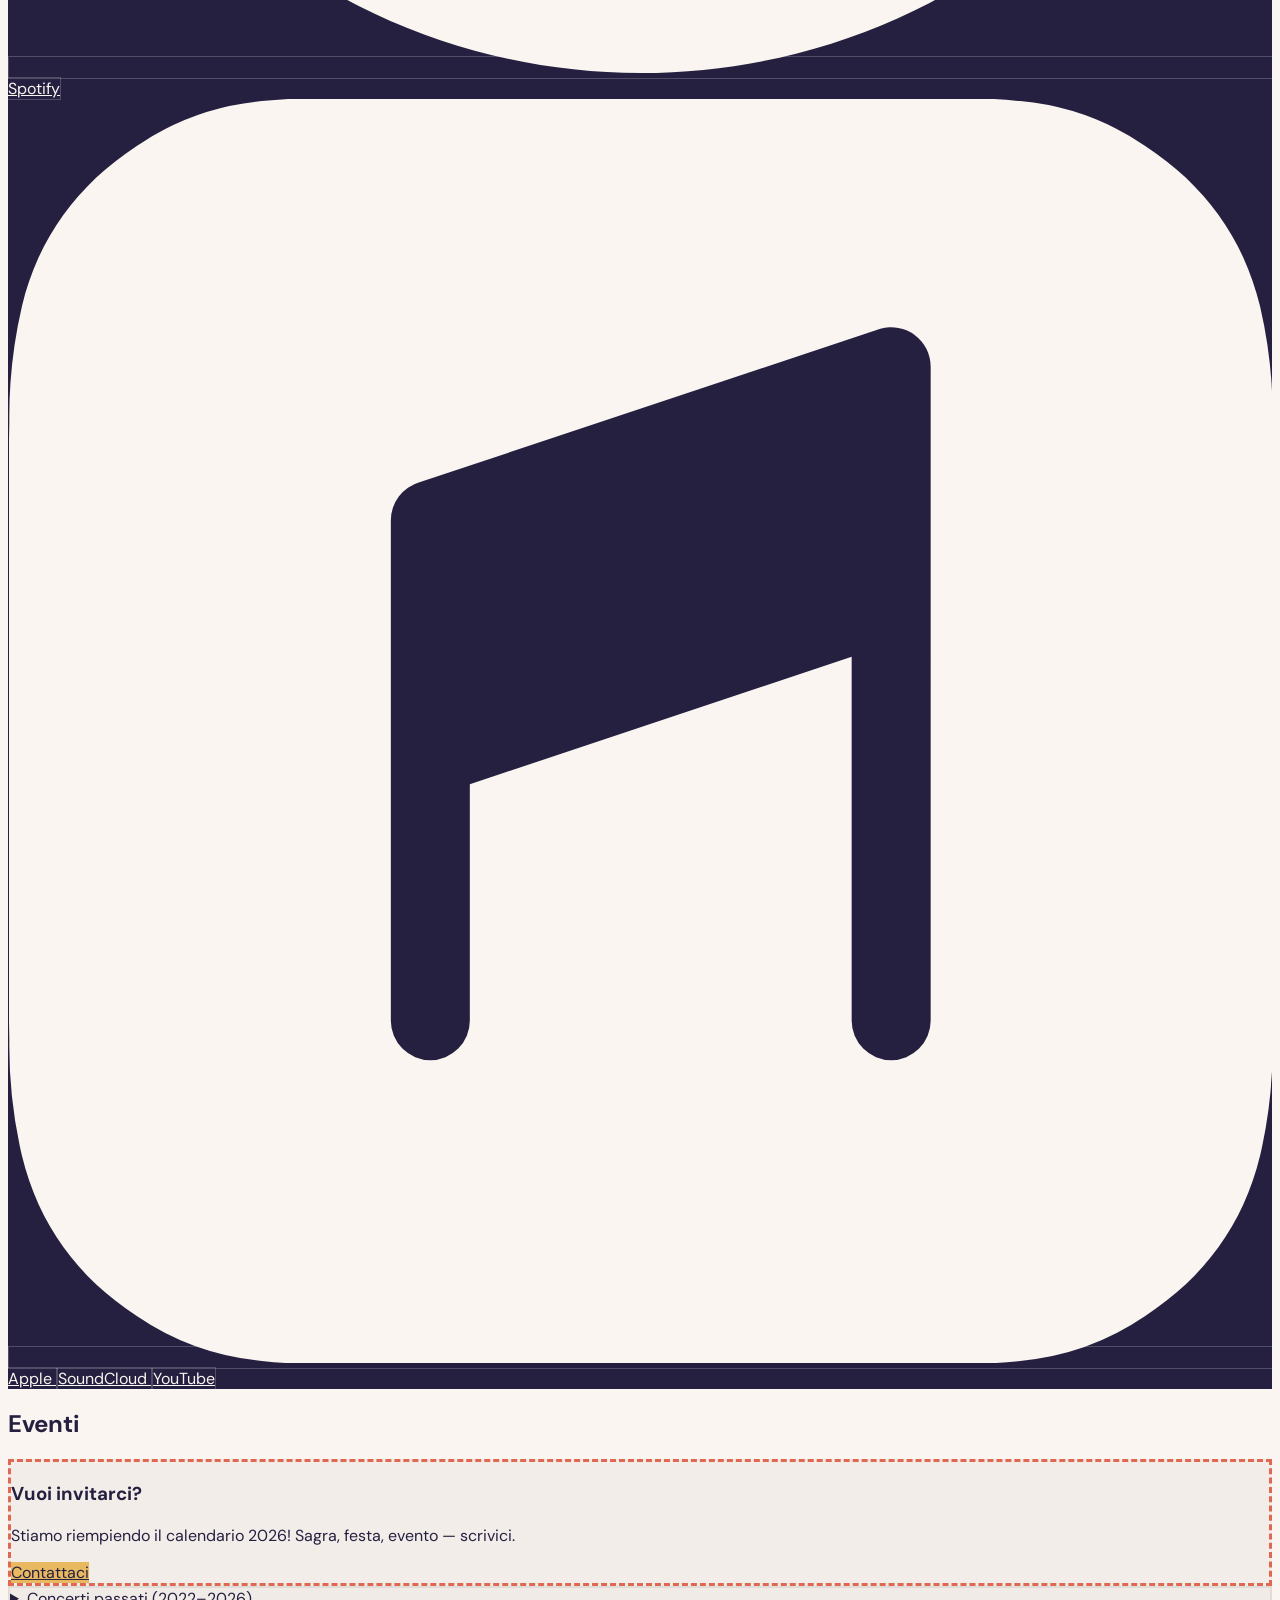
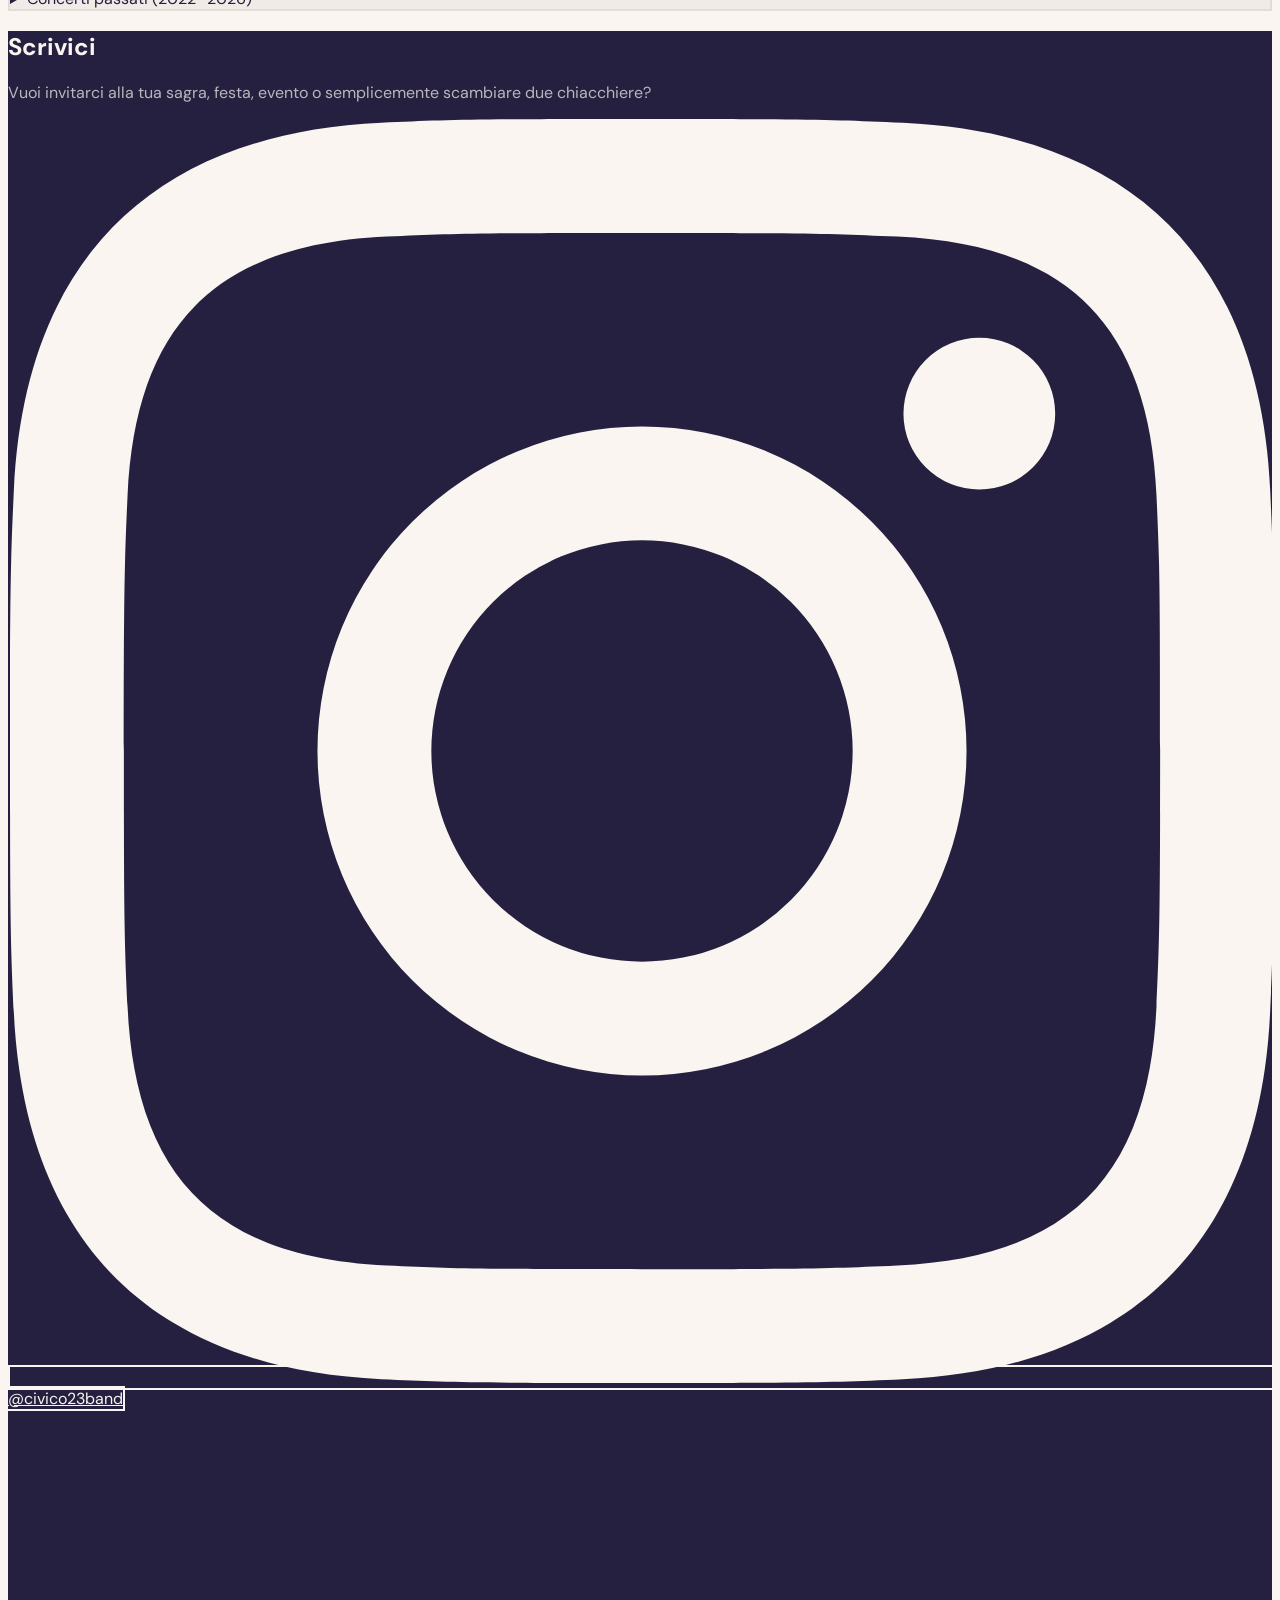
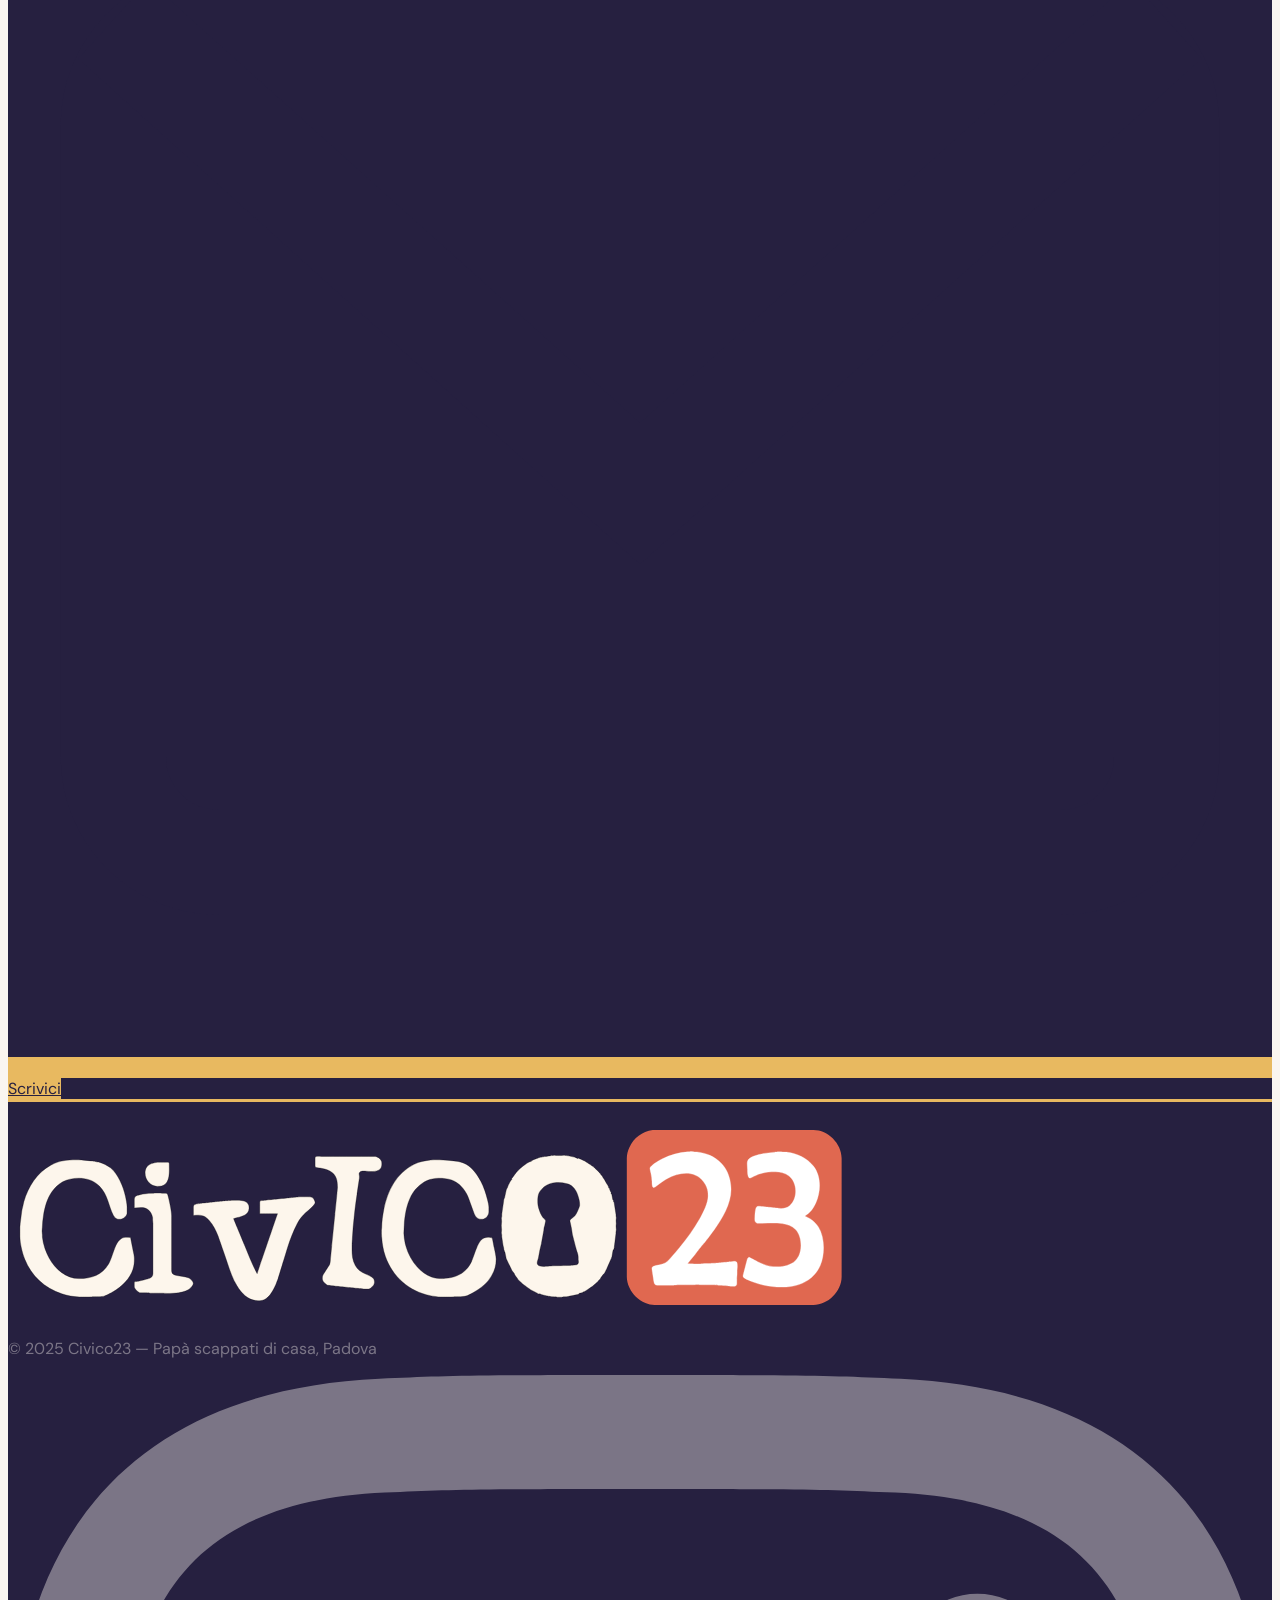
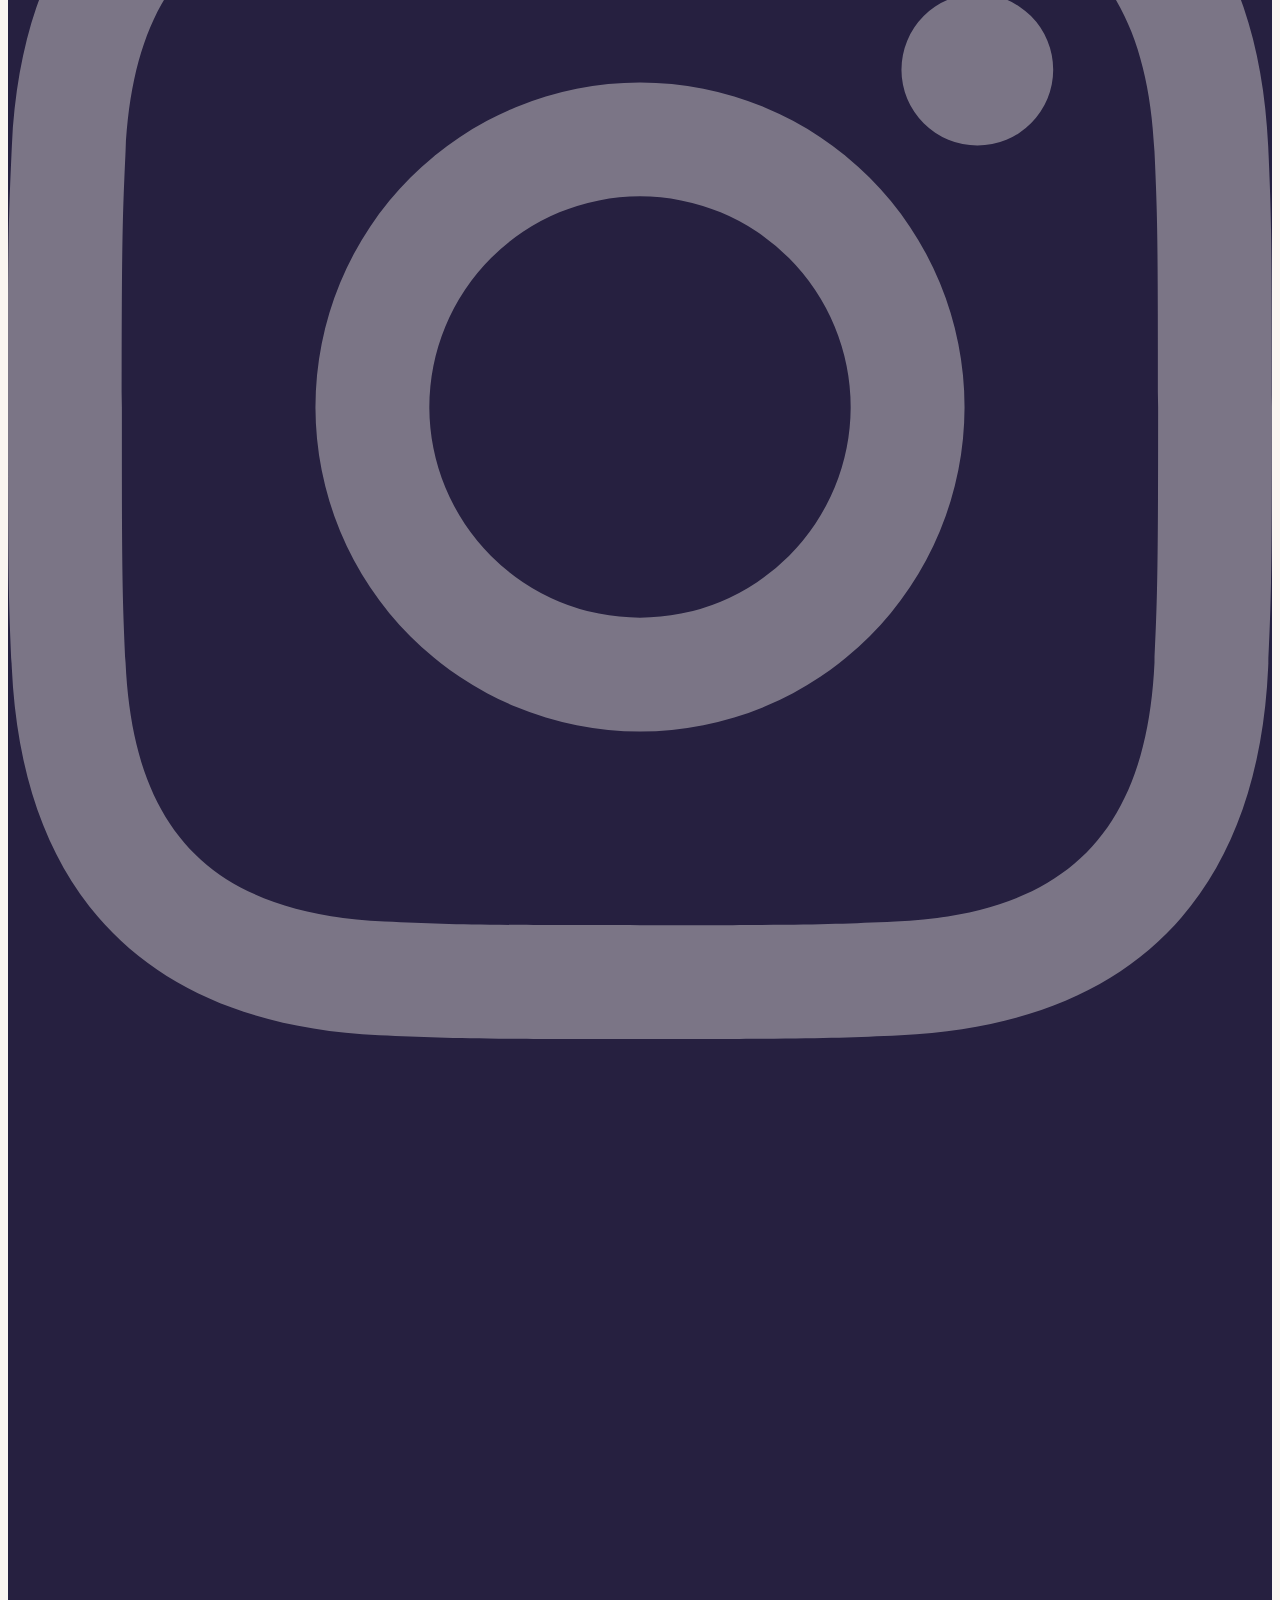
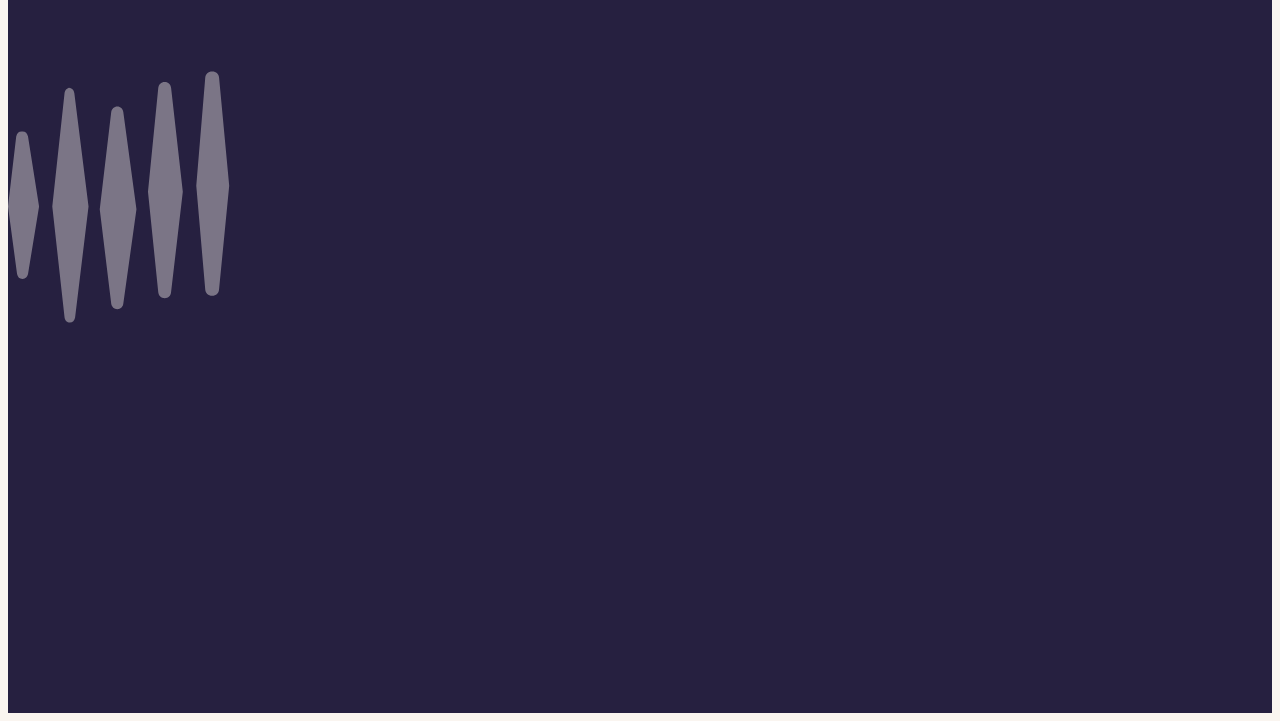
==== commit 11a33575: "Nuova hero photo B/N con tinta viola e layout stacked su mobile - Sostituita img/hero-bg.jpg con pri" ====
--- a/index.html
+++ b/index.html
@@ -48,9 +48,53 @@
     .hero-bg-img {
       background: url('img/hero-bg.jpg') center center / cover no-repeat;
       position: absolute; inset: 0;
+      mix-blend-mode: luminosity;
+      opacity: 0.7;
     }
     @supports (background-attachment: fixed) {
       .hero-bg-img { background-attachment: fixed; }
+    }
+    .hero-bg-darken {
+      position: absolute; inset: 0;
+      background: linear-gradient(180deg, rgba(38, 32, 64, 0.35) 0%, rgba(38, 32, 64, 0.6) 45%, rgba(38, 32, 64, 0.55) 100%);
+      pointer-events: none;
+    }
+    .hero-bg-glow {
+      position: absolute; inset: 0;
+      background: linear-gradient(160deg, var(--c-accent) 0%, transparent 60%);
+      opacity: 0.25;
+      pointer-events: none;
+    }
+    @media (max-width: 768px) {
+      #hero {
+        min-height: auto;
+        flex-direction: column;
+        justify-content: flex-start;
+        padding: 80px 0 48px;
+      }
+      .hero-bg-img {
+        position: relative;
+        inset: auto;
+        width: 100%;
+        aspect-ratio: 2000 / 857;
+        background-attachment: scroll;
+        background-size: cover;
+        background-position: center center;
+        mix-blend-mode: normal;
+        opacity: 1;
+        margin-bottom: 32px;
+      }
+      .hero-bg-img::after {
+        content: '';
+        position: absolute;
+        inset: 0;
+        background: rgba(38, 32, 64, 0.32);
+        pointer-events: none;
+      }
+      .hero-bg-darken,
+      .hero-bg-glow {
+        display: none;
+      }
     }
 
     /* Band photo highlight */
@@ -143,8 +187,9 @@
 
   <!-- ====== HERO ====== -->
   <section id="hero" class="min-h-screen relative flex items-center justify-center overflow-hidden theme-transition" style="background: var(--c-dark);">
-    <div class="hero-bg-img opacity-30"></div>
-    <div class="absolute inset-0" style="background: linear-gradient(160deg, var(--c-accent) 0%, transparent 60%); opacity: 0.25;"></div>
+    <div class="hero-bg-img"></div>
+    <div class="hero-bg-darken"></div>
+    <div class="hero-bg-glow"></div>
     <div class="relative z-10 text-center px-6 max-w-3xl">
       <div class="mb-4 flex justify-center">
         <img src="img/logo-light.svg" alt="Civico23" class="block w-auto" style="height: clamp(3.5rem, 12vw, 7rem);">
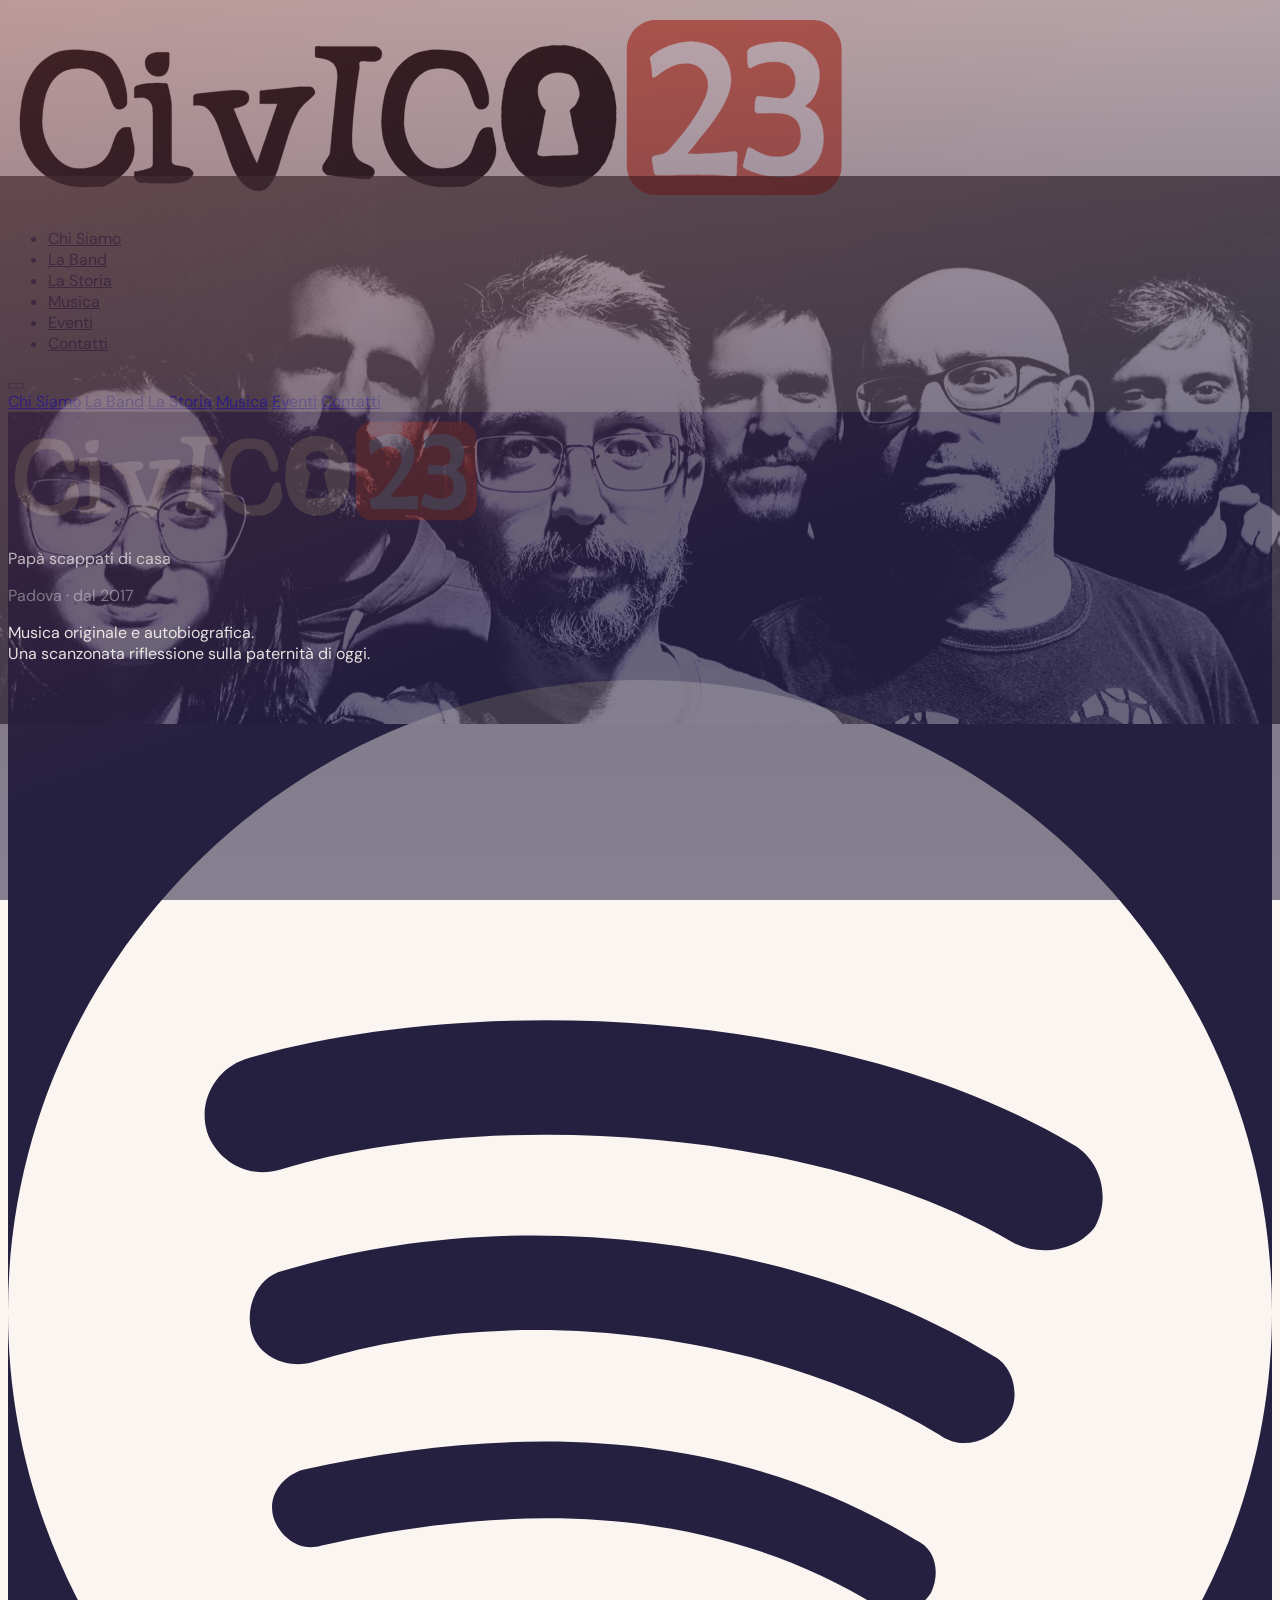
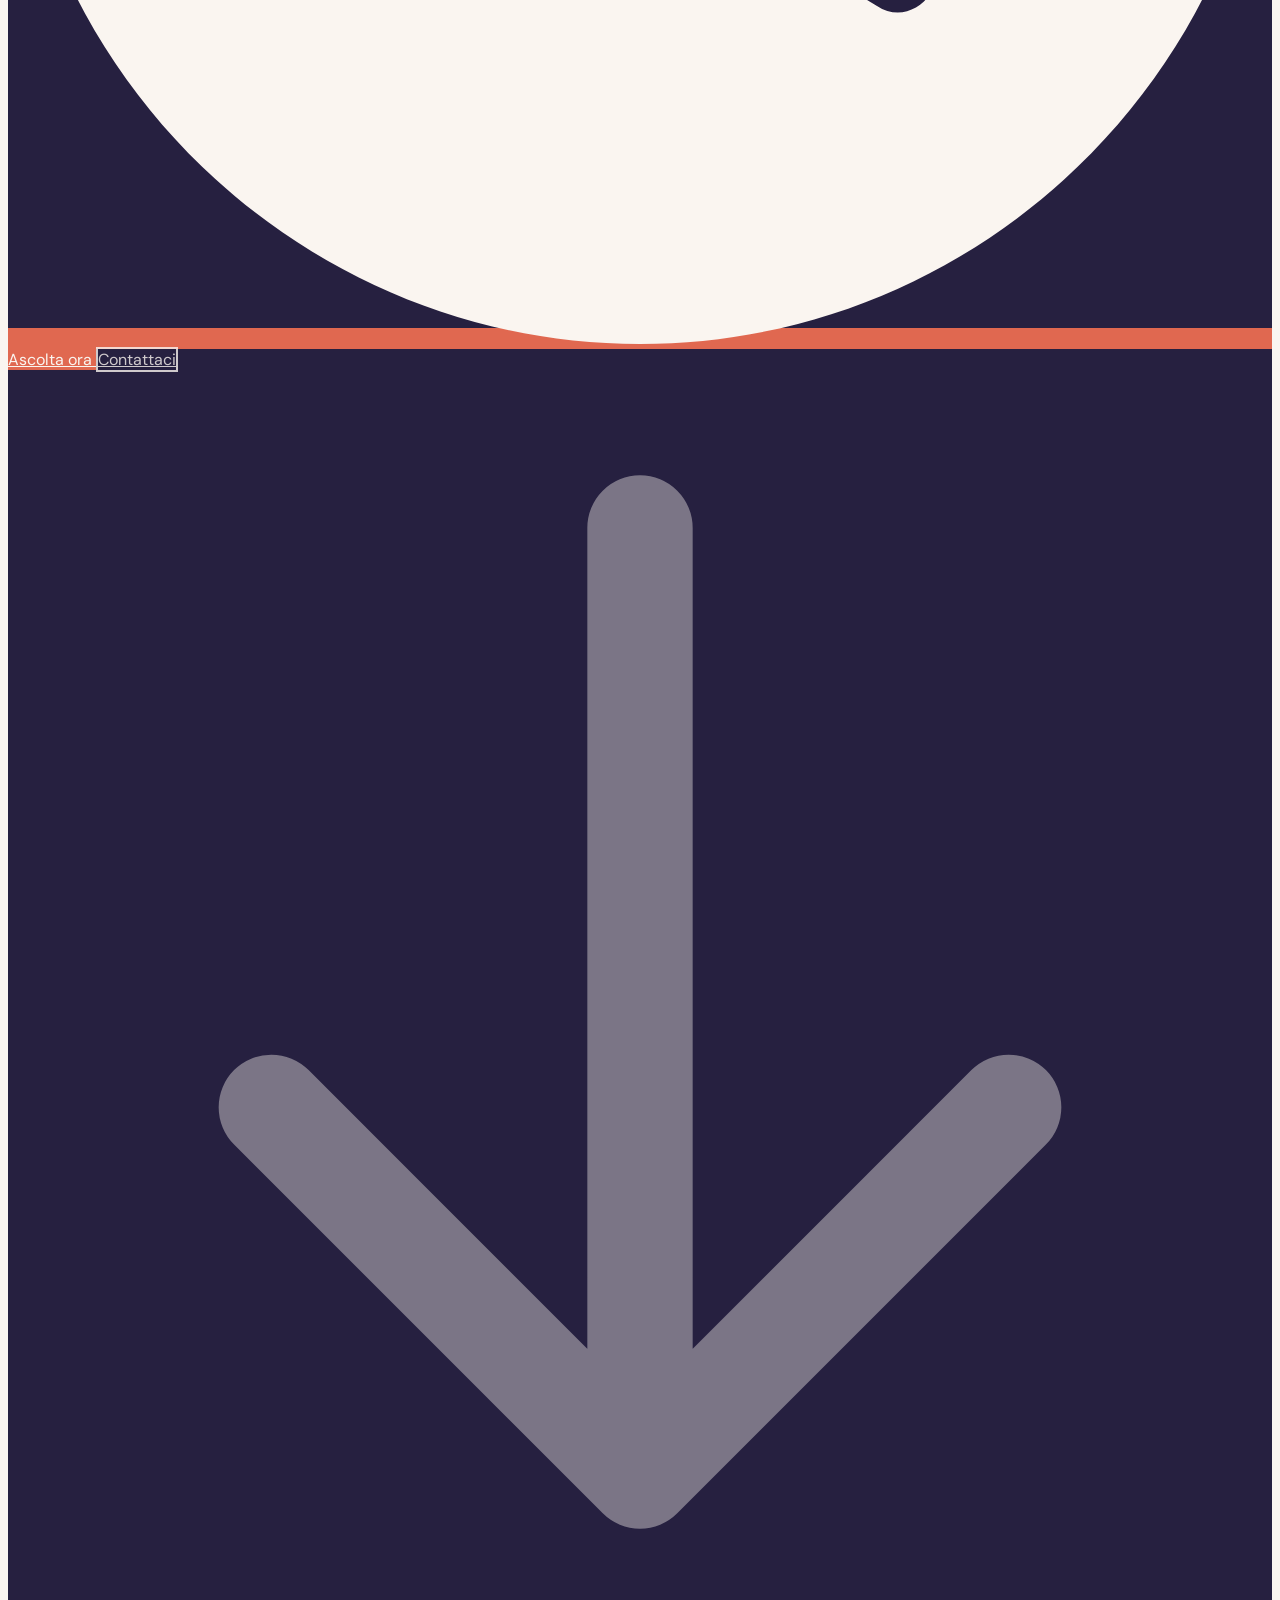
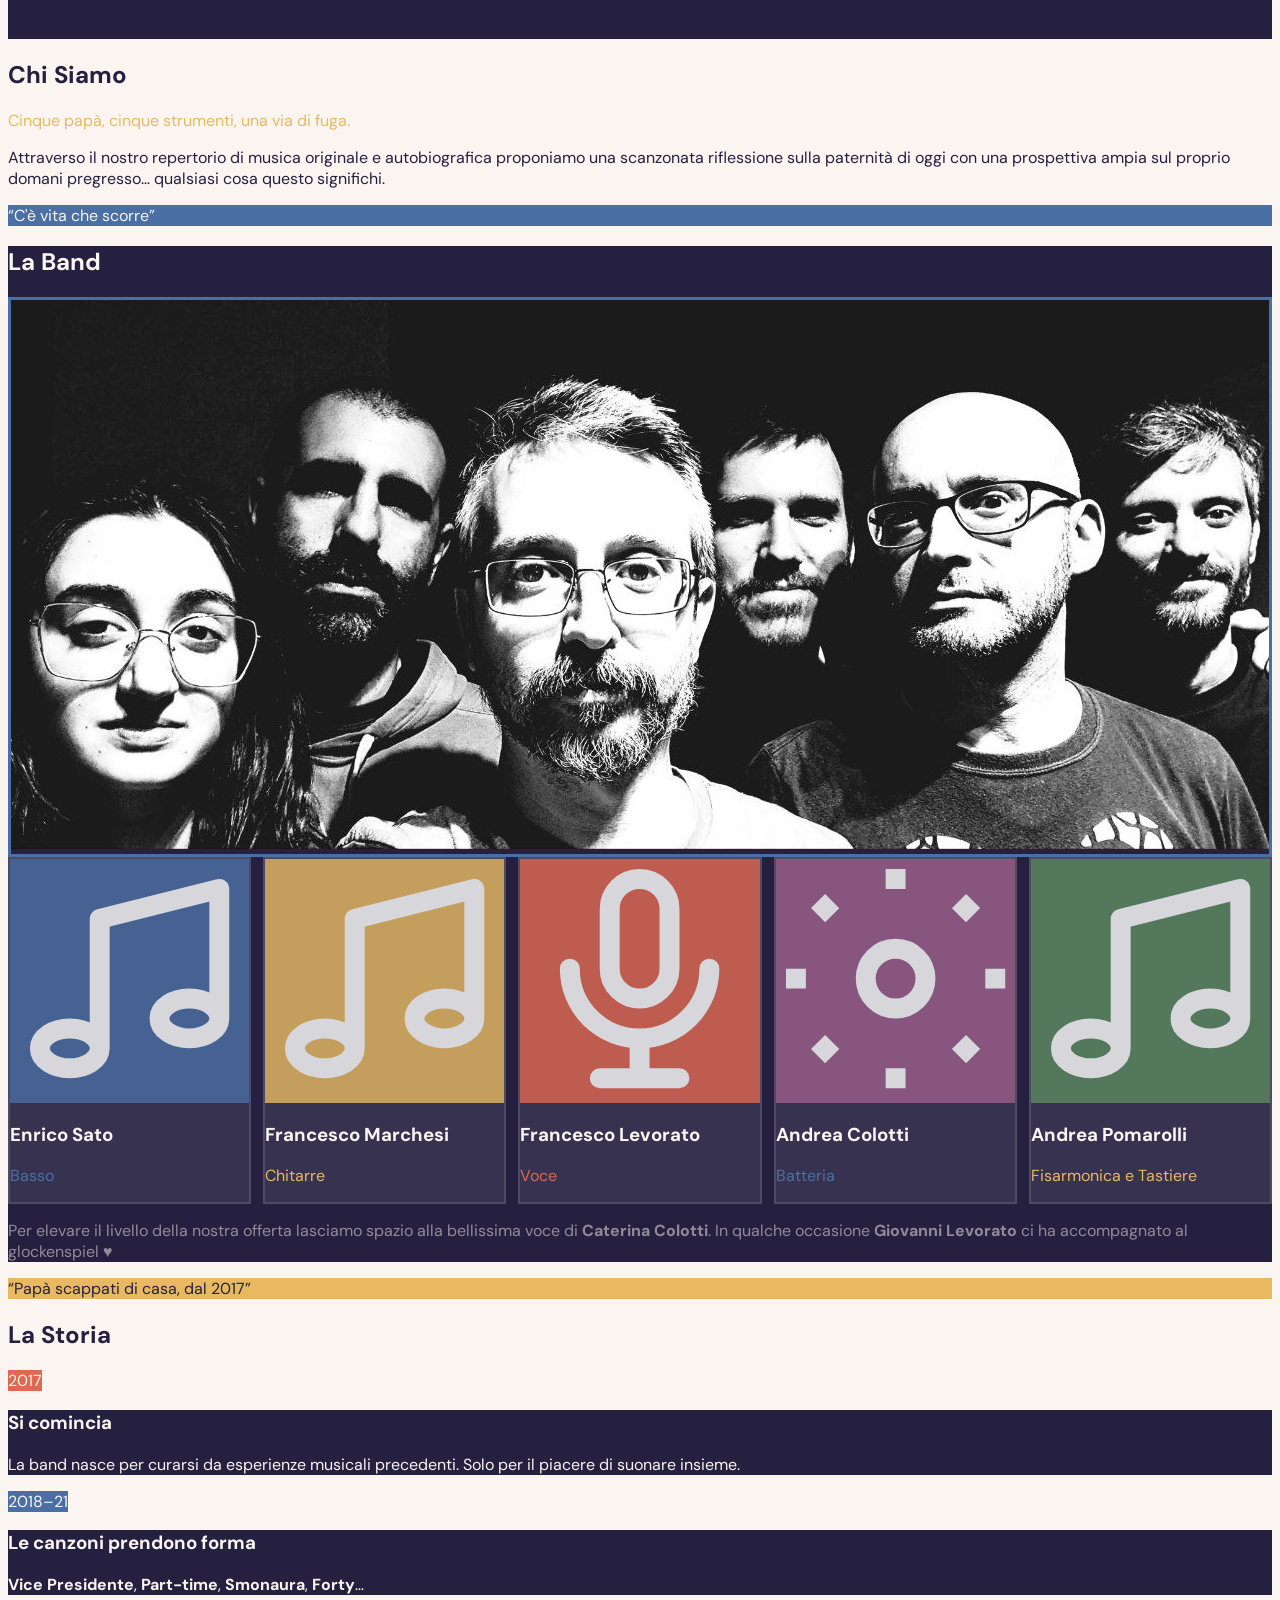
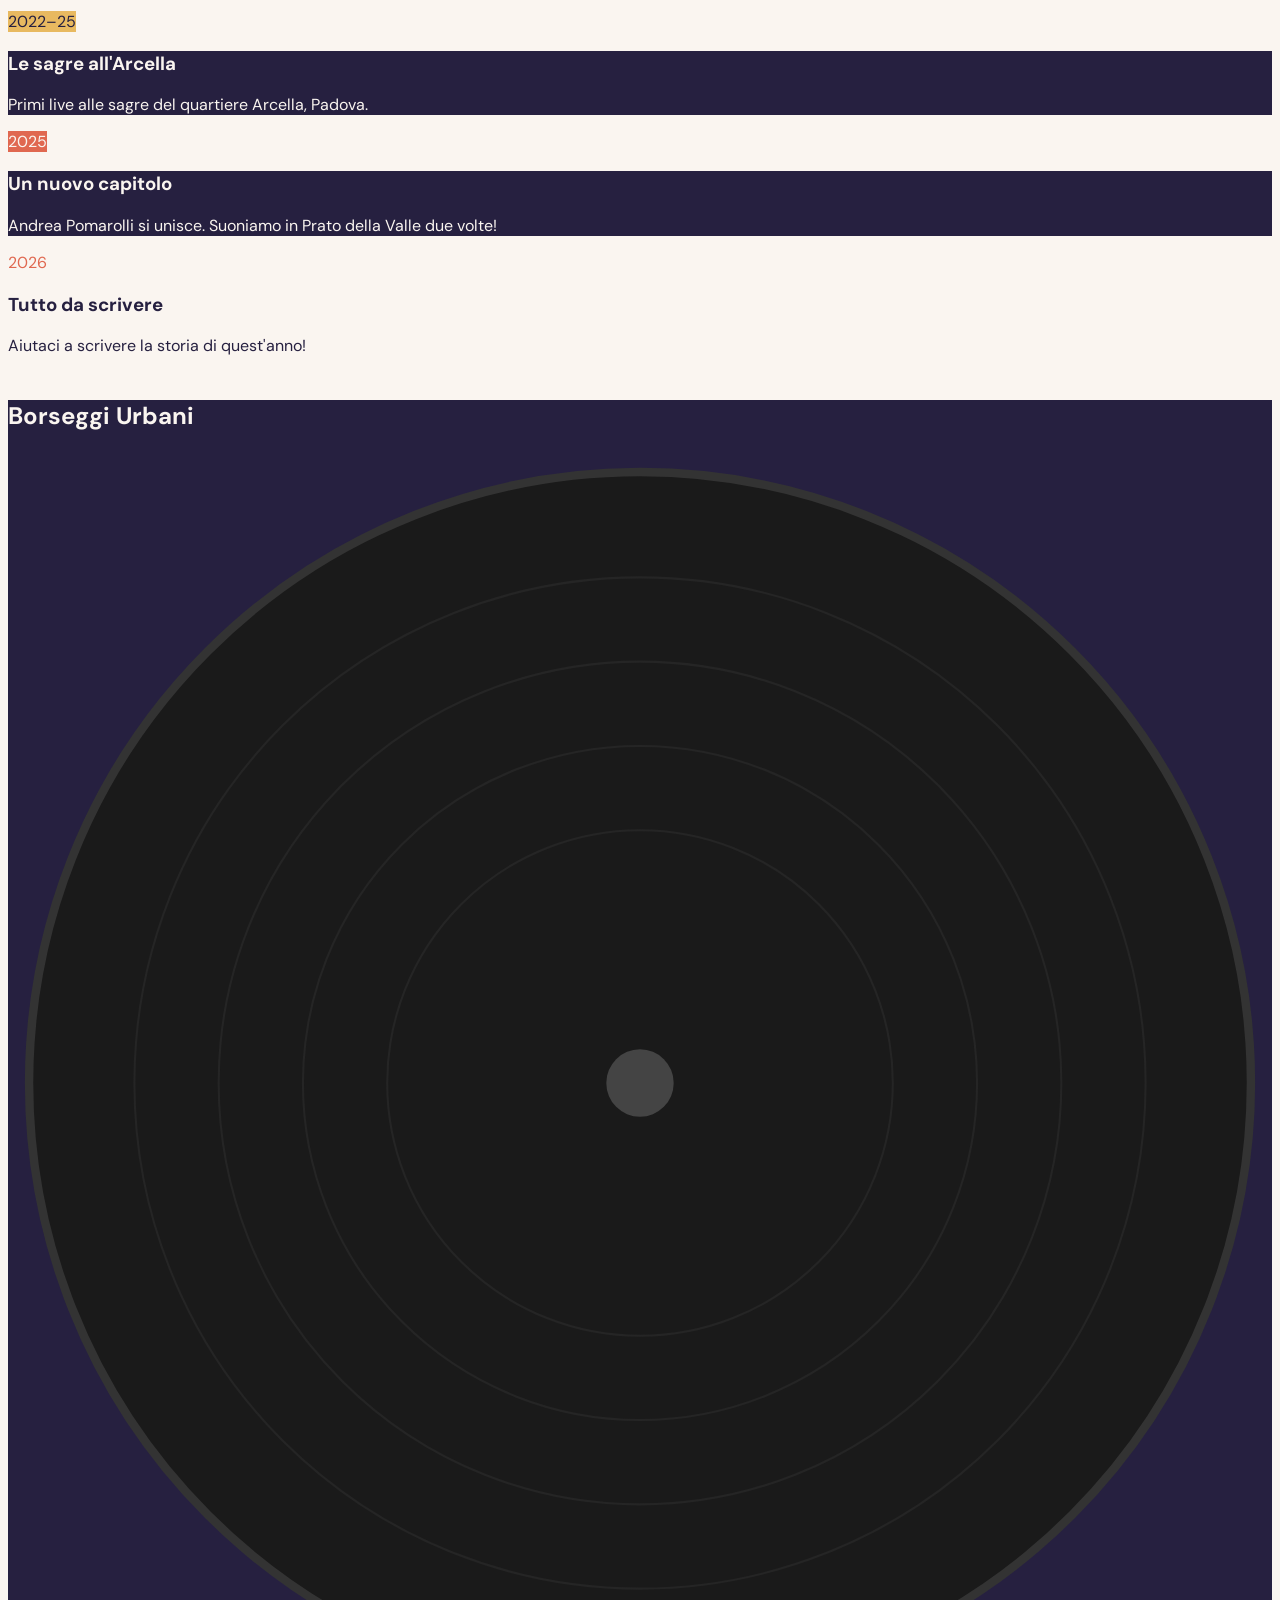
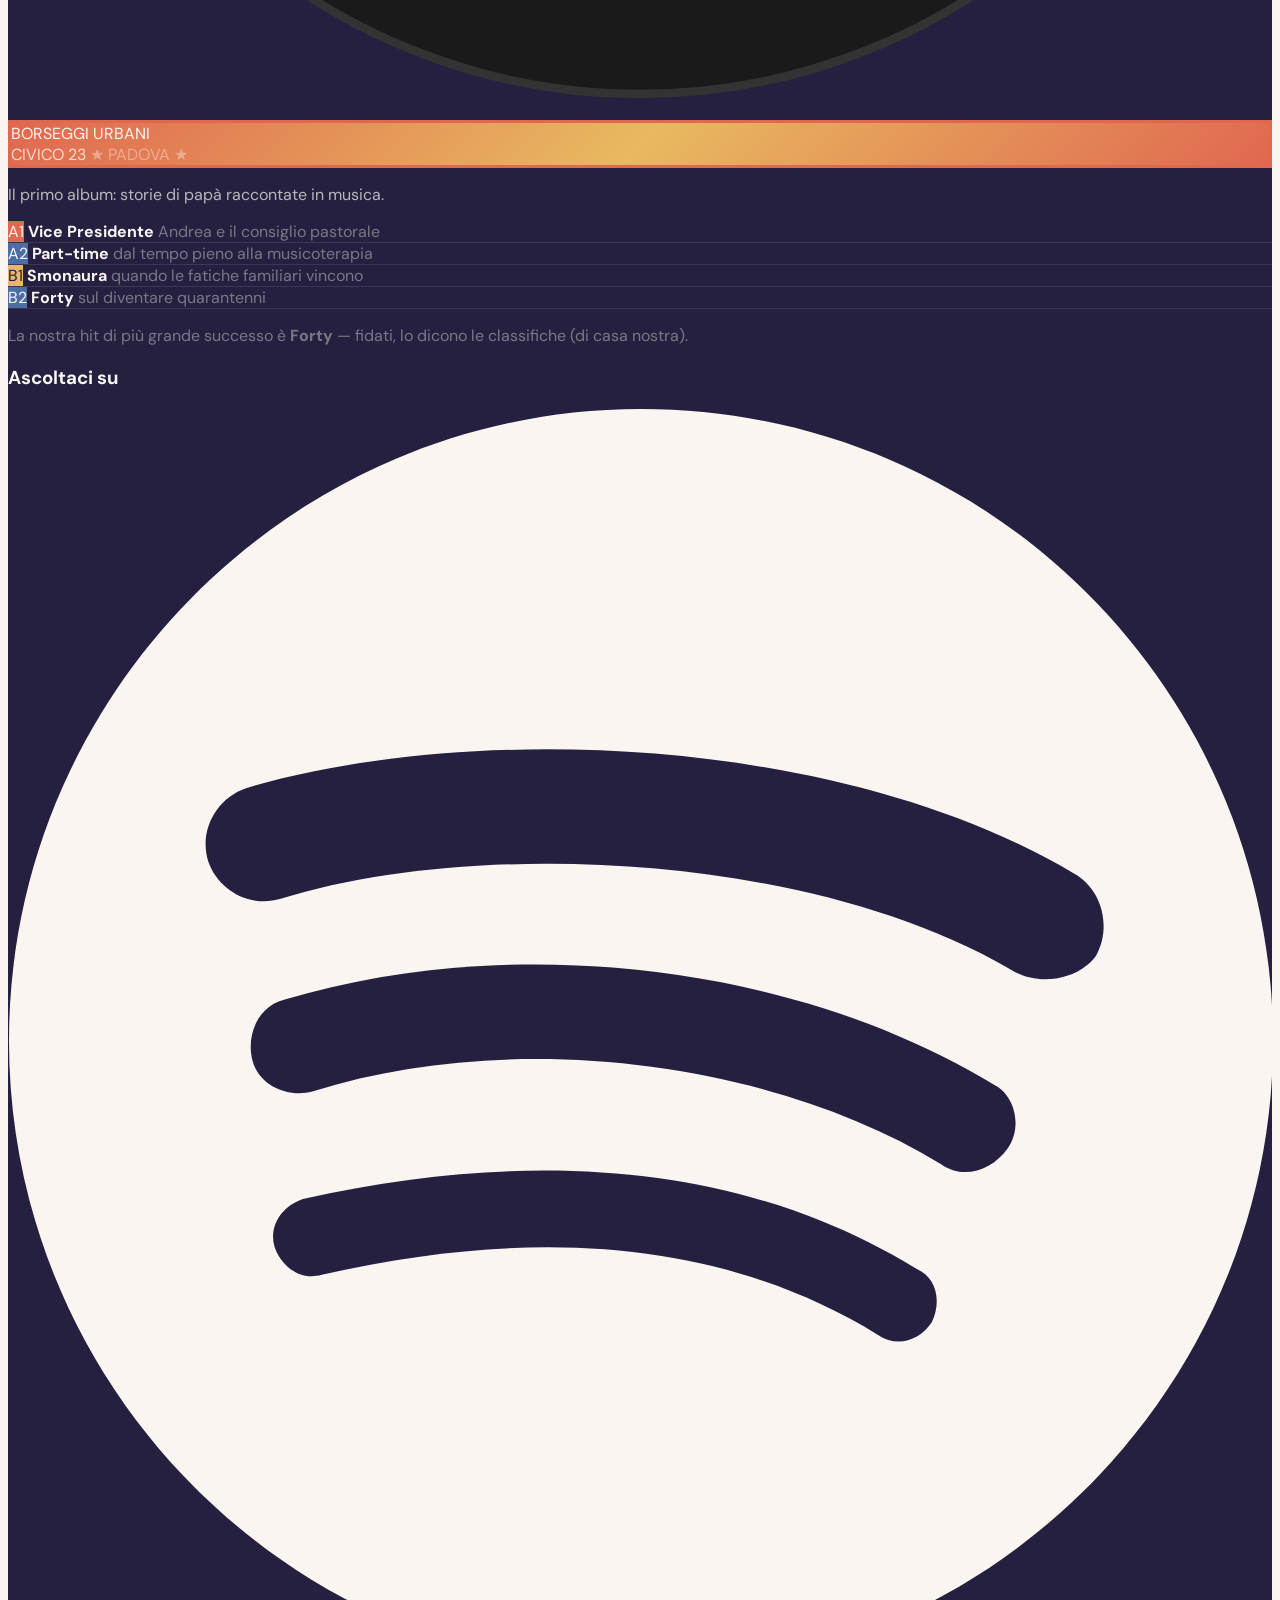
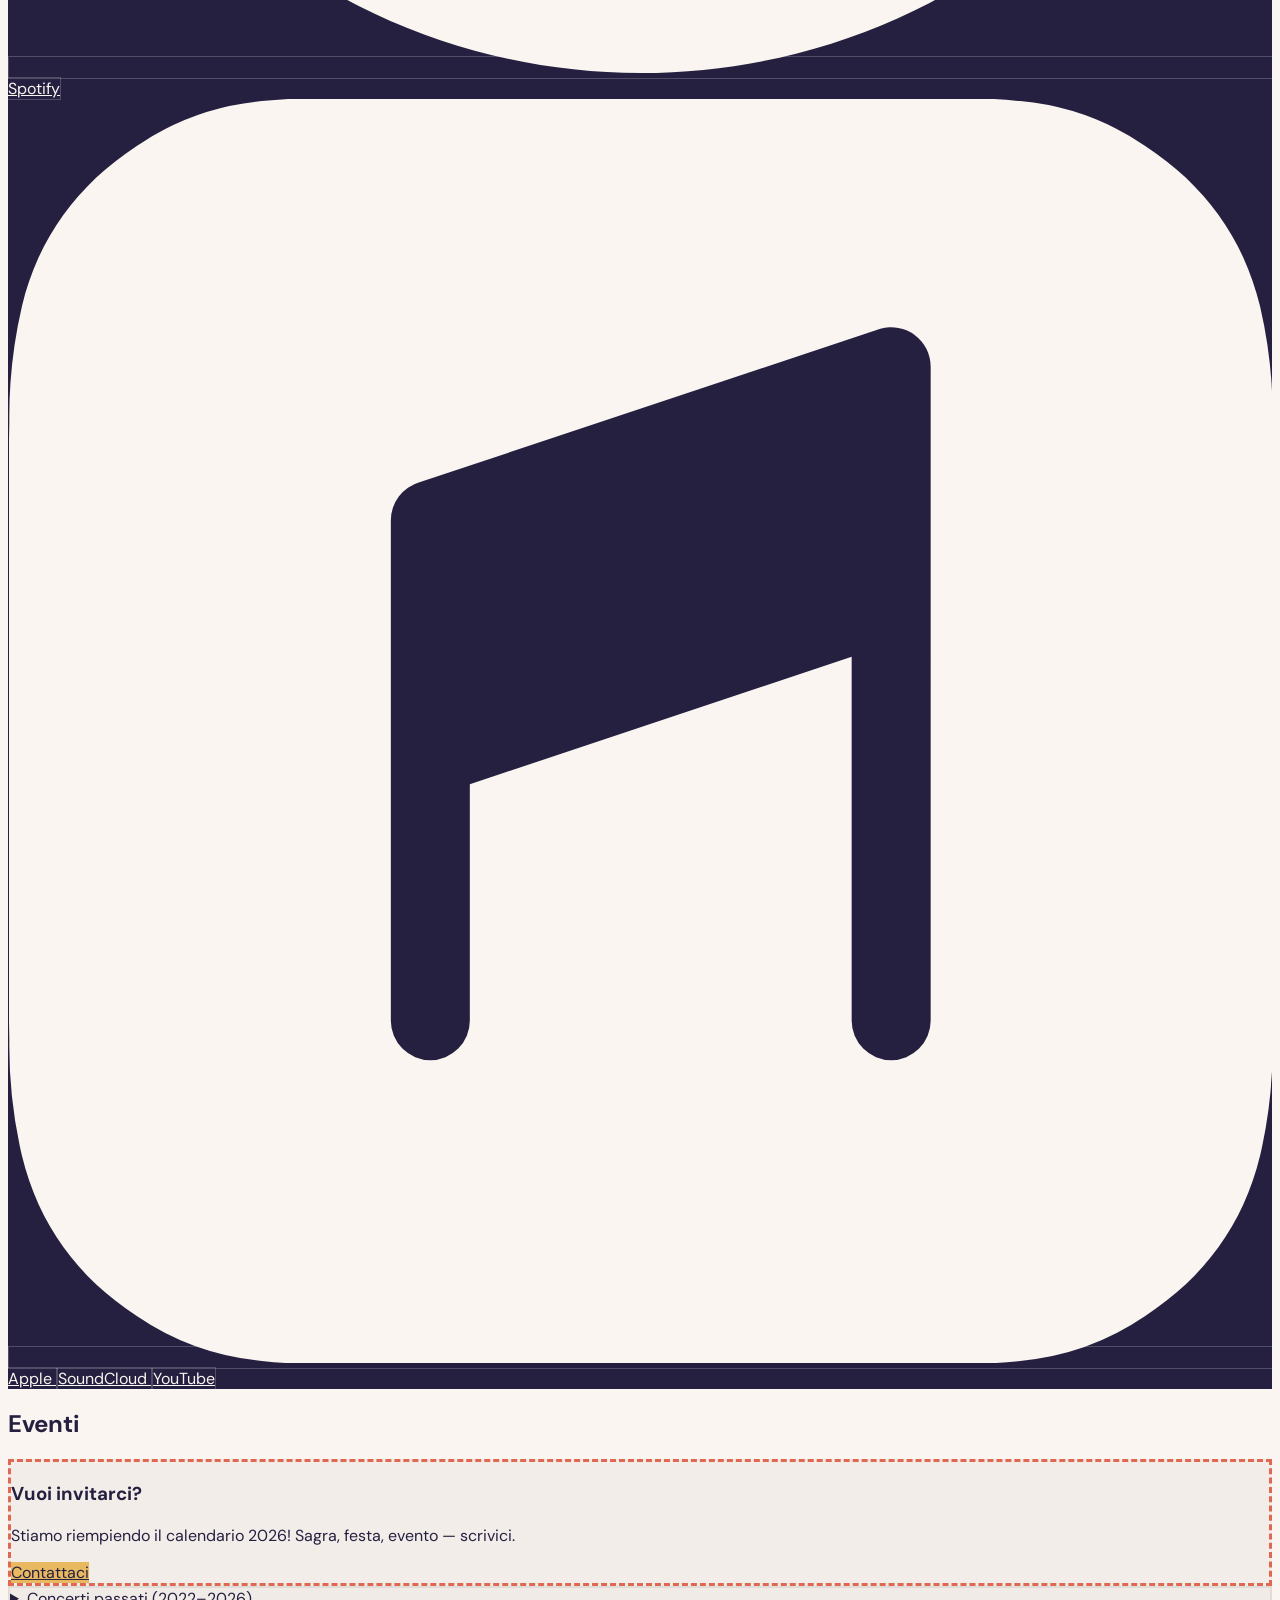
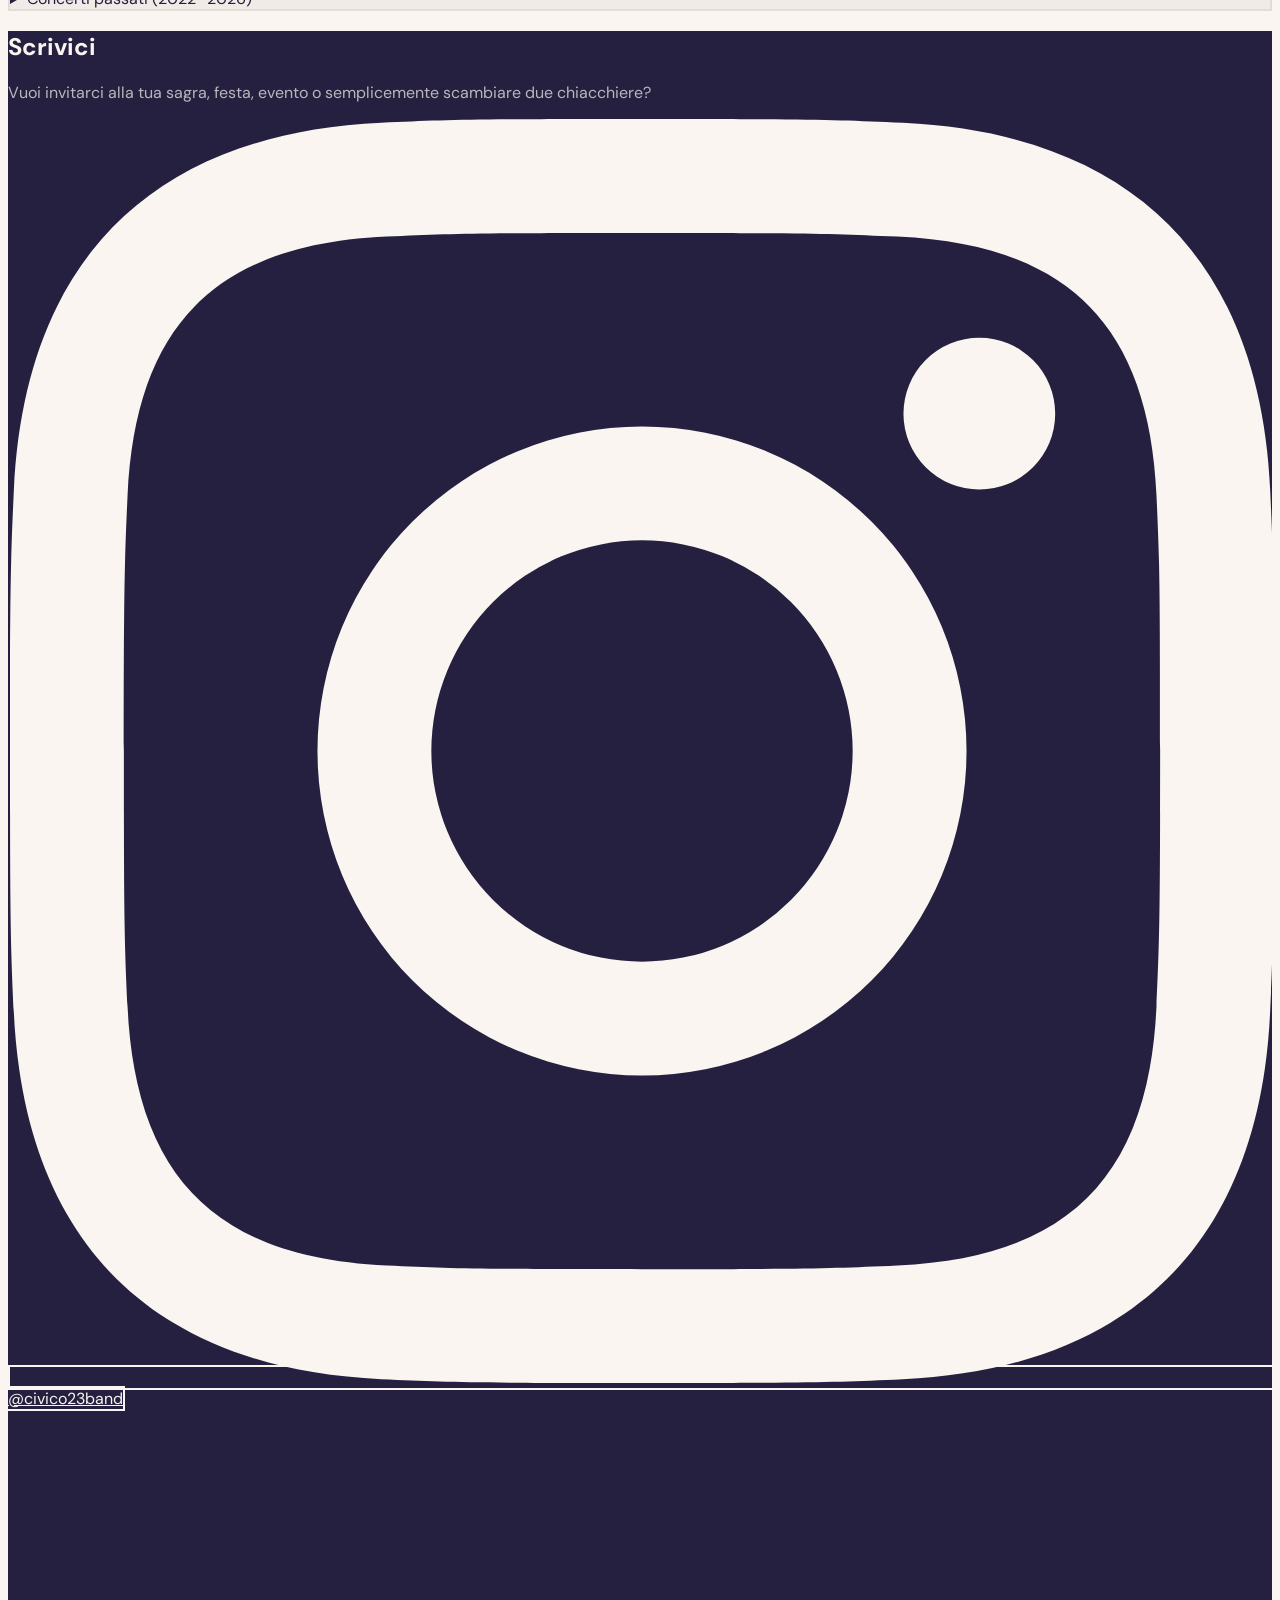
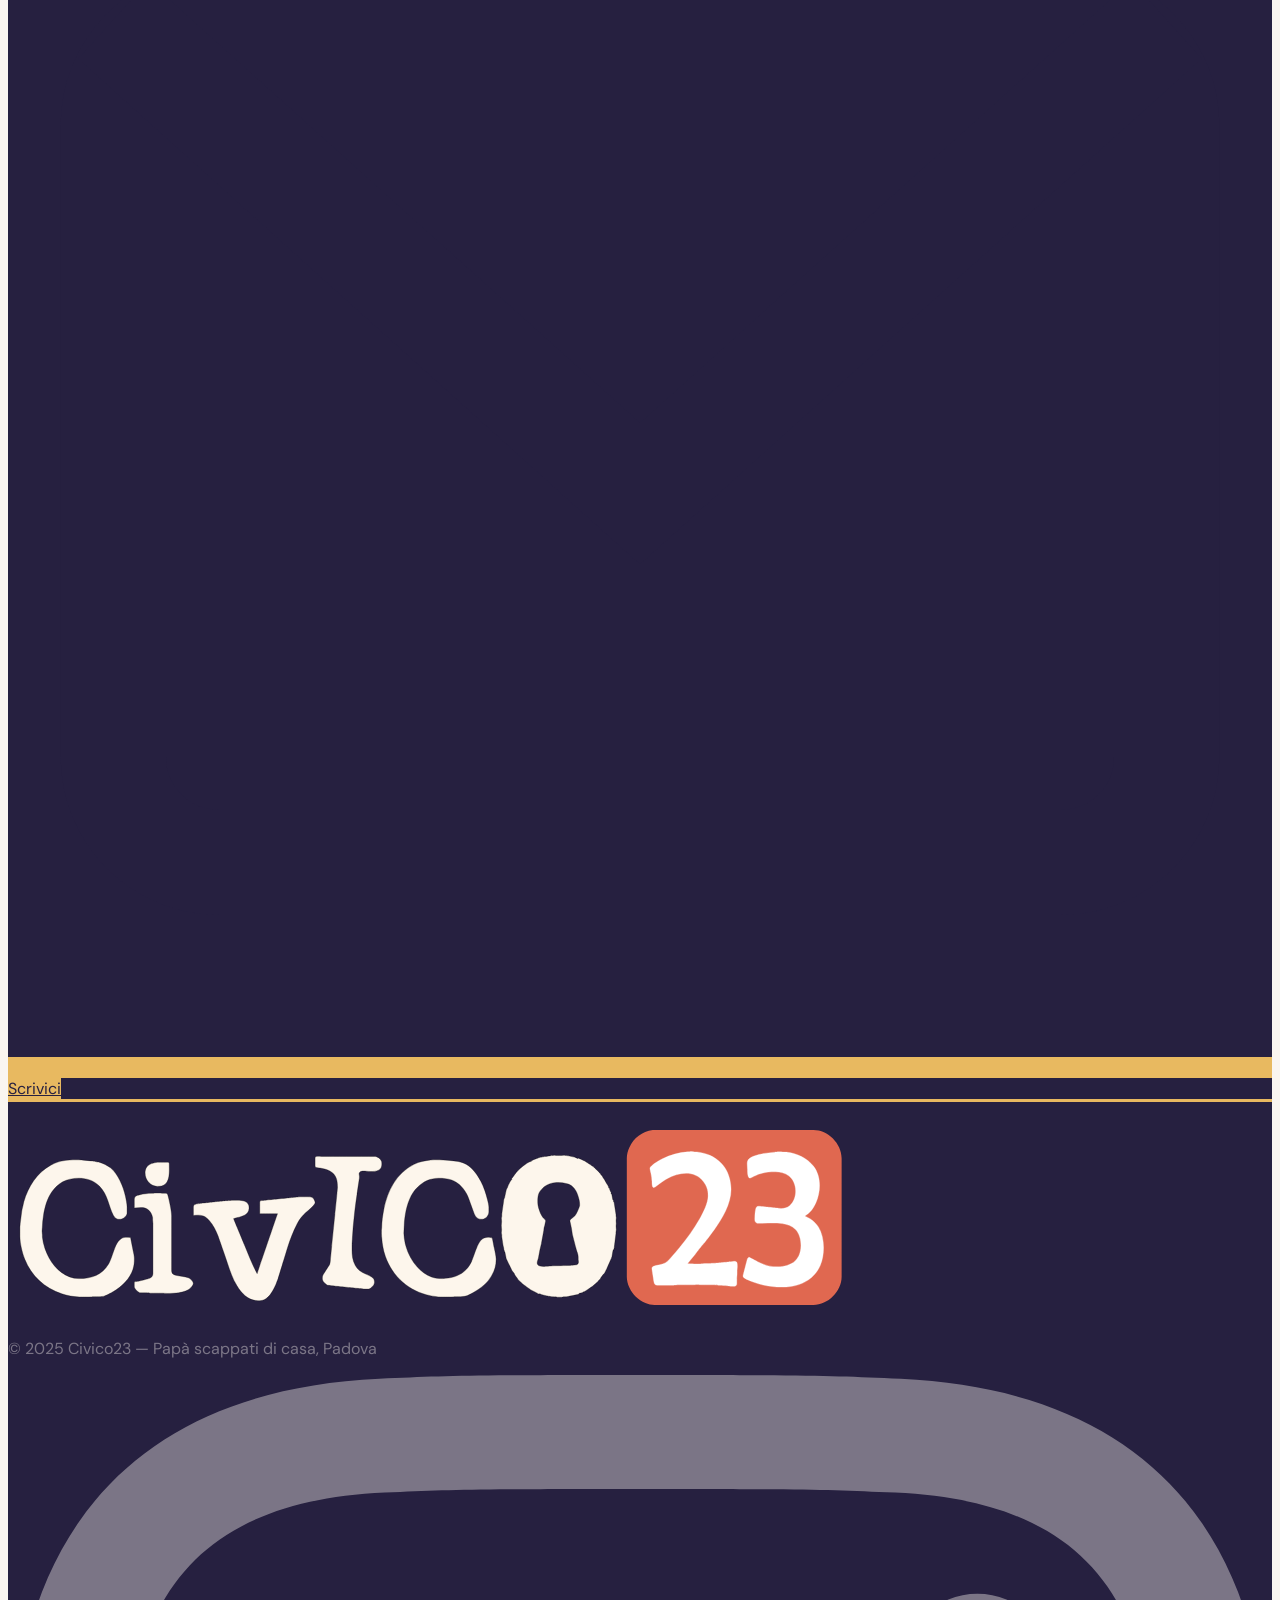
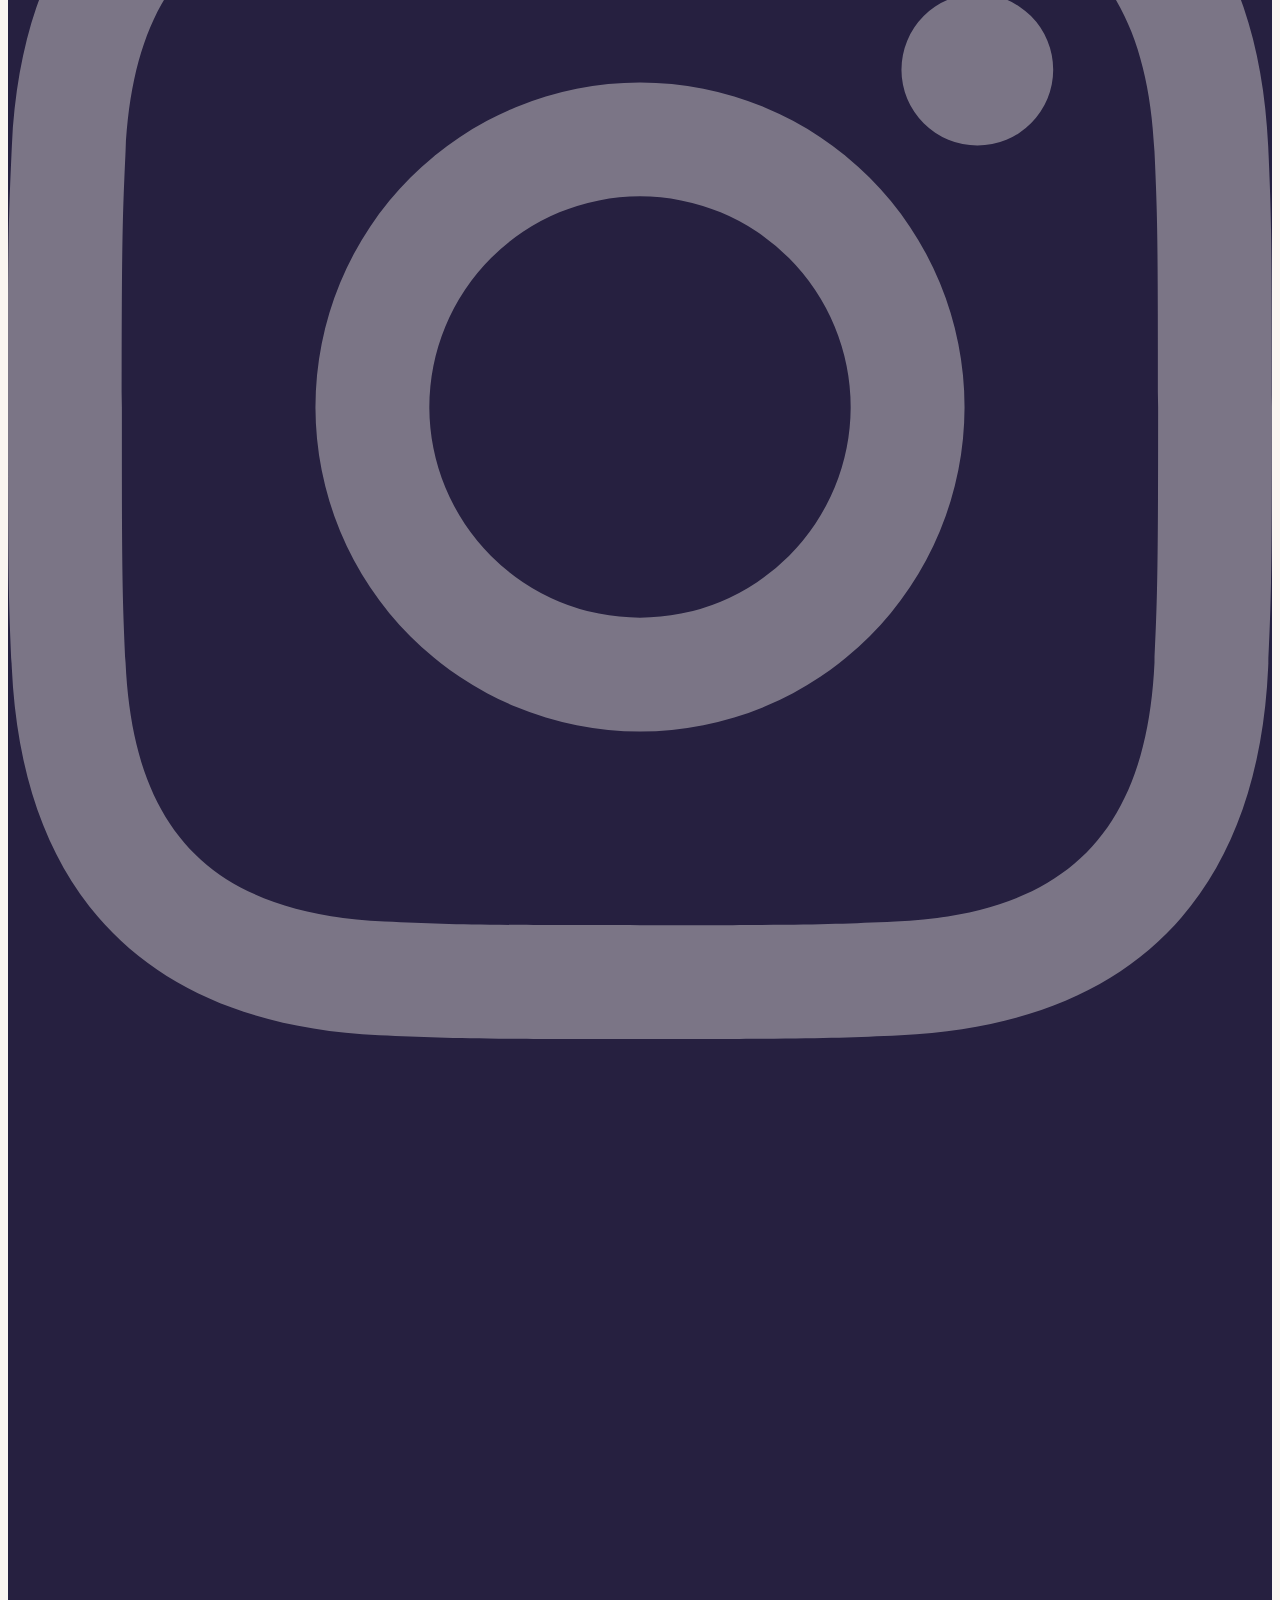
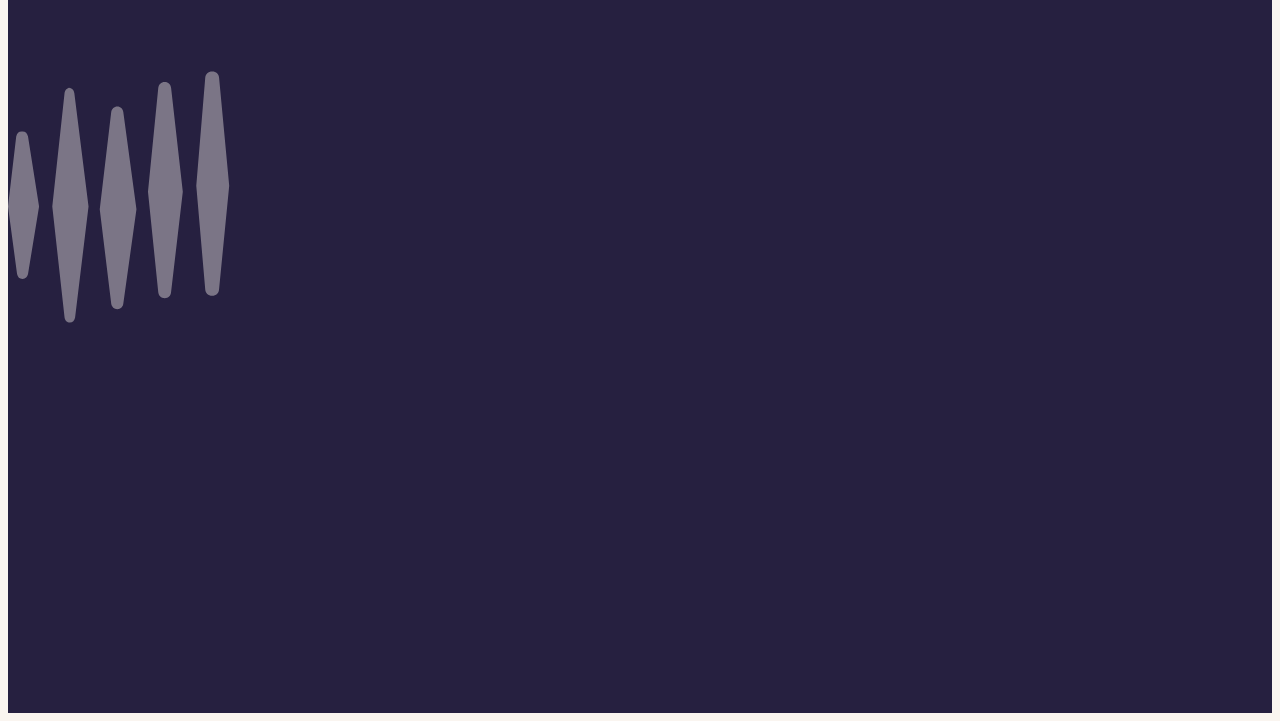
==== commit 2e1324b9: "Hero: bg con contain su desktop + bande viola, foto sempre intera - Desktop: la foto torna full-blee" ====
--- a/index.html
+++ b/index.html
@@ -44,15 +44,12 @@
       transition: background-color 0.4s, color 0.4s;
     }
 
-    /* Hero parallax */
+    /* Desktop: photo as full-section background, contained so it never crops */
     .hero-bg-img {
-      background: url('img/hero-bg.jpg') center center / cover no-repeat;
+      background: url('img/hero-bg.jpg') center center / contain no-repeat;
       position: absolute; inset: 0;
       mix-blend-mode: luminosity;
       opacity: 0.7;
-    }
-    @supports (background-attachment: fixed) {
-      .hero-bg-img { background-attachment: fixed; }
     }
     .hero-bg-darken {
       position: absolute; inset: 0;
@@ -65,6 +62,9 @@
       opacity: 0.25;
       pointer-events: none;
     }
+    /* Mobile stacked photo (hidden on desktop) */
+    .hero-photo-wrap { display: none; }
+
     @media (max-width: 768px) {
       #hero {
         min-height: auto;
@@ -72,28 +72,29 @@
         justify-content: flex-start;
         padding: 80px 0 48px;
       }
-      .hero-bg-img {
+      .hero-bg-img,
+      .hero-bg-darken,
+      .hero-bg-glow {
+        display: none;
+      }
+      .hero-photo-wrap {
+        display: block;
         position: relative;
-        inset: auto;
         width: 100%;
-        aspect-ratio: 2000 / 857;
-        background-attachment: scroll;
-        background-size: cover;
-        background-position: center center;
-        mix-blend-mode: normal;
-        opacity: 1;
-        margin-bottom: 32px;
-      }
-      .hero-bg-img::after {
+        margin: 0 auto 32px;
+        max-width: 2000px;
+      }
+      .hero-photo {
+        display: block;
+        width: 100%;
+        height: auto;
+      }
+      .hero-photo-wrap::after {
         content: '';
         position: absolute;
         inset: 0;
         background: rgba(38, 32, 64, 0.32);
         pointer-events: none;
-      }
-      .hero-bg-darken,
-      .hero-bg-glow {
-        display: none;
       }
     }
 
@@ -190,6 +191,9 @@
     <div class="hero-bg-img"></div>
     <div class="hero-bg-darken"></div>
     <div class="hero-bg-glow"></div>
+    <div class="hero-photo-wrap">
+      <img src="img/hero-bg.jpg" alt="Civico23 - i membri della band" class="hero-photo">
+    </div>
     <div class="relative z-10 text-center px-6 max-w-3xl">
       <div class="mb-4 flex justify-center">
         <img src="img/logo-light.svg" alt="Civico23" class="block w-auto" style="height: clamp(3.5rem, 12vw, 7rem);">
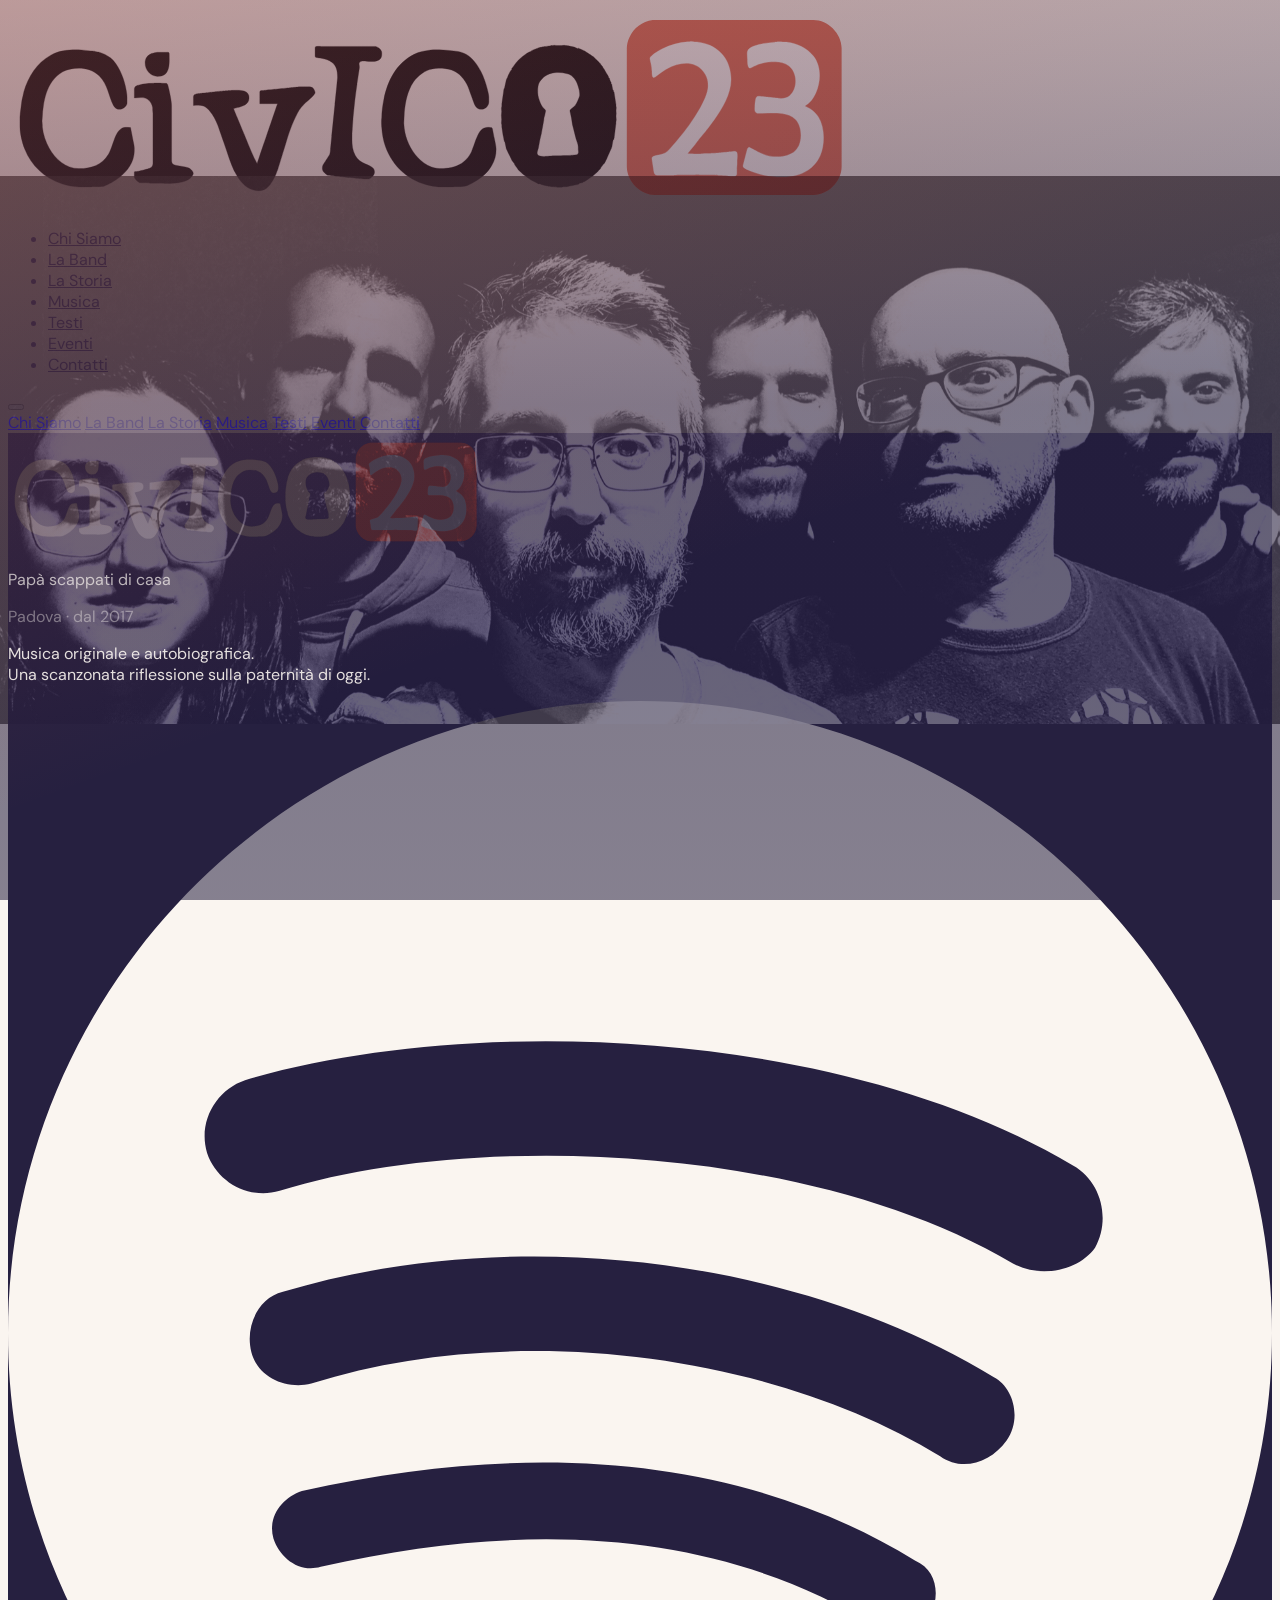
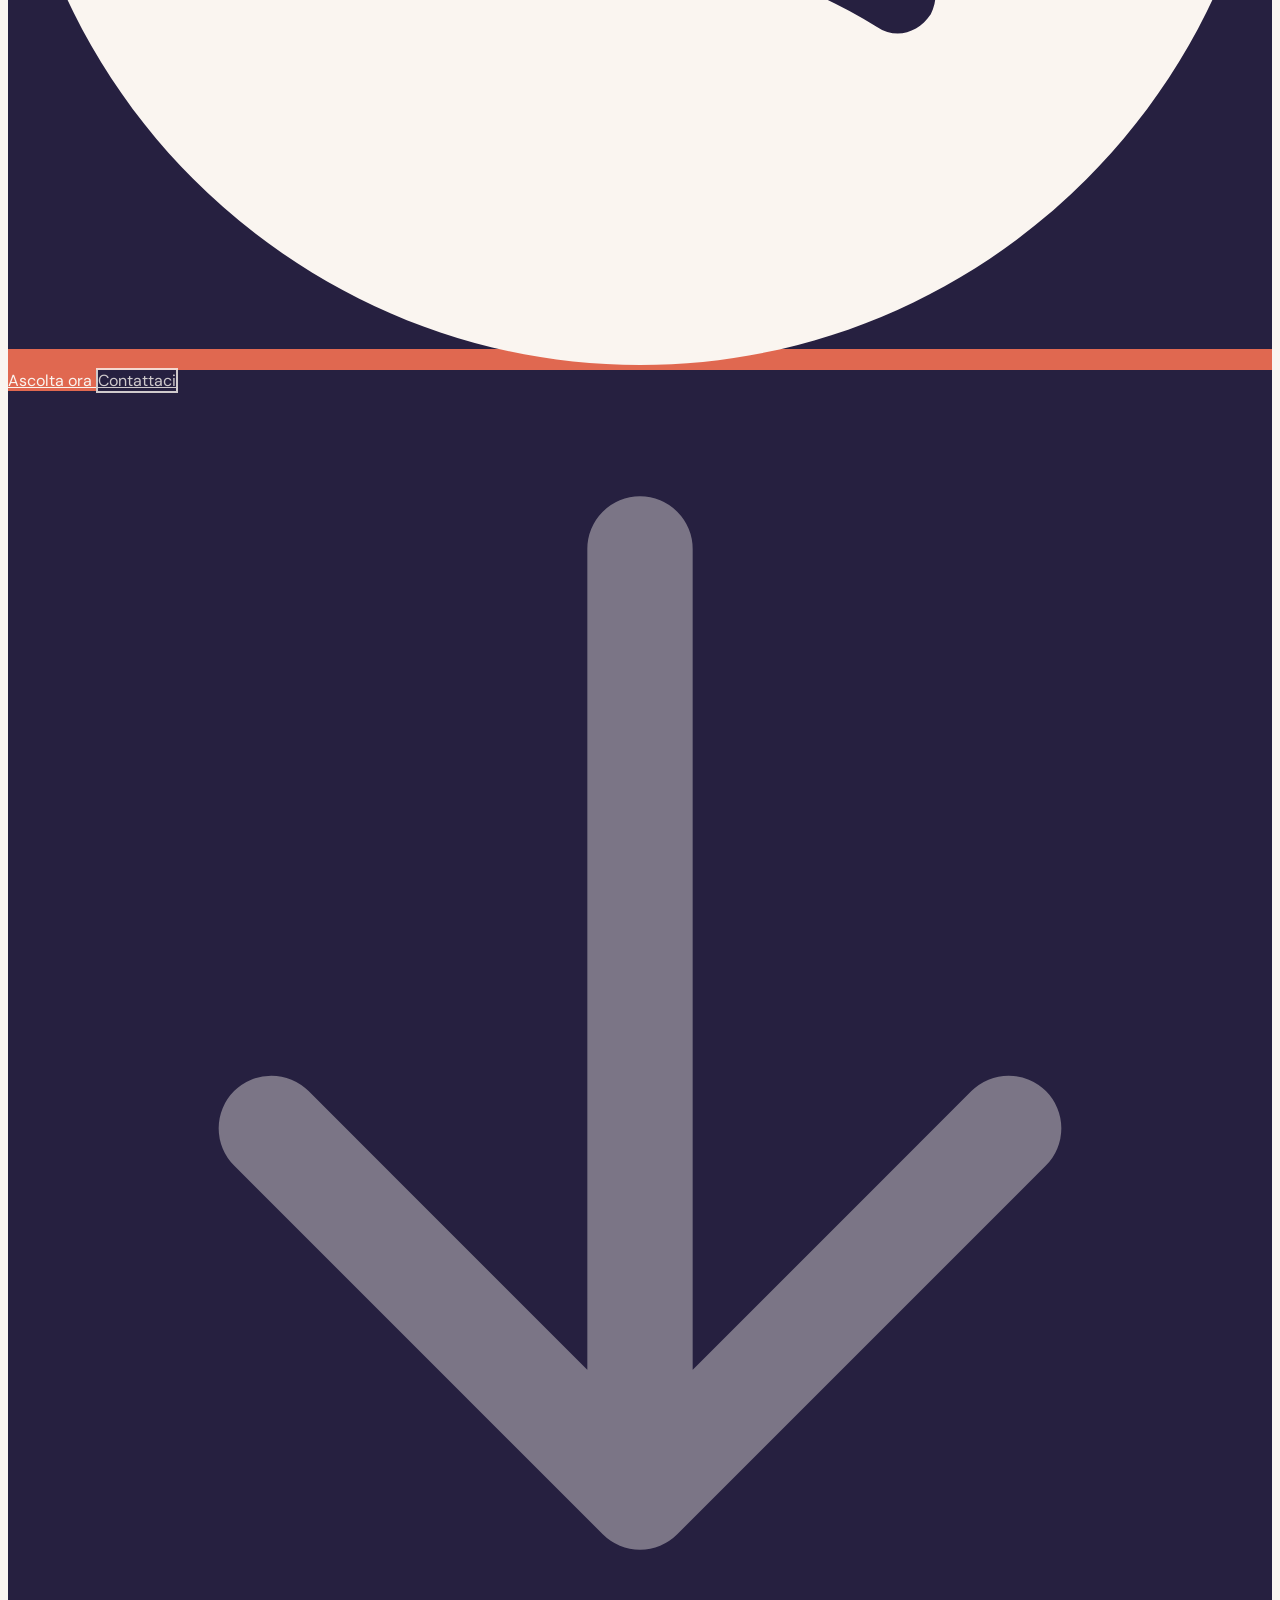
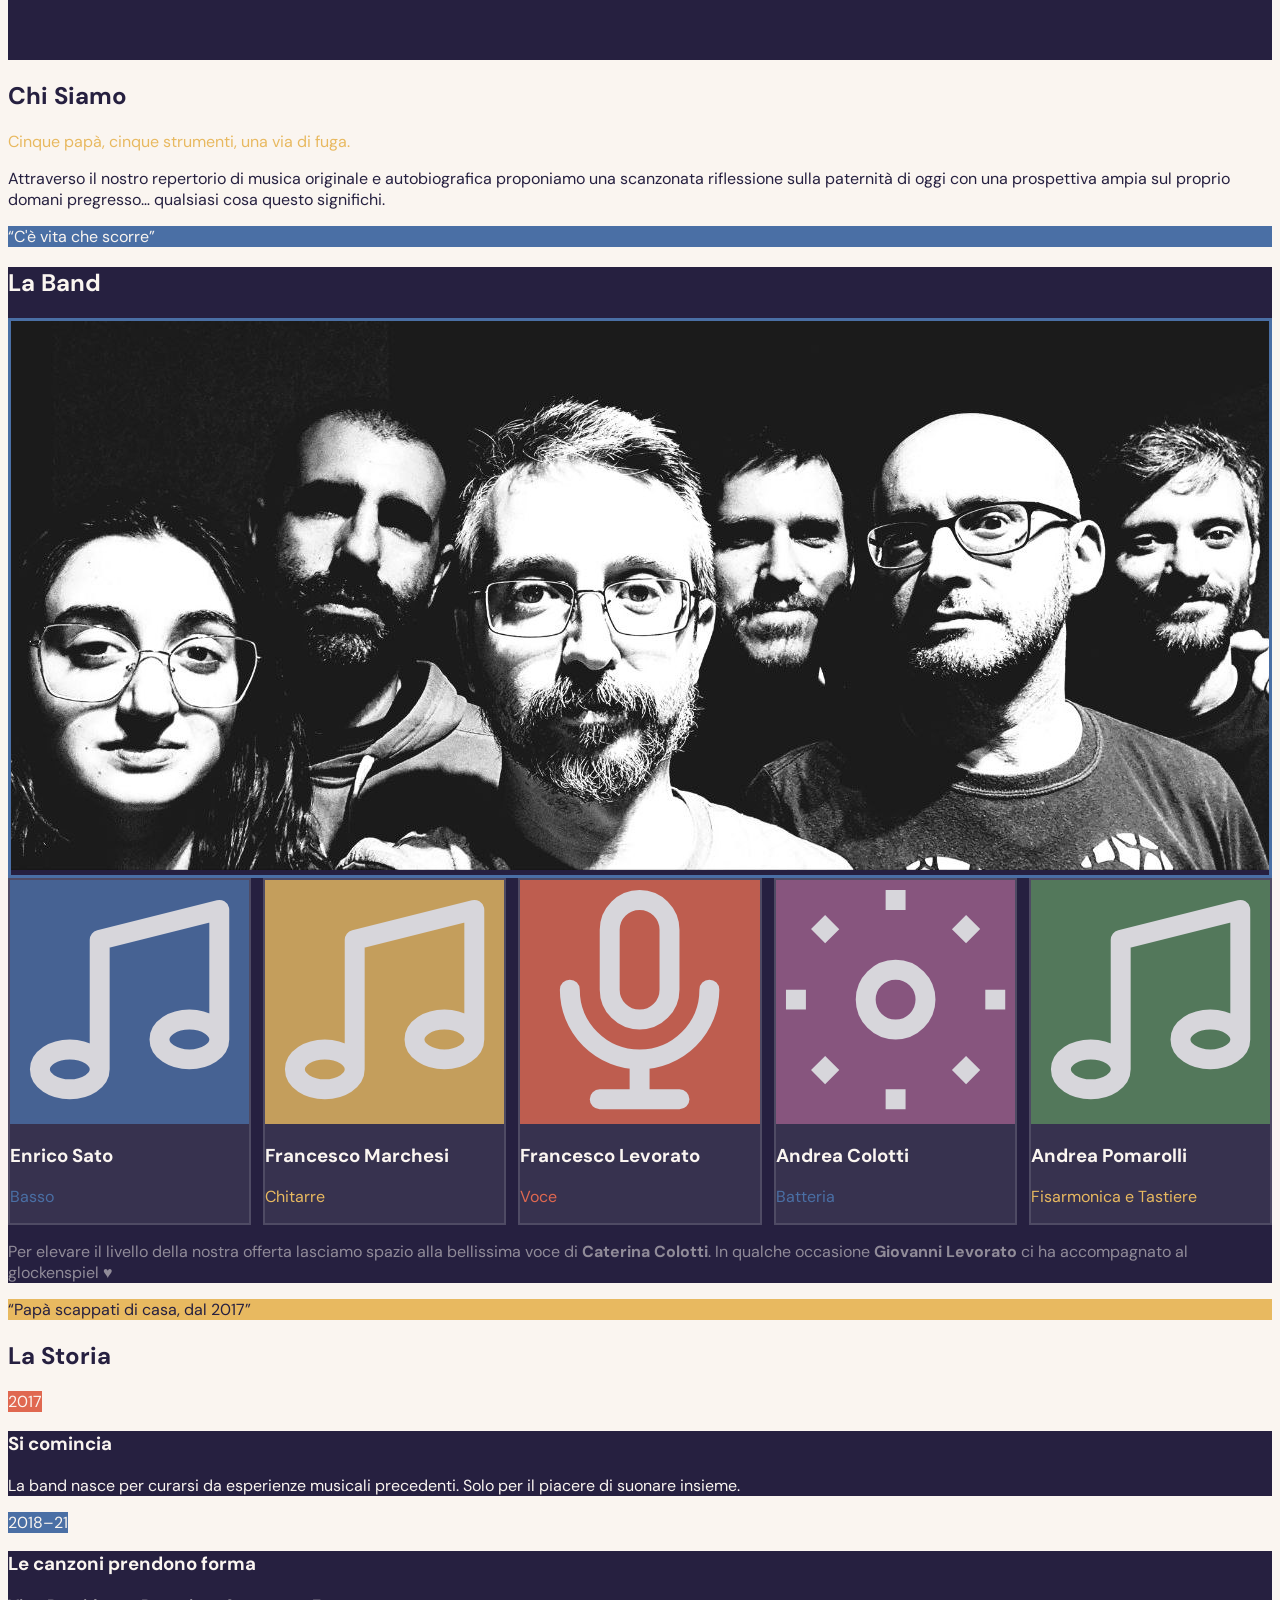
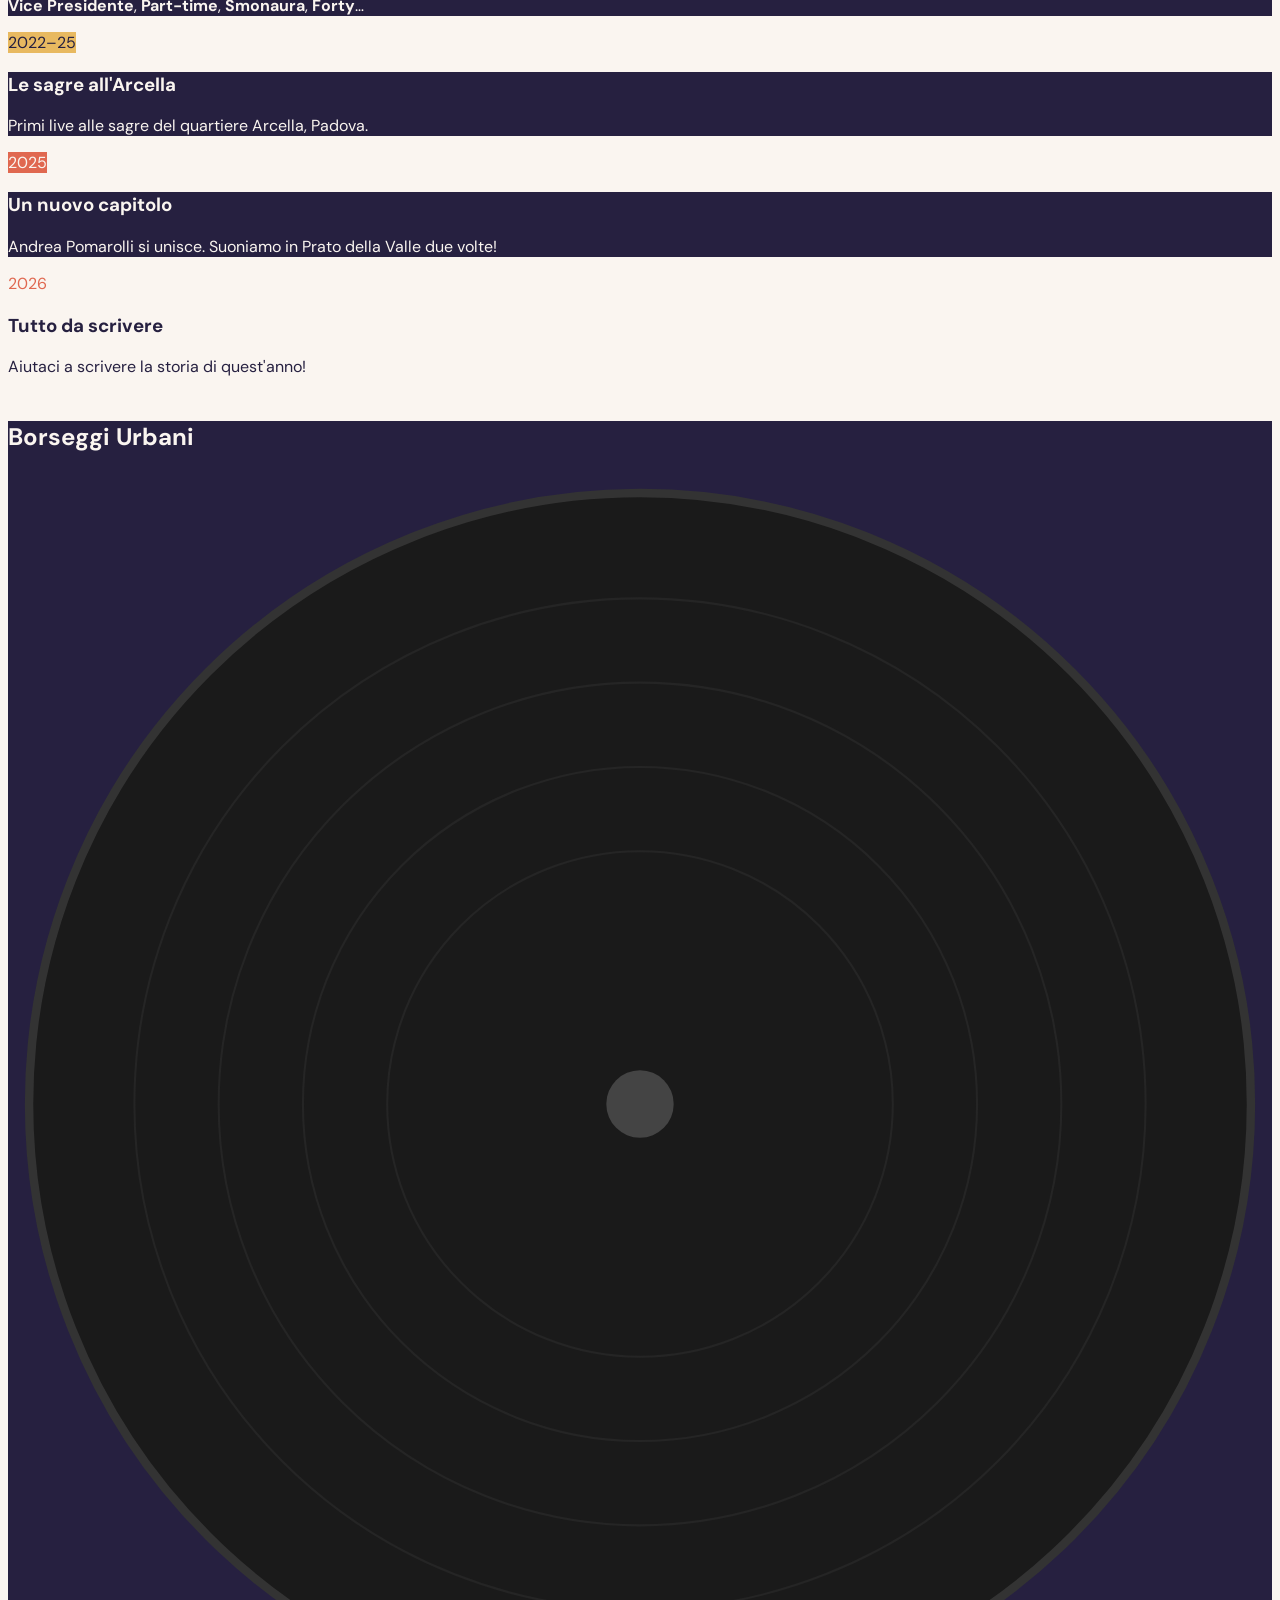
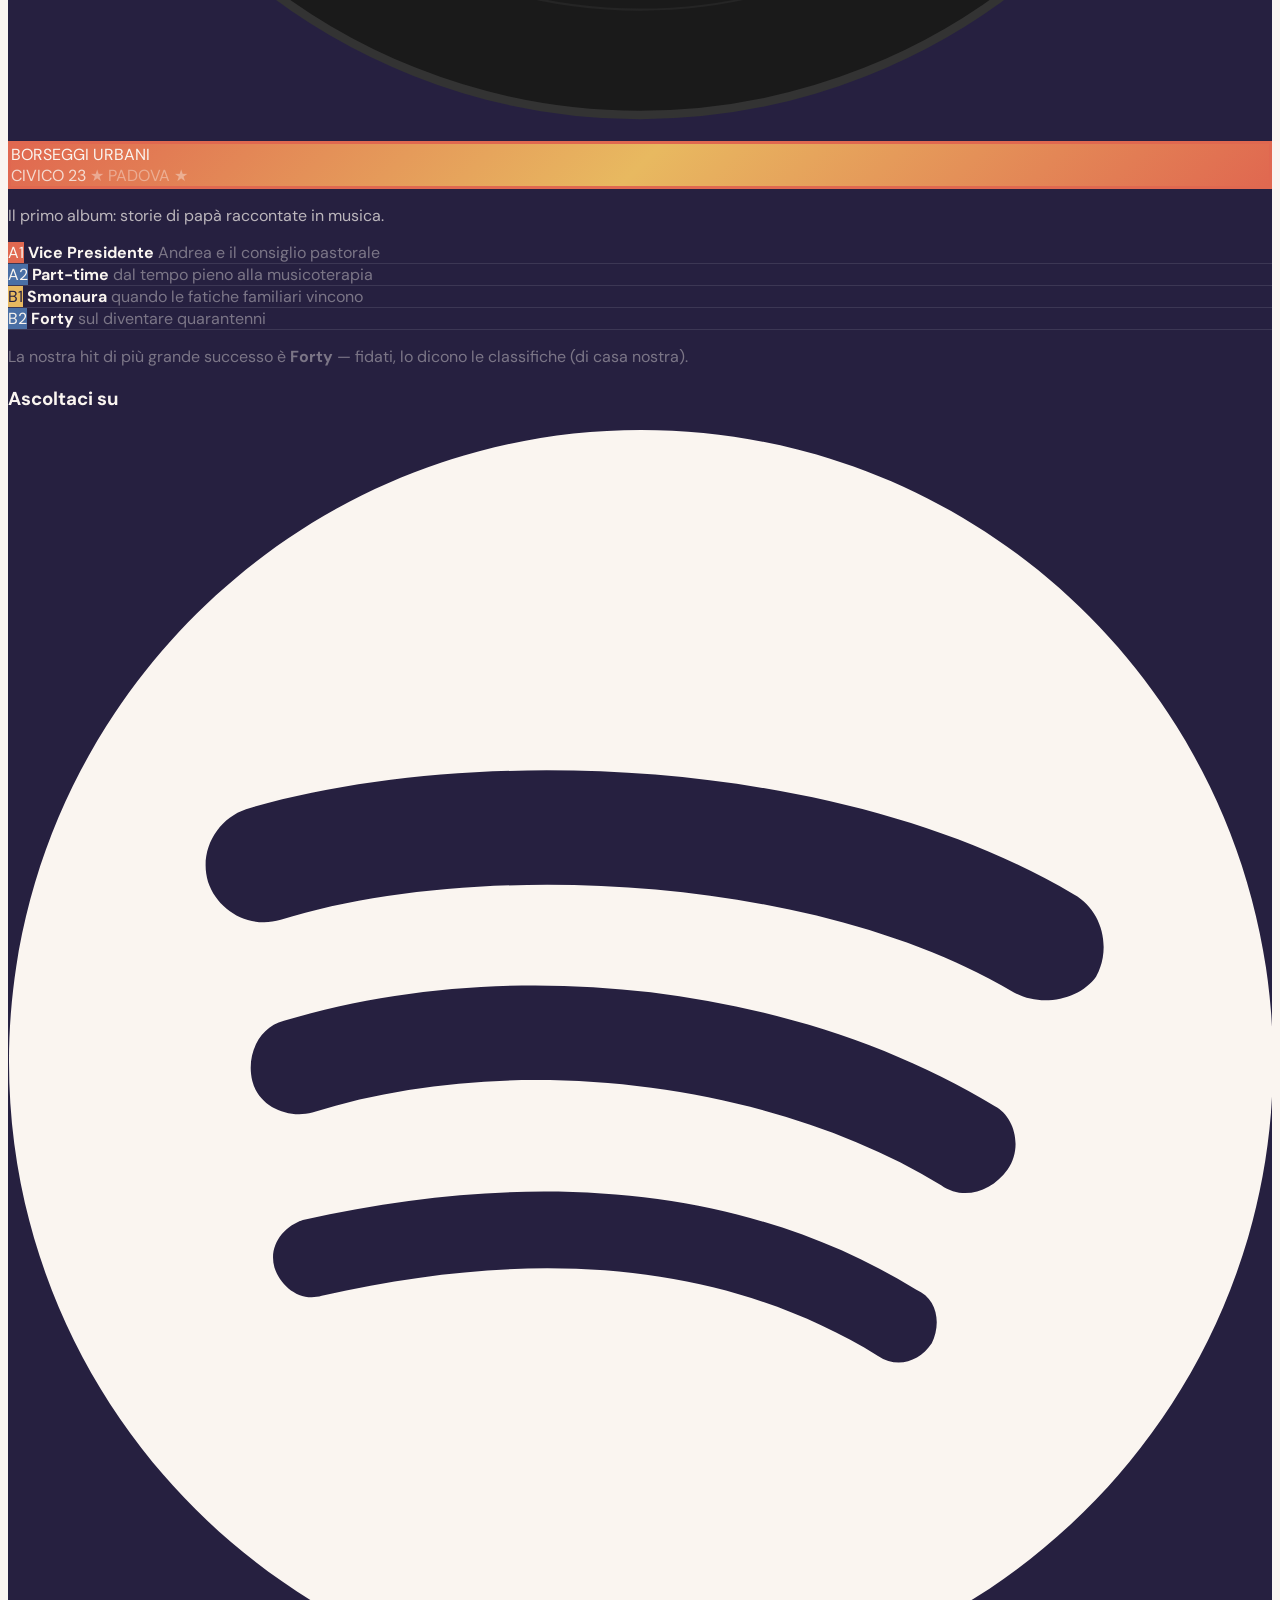
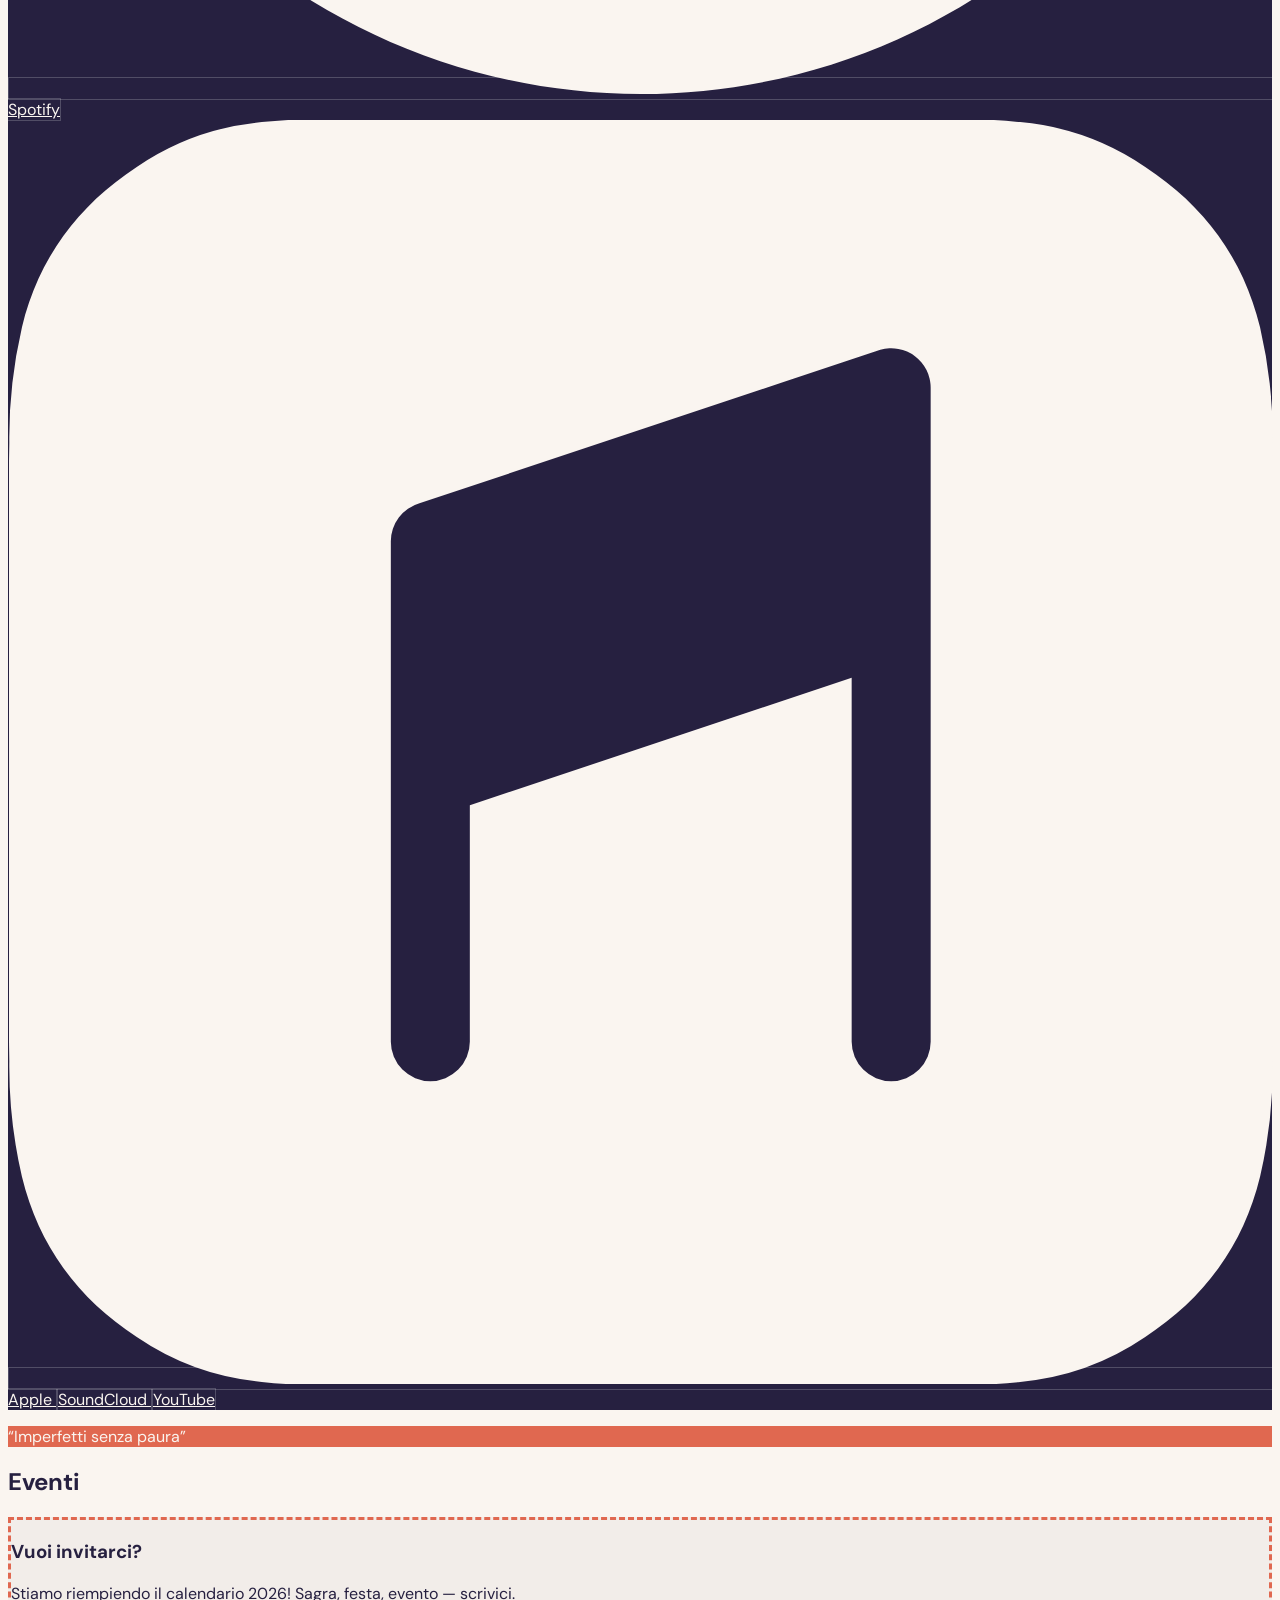
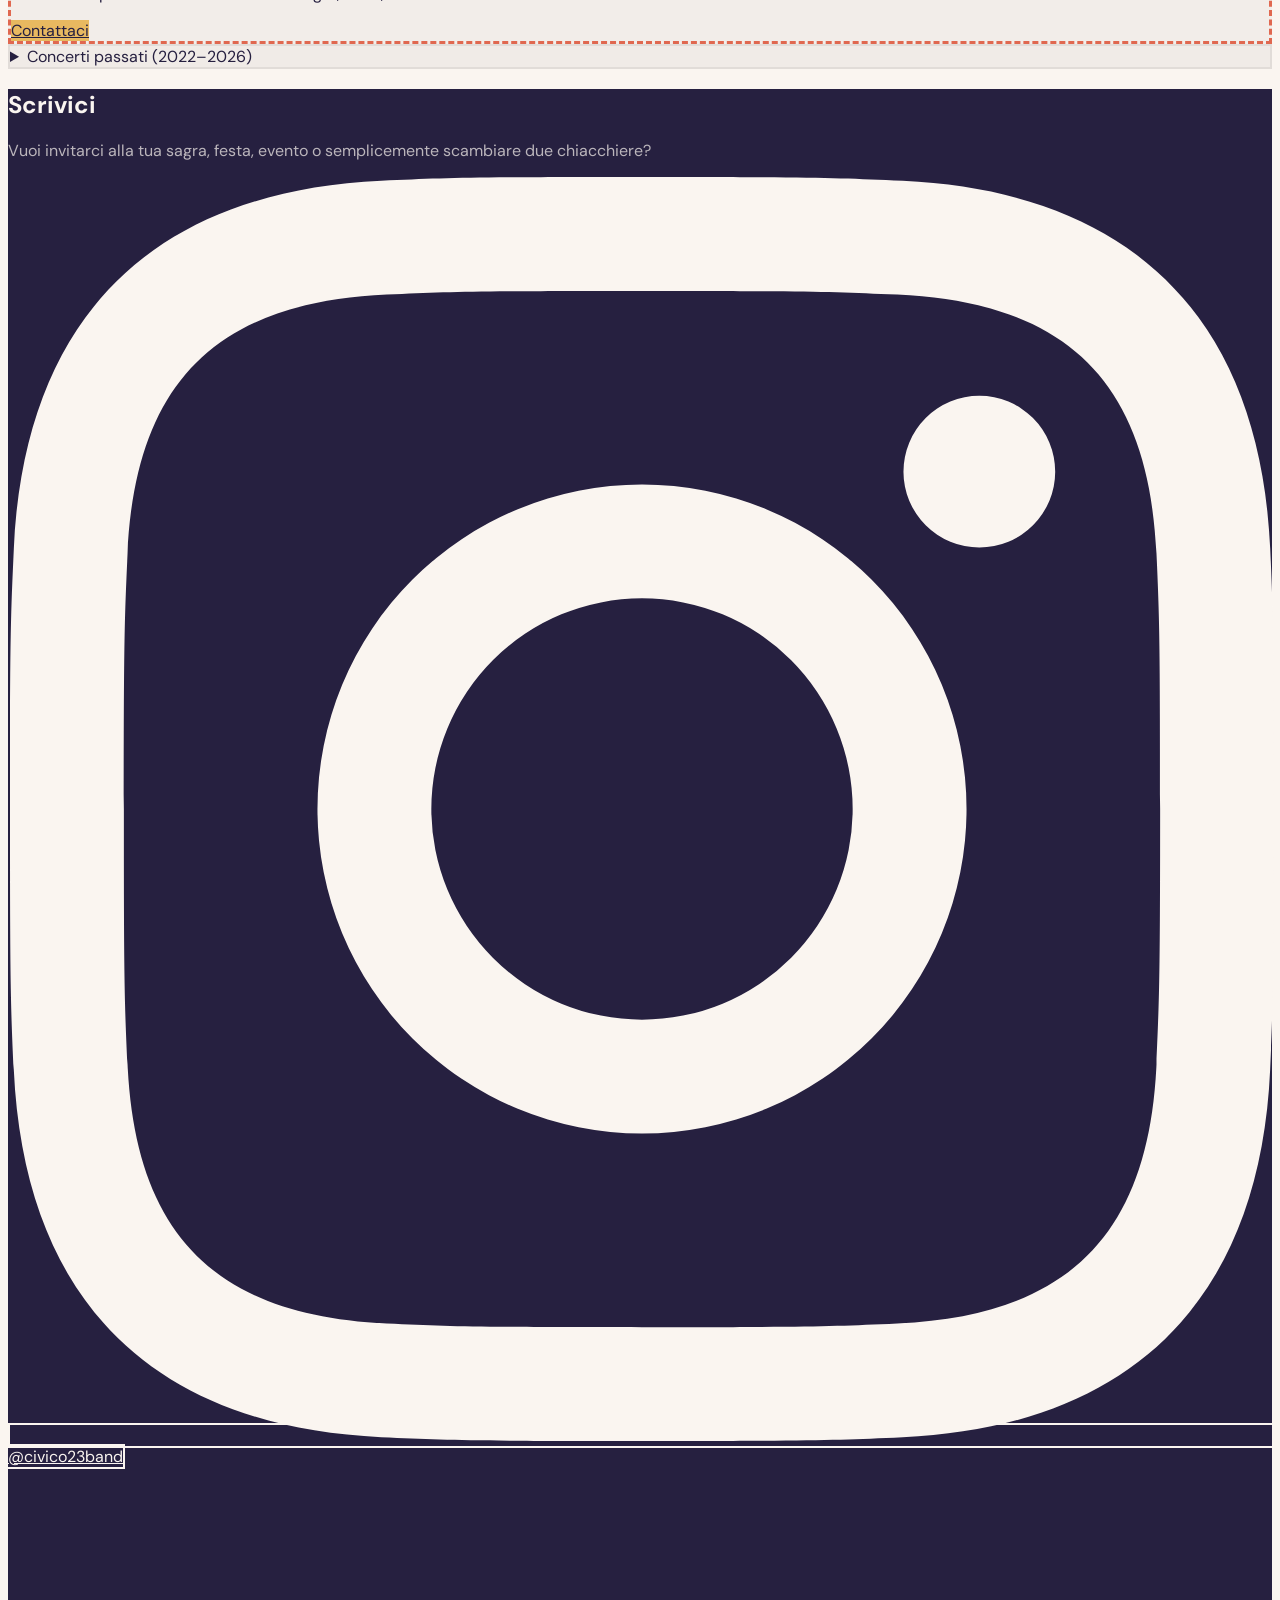
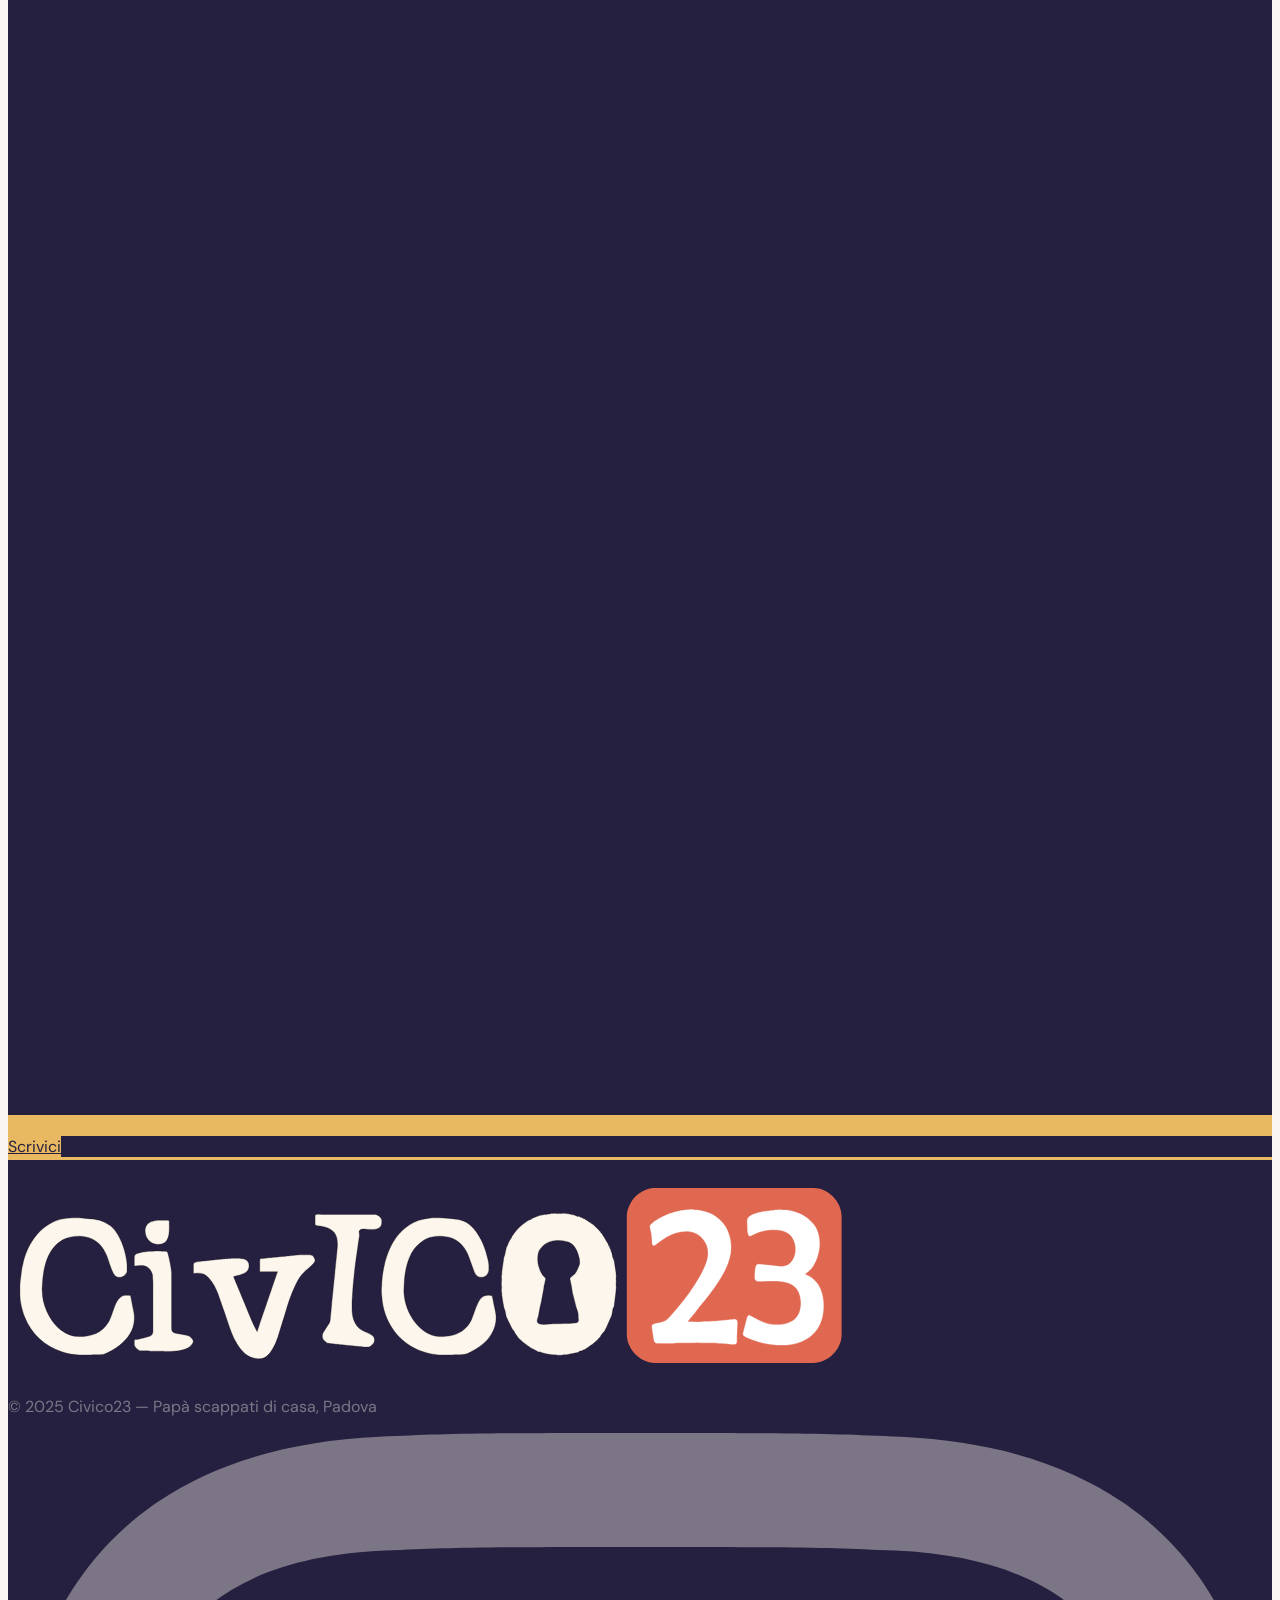
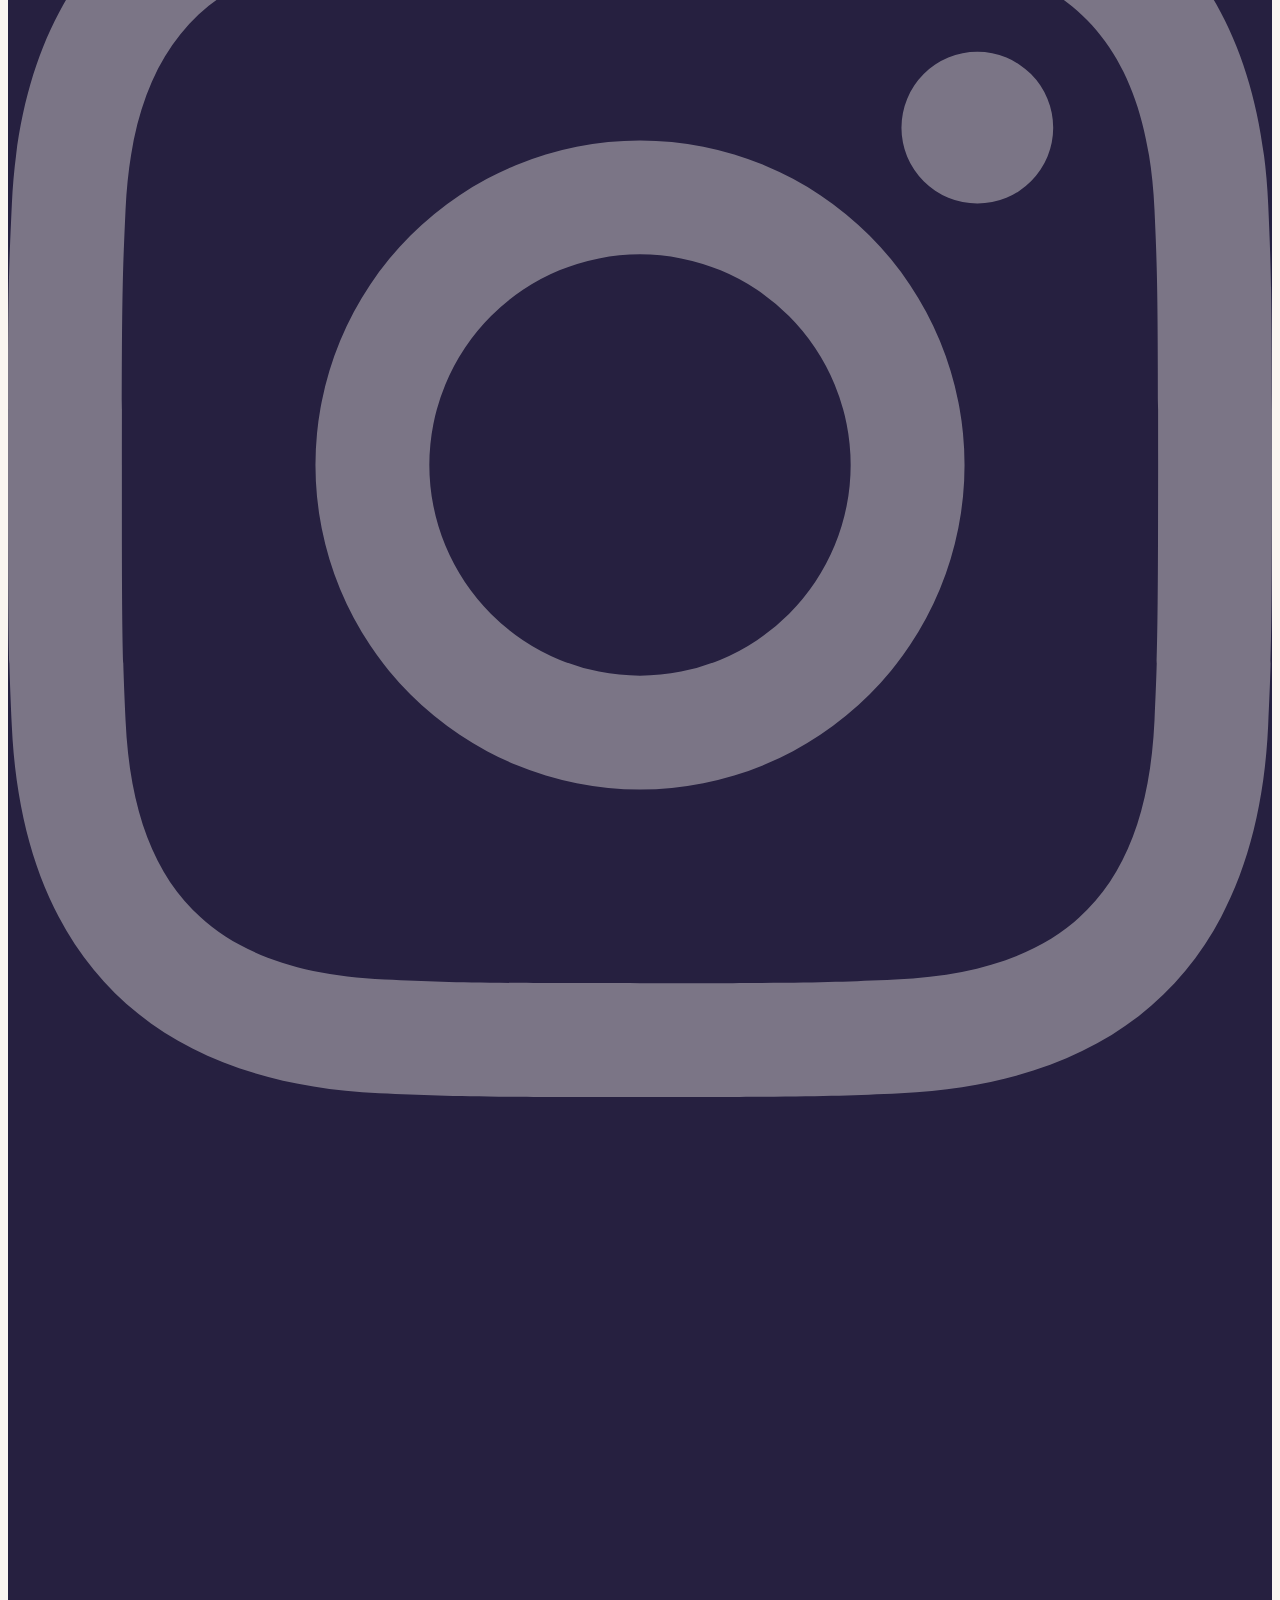
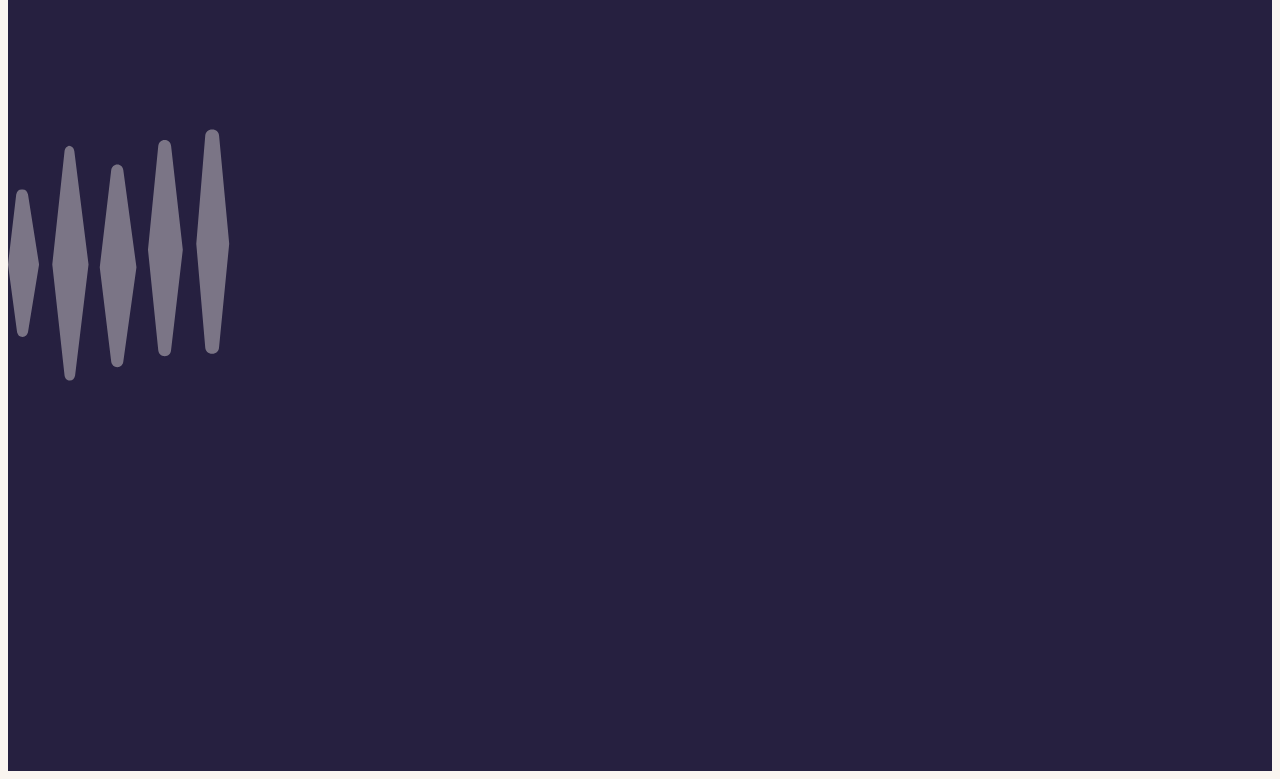
==== commit 43b6aa6e: "Aggiungi pagina testi.html con i nostri originali + noindex" ====
--- a/index.html
+++ b/index.html
@@ -165,6 +165,7 @@
         <li><a href="#la-band" class="px-3 py-1.5 rounded-full hover:text-white transition-colors" style="color: var(--c-dark);" onmouseover="this.style.background=getComputedStyle(document.documentElement).getPropertyValue('--c-accent')" onmouseout="this.style.background='transparent'">La Band</a></li>
         <li><a href="#storia" class="px-3 py-1.5 rounded-full hover:text-white transition-colors" style="color: var(--c-dark);" onmouseover="this.style.background=getComputedStyle(document.documentElement).getPropertyValue('--c-accent')" onmouseout="this.style.background='transparent'">La Storia</a></li>
         <li><a href="#musica" class="px-3 py-1.5 rounded-full hover:text-white transition-colors" style="color: var(--c-dark);" onmouseover="this.style.background=getComputedStyle(document.documentElement).getPropertyValue('--c-accent')" onmouseout="this.style.background='transparent'">Musica</a></li>
+        <li><a href="testi.html" class="px-3 py-1.5 rounded-full hover:text-white transition-colors" style="color: var(--c-dark);" onmouseover="this.style.background=getComputedStyle(document.documentElement).getPropertyValue('--c-accent')" onmouseout="this.style.background='transparent'">Testi</a></li>
         <li><a href="#eventi" class="px-3 py-1.5 rounded-full hover:text-white transition-colors" style="color: var(--c-dark);" onmouseover="this.style.background=getComputedStyle(document.documentElement).getPropertyValue('--c-accent')" onmouseout="this.style.background='transparent'">Eventi</a></li>
         <li><a href="#contatti" class="px-3 py-1.5 rounded-full hover:text-white transition-colors" style="color: var(--c-dark);" onmouseover="this.style.background=getComputedStyle(document.documentElement).getPropertyValue('--c-accent')" onmouseout="this.style.background='transparent'">Contatti</a></li>
       </ul>
@@ -181,6 +182,7 @@
       <a href="#la-band" class="font-medium py-1">La Band</a>
       <a href="#storia" class="font-medium py-1">La Storia</a>
       <a href="#musica" class="font-medium py-1">Musica</a>
+      <a href="testi.html" class="font-medium py-1">Testi</a>
       <a href="#eventi" class="font-medium py-1">Eventi</a>
       <a href="#contatti" class="font-medium py-1">Contatti</a>
     </div>
@@ -465,6 +467,11 @@
       </div>
     </div>
   </section>
+
+  <!-- ====== Quote divider ====== -->
+  <div class="py-6 text-center px-6 theme-transition" style="background: var(--c-accent);">
+    <p class="italic text-lg font-medium" style="color: var(--c-light);">&ldquo;Imperfetti senza paura&rdquo;</p>
+  </div>
 
   <!-- ====== EVENTI ====== -->
   <section id="eventi" class="py-20 md:py-28 px-6 theme-transition" style="background: var(--c-light);">
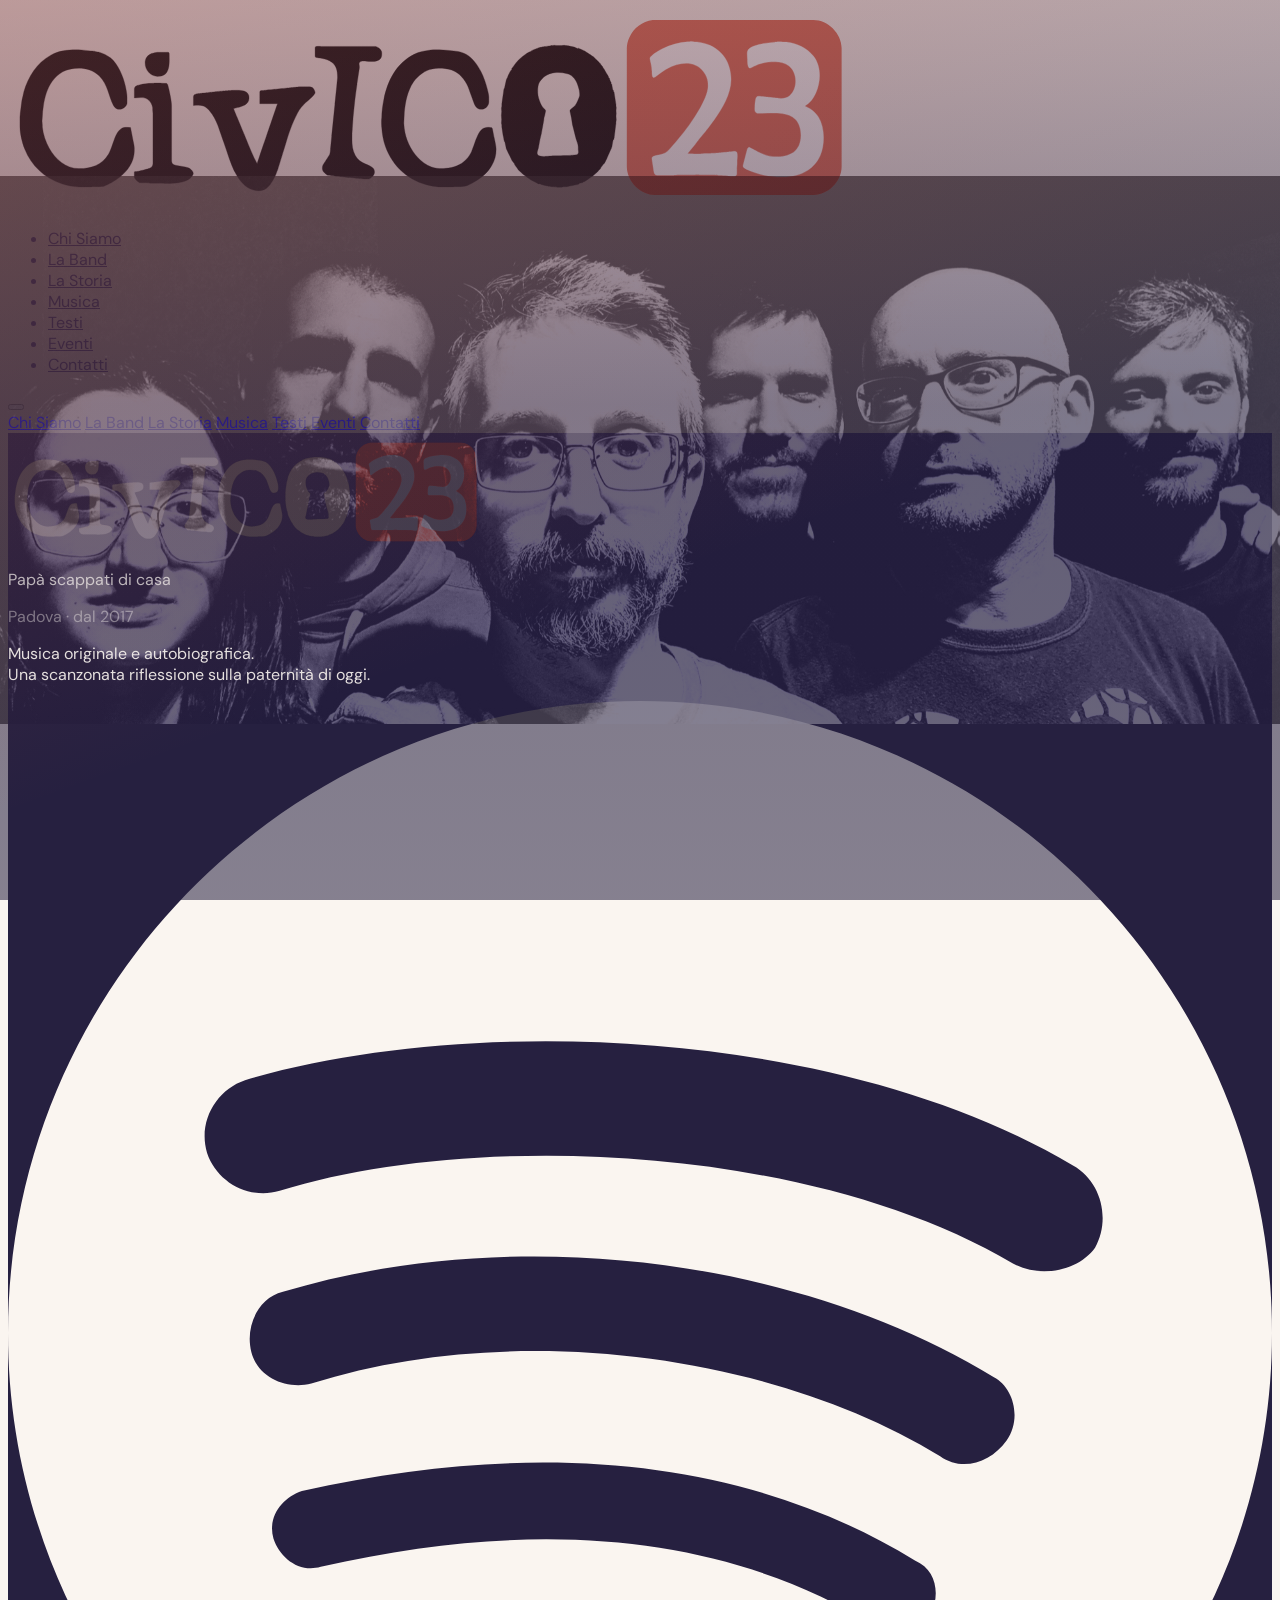
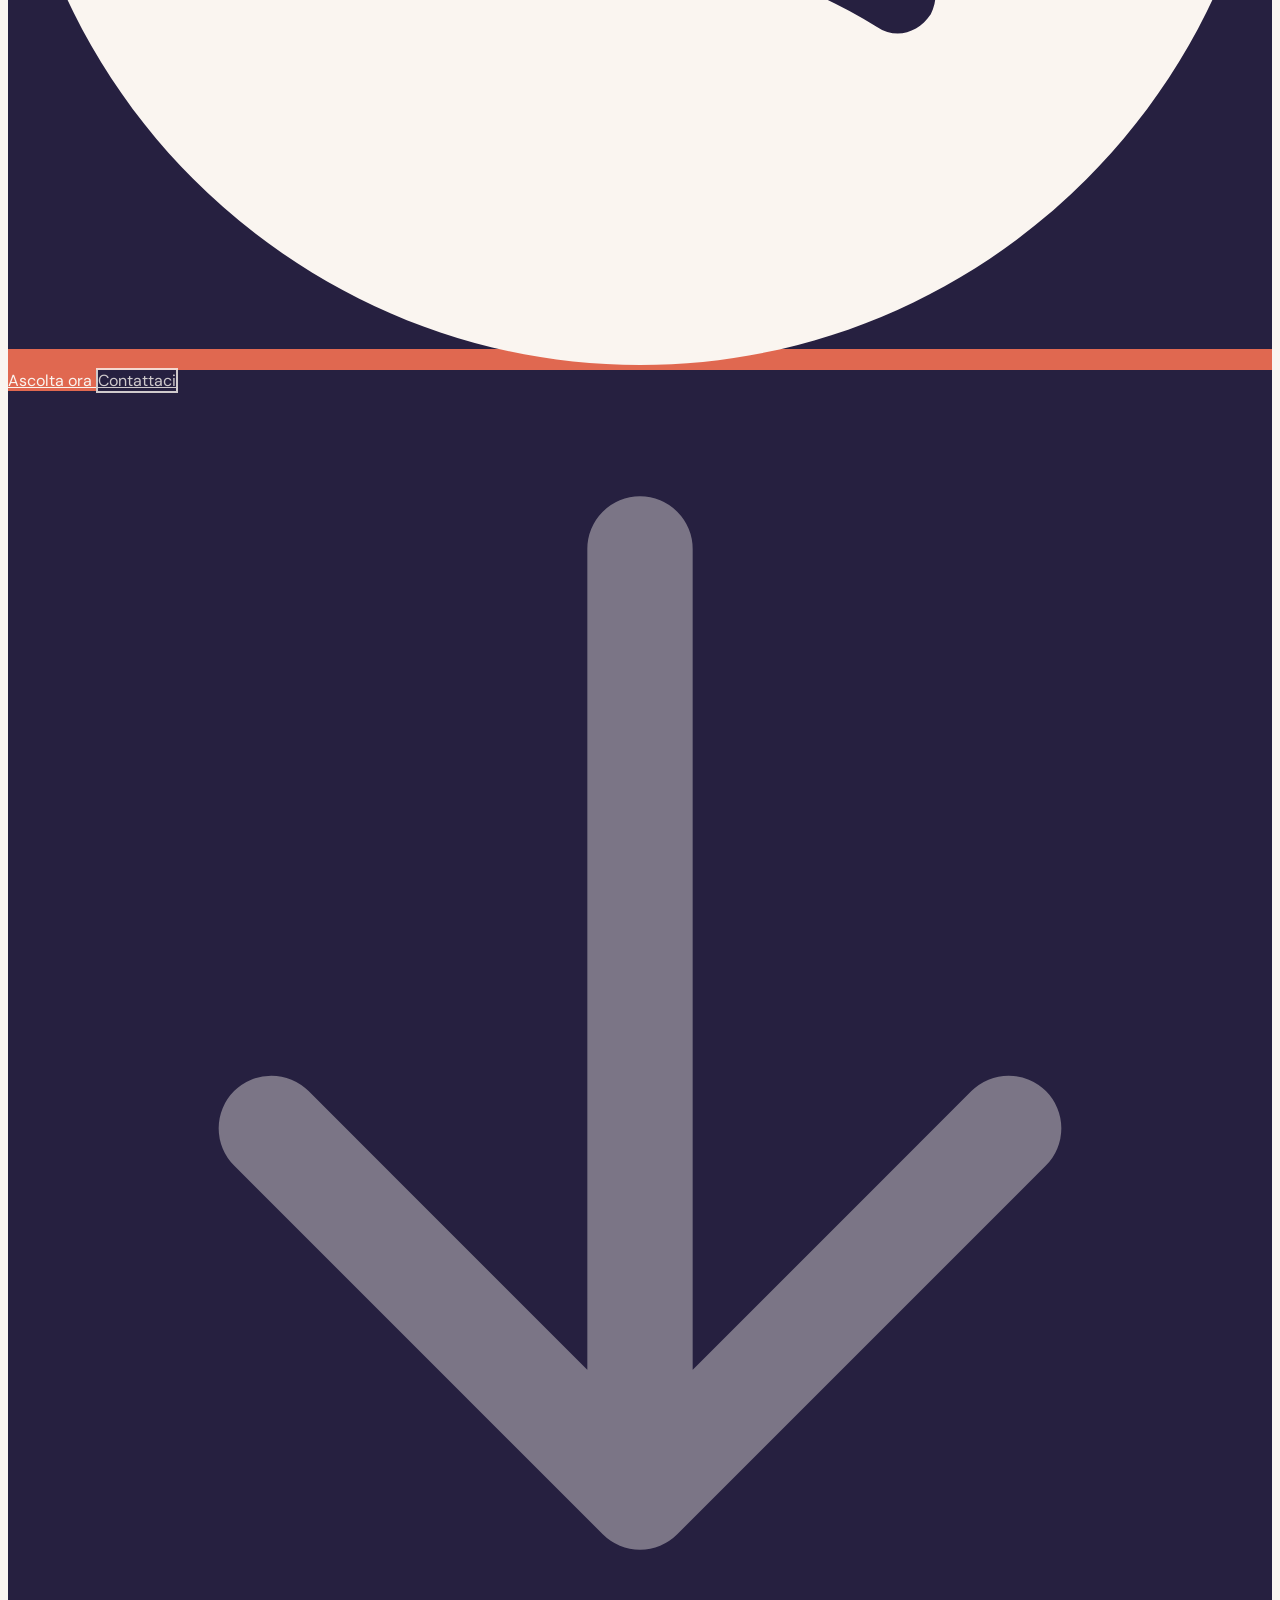
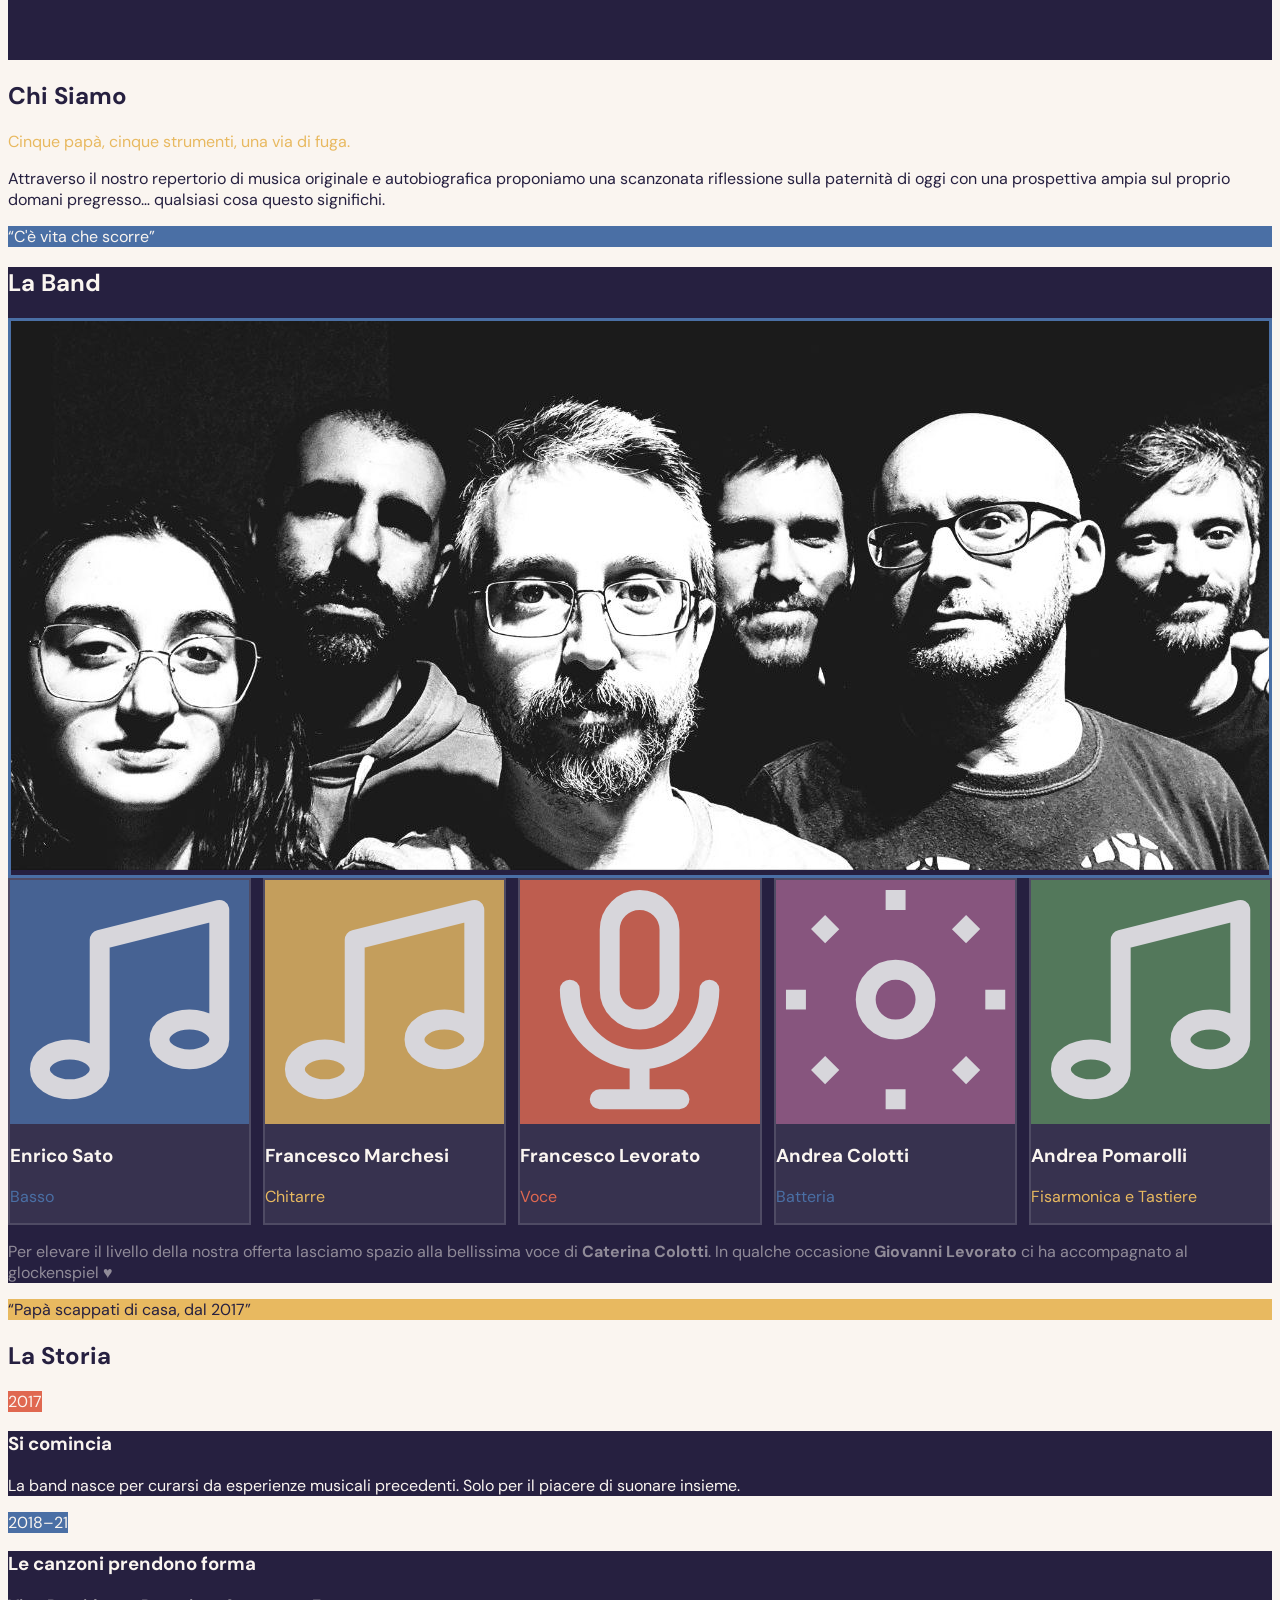
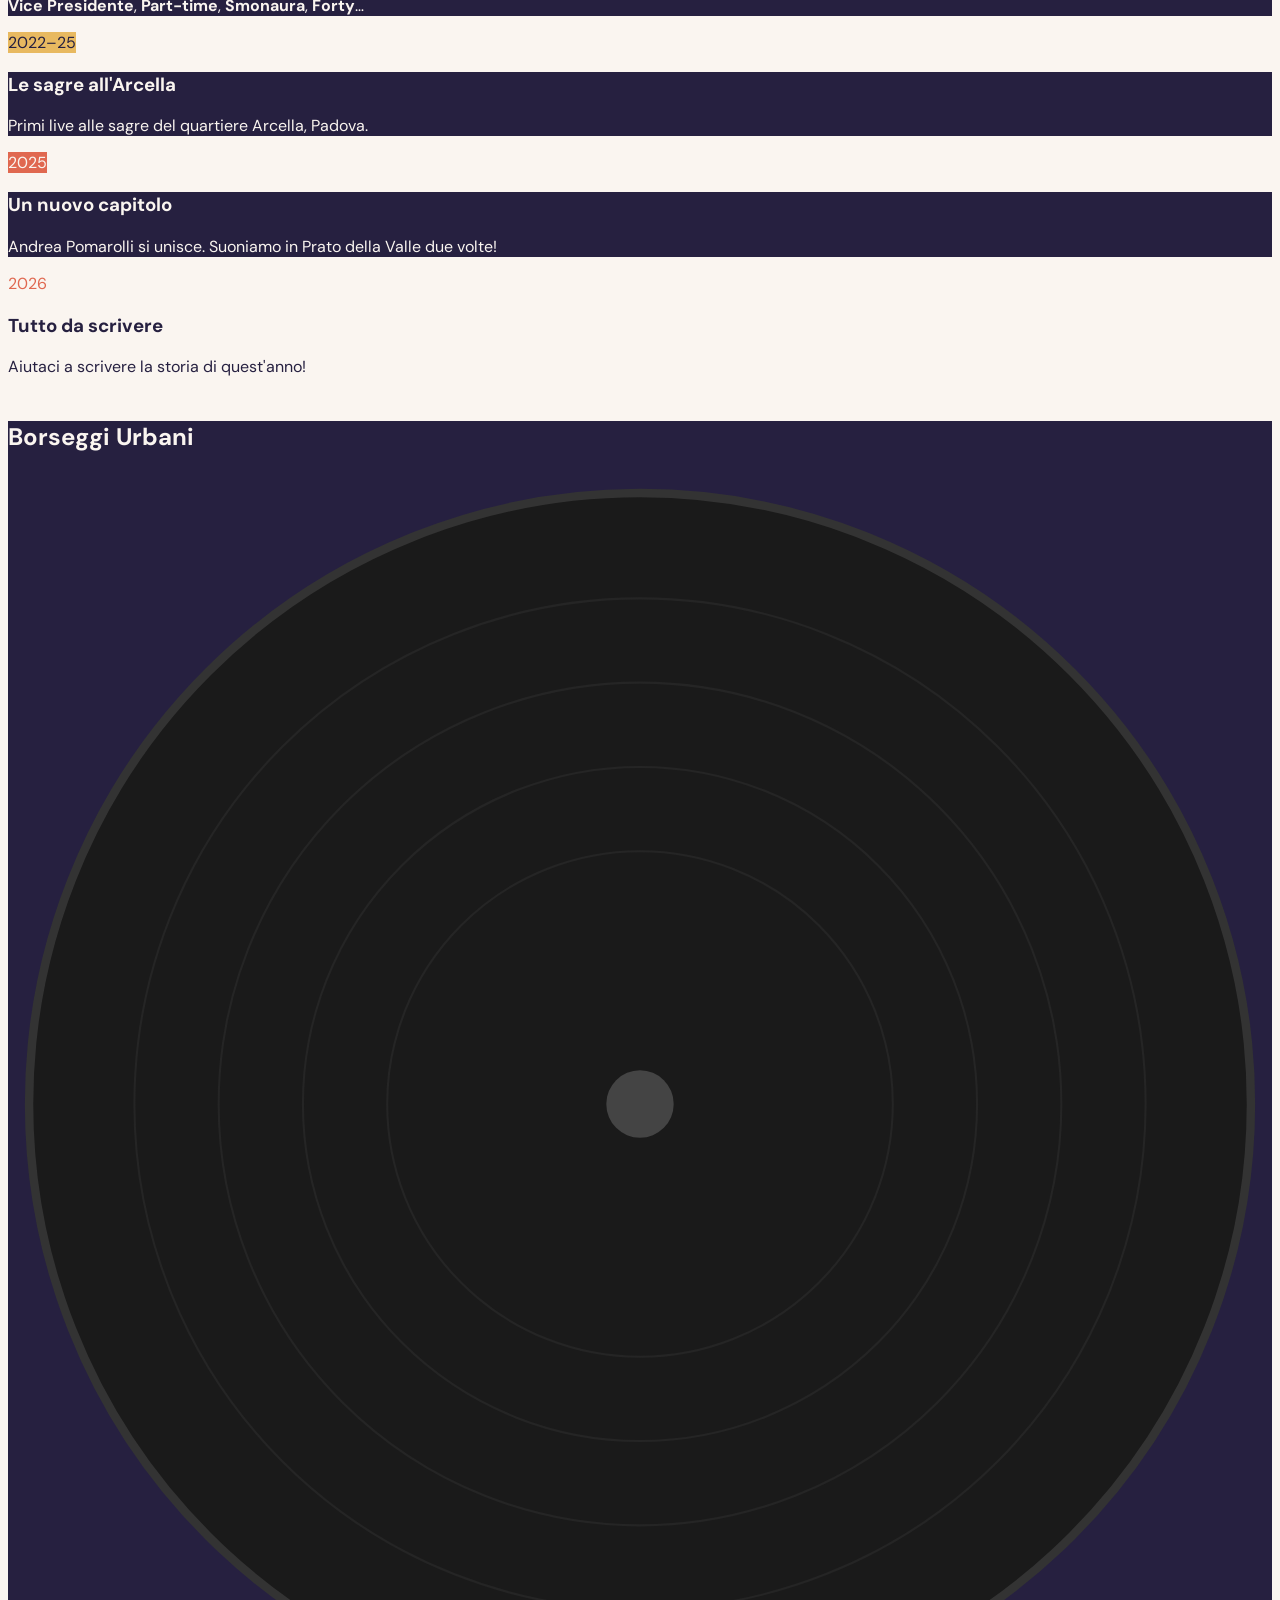
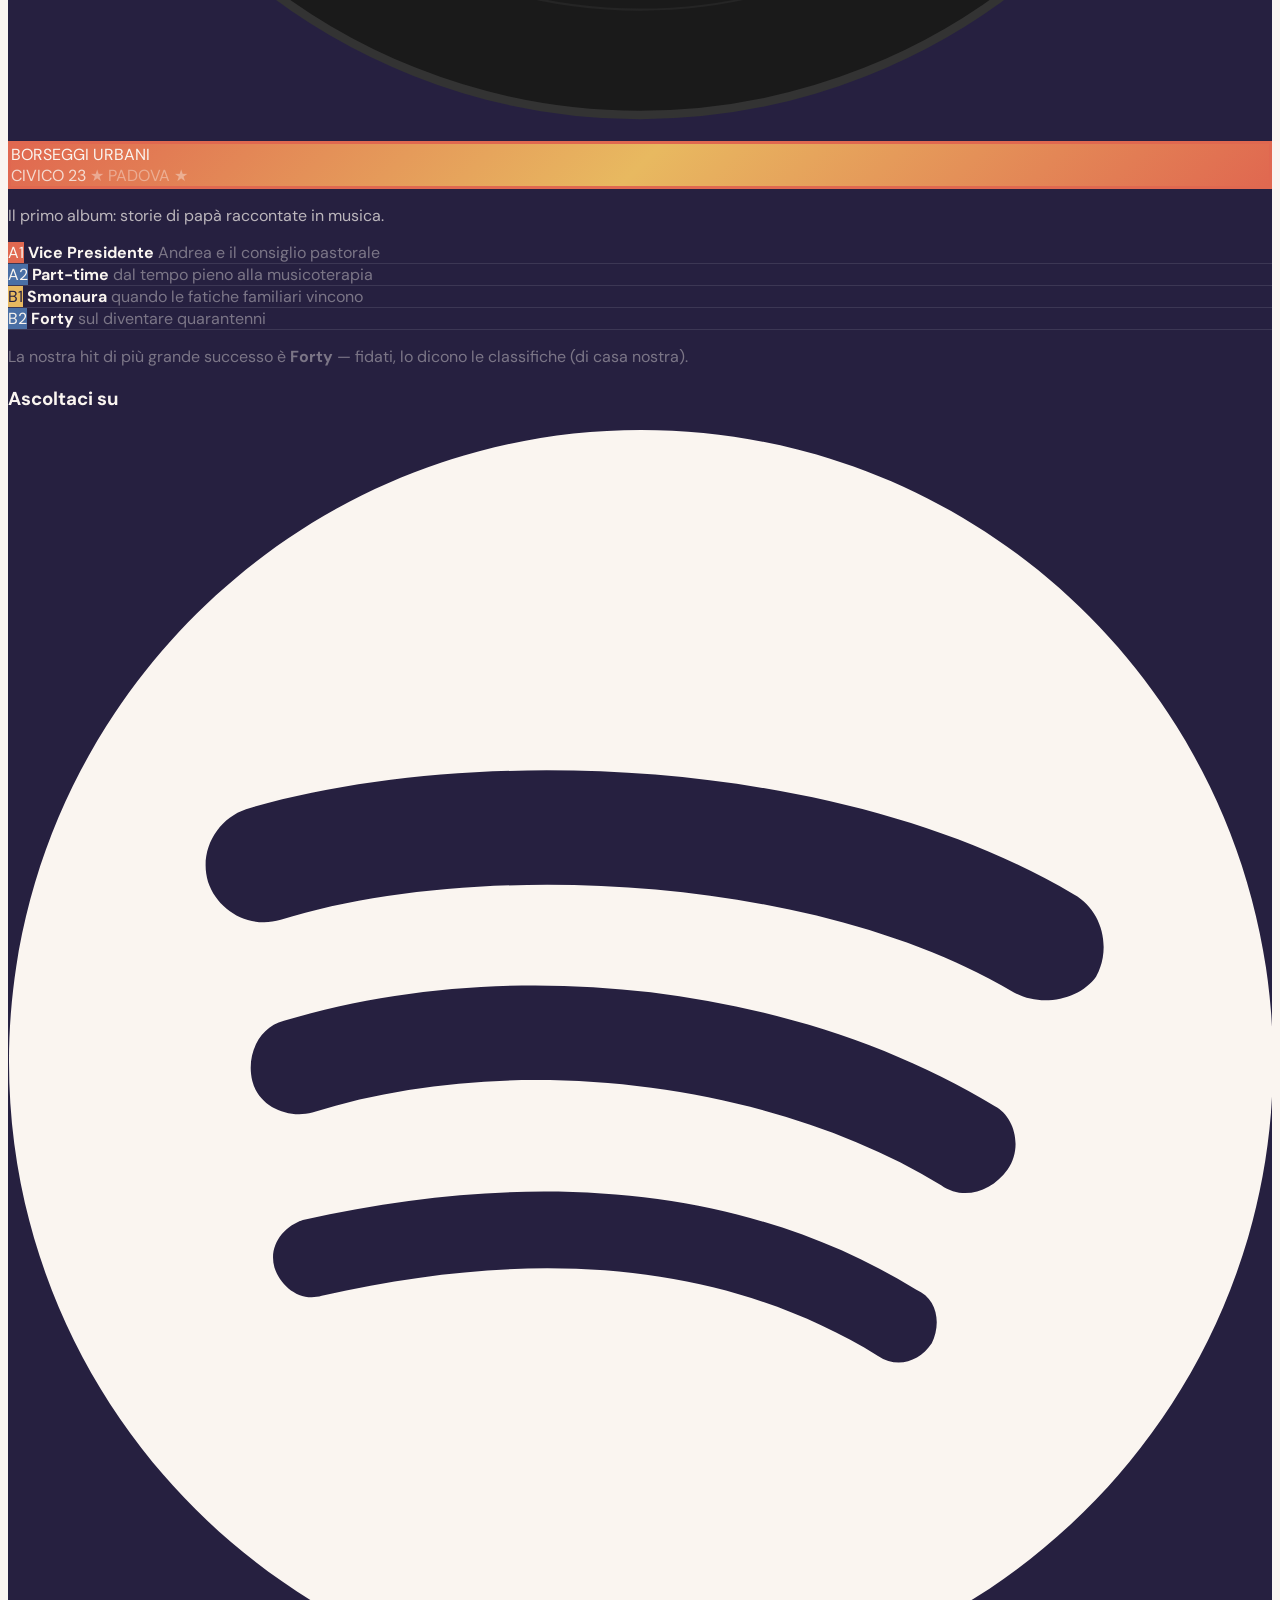
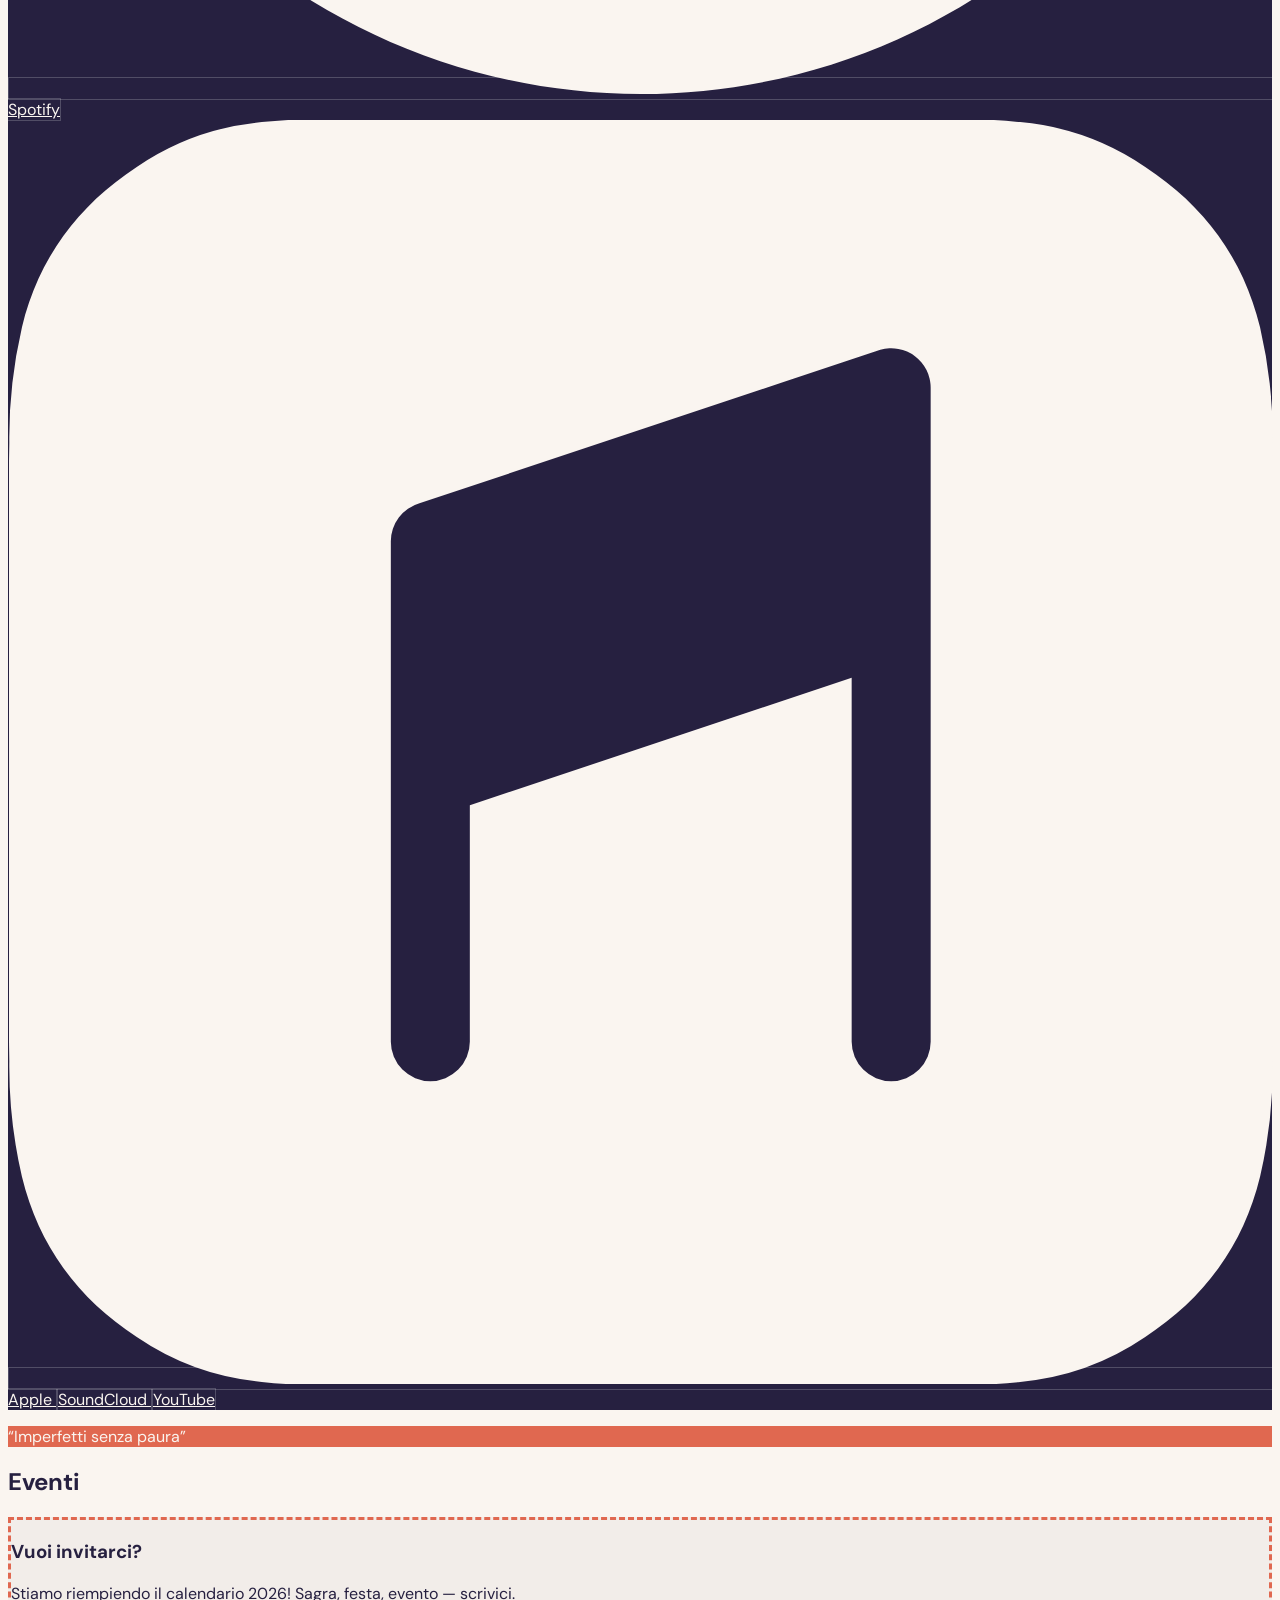
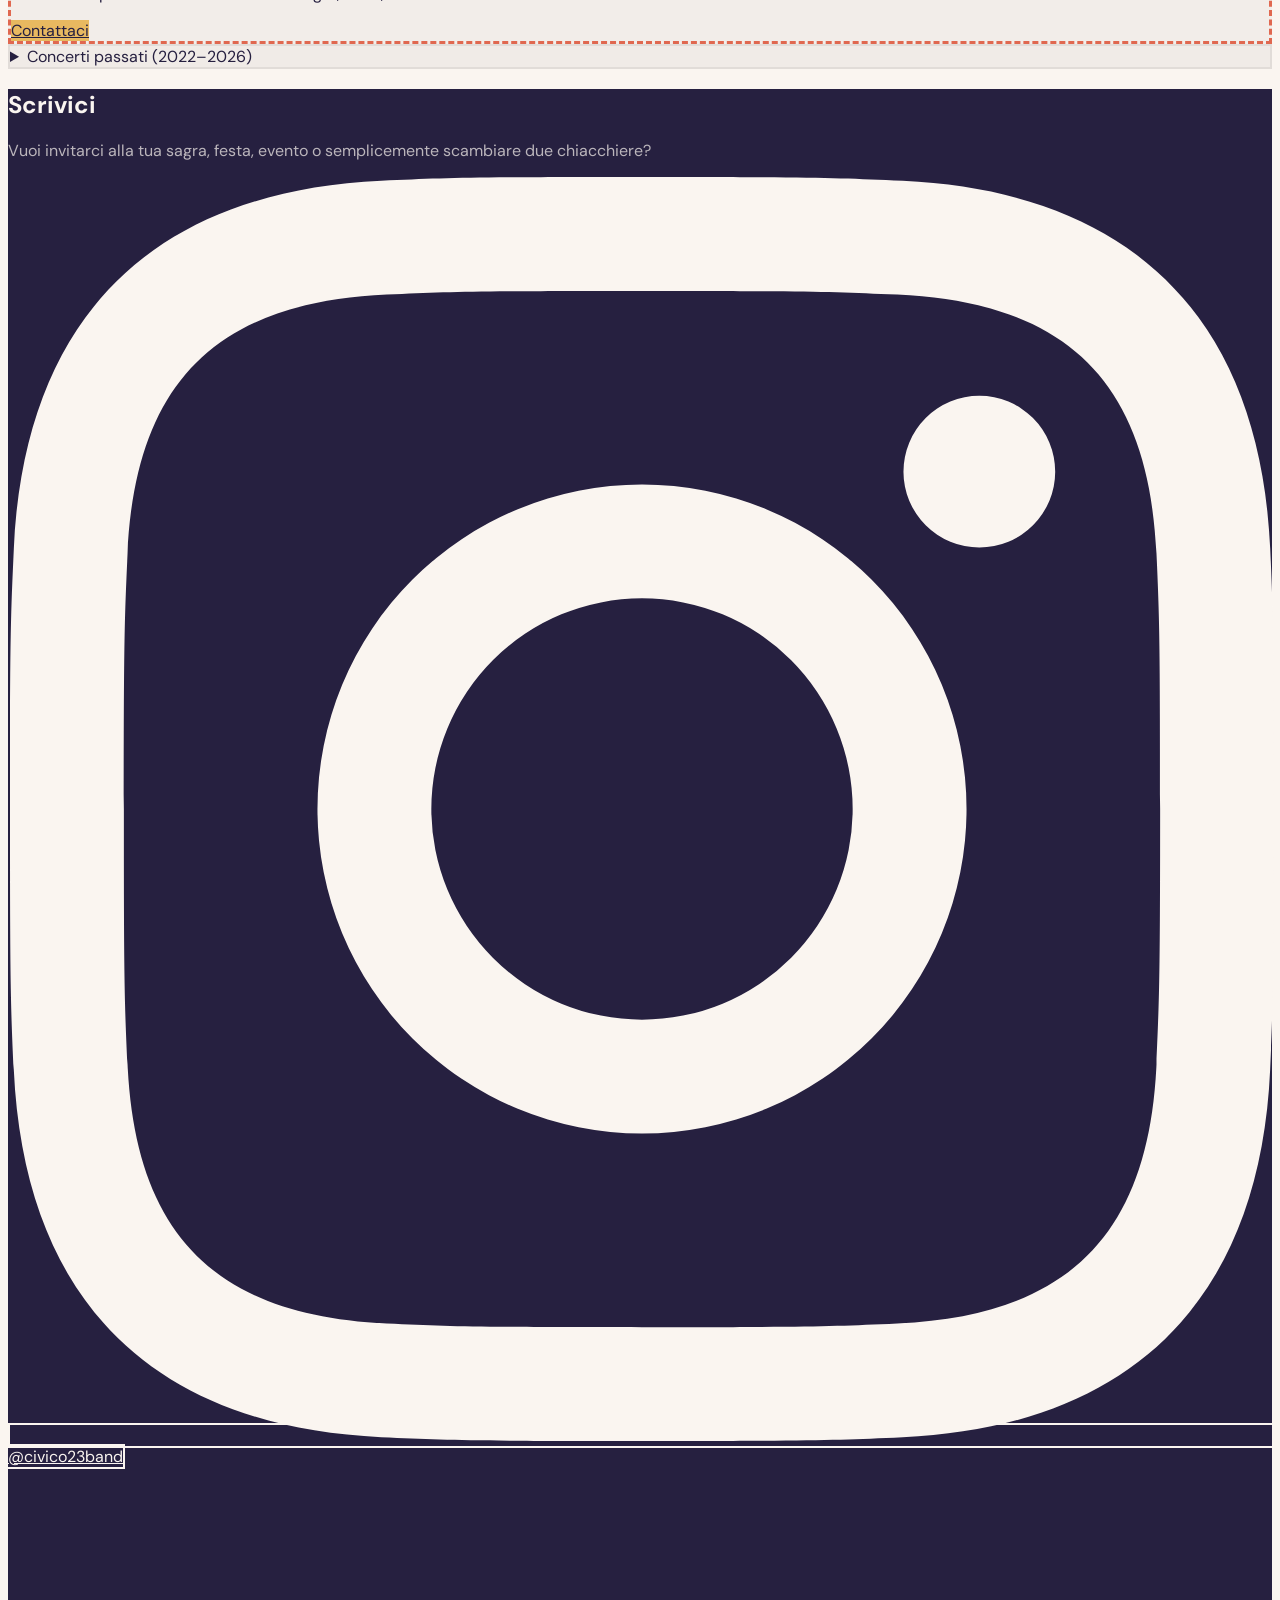
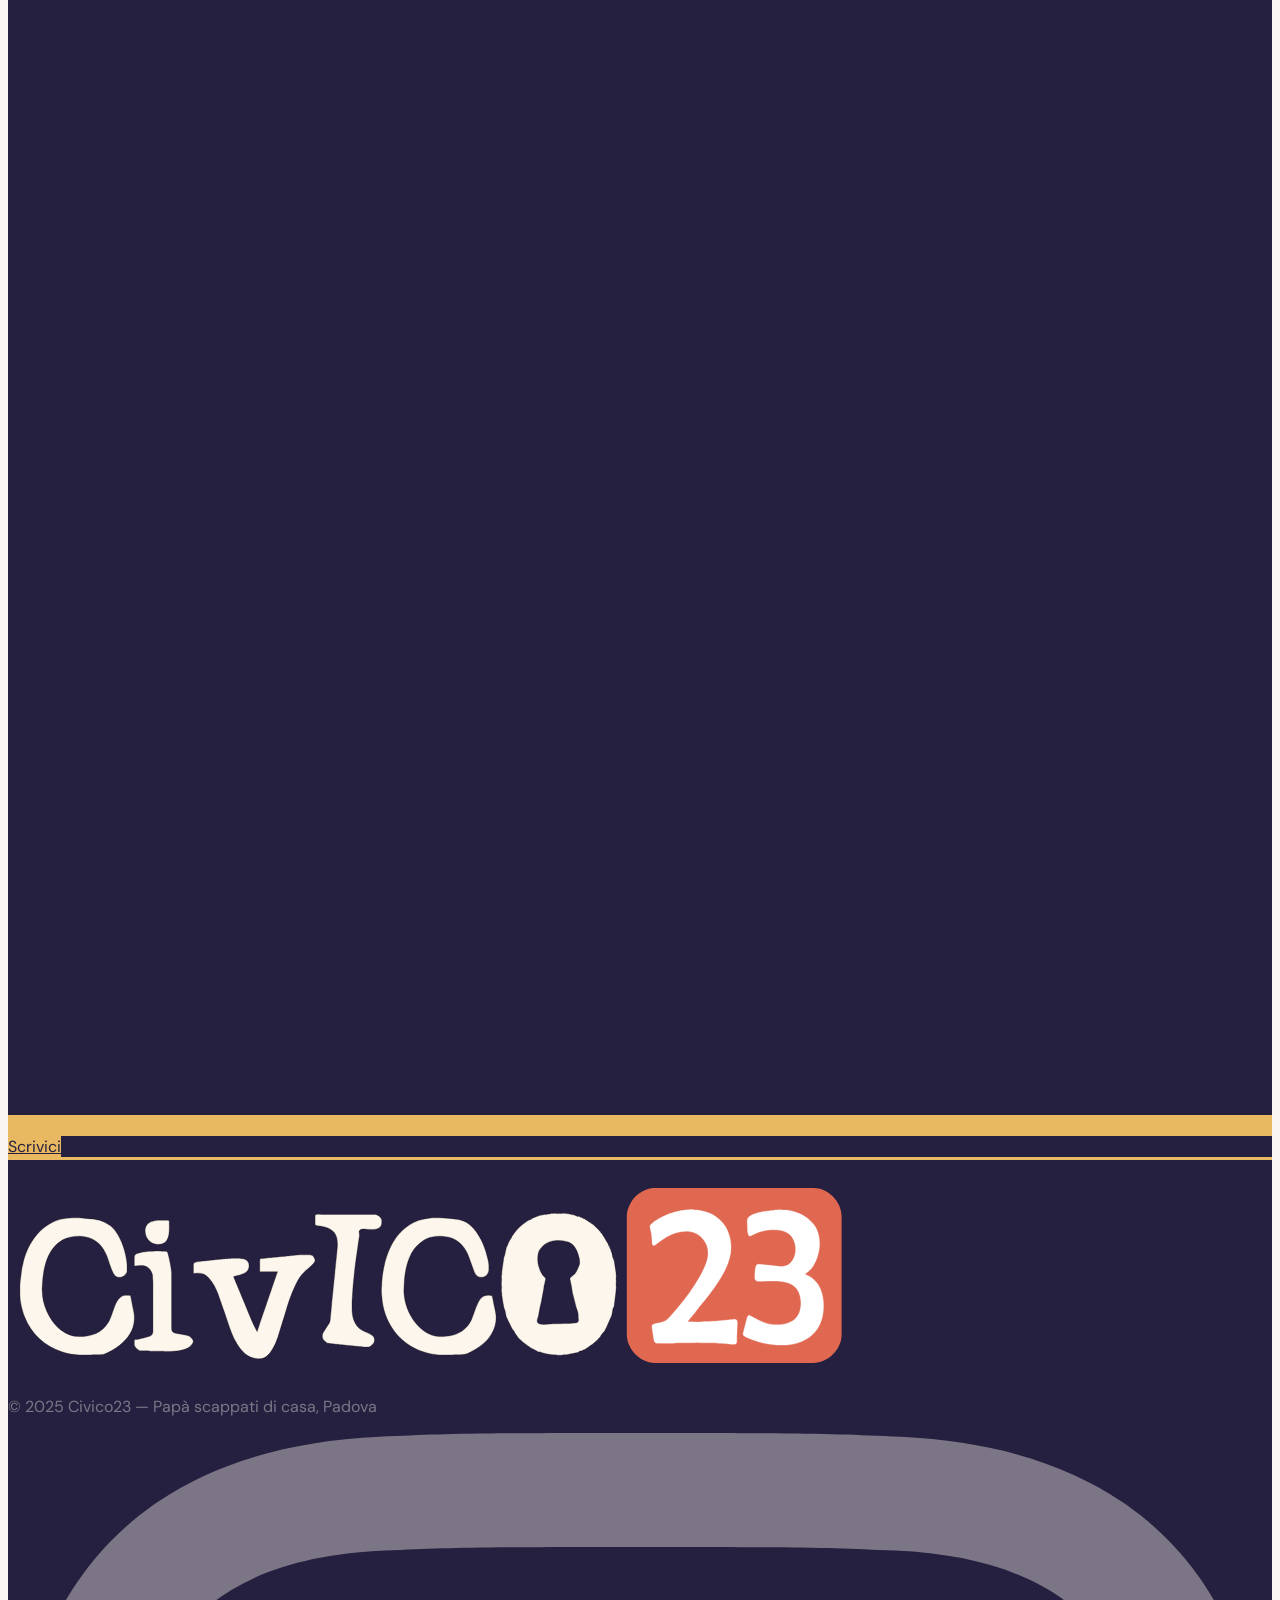
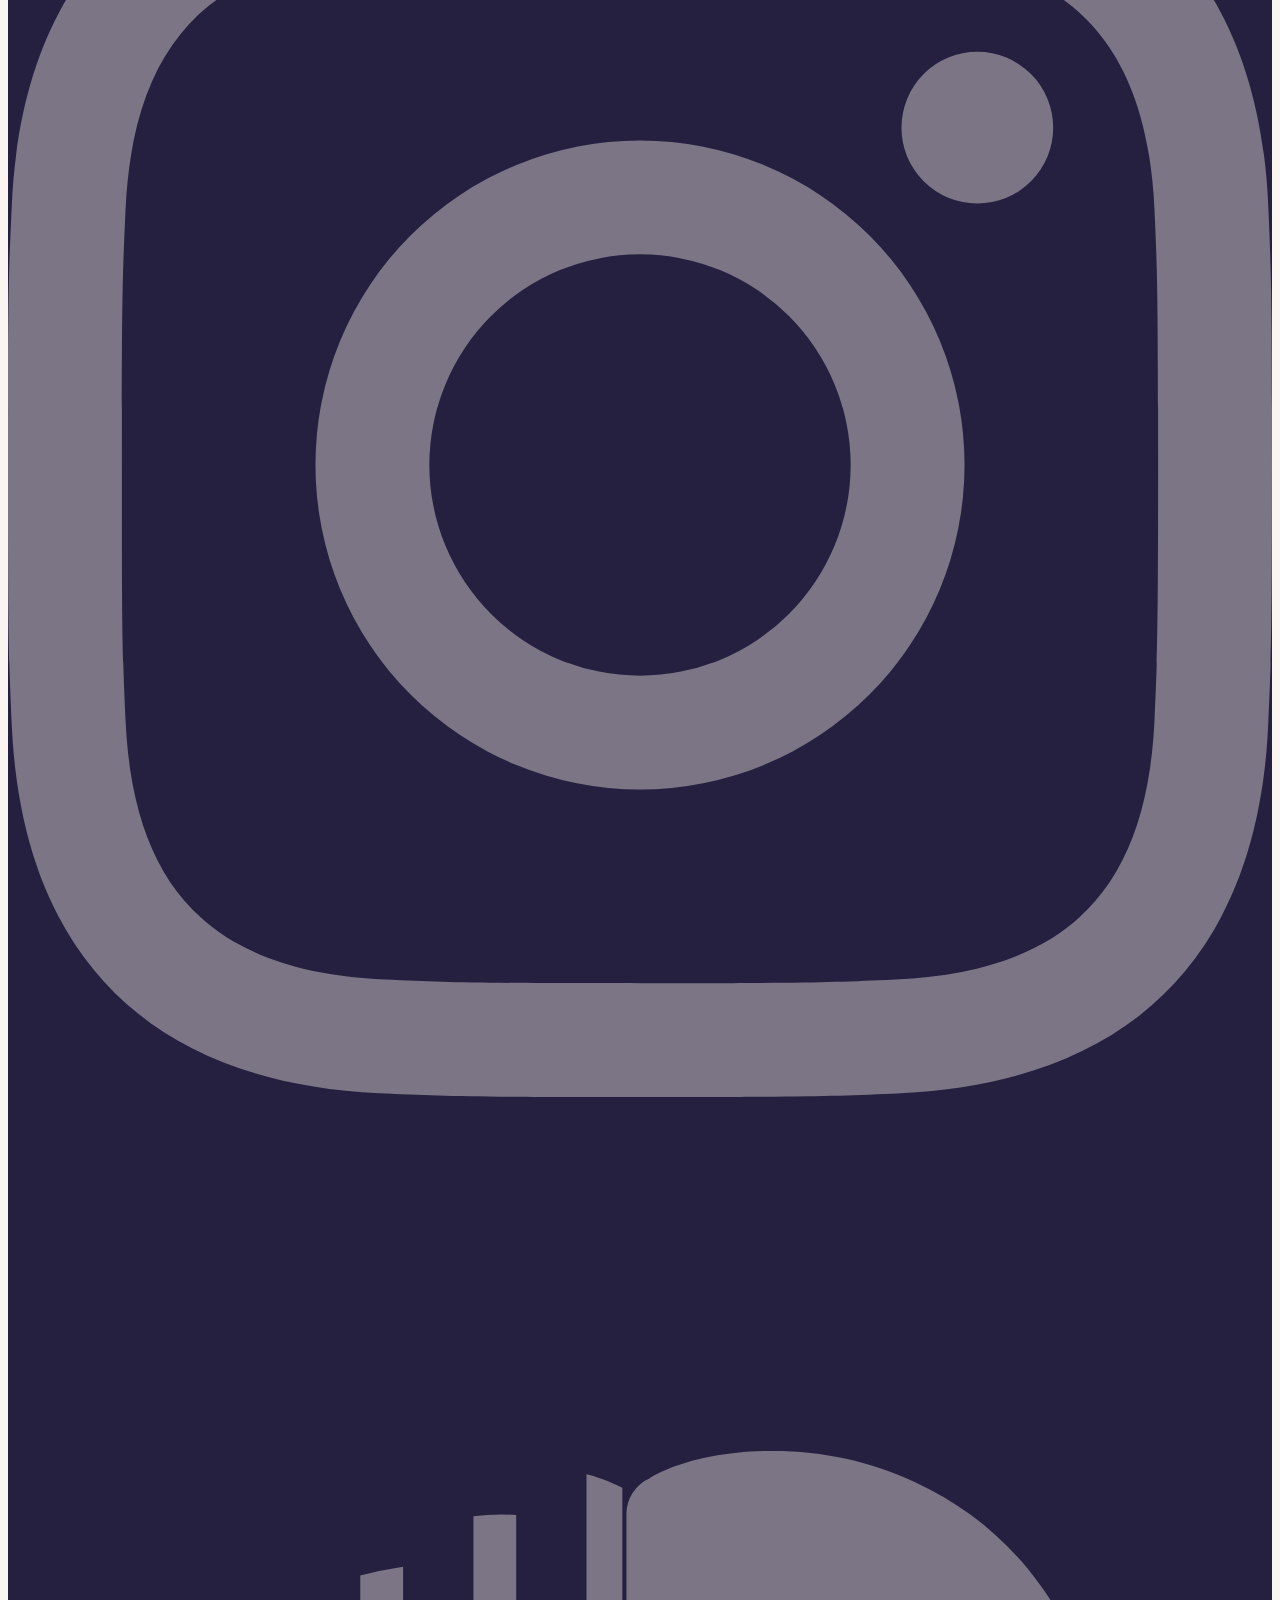
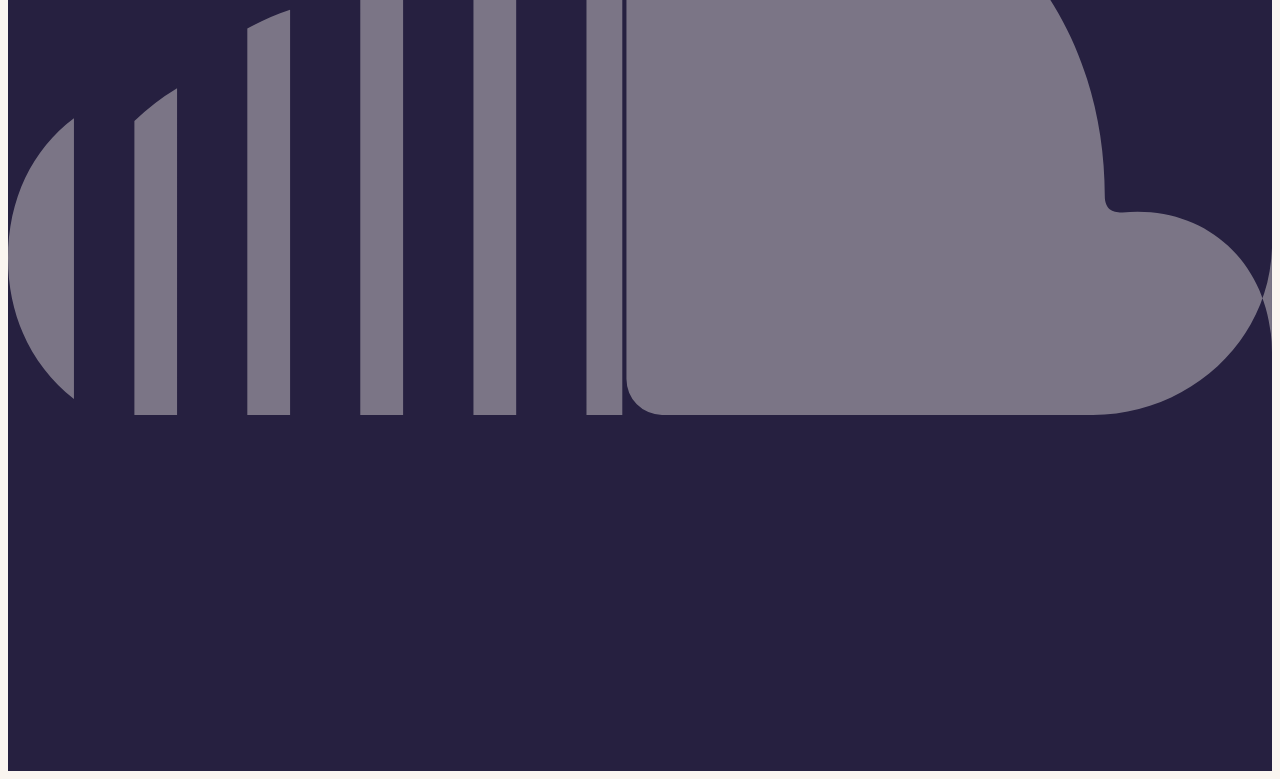
==== commit 0a5b3769: "Link Spotify per album/tracce e icona SoundCloud full" ====
--- a/index.html
+++ b/index.html
@@ -536,7 +536,7 @@
         <svg class="w-5 h-5" viewBox="0 0 24 24" fill="currentColor"><path d="M12 2.163c3.204 0 3.584.012 4.85.07 3.252.148 4.771 1.691 4.919 4.919.058 1.265.069 1.645.069 4.849 0 3.205-.012 3.584-.069 4.849-.149 3.225-1.664 4.771-4.919 4.919-1.266.058-1.644.07-4.85.07-3.204 0-3.584-.012-4.849-.07-3.26-.149-4.771-1.699-4.919-4.92-.058-1.265-.07-1.644-.07-4.849 0-3.204.013-3.583.07-4.849.149-3.227 1.664-4.771 4.919-4.919 1.266-.057 1.645-.069 4.849-.069zM12 0C8.741 0 8.333.014 7.053.072 2.695.272.273 2.69.073 7.052.014 8.333 0 8.741 0 12c0 3.259.014 3.668.072 4.948.2 4.358 2.618 6.78 6.98 6.98C8.333 23.986 8.741 24 12 24c3.259 0 3.668-.014 4.948-.072 4.354-.2 6.782-2.618 6.979-6.98.059-1.28.073-1.689.073-4.948 0-3.259-.014-3.667-.072-4.947-.196-4.354-2.617-6.78-6.979-6.98C15.668.014 15.259 0 12 0zm0 5.838a6.162 6.162 0 100 12.324 6.162 6.162 0 000-12.324zM12 16a4 4 0 110-8 4 4 0 010 8zm6.406-11.845a1.44 1.44 0 100 2.881 1.44 1.44 0 000-2.881z"/></svg>
       </a>
       <a href="https://soundcloud.com/civico23" target="_blank" rel="noopener" style="color: var(--c-light); opacity: 0.4;" class="hover:opacity-100 transition-opacity" aria-label="SoundCloud">
-        <svg class="w-5 h-5" viewBox="0 0 24 24" fill="currentColor"><path d="M1.175 12.225c-.051 0-.094.046-.101.1l-.233 2.154.233 2.105c.007.058.05.098.101.098.05 0 .09-.04.099-.098l.255-2.105-.27-2.154c-.009-.06-.05-.1-.1-.1m-.899.828c-.06 0-.091.037-.104.094L0 14.479l.172 1.282c.013.06.045.094.104.094.058 0 .09-.038.104-.094l.21-1.282-.21-1.332c-.014-.057-.046-.094-.104-.094m1.8-.472c-.063 0-.104.045-.116.104l-.218 1.846.218 1.793c.013.06.053.104.116.104.06 0 .103-.045.113-.104l.25-1.793-.25-1.846c-.01-.06-.053-.104-.113-.104m.9-.468c-.07 0-.114.048-.123.113l-.195 1.97.195 1.91c.01.065.053.113.123.113.068 0 .113-.048.12-.113l.223-1.91-.222-1.97c-.008-.065-.053-.113-.12-.113m.9-.198c-.077 0-.127.05-.132.12l-.17 2.047.17 1.97c.005.068.055.12.132.12.075 0 .127-.052.13-.12l.193-1.97-.192-2.047c-.003-.07-.055-.12-.13-.12"/></svg>
+        <svg class="w-5 h-5" viewBox="0 0 24 24" fill="currentColor" aria-hidden="true"><path d="M23.999 14.165c-.052 1.796-1.612 3.169-3.401 3.169h-8.18a.68.68 0 01-.675-.683V7.862a.747.747 0 01.452-.724s.75-.513 2.333-.513c.95 0 1.852.198 2.687.59 2.43 1.121 3.61 3.477 3.61 5.962 0 .247.143.314.32.314h.018c1.62-.155 2.844 1.012 2.836 2.674zM10.984 17.334h.68V7.323c-.262-.13-.535-.225-.68-.255v10.266zm-2.146 0h.811V7.842a4.07 4.07 0 00-.811.025v9.467zm-2.149 0h.813v-8.51a8.18 8.18 0 00-.813.165v8.345zm-2.145 0h.812V9.642c-.317.108-.581.231-.812.357v7.335zM2.4 17.334h.81V11.13a4.345 4.345 0 00-.81.625v5.579zm-2.4-2.972c0 1.137.483 2.072 1.252 2.668V11.7C.46 12.293 0 13.234 0 14.362z"/></svg>
       </a>
     </div>
   </footer>
